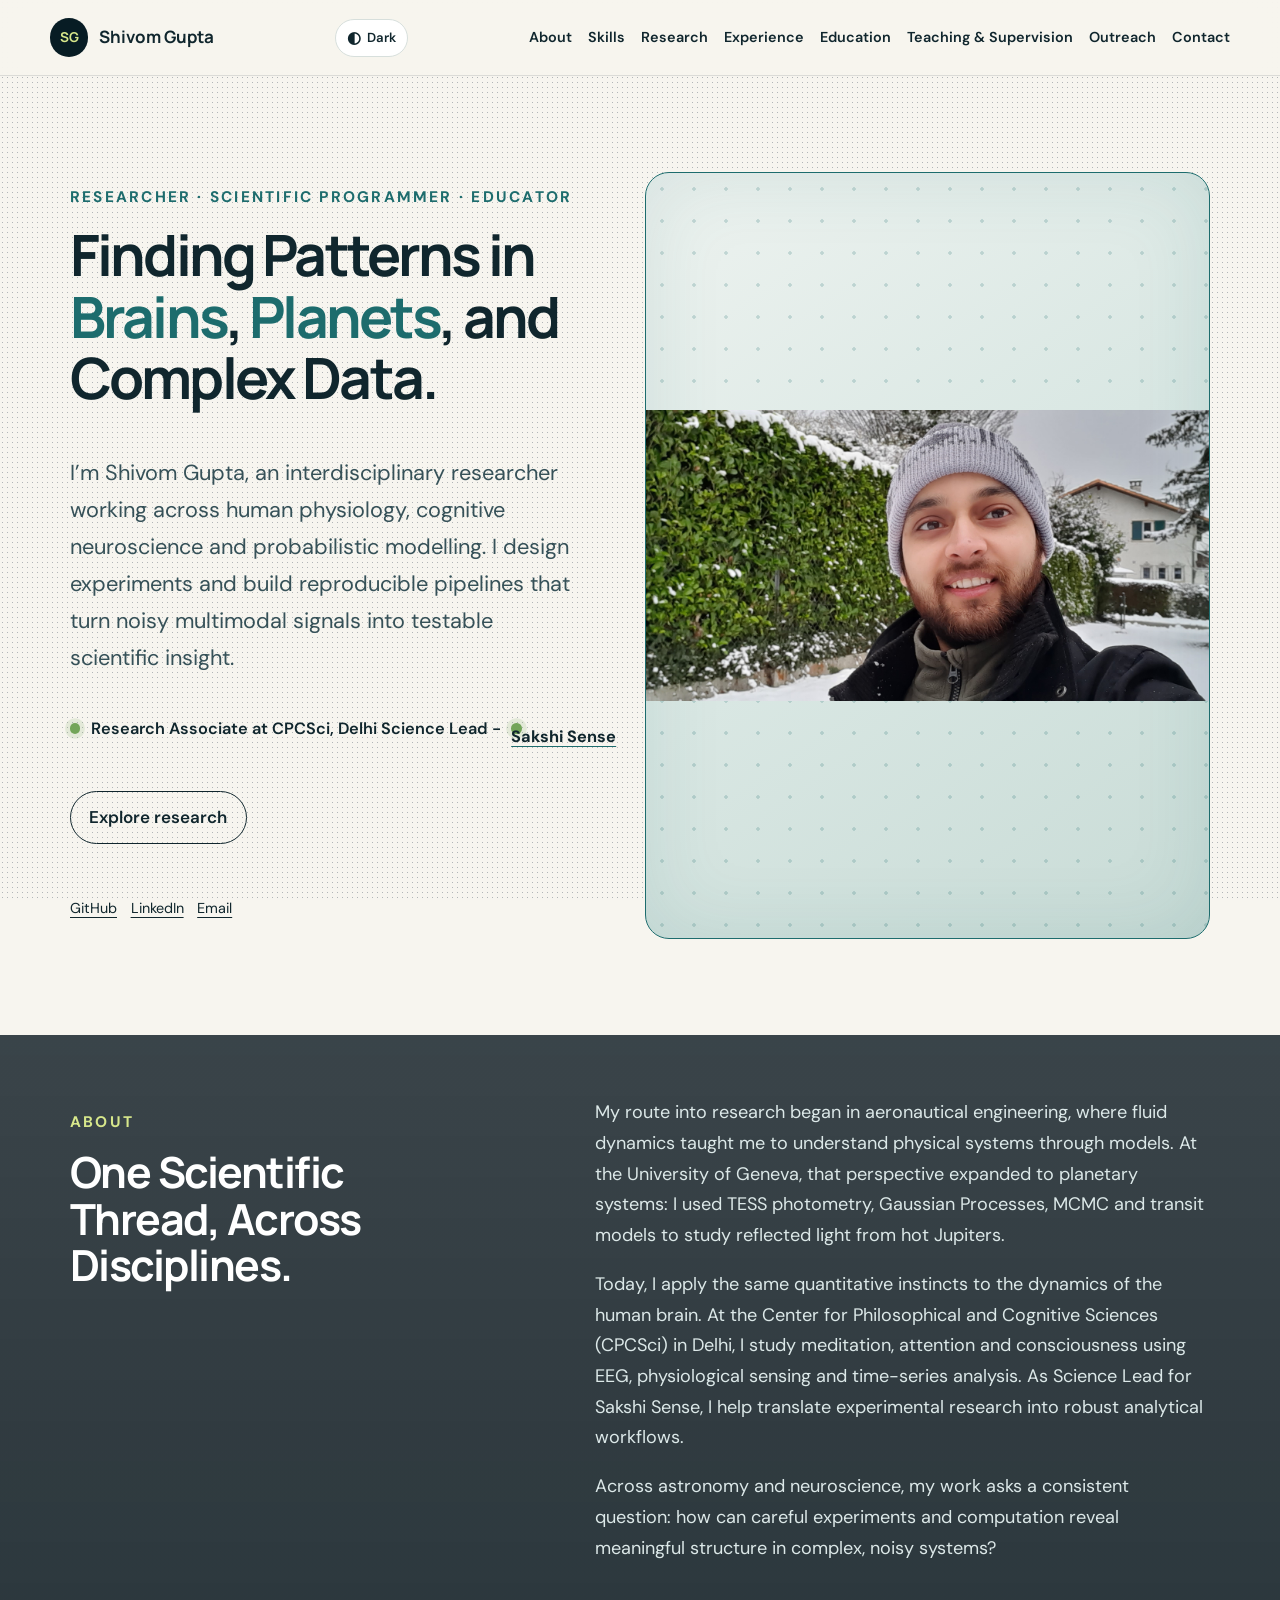
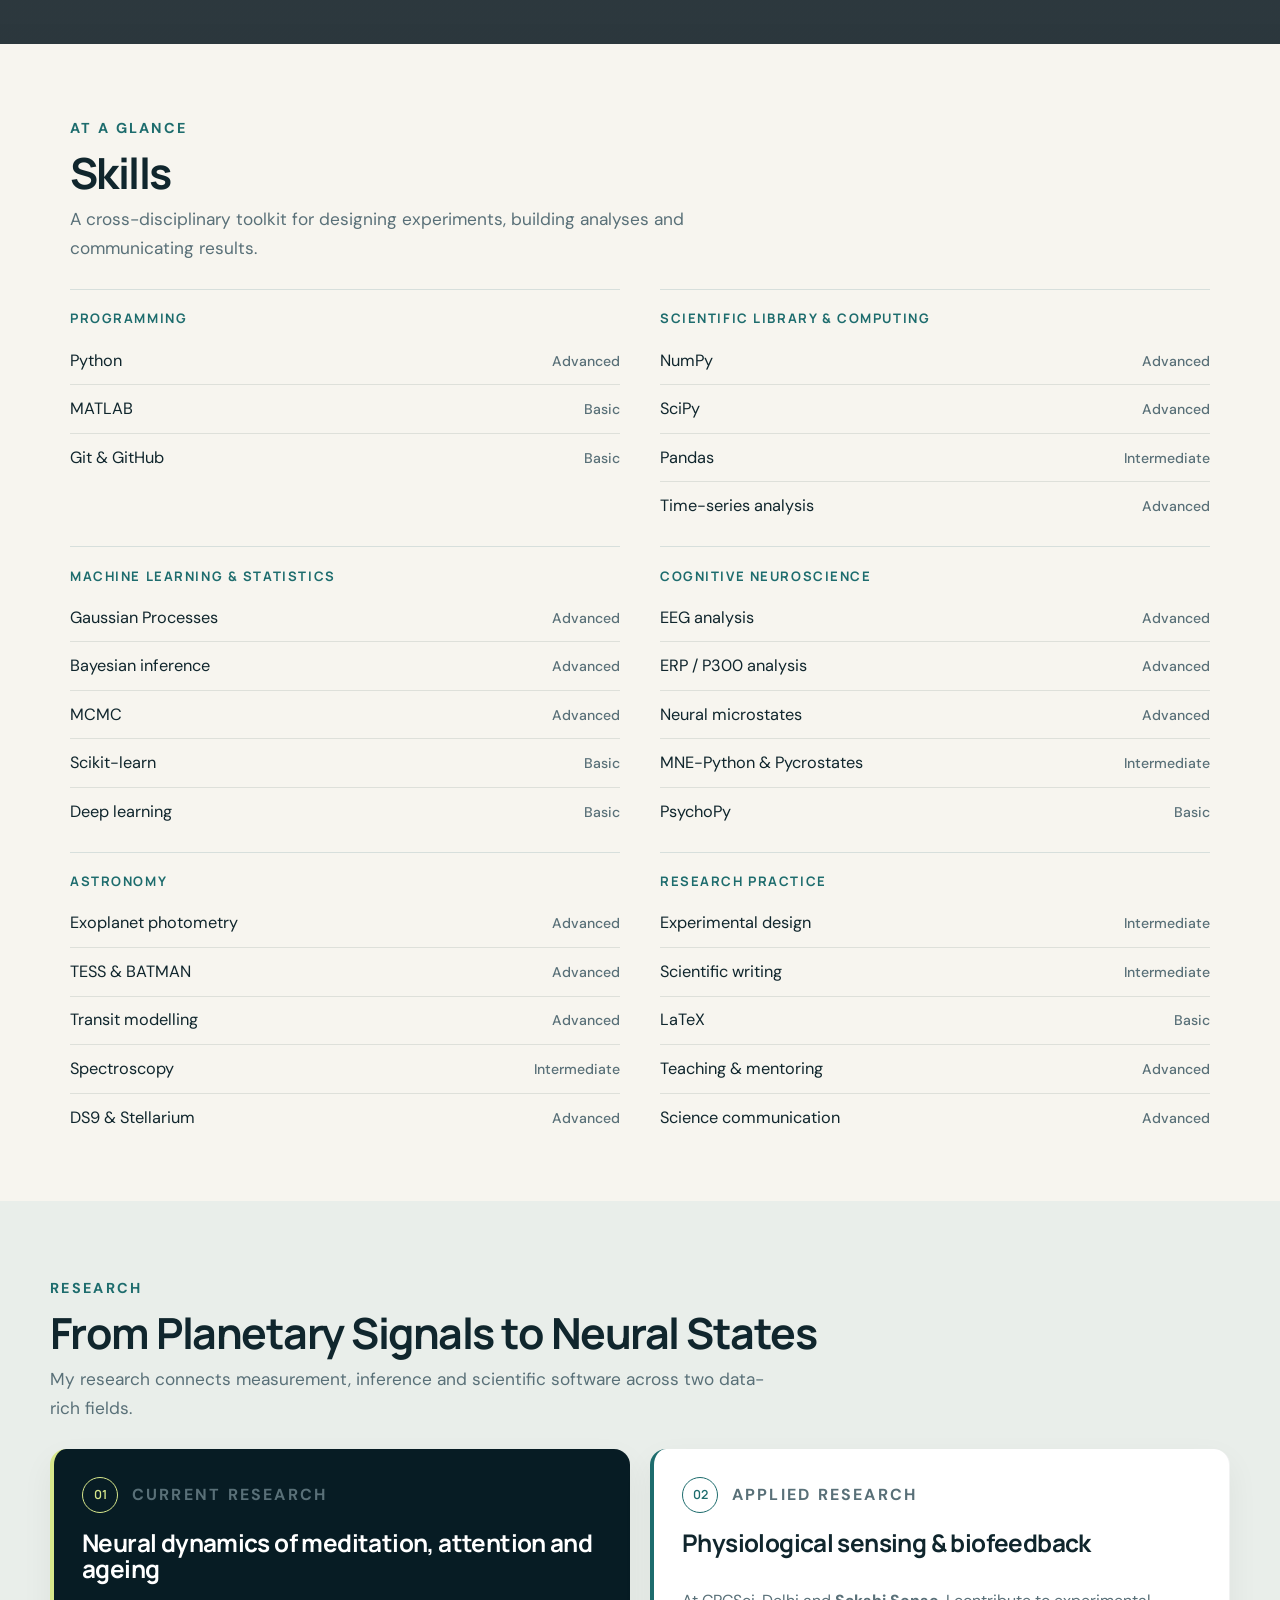
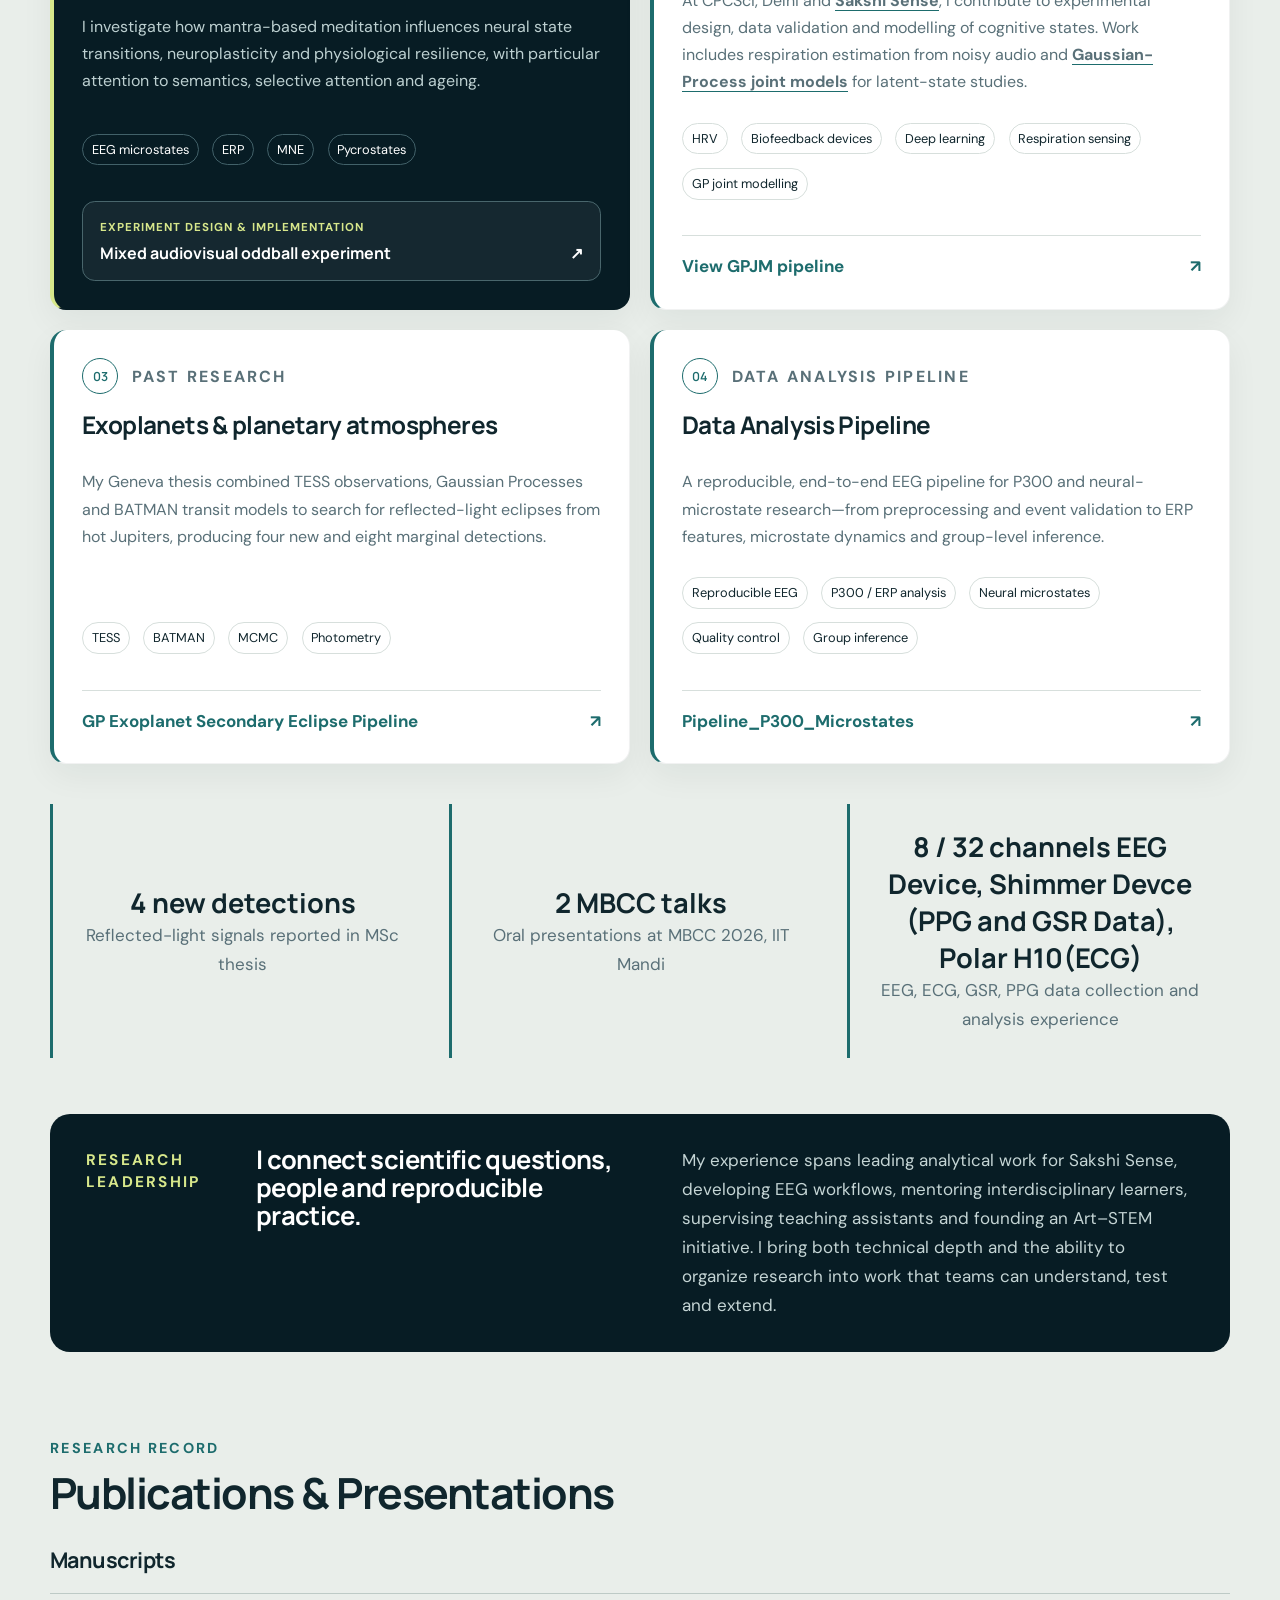
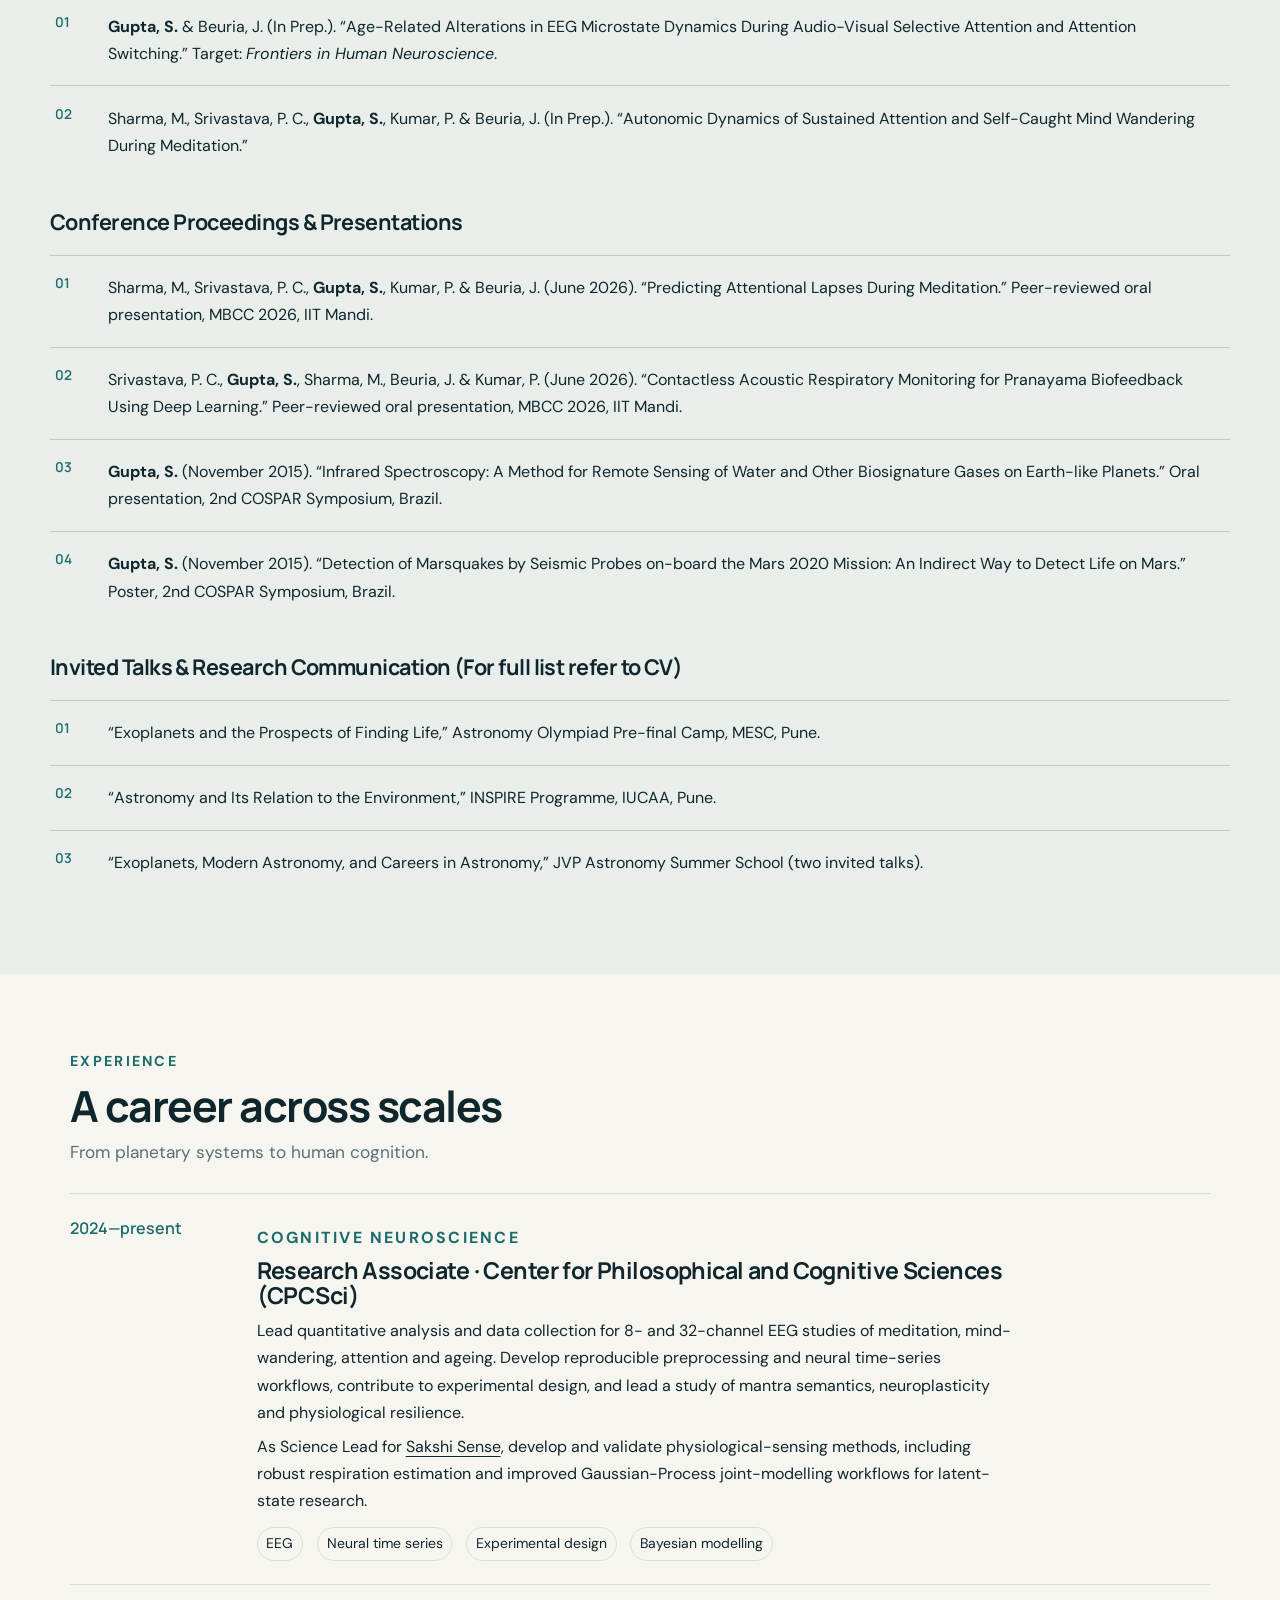
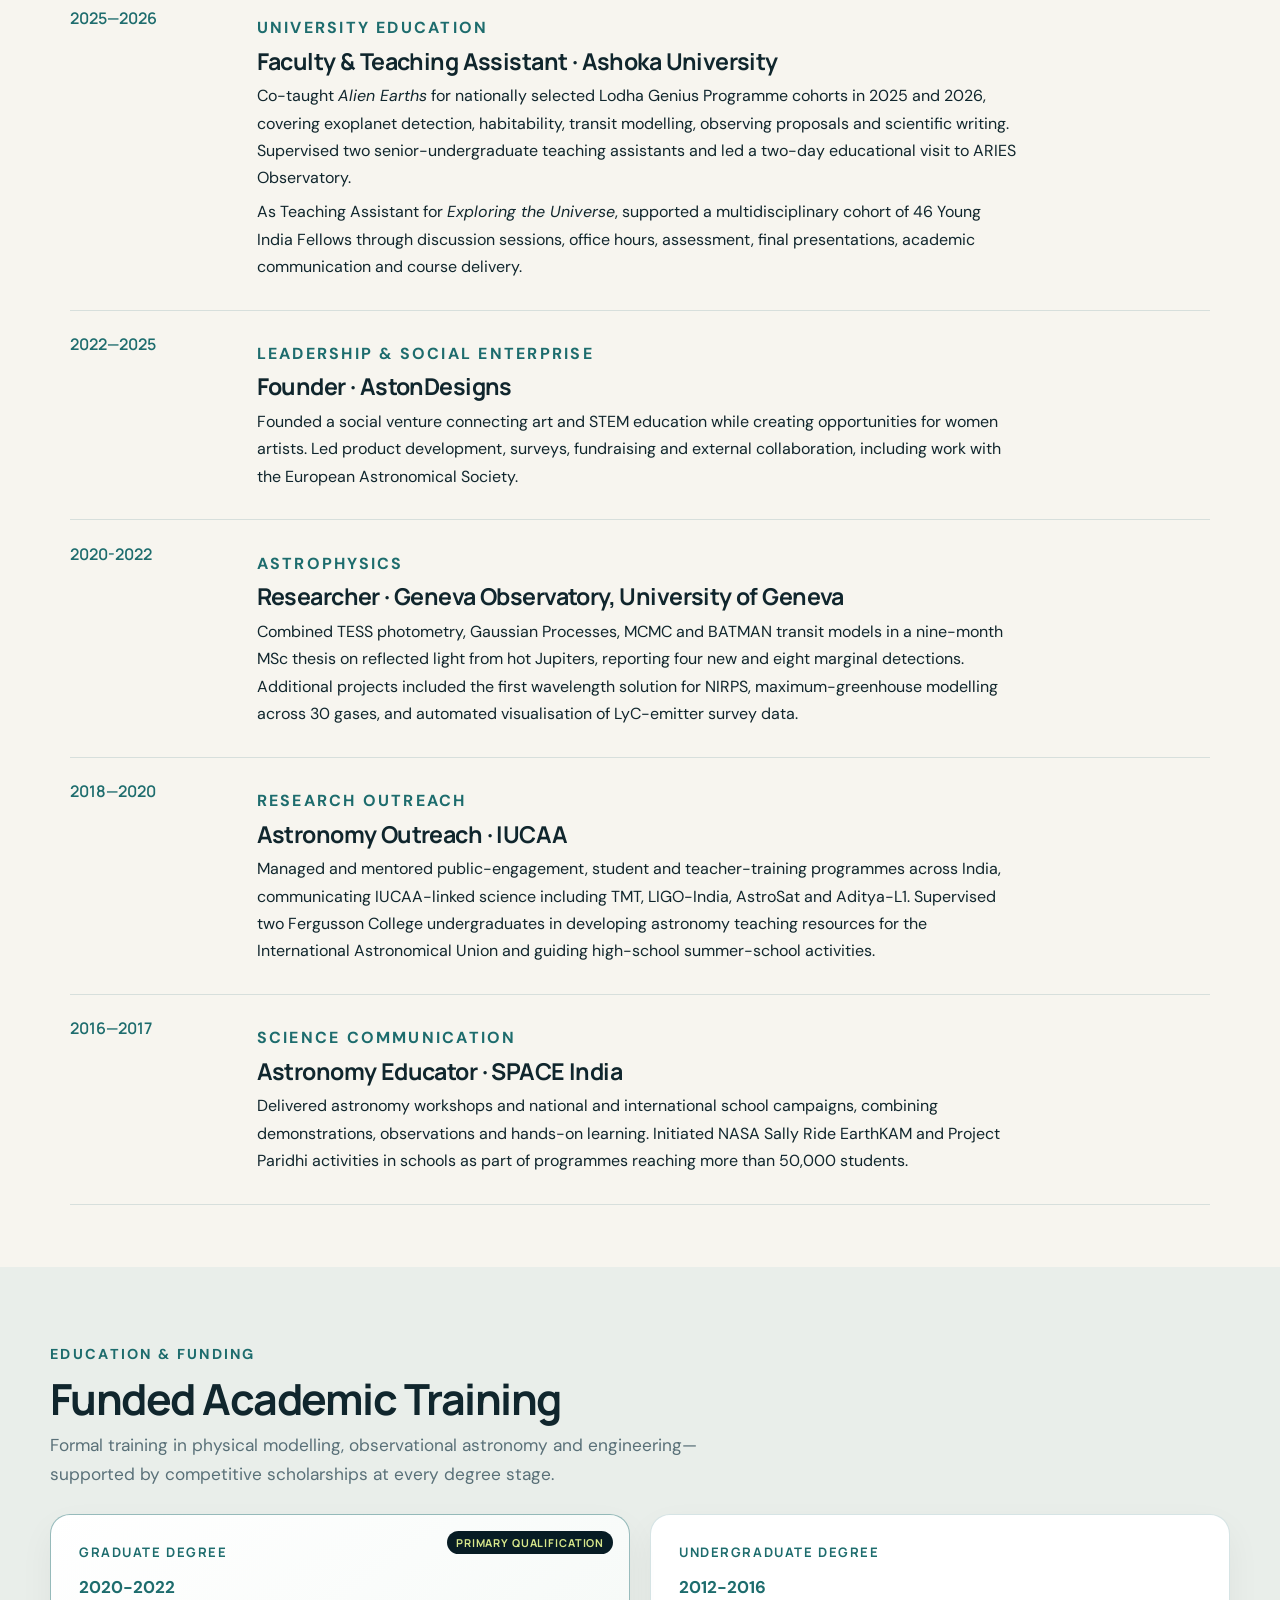
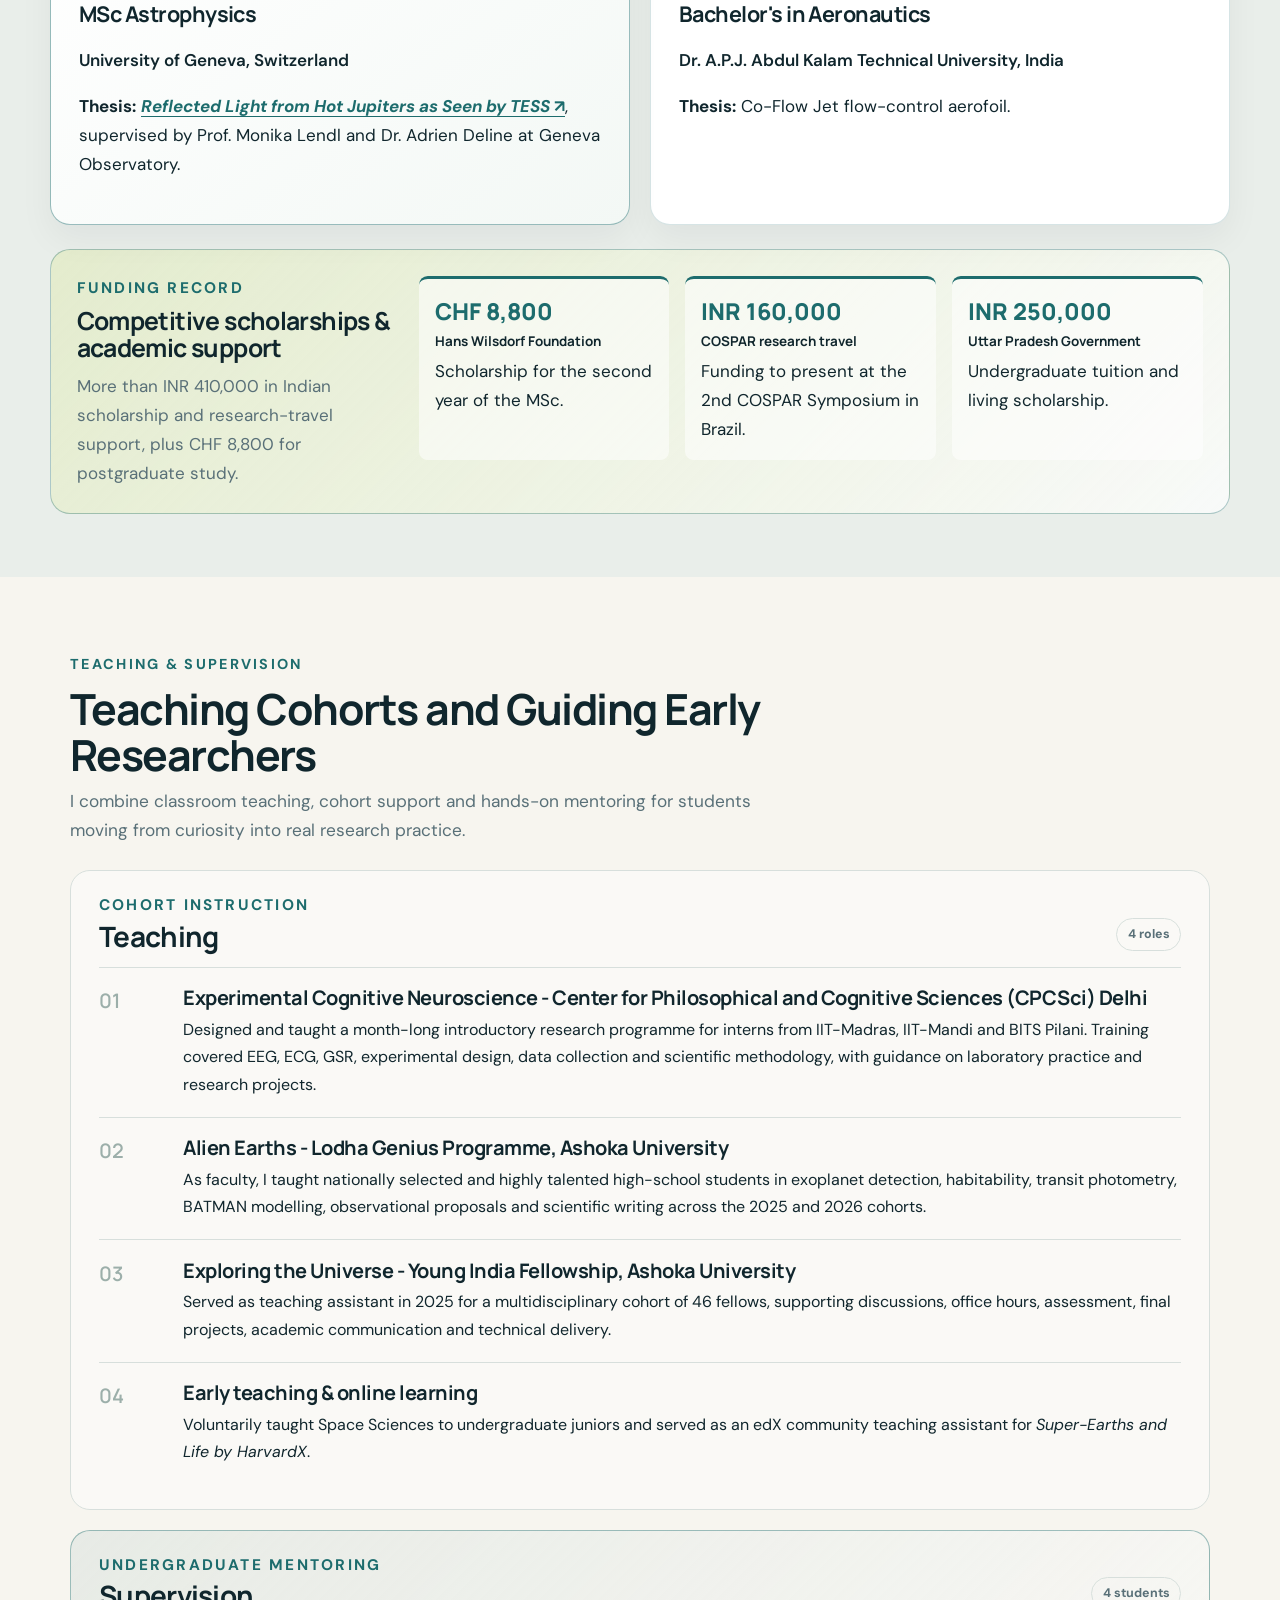
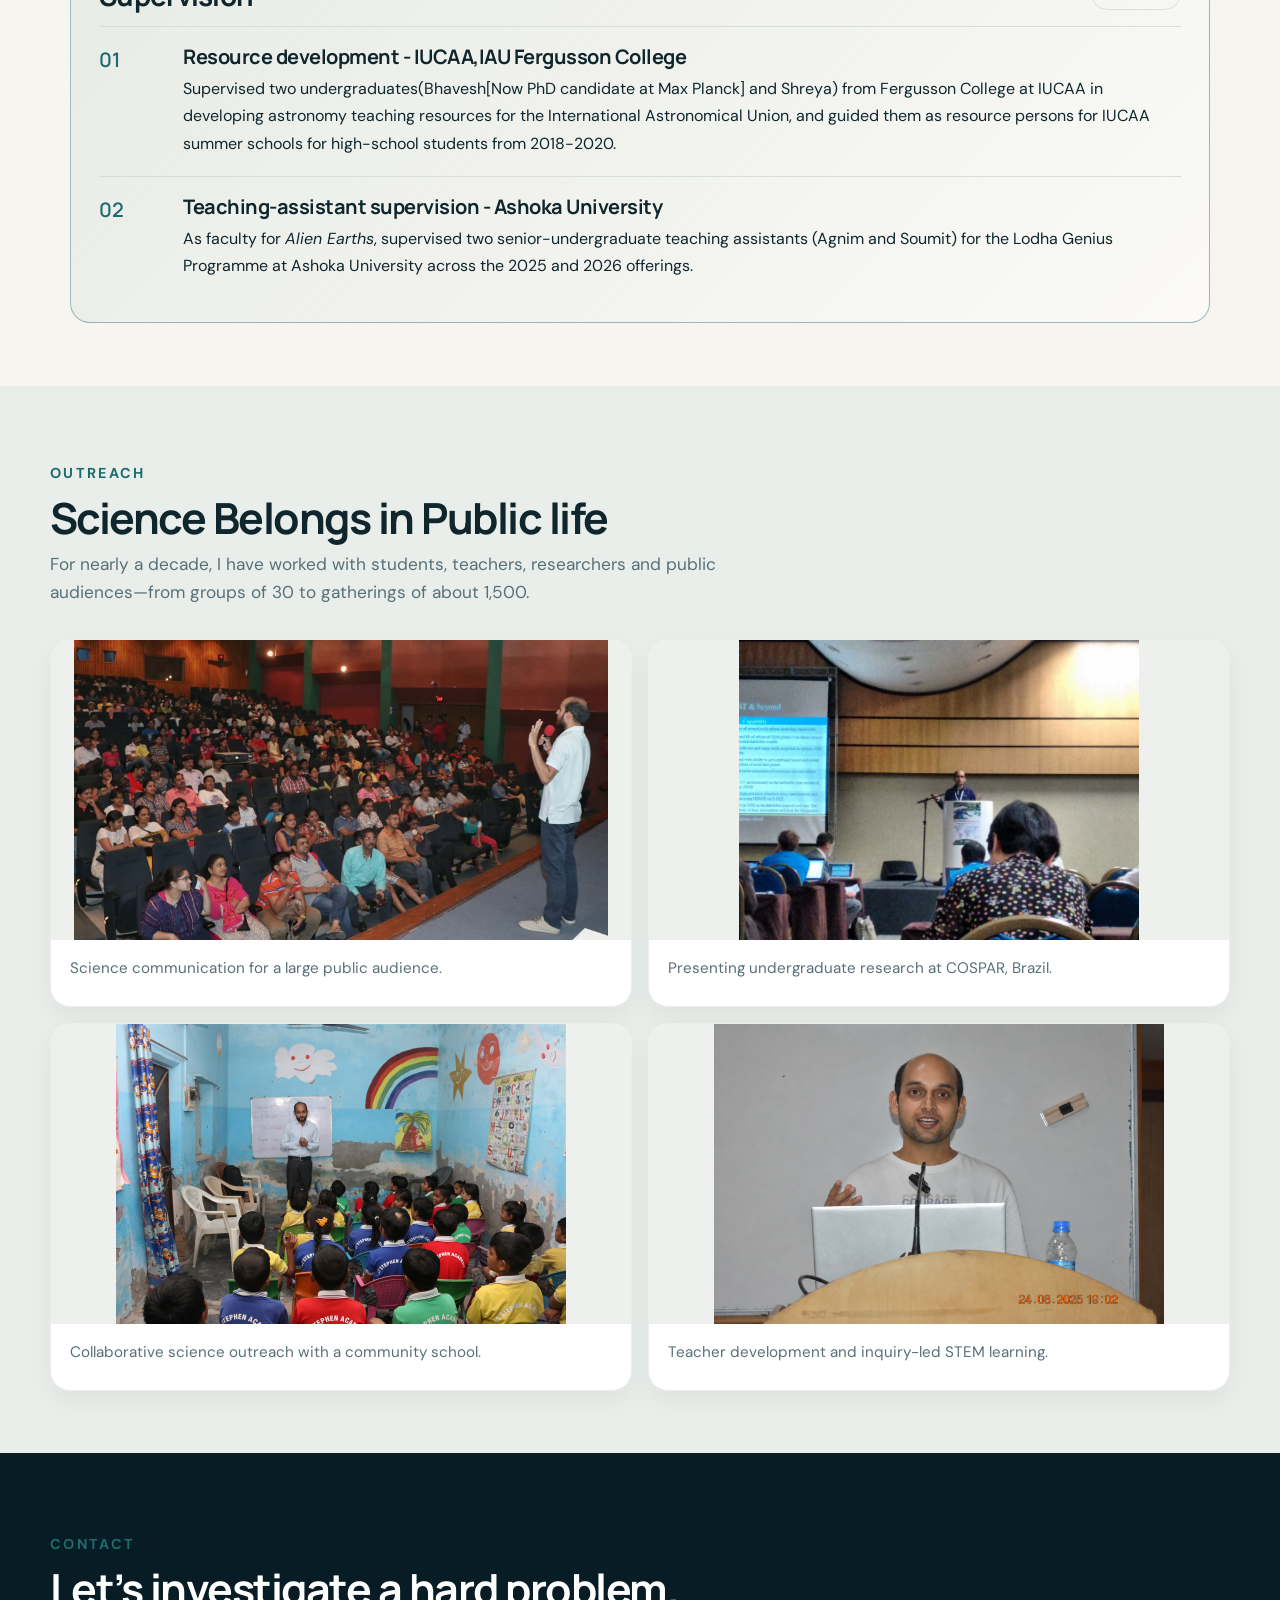
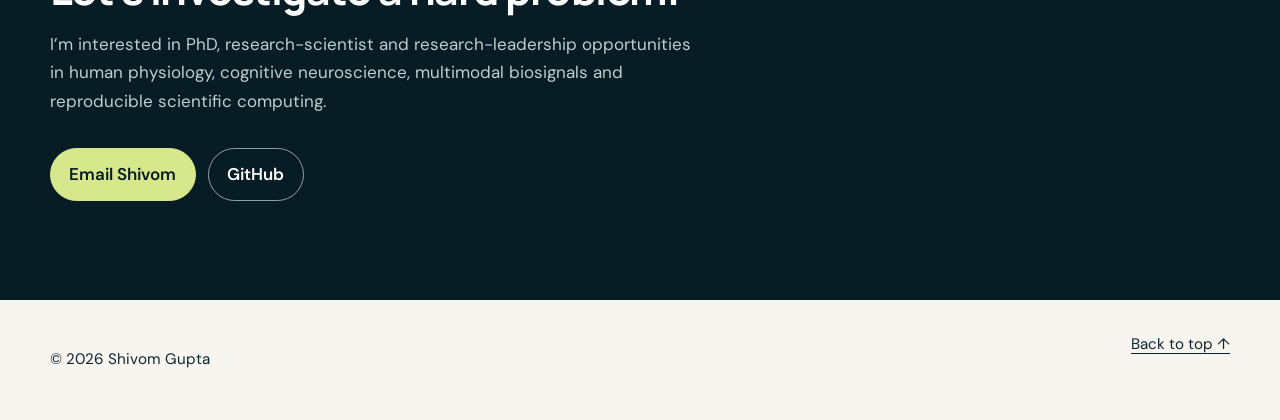
==== index.html @ c2a10223 "Update index.html" ====
<!doctype html>
<html lang="en">
<head>
  <meta name="google-site-verification" content="36xSdJ8JogespTP1YtMJSbEtnNC-7BAjLrI-wUXQ8lQ" />
  <!-- Google tag (gtag.js) -->
<script async src="https://www.googletagmanager.com/gtag/js?id=G-GNHEE4W9RB"></script>
<script>
  window.dataLayer = window.dataLayer || [];
  function gtag(){dataLayer.push(arguments);}
  gtag('js', new Date());

  gtag('config', 'G-GNHEE4W9RB');
</script>
<meta charset="utf-8">
<meta name="viewport" content="width=device-width,initial-scale=1">
<title>Shivom Gupta | Human Physiology, EEG & Scientific Computing</title>
<meta name="description" content="Research in human physiology, EEG, experimental design, reproducible scientific computing, Bayesian inference and neural dynamics.">
<meta name="theme-color" content="#071c24">
<meta property="og:title" content="Shivom Gupta | Researcher & Scientific Programmer">
<meta property="og:description" content="Human physiology, EEG, experimental design, reproducible analysis and probabilistic modelling.">
<meta property="og:type" content="website">
<meta property="og:url" content="https://shivom7.github.io/">
<meta property="og:image" content="https://shivom7.github.io/images/shivom.jpg">
<link rel="canonical" href="https://shivom7.github.io/">
<link rel="icon" href="images/logo.png">
<link rel="stylesheet" href="assets/css/portfolio.css?v=20260728-2">
<script type="application/ld+json">{"@context":"https://schema.org","@type":"Person","name":"Shivom Gupta","url":"https://shivom7.github.io/","image":"https://shivom7.github.io/images/shivom.jpg","jobTitle":"Research Associate and Science Lead","affiliation":{"@type":"Organization","name":" Center for Philosophical and Cognitive Sciences (CPCSci)"},"sameAs":["https://github.com/Shivom7","https://www.linkedin.com/in/shivomgupta/"]}</script>
</head>
<body>
<a class="skip-link" href="#main">Skip to content</a>
<header class="site-header" id="top">
<a class="brand" href="#top" aria-label="Shivom Gupta, home">
<span>SG</span> Shivom Gupta</a>
<button class="menu-button" aria-expanded="false" aria-controls="site-nav">Menu</button>
<nav id="site-nav" aria-label="Main navigation">
<a href="#about">About</a>
<a href="#skills">Skills</a>
<a href="#research">Research</a>
<a href="#experience">Experience</a>
<a href="#education">Education</a>
<a href="#supervision">Teaching &amp; Supervision</a>
<a href="#outreach">Outreach</a>
<a href="#contact">Contact</a>
</nav>
</header>
<link rel="stylesheet" href="assets/css/refinements.css?v=20260728-2">
<style>.portrait{background-color:#dfe9e6;background-image:url('images/shivom.jpg'),radial-gradient(circle,rgba(29,108,109,.2) 0 1.5px,transparent 2px),linear-gradient(145deg,#eef3f0 0%,#d9e7e3 50%,#c8dbd6 100%);background-position:60% center,0 0,center;background-repeat:no-repeat,repeat,no-repeat;background-size:112% auto,32px 32px,cover;box-shadow:inset 0 0 80px rgba(29,108,109,.12)}.portrait-square img{display:none}.card-index{margin-bottom:1.25rem}</style>
<style>
/* Keep background dots behind all website content */
body::before {
  z-index: 0;
}

main,
footer {
  position: relative;
  z-index: 1;
}

/* Centre the three research-summary columns */
.research-highlights article {
  min-height: 150px;
  justify-content: center;
  align-items: center;
  text-align: center;
}

/* Remove the final line after every Skills subsection */
.skill-levels li:last-child {
  border-bottom: 0;
}
</style>
<main id="main">
<section class="hero" aria-labelledby="hero-title">
<div class="hero-copy">
<p class="eyebrow">Researcher · Scientific programmer · Educator</p>
<h1 id="hero-title">Finding Patterns in <em>Brains</em>, <em>Planets</em>, and Complex Data.</h1>
<p class="lede">I’m Shivom Gupta, an interdisciplinary researcher working across human physiology, cognitive neuroscience and probabilistic modelling. I design experiments and build reproducible pipelines that turn noisy multimodal signals into testable scientific insight.</p>
<p class="current">
    <span aria-hidden="true"></span>
    Research Associate at CPCSci, Delhi  Science Lead - <span style="white-space: nowrap;">
    <a href="https://tech.issdelhi.org/sakshisense.php#usp">Sakshi Sense</a>
</span>
</p>
<div class="actions">
<!-- <a class="button primary" href="images/CV_Shivom_Gupta_July26.pdf" download>Download updated CV</a> -->
<a class="button" href="#research">Explore research</a>
</div>
<ul class="social-links" aria-label="Profiles">
<li>
<a href="https://github.com/Shivom7">GitHub</a>
</li>
<li>
<a href="https://www.linkedin.com/in/shivomgupta/">LinkedIn</a>
</li>
<li>
<a href="mailto:shivomgupta90@gmail.com">Email</a>
</li>
</ul>
</div>
<figure class="portrait portrait-square">
<img src="images/shivom.jpg" alt="Shivom Gupta outdoors in Geneva" width="2048" height="922">
</figure>
</section>

<section id="about" class="about-original">
<div class="section two-column">
<div>
<p class="kicker light">About</p>
<h2>One Scientific Thread, Across Disciplines.</h2>
</div>
<div class="prose">
<p>My route into research began in aeronautical engineering, where fluid dynamics taught me to understand physical systems through models. At the University of Geneva, that perspective expanded to planetary systems: I used TESS photometry, Gaussian Processes, MCMC and transit models to study reflected light from hot Jupiters.</p>
<p>Today, I apply the same quantitative instincts to the dynamics of the human brain. At the Center for Philosophical and Cognitive Sciences (CPCSci) in Delhi, I study meditation, attention and consciousness using EEG, physiological sensing and time-series analysis. As Science Lead for Sakshi Sense, I help translate experimental research into robust analytical workflows.</p>
<p>Across astronomy and neuroscience, my work asks a consistent question: how can careful experiments and computation reveal meaningful structure in complex, noisy systems?</p>
</div>
</div>
</section>

<section id="skills" class="section skills-prominent">
<div class="section-heading">
<div>
<p class="kicker">At a glance</p>
<h2>Skills</h2>
</div>
<p>A cross-disciplinary toolkit for designing experiments, building analyses and communicating results.</p>
</div>
<div class="skills-grid">
<article>
<h3>Programming</h3>
<ul class="skill-levels">
<li><span>Python</span><strong>Advanced</strong></li>
<li><span>MATLAB</span><strong>Basic</strong></li>
<li><span>Git &amp; GitHub</span><strong>Basic</strong></li>
</ul>
</article>
<article>
<h3>Scientific library &amp; computing</h3>
<ul class="skill-levels">
<li><span>NumPy</span><strong>Advanced</strong></li>
<li><span>SciPy</span><strong>Advanced</strong></li>
<li><span>Pandas</span><strong>Intermediate</strong></li>
<li><span>Time-series analysis</span><strong>Advanced</strong></li>
</ul>
</article>
<article>
<h3>Machine learning & statistics</h3>
<ul class="skill-levels">
<li><span>Gaussian Processes</span><strong>Advanced</strong></li>
<li><span>Bayesian inference</span><strong>Advanced</strong></li>
<li><span>MCMC</span><strong>Advanced</strong></li>
<li><span>Scikit-learn</span><strong>Basic</strong></li>
<li><span>Deep learning</span><strong>Basic</strong></li>
</ul>
</article>
<article>
<h3>Cognitive neuroscience</h3>
<ul class="skill-levels">
<li><span>EEG analysis</span><strong>Advanced</strong></li>
<li><span>ERP / P300 analysis</span><strong>Advanced</strong></li>
<li><span>Neural microstates</span><strong>Advanced</strong></li>
<li><span>MNE-Python &amp; Pycrostates</span><strong>Intermediate</strong></li>
<li><span>PsychoPy</span><strong>Basic</strong></li>
</ul>
</article>
<article>
<h3>Astronomy</h3>
<ul class="skill-levels">
<li><span>Exoplanet photometry</span><strong>Advanced</strong></li>
<li><span>TESS &amp; BATMAN</span><strong>Advanced</strong></li>
<li><span>Transit modelling</span><strong>Advanced</strong></li>
<li><span>Spectroscopy</span><strong>Intermediate</strong></li>
<li><span>DS9 &amp; Stellarium</span><strong>Advanced</strong></li>
</ul>
</article>
<article>
<h3>Research practice</h3>
<ul class="skill-levels">
<li><span>Experimental design</span><strong>Intermediate</strong></li>
<li><span>Scientific writing</span><strong>Intermediate</strong></li>
<li><span>LaTeX</span><strong>Basic</strong></li>
<li><span>Teaching &amp; mentoring</span><strong>Advanced</strong></li>
<li><span>Science communication</span><strong>Advanced</strong></li>
</ul>
</article>
</div>
</section>

<section id="research" class="section alt">
<div class="section-heading">
<div>
<p class="kicker">Research</p>
<h2>From Planetary Signals to Neural States</h2>
</div>
<p>My research connects measurement, inference and scientific software across two data-rich fields.</p>
</div>
<div class="card-grid research-grid">
<article class="card featured">
<div class="research-card-head"><span class="card-index">01</span><p class="tag">Current research</p></div>
<h3>Neural dynamics of meditation, attention and ageing</h3>
<p>I investigate how mantra-based meditation influences neural state transitions, neuroplasticity and physiological resilience, with particular attention to semantics, selective attention and ageing.</p>
<ul class="chips">
<li>EEG microstates</li>
<li>ERP</li>
<li>MNE</li>
<li>Pycrostates</li>
</ul>
<a class="research-evidence" href="https://github.com/Shivom7/Mixed_audiovisual_oddball_experiment" target="_blank" rel="noopener noreferrer">
<span>Experiment design &amp; implementation</span>
<strong>Mixed audiovisual oddball experiment <span aria-hidden="true">↗</span></strong>
</a>
</article>
<article class="card">
<div class="research-card-head"><span class="card-index">02</span><p class="tag">Applied research</p></div>
<h3>Physiological sensing & biofeedback</h3>
<p>At CPCSci, Delhi and <a href="https://cpcsci.org/" target="_blank" rel="noopener noreferrer">Sakshi Sense</a>, I contribute to experimental design, data validation and modelling of cognitive states. Work includes respiration estimation from noisy audio and <a href="https://github.com/Shivom7/GPJM_Brain_Latent_States_Pipeline" target="_blank" rel="noopener noreferrer">Gaussian-Process joint models</a> for latent-state studies.</p>
<ul class="chips">
<li>HRV</li>
<li>Biofeedback devices</li>
<li>Deep learning</li>
<li>Respiration sensing</li>
<li>GP joint modelling</li>
</ul>
<a class="research-repository" href="https://github.com/Shivom7/GPJM_Brain_Latent_States_Pipeline" target="_blank" rel="noopener noreferrer"><span>View GPJM pipeline</span><span aria-hidden="true">↗</span></a>
</article>
<article class="card">
<div class="research-card-head"><span class="card-index">03</span><p class="tag">Past research</p></div>
<h3>Exoplanets & planetary atmospheres</h3>
<p>My Geneva thesis combined TESS observations, Gaussian Processes and BATMAN transit models to search for reflected-light eclipses from hot Jupiters, producing four new and eight marginal detections.</p>
<ul class="chips">
<li>TESS</li>
<li>BATMAN</li>
<li>MCMC</li>
<li>Photometry</li>
</ul>
<a class="research-repository" href="https://github.com/Shivom7/GP_Exoplanet_Secondary_Eclipse_Pipeline" target="_blank" rel="noopener noreferrer"><span>GP Exoplanet Secondary Eclipse Pipeline</span><span aria-hidden="true">↗</span></a>
</article>
<article class="card">
<div class="research-card-head"><span class="card-index">04</span><p class="tag">Data analysis pipeline</p></div>
<h3>Data Analysis Pipeline</h3>
<p>A reproducible, end-to-end EEG pipeline for P300 and neural-microstate research—from preprocessing and event validation to ERP features, microstate dynamics and group-level inference.</p>
<ul class="chips">
<li>Reproducible EEG</li>
<li>P300 / ERP analysis</li>
<li>Neural microstates</li>
<li>Quality control</li>
<li>Group inference</li>
</ul>
<a class="research-repository" href="https://github.com/Shivom7/Pipeline_P300_Microstates" target="_blank" rel="noopener noreferrer"><span>Pipeline_P300_Microstates</span><span aria-hidden="true">↗</span></a>
</article>
</div>
<div class="research-highlights">
<article>
<strong>4 new detections</strong>
<span>Reflected-light signals reported in MSc thesis</span>
</article>
<article>
<strong>2 MBCC talks</strong>
<span>Oral presentations at MBCC 2026, IIT Mandi</span>
</article>
<article>
<strong>8 / 32 channels EEG Device, Shimmer Devce (PPG and GSR Data), Polar H10(ECG)</strong>
<span>EEG, ECG, GSR, PPG data  collection and analysis experience</span>
</article>
</div>
<aside class="leadership-note">
<p class="kicker">Research leadership</p>
<h3>I connect scientific questions, people and reproducible practice.</h3>
<p>My experience spans leading analytical work for Sakshi Sense, developing EEG workflows, mentoring interdisciplinary learners, supervising teaching assistants and founding an Art–STEM initiative. I bring both technical depth and the ability to organize research into work that teams can understand, test and extend.</p>
</aside>
<div class="publications">
<div class="section-heading compact">
<div>
<p class="kicker">Research record</p>
<h2>Publications & Presentations</h2>
</div>
</div>
<h3>Manuscripts</h3>
<ol class="publication-list">
<li>
<strong>Gupta, S.</strong> & Beuria, J. (In Prep.). “Age-Related Alterations in EEG Microstate Dynamics During Audio-Visual Selective Attention and Attention Switching.” Target: <em>Frontiers in Human Neuroscience</em>.</li>
<li>Sharma, M., Srivastava, P. C., <strong>Gupta, S.</strong>, Kumar, P. & Beuria, J. (In Prep.). “Autonomic Dynamics of Sustained Attention and Self-Caught Mind Wandering During Meditation.”</li>
</ol>
<h3>Conference Proceedings & Presentations</h3>
<ol class="publication-list">
<li>Sharma, M., Srivastava, P. C., <strong>Gupta, S.</strong>, Kumar, P. & Beuria, J. (June 2026). “Predicting Attentional Lapses During Meditation.” Peer-reviewed oral presentation, MBCC 2026, IIT Mandi.</li>
<li>Srivastava, P. C., <strong>Gupta, S.</strong>, Sharma, M., Beuria, J. & Kumar, P. (June 2026). “Contactless Acoustic Respiratory Monitoring for Pranayama Biofeedback Using Deep Learning.” Peer-reviewed oral presentation, MBCC 2026, IIT Mandi.</li>
<li>
<strong>Gupta, S.</strong> (November 2015). “Infrared Spectroscopy: A Method for Remote Sensing of Water and Other Biosignature Gases on Earth-like Planets.” Oral presentation, 2nd COSPAR Symposium, Brazil.</li>
<li>
<strong>Gupta, S.</strong> (November 2015). “Detection of Marsquakes by Seismic Probes on-board the Mars 2020 Mission: An Indirect Way to Detect Life on Mars.” Poster, 2nd COSPAR Symposium, Brazil.</li>
</ol>
<h3>Invited Talks & Research Communication (For full list refer to CV)</h3>
<ol class="publication-list">
<li>“Exoplanets and the Prospects of Finding Life,” Astronomy Olympiad Pre-final Camp, MESC, Pune.</li>
<li>“Astronomy and Its Relation to the Environment,” INSPIRE Programme, IUCAA, Pune.</li>
<li>“Exoplanets, Modern Astronomy, and Careers in Astronomy,” JVP Astronomy Summer School (two invited talks).</li>
</ol>
</div>
</section>

<section id="experience" class="section">
<div class="section-heading">
<div>
<p class="kicker">Experience</p>
<h2>A career across scales</h2>
</div>
<p>From planetary systems to human cognition.</p>
</div>
<div class="timeline">
<article>
<time>2024—present</time>
<div>
<p class="tag">Cognitive neuroscience</p>
<h3>Research Associate ·  Center for Philosophical and Cognitive Sciences (CPCSci)</h3>
<p>Lead quantitative analysis and data collection for 8- and 32-channel EEG studies of meditation, mind-wandering, attention and ageing. Develop reproducible preprocessing and neural time-series workflows, contribute to experimental design, and lead a study of mantra semantics, neuroplasticity and physiological resilience.</p>
<p>As Science Lead for <a href="https://cpcsci.org/" target="_blank" rel="noopener noreferrer">Sakshi Sense</a>, develop and validate physiological-sensing methods, including robust respiration estimation and improved Gaussian-Process joint-modelling workflows for latent-state research.</p>
<ul class="chips">
<li>EEG</li>
<li>Neural time series</li>
<li>Experimental design</li>
<li>Bayesian modelling</li>
</ul>
</div>
</article>
<article>
<time>2025—2026</time>
<div>
<p class="tag">University education</p>
<h3>Faculty & Teaching Assistant · Ashoka University</h3>
<p>Co-taught <em>Alien Earths</em> for nationally selected Lodha Genius Programme cohorts in 2025 and 2026, covering exoplanet detection, habitability, transit modelling, observing proposals and scientific writing. Supervised two senior-undergraduate teaching assistants and led a two-day educational visit to ARIES Observatory.</p>
<p>As Teaching Assistant for <em>Exploring the Universe</em>, supported a multidisciplinary cohort of 46 Young India Fellows through discussion sessions, office hours, assessment, final presentations, academic communication and course delivery.</p>
</div>
</article>
<article>
<time>2022—2025</time>
<div>
<p class="tag">Leadership & social enterprise</p>
<h3>Founder · AstonDesigns</h3>
<p>Founded a social venture connecting art and STEM education while creating opportunities for women artists. Led product development, surveys, fundraising and external collaboration, including work with the European Astronomical Society.</p>
</div>
</article>
<article>
<time>2020-2022</time>
<div>
<p class="tag">Astrophysics</p>
<h3>Researcher · Geneva Observatory, University of Geneva</h3>
<p>Combined TESS photometry, Gaussian Processes, MCMC and BATMAN transit models in a nine-month MSc thesis on reflected light from hot Jupiters, reporting four new and eight marginal detections. Additional projects included the first wavelength solution for NIRPS, maximum-greenhouse modelling across 30 gases, and automated visualisation of LyC-emitter survey data.</p>
</div>
</article>
<article>
<time>2018—2020</time>
<div>
<p class="tag">Research outreach</p>
<h3>Astronomy Outreach · IUCAA</h3>
<p>Managed and mentored public-engagement, student and teacher-training programmes across India, communicating IUCAA-linked science including TMT, LIGO-India, AstroSat and Aditya-L1. Supervised two Fergusson College undergraduates in developing astronomy teaching resources for the International Astronomical Union and guiding high-school summer-school activities.</p>
</div>
</article>
<article>
<time>2016—2017</time>
<div>
<p class="tag">Science communication</p>
<h3>Astronomy Educator · SPACE India</h3>
<p>Delivered astronomy workshops and national and international school campaigns, combining demonstrations, observations and hands-on learning. Initiated NASA Sally Ride EarthKAM and Project Paridhi activities in schools as part of programmes reaching more than 50,000 students.</p>
</div>
</article>
</div>
</section>

<section id="education" class="section alt">
<div class="section-heading">
<div>
<p class="kicker">Education & funding</p>
<h2>Funded Academic Training</h2>
</div>
<p>Formal training in physical modelling, observational astronomy and engineering—supported by competitive scholarships at every degree stage.</p>
</div>
<div class="education-grid">
<article class="education-card primary">
<p class="credential">Graduate degree</p>
<time>2020-2022</time>
<h3>MSc Astrophysics</h3>
<p class="institution">University of Geneva, Switzerland</p>
<p>
<strong>Thesis:</strong> <a class="text-link" href="https://github.com/Shivom7/Master_Thesis/blob/main/Master_Thesis_Shivom_Gupta_compressed.pdf" target="_blank" rel="noopener noreferrer">
<em>Reflected Light from Hot Jupiters as Seen by TESS</em> ↗</a>, supervised by Prof. Monika Lendl and Dr. Adrien Deline at Geneva Observatory.</p>
</article>
<article class="education-card">
<p class="credential">Undergraduate degree</p>
<time>2012-2016</time>
<h3>Bachelor's in Aeronautics</h3>
<p class="institution">Dr. A.P.J. Abdul Kalam Technical University, India</p>
<p>
<strong>Thesis:</strong> Co-Flow Jet flow-control aerofoil.</p>
</article>
</div>
<div class="funding funding-featured">
<div class="funding-intro">
<p class="kicker">Funding record</p>
<h3>Competitive scholarships & academic support</h3>
<p>More than INR 410,000 in Indian scholarship and research-travel support, plus CHF 8,800 for postgraduate study.</p>
</div>
<ul>
<li>
<strong>CHF 8,800</strong><span>Hans Wilsdorf Foundation</span>Scholarship for the second year of the MSc.</li>
<li>
<strong>INR 160,000</strong><span>COSPAR research travel</span>Funding to present at the 2nd COSPAR Symposium in Brazil.</li>
<li>
<strong>INR 250,000</strong><span>Uttar Pradesh Government</span>Undergraduate tuition and living scholarship.</li>
</ul>
</div>
</section>

<section id="supervision" class="section">
<div class="section-heading">
<div>
<p class="kicker">Teaching & Supervision</p>
<h2>Teaching Cohorts and Guiding Early Researchers</h2>
</div>
<p>I combine classroom teaching, cohort support and hands-on mentoring for students moving from curiosity into real research practice.</p>
</div>
<div class="teaching-block">
<div class="subsection-title"><div><p class="kicker">Cohort instruction</p><h3>Teaching</h3></div><span>4 roles</span></div>
<div class="teaching-list">
<article>
<span>01</span>
<div>
<h3>Experimental Cognitive Neuroscience - Center for Philosophical
and Cognitive Sciences (CPCSci) Delhi</h3>
<p>Designed and taught a month-long introductory research programme for interns from IIT-Madras, IIT-Mandi and BITS Pilani. Training covered EEG, ECG, GSR, experimental design, data collection and scientific methodology, with guidance on laboratory practice and research projects.</p>
</div>
</article>
<article>
<span>02</span>
<div>
<h3>Alien Earths - Lodha Genius Programme, Ashoka University</h3>
<p>As faculty, I taught nationally selected and highly talented high-school students in exoplanet detection, habitability, transit photometry, BATMAN modelling, observational proposals and scientific writing across the 2025 and 2026 cohorts.</p>
</div>
</article>
<article>
<span>03</span>
<div>
<h3>Exploring the Universe - Young India Fellowship, Ashoka University</h3>
<p>Served as teaching assistant in 2025 for a multidisciplinary cohort of 46 fellows, supporting discussions, office hours, assessment, final projects, academic communication and technical delivery.</p>
</div>
</article>
<article>
<span>04</span>
<div>
<h3>Early teaching & online learning</h3>
<p>Voluntarily taught Space Sciences to undergraduate juniors and served as an edX community teaching assistant for <em>Super-Earths and Life by HarvardX</em>.</p>
</div>
</article>
</div>
</div>
<div class="teaching-block supervision-block">
<div class="subsection-title"><div><p class="kicker">Undergraduate mentoring</p><h3>Supervision</h3></div><span>4 students</span></div>
<div class="teaching-list supervision-list">
<article>
<span>01</span>
<div>
<h3>Resource development - IUCAA,IAU Fergusson College</h3>
<p>Supervised two undergraduates(Bhavesh[Now PhD candidate at Max Planck] and Shreya) from Fergusson College at IUCAA in developing astronomy teaching resources for the International Astronomical Union, and guided them as resource persons for IUCAA summer schools for high-school students from 2018-2020.</p>
</div>
</article>
<article>
<span>02</span>
<div>
<h3>Teaching-assistant supervision - Ashoka University</h3>
<p>As faculty for <em>Alien Earths</em>, supervised two senior-undergraduate teaching assistants (Agnim and Soumit) for the Lodha Genius Programme at Ashoka University across the 2025 and 2026 offerings.</p>
</div>
</article>
</div>
</div>
</section>

<section id="outreach" class="section alt outreach">
<div class="section-heading">
<div>
<p class="kicker">Outreach</p>
<h2>Science Belongs in Public life</h2>
</div>
<p>For nearly a decade, I have worked with students, teachers, researchers and public audiences—from groups of 30 to gatherings of about 1,500.</p>
</div>
<div class="outreach-gallery">
<figure>
<img src="images/outreach/communication-public.jpg" alt="A science communicator addressing a large public audience" loading="lazy">
<figcaption>Science communication for a large public audience.</figcaption>
</figure>
<figure>
<img src="images/outreach/communication-cospar.jpg" alt="Shivom Gupta presenting research at the COSPAR Symposium in Brazil" loading="lazy">
<figcaption>Presenting undergraduate research at COSPAR, Brazil.</figcaption>
</figure>
<figure>
<img src="images/outreach/collaboration-second.jpg" alt="Shivom Gupta teaching children through a community collaboration" loading="lazy">
<figcaption>Collaborative science outreach with a community school.</figcaption>
</figure>
<figure>
<img src="images/outreach/teacher-training.jpg" alt="Teacher training and astronomy learning activity" loading="lazy">
<figcaption>Teacher development and inquiry-led STEM learning.</figcaption>
</figure>
</div>
</section>

<section id="contact" class="contact-section">
<p class="kicker">Contact</p>
<h2>Let’s investigate a hard problem.</h2>
<p>I’m interested in PhD, research-scientist and research-leadership opportunities in human physiology, cognitive neuroscience, multimodal biosignals and reproducible scientific computing.</p>
<div class="actions">
<a class="button primary" href="mailto:shivomgupta90@gmail.com">Email Shivom</a>
<!-- <a class="button" href="images/CV_Shivom_Gupta_July26.pdf">View updated CV</a> -->
<a class="button" href="https://github.com/Shivom7">GitHub</a>
</div>
</section>
</main>
<footer>
<p>© <span id="year">
</span> Shivom Gupta</p>
<a href="#top">Back to top ↑</a>
</footer>
<script src="assets/js/portfolio.js?v=20260728-2">
</script>
</body>
</html>
---- assets/css/portfolio.css ----
@import url('https://fonts.googleapis.com/css2?family=DM+Sans:wght@400;500;600&family=Manrope:wght@500;600;700&display=swap');
:root{--ink:#10262d;--muted:#597078;--paper:#f7f5ef;--white:#fff;--teal:#1d6c6d;--lime:#d7e78b;--line:#d7dfdc;--navy:#071c24;--max:1180px;--radius:1.25rem}*{box-sizing:border-box}html{scroll-behavior:smooth}body{margin:0;background:var(--paper);color:var(--ink);font-family:"DM Sans",sans-serif;line-height:1.65}body:before{content:"";position:fixed;inset:0;pointer-events:none;opacity:.32;background-image:radial-gradient(#234 0.45px,transparent .45px);background-size:5px 5px}a{color:inherit;text-decoration-thickness:1px;text-underline-offset:4px}img{max-width:100%;display:block}h1,h2,h3{font-family:Manrope,sans-serif;line-height:1.08;margin-top:0}h1{font-size:clamp(3.2rem,7vw,6.8rem);letter-spacing:-.065em;margin-bottom:1.5rem}h1 em{color:var(--teal);font-style:normal}h2{font-size:clamp(2.25rem,4.5vw,4.4rem);letter-spacing:-.045em;margin-bottom:1rem}h3{font-size:1.35rem;letter-spacing:-.025em}.skip-link{position:fixed;top:-5rem;left:1rem;z-index:20;background:#fff;padding:.75rem}.skip-link:focus{top:1rem}.site-header{height:76px;padding:0 max(1.25rem,calc((100% - var(--max))/2));display:flex;align-items:center;justify-content:space-between;position:sticky;top:0;z-index:10;background:rgba(247,245,239,.94);backdrop-filter:blur(14px);border-bottom:1px solid rgba(16,38,45,.12)}.brand{display:flex;align-items:center;gap:.65rem;font-family:Manrope;text-decoration:none;font-weight:700}.brand span{display:grid;place-items:center;width:2.4rem;height:2.4rem;border-radius:50%;background:var(--navy);color:var(--lime);font-size:.85rem}.site-header nav{display:flex;gap:1.35rem}.site-header nav a{text-decoration:none;font-size:.88rem;font-weight:600}.site-header nav a:hover{color:var(--teal)}.menu-button{display:none}.hero{max-width:var(--max);margin:auto;min-height:calc(100vh - 76px);display:grid;grid-template-columns:1.35fr .65fr;align-items:center;gap:5vw;padding:6rem 1.25rem}.eyebrow,.kicker,.tag{font-weight:700;text-transform:uppercase;letter-spacing:.14em;font-size:.72rem;color:var(--teal)}.lede{font-size:clamp(1.15rem,1.7vw,1.4rem);max-width:720px;color:#365158}.current{display:flex;align-items:center;gap:.65rem;font-weight:600}.current span{width:.65rem;height:.65rem;background:#73a559;border-radius:50%;box-shadow:0 0 0 .3rem rgba(115,165,89,.15)}.actions{display:flex;gap:.75rem;flex-wrap:wrap;margin:2rem 0}.button{display:inline-flex;align-items:center;justify-content:center;min-height:48px;padding:.7rem 1.15rem;border:1px solid var(--ink);border-radius:999px;text-decoration:none;font-weight:600}.button:hover{transform:translateY(-2px)}.button.primary{background:var(--navy);color:#fff;border-color:var(--navy)}.social-links,.chips{list-style:none;padding:0;display:flex;gap:.85rem;flex-wrap:wrap}.social-links a{font-size:.9rem}.portrait{position:relative;margin:0}.portrait:before{content:"";position:absolute;inset:-1.25rem 1.25rem 1.25rem -1.25rem;border:1px solid var(--teal);border-radius:45% 45% 1rem 1rem;z-index:-1}.portrait img{aspect-ratio:4/5;object-fit:cover;object-position:58% center;border-radius:45% 45% 1rem 1rem}.portrait figcaption{font-size:.76rem;color:var(--muted);margin-top:.75rem}.section{max-width:var(--max);margin:auto;padding:7.5rem 1.25rem}.section.alt{max-width:none;background:#e9eeea;padding-left:max(1.25rem,calc((100% - var(--max))/2));padding-right:max(1.25rem,calc((100% - var(--max))/2))}.two-column{display:grid;grid-template-columns:.8fr 1.2fr;gap:9vw}.prose{font-size:1.13rem}.prose p:first-child{margin-top:0}.section-heading{display:flex;justify-content:space-between;align-items:end;gap:2rem;margin-bottom:3rem}.section-heading>p{max-width:430px;color:var(--muted)}.card-grid{display:grid;grid-template-columns:repeat(2,1fr);gap:1rem}.card{background:var(--white);padding:2rem;border-radius:var(--radius);min-height:300px;position:relative;border:1px solid rgba(16,38,45,.06)}.card.featured{background:var(--navy);color:#fff}.card-index{display:block;font:600 .8rem Manrope;color:var(--teal);margin-bottom:4rem}.featured .card-index{color:var(--lime)}.card p{color:var(--muted)}.featured p:not(.tag){color:#bdd0d1}.chips li{font-size:.72rem;border:1px solid var(--line);padding:.25rem .55rem;border-radius:999px}.featured .chips li{border-color:#426169}.timeline{border-top:1px solid var(--line)}.timeline article{display:grid;grid-template-columns:180px 1fr;gap:2rem;padding:2.4rem 0;border-bottom:1px solid var(--line)}.timeline time{font:600 .9rem Manrope;color:var(--teal)}.timeline article>div{max-width:760px}.project-grid{display:grid;grid-template-columns:repeat(3,1fr);gap:1rem}.project-card{background:#fff;border-radius:var(--radius);overflow:hidden}.project-card>div:last-child{padding:1.6rem}.project-image{height:220px;overflow:hidden;background:var(--navy)}.project-image img{width:100%;height:100%;object-fit:cover}.project-image.brain img{object-fit:contain;padding:1.5rem}.text-link{font-weight:700;color:var(--teal)}.image-note{font-size:.8rem;color:var(--muted)}.teaching-list article{display:grid;grid-template-columns:80px 1fr;gap:2rem;padding:2rem 0;border-top:1px solid var(--line)}.teaching-list article>span{font:600 2rem Manrope;color:#9cafaa}.output-list{display:grid;grid-template-columns:1fr 1fr}.output-list article{padding:2rem;border-top:1px solid #bdcac6}.output-list article:nth-child(odd){border-right:1px solid #bdcac6}.status{display:inline-block;color:var(--teal);font-size:.75rem;font-weight:700;text-transform:uppercase;letter-spacing:.08em;margin-bottom:1.2rem}.skills-grid{display:grid;grid-template-columns:repeat(4,1fr);gap:1rem}.skills-grid article{border-top:3px solid var(--teal);padding-top:1.25rem}.contact-section{background:var(--navy);color:white;padding:7rem max(1.25rem,calc((100% - var(--max))/2));}.contact-section h2{max-width:800px}.contact-section>p:not(.kicker){color:#bdd0d1;max-width:650px}.contact-section .button{border-color:#8da3a4}.contact-section .primary{background:var(--lime);border-color:var(--lime);color:var(--navy)}footer{padding:2rem max(1.25rem,calc((100% - var(--max))/2));display:flex;justify-content:space-between;font-size:.85rem}a:focus-visible,button:focus-visible{outline:3px solid #e3a238;outline-offset:4px}@media (prefers-reduced-motion:reduce){html{scroll-behavior:auto}*{transition:none!important}}@media(max-width:860px){.menu-button{display:block;background:none;border:1px solid var(--ink);border-radius:999px;padding:.5rem .8rem}.site-header nav{display:none;position:absolute;top:75px;left:0;right:0;background:var(--paper);padding:1rem 1.25rem;flex-direction:column;border-bottom:1px solid var(--line)}.site-header nav.open{display:flex}.hero{grid-template-columns:1fr;padding-top:4rem}.portrait{max-width:520px}.two-column{grid-template-columns:1fr;gap:1rem}.project-grid,.skills-grid{grid-template-columns:1fr 1fr}.section-heading{align-items:start;flex-direction:column}.card-index{margin-bottom:2rem}}@media(max-width:580px){h1{font-size:3.3rem}.section{padding-top:5rem;padding-bottom:5rem}.card-grid,.project-grid,.skills-grid,.output-list{grid-template-columns:1fr}.timeline article{grid-template-columns:1fr;gap:.4rem}.output-list article:nth-child(odd){border-right:0}.teaching-list article{grid-template-columns:45px 1fr;gap:1rem}.social-links{gap:.7rem}.site-header{height:68px}.site-header nav{top:67px}}
---- assets/css/refinements.css ----
body{font-size:17px;line-height:1.7}.site-header nav{gap:1rem}.site-header nav a{font-size:.9rem}.portrait-square:before,.portrait-square img{border-radius:1.5rem}.portrait figcaption,.image-note{font-size:.9rem}.eyebrow,.kicker,.tag{font-size:.78rem}.card p,.timeline p,.teaching-list p,.publication-list li{font-size:1rem}.chips li{font-size:.8rem}.timeline time{font-size:1rem}.about-original{position:relative;color:#fff;background:linear-gradient(rgba(4,18,26,.78),rgba(4,18,26,.84)),url('../../images/bg.png') center/cover fixed}.about-original .section{position:relative}.about-original .prose{color:#dce8e8}.about-original .light{color:var(--lime)}.skills-prominent{padding-top:6rem;padding-bottom:6rem}.skills-prominent .skills-grid{grid-template-columns:repeat(3,1fr)}.skills-prominent .skills-grid article{background:#fff;border-top:3px solid var(--teal);border-radius:0 0 1rem 1rem;padding:1.35rem}.skills-prominent .chips{gap:.45rem}.research-highlights{display:grid;grid-template-columns:repeat(3,1fr);gap:1rem;margin:3rem 0 6rem}.research-highlights article{display:flex;flex-direction:column;padding:1.5rem;border-left:3px solid var(--teal)}.research-highlights strong{font:700 1.55rem Manrope}.research-highlights span{color:var(--muted)}.compact{margin-bottom:1rem}.publications{padding-top:1rem}.publications>h3{margin-top:2.5rem}.publication-list{padding:0;list-style:none;counter-reset:papers}.publication-list li{position:relative;padding:1.15rem 1rem 1.15rem 3.6rem;border-top:1px solid #bdcac6;counter-increment:papers}.publication-list li:before{content:counter(papers,decimal-leading-zero);position:absolute;left:.3rem;color:var(--teal);font:600 .85rem Manrope}.education-grid{display:grid;grid-template-columns:1fr 1fr;gap:1rem}.education-grid article{background:#fff;padding:2rem;border-radius:var(--radius)}.education-grid time{color:var(--teal);font-weight:700}.institution{font-weight:600}.funding{margin-top:2rem;padding:2rem;border:1px solid #bdcac6;border-radius:var(--radius)}.funding li{margin:.7rem 0}.outreach-story{display:grid;grid-template-columns:repeat(2,1fr);gap:1rem;margin-bottom:3rem}.outreach-story article{background:#fff;padding:1.6rem;border-radius:var(--radius)}.outreach-gallery{display:grid;grid-template-columns:repeat(2,1fr);gap:1rem}.outreach-gallery figure{margin:0;background:#fff;border-radius:var(--radius);overflow:hidden}.outreach-gallery figure.wide{grid-column:span 2}.outreach-gallery img{width:100%;height:340px;object-fit:cover}.outreach-gallery .wide img{height:440px}.outreach-gallery figcaption{padding:1rem 1.2rem;font-size:.95rem;color:var(--muted)}
@media(max-width:1050px){.site-header nav{gap:.7rem}.site-header nav a{font-size:.82rem}}
@media(max-width:860px){.site-header nav a{font-size:1rem}.skills-prominent .skills-grid{grid-template-columns:1fr 1fr}.about-original{background-attachment:scroll}}
@media(max-width:580px){body{font-size:16px}.skills-prominent .skills-grid,.research-highlights,.education-grid,.outreach-story,.outreach-gallery{grid-template-columns:1fr}.outreach-gallery figure.wide{grid-column:auto}.outreach-gallery img,.outreach-gallery .wide img{height:270px}.publication-list li{padding-left:3rem}}

/* Section hierarchy, full-frame photography, and leadership emphasis */
.section-heading{display:block;max-width:850px;margin-bottom:3.25rem}.section-heading>div{display:block}.section-heading>p{max-width:720px;margin:.7rem 0 0;font-size:1.08rem;line-height:1.65}.section-heading .kicker,.section>.kicker,.contact-section>.kicker{font-size:.9rem;letter-spacing:.16em;margin-bottom:.75rem}.section-heading h2{margin-bottom:0}.portrait{max-width:520px}.portrait:before{inset:-1rem 1rem 1rem -1rem}.portrait-square img{width:100%;height:auto;aspect-ratio:auto;object-fit:contain;object-position:center;background:#e9eeea}.outreach-gallery{align-items:start}.outreach-gallery figure,.outreach-gallery figure.wide{grid-column:auto}.outreach-gallery img,.outreach-gallery .wide img{width:100%;height:auto;max-height:none;object-fit:contain;background:#edf0ed}.current{font-size:1.02rem}.research-highlights strong{font-size:1.7rem}.timeline h3,.teaching-list h3,.outreach-story h3{font-size:1.45rem}.card h3{font-size:1.5rem}.funding{background:rgba(255,255,255,.45)}
@media(max-width:860px){.section-heading>p{font-size:1rem}.portrait{max-width:680px;margin-top:1rem}}
.leadership-note{margin:0 0 6rem;padding:2rem 2.25rem;background:var(--navy);color:#fff;border-radius:var(--radius);display:grid;grid-template-columns:.35fr 1fr 1.3fr;gap:2rem;align-items:start}.leadership-note .kicker{color:var(--lime);margin:.25rem 0}.leadership-note h3{font-size:1.6rem;margin:0}.leadership-note>p:last-child{margin:0;color:#c5d5d5}@media(max-width:860px){.leadership-note{grid-template-columns:1fr;gap:.75rem}}
.hero{grid-template-columns:.95fr 1.05fr;align-items:stretch;min-height:auto}.hero-copy{display:flex;flex-direction:column;justify-content:center}.hero h1{font-size:clamp(3rem,5.3vw,5.65rem)}.portrait{max-width:none;min-height:100%;display:flex;align-items:center;justify-content:center;margin:0;overflow:hidden;border:1px solid var(--teal);border-radius:1.5rem;background:linear-gradient(rgba(7,28,36,.28),rgba(7,28,36,.28)),url('../../images/shivom.jpg') center/cover no-repeat}.portrait:before{display:none}.portrait-square img{width:100%;height:100%;max-height:none;object-fit:contain;filter:drop-shadow(0 12px 24px rgba(7,28,36,.22))}.current a{font-weight:700;text-decoration-color:var(--teal)}.eyebrow,.kicker,.tag,.card-index,.status{font-size:max(.84rem,13px)}.chips li{font-size:max(.86rem,14px)}footer{font-size:.95rem}@media(max-width:860px){.hero{grid-template-columns:1fr}.portrait{min-height:360px}.portrait-square img{height:auto}}

/* Theme control and dark palette */
.theme-toggle{display:inline-flex;align-items:center;justify-content:center;gap:.4rem;min-height:38px;padding:.42rem .7rem;border:1px solid var(--line);border-radius:999px;background:var(--white);color:var(--ink);font:600 .82rem "DM Sans",sans-serif;cursor:pointer;white-space:nowrap}.theme-toggle:hover{border-color:var(--teal);transform:translateY(-1px)}.theme-toggle span:first-child{font-size:1rem;line-height:1}.site-header{transition:background-color .25s,color .25s}.card,.skills-grid article,.education-grid article,.outreach-story article,.outreach-gallery figure{transition:background-color .25s,color .25s}
html[data-theme="dark"]{--ink:#e7f0ee;--muted:#adc0bd;--paper:#081b21;--white:#10282f;--teal:#69c4bd;--lime:#d7e78b;--line:#345057;--navy:#041217;color-scheme:dark}html[data-theme="dark"] body{background:var(--paper);color:var(--ink)}html[data-theme="dark"] body:before{opacity:.16;background-image:radial-gradient(#9bc7c2 .45px,transparent .45px)}html[data-theme="dark"] .site-header{background:rgba(8,27,33,.94);border-bottom-color:#29444b}html[data-theme="dark"] .theme-toggle{background:#10282f;color:#e7f0ee}html[data-theme="dark"] .section.alt{background:#0d252c}html[data-theme="dark"] .card,html[data-theme="dark"] .skills-prominent .skills-grid article,html[data-theme="dark"] .education-grid article,html[data-theme="dark"] .outreach-story article,html[data-theme="dark"] .outreach-gallery figure{background:#10282f;border-color:#29464d}html[data-theme="dark"] .card.featured,html[data-theme="dark"] .leadership-note,html[data-theme="dark"] .contact-section{background:#030f14}html[data-theme="dark"] .card p,html[data-theme="dark"] .section-heading>p,html[data-theme="dark"] .research-highlights span,html[data-theme="dark"] .outreach-gallery figcaption{color:var(--muted)}html[data-theme="dark"] .funding{background:rgba(16,40,47,.7);border-color:#345057}html[data-theme="dark"] .button:not(.primary){border-color:#7d9a9c;color:#e7f0ee}html[data-theme="dark"] .about-original{background:linear-gradient(rgba(2,12,17,.86),rgba(2,12,17,.9)),url('../../images/bg.png') center/cover fixed}html[data-theme="dark"] .portrait{border-color:#69c4bd}html[data-theme="dark"] .menu-button{color:var(--ink);border-color:var(--line)}
@media(max-width:1050px){.theme-toggle span:last-child{display:none}.theme-toggle{width:40px;padding:.4rem}}
@media(max-width:860px){.site-header{gap:.65rem}.theme-toggle{margin-left:auto}.menu-button{margin-left:0}.site-header nav{background:var(--paper);max-height:calc(100vh - 68px);overflow-y:auto}.hero{padding-top:3.5rem;padding-bottom:4rem}.portrait{min-height:clamp(320px,90vw,520px)}.section{padding-top:5.5rem;padding-bottom:5.5rem}.publication-list li{overflow-wrap:anywhere}}
@media(max-width:580px){.site-header{padding-left:1rem;padding-right:1rem}.brand{font-size:.92rem}.brand span{width:2.1rem;height:2.1rem}.theme-toggle{width:38px;min-height:36px}.menu-button{min-height:38px}.hero{padding-left:1rem;padding-right:1rem}.hero h1{font-size:clamp(2.75rem,14vw,4rem)}.lede{font-size:1.08rem}.current{align-items:flex-start}.actions .button{width:100%}.portrait{min-height:300px}.card,.education-grid article,.outreach-story article{padding:1.5rem}.leadership-note{padding:1.5rem}.contact-section{padding-top:5rem;padding-bottom:5rem}footer{gap:1rem;align-items:center}}

/* Reviewed research-software showcase */
.software-showcase{margin:0 0 6rem}.software-showcase .section-heading{margin-bottom:2rem}.software-grid{display:grid;grid-template-columns:repeat(3,1fr);gap:1rem}.software-grid article{display:flex;flex-direction:column;min-height:270px;padding:1.6rem;background:var(--white);border:1px solid var(--line);border-radius:var(--radius)}.software-grid article h3{font-size:1.35rem}.software-grid article p:not(.tag){color:var(--muted)}.software-grid .text-link{margin-top:auto}html[data-theme="dark"] .software-grid article{background:#10282f}@media(max-width:860px){.software-grid{grid-template-columns:1fr}.software-grid article{min-height:auto}.software-grid .text-link{margin-top:1rem}}

html,body{max-width:100%;overflow-x:hidden}.hero-copy,.software-showcase,.software-grid article{min-width:0}h1,h2,h3,p,a{overflow-wrap:anywhere}@media(max-width:860px){.site-header{justify-content:flex-start}.site-header .brand{margin-right:auto}.site-header .theme-toggle{margin-left:0;flex:0 0 auto}.site-header .menu-button{margin-left:.35rem;flex:0 0 auto}}

/* Mature spacing, research evidence links, and clearer academic sections */
h1{font-size:clamp(2.8rem,5.4vw,5.45rem);letter-spacing:-.05em}h2{font-size:clamp(2rem,3.8vw,3.65rem);letter-spacing:-.035em}.hero h1{font-size:clamp(2.9rem,4.8vw,5rem)}.section{padding-top:5.75rem;padding-bottom:5.75rem}.section.alt{padding-top:5.75rem;padding-bottom:5.75rem}.skills-prominent{padding-top:5rem;padding-bottom:5rem}.section-heading{margin-bottom:2.35rem}.research-highlights{margin:2.25rem 0 4.25rem}.leadership-note{margin-bottom:4.25rem}.publications>h3{margin-top:2rem}.research-grid{grid-template-columns:repeat(12,minmax(0,1fr));gap:1rem}.research-grid .card{display:flex;flex-direction:column;min-height:0;padding:1.7rem;border-radius:1rem;border-top:3px solid var(--teal);box-shadow:0 18px 45px rgba(7,28,36,.06)}.research-grid .featured{grid-column:span 7;border-top-color:var(--lime)}.research-grid .card:nth-child(2){grid-column:span 5}.research-grid .card:nth-child(3){grid-column:span 5}.research-grid .card:nth-child(4){grid-column:span 7}.research-grid .card-index{margin-bottom:1.15rem;font-size:.95rem}.research-grid .tag{margin:.15rem 0 .55rem}.research-grid h3{font-size:clamp(1.35rem,2vw,1.85rem)}.research-grid .chips{margin-top:auto;padding-top:.85rem}.research-action{display:inline-flex;margin-top:1rem}.research-grid a:not(.text-link){font-weight:700;text-decoration-color:var(--teal)}.education-grid{gap:1.25rem}.education-grid article{border:1px solid rgba(29,108,109,.18);box-shadow:0 14px 34px rgba(7,28,36,.05)}.education-card.primary{border-color:rgba(29,108,109,.45)}.credential{margin:0 0 .7rem;color:var(--teal);font:700 .82rem Manrope,sans-serif;text-transform:uppercase;letter-spacing:.12em}.funding-featured{display:grid;grid-template-columns:.35fr 1fr;gap:1.5rem;align-items:start;background:rgba(255,255,255,.62)}.funding-featured .kicker{margin:.15rem 0 .55rem}.funding-featured h3{margin:0}.funding-grid{display:grid;grid-template-columns:repeat(3,minmax(0,1fr));gap:1rem}.funding-grid article{padding:1rem;border-left:3px solid var(--teal);background:rgba(255,255,255,.55)}.funding-grid strong{display:block;font:800 1.35rem Manrope,sans-serif;color:var(--teal);margin-bottom:.35rem}.funding-grid span{color:var(--muted)}.teaching-block{margin-top:1.7rem}.teaching-block>h3{font-size:1.7rem;margin:0 0 .5rem}.supervision-block{margin-top:3rem}.teaching-list article{padding:1.45rem 0;grid-template-columns:64px 1fr}.teaching-list article>span{font-size:1.55rem}.supervision-list article>span{color:var(--teal)}.outreach .section-heading{margin-bottom:2rem}.outreach-gallery{grid-template-columns:repeat(2,minmax(0,1fr));gap:1.1rem}.outreach-gallery figure,.outreach-gallery figure.wide{grid-column:auto}.outreach-gallery img,.outreach-gallery .wide img{width:100%;height:300px;object-fit:contain;background:#edf0ed}.outreach-gallery figcaption{min-height:66px}html[data-theme="dark"] .research-grid .card{box-shadow:none}html[data-theme="dark"] .funding-grid article{background:rgba(16,40,47,.72)}html[data-theme="dark"] .education-grid article{border-color:#29464d}@media(max-width:1050px){.research-grid{grid-template-columns:1fr 1fr}.research-grid .featured,.research-grid .card:nth-child(2),.research-grid .card:nth-child(3),.research-grid .card:nth-child(4){grid-column:auto}.funding-featured{grid-template-columns:1fr}.funding-grid{grid-template-columns:1fr 1fr}}@media(max-width:860px){h1{font-size:clamp(2.65rem,10vw,4.2rem)}h2{font-size:clamp(1.9rem,7vw,3rem)}.hero h1{font-size:clamp(2.65rem,11vw,4rem)}.section,.section.alt{padding-top:4.5rem;padding-bottom:4.5rem}.skills-prominent{padding-top:4.5rem;padding-bottom:4.5rem}.section-heading{margin-bottom:2rem}.research-grid,.funding-grid{grid-template-columns:1fr}.teaching-list article{grid-template-columns:48px 1fr}.outreach-gallery{grid-template-columns:1fr}.outreach-gallery img,.outreach-gallery .wide img{height:auto;max-height:none}}@media(max-width:580px){.hero h1{font-size:clamp(2.55rem,13vw,3.55rem)}.section,.section.alt{padding-top:4rem;padding-bottom:4rem}.card,.education-grid article,.outreach-story article{padding:1.35rem}.funding{padding:1.35rem}.leadership-note{margin-bottom:3.25rem}.research-highlights{margin-bottom:3.25rem}}

.funding-featured ul{display:grid;grid-template-columns:repeat(3,minmax(0,1fr));gap:1rem;list-style:none;padding:0;margin:0}.funding-featured li{margin:0;padding:1rem;border-left:3px solid var(--teal);background:rgba(255,255,255,.55)}.funding-featured li strong{display:block;font:800 1.35rem Manrope,sans-serif;color:var(--teal);margin-bottom:.35rem}html[data-theme="dark"] .funding-featured li{background:rgba(16,40,47,.72)}@media(max-width:1050px){.funding-featured ul{grid-template-columns:1fr 1fr}}@media(max-width:860px){.funding-featured ul{grid-template-columns:1fr}}

/* Final academic portfolio hierarchy */
h1{font-size:clamp(2.7rem,5vw,5rem)}
h2{font-size:clamp(1.95rem,3.35vw,3.3rem)}
.hero h1{font-size:clamp(2.8rem,4.45vw,4.65rem)}
.section,.section.alt{padding-top:4.75rem;padding-bottom:4.75rem}
.skills-prominent{padding-top:4.5rem;padding-bottom:4.5rem}
.contact-section{padding-top:5.25rem;padding-bottom:5.25rem}
.section-heading{margin-bottom:2rem}
.section-heading>p{margin-top:.55rem}

.research-grid{grid-template-columns:repeat(2,minmax(0,1fr));gap:1.25rem}
.research-grid .featured,.research-grid .card:nth-child(2),.research-grid .card:nth-child(3),.research-grid .card:nth-child(4){grid-column:auto}
.research-grid .card{padding:1.75rem;min-height:410px;border-top:0;border-left:4px solid var(--teal);box-shadow:0 12px 32px rgba(7,28,36,.055)}
.research-grid .featured{border-left-color:var(--lime)}
.research-card-head{display:flex;align-items:center;gap:.85rem;margin-bottom:1.1rem}
.research-grid .research-card-head .card-index{display:grid;place-items:center;flex:0 0 2.25rem;width:2.25rem;height:2.25rem;margin:0;border:1px solid currentColor;border-radius:50%;font-size:.78rem}
.research-card-head .tag{margin:0}
.research-grid h3{font-size:clamp(1.4rem,1.9vw,1.78rem);margin-bottom:.9rem}
.research-grid .chips{margin-top:auto;padding-top:.7rem}
.research-grid .chips li{font-size:.8rem}
.research-evidence,.research-repository{margin-top:1.15rem;text-decoration:none}
.research-evidence{display:block;padding:1rem 1.05rem;border:1px solid #49666c;border-radius:.8rem;background:rgba(255,255,255,.055)}
.research-evidence>span{display:block;margin-bottom:.3rem;color:var(--lime);font-size:.72rem;font-weight:700;letter-spacing:.09em;text-transform:uppercase}
.research-evidence strong{display:flex;justify-content:space-between;gap:1rem;color:#fff;font:700 1rem Manrope,sans-serif}
.research-repository{display:flex;align-items:center;justify-content:space-between;gap:1rem;padding-top:1rem;border-top:1px solid var(--line);color:var(--teal);font-weight:700}
.research-repository:hover,.research-evidence:hover{transform:translateY(-2px)}
.research-highlights{margin:2.5rem 0 3.5rem}
.leadership-note{margin-bottom:3.5rem}

.education-grid article{padding:1.75rem}
.education-card.primary{position:relative;background:linear-gradient(145deg,#fff 0%,#f3f8f5 100%)}
.education-card.primary:before{content:"Primary qualification";position:absolute;top:1rem;right:1rem;padding:.25rem .55rem;border-radius:999px;background:var(--navy);color:var(--lime);font:700 .68rem Manrope,sans-serif;letter-spacing:.08em;text-transform:uppercase}
.funding-featured{grid-template-columns:minmax(230px,.72fr) 1.8fr;gap:1.75rem;margin-top:1.5rem;padding:1.6rem;background:linear-gradient(135deg,rgba(215,231,139,.3),rgba(255,255,255,.7));border-color:rgba(29,108,109,.35)}
.funding-intro h3{font-size:1.55rem;margin:.15rem 0 .65rem}
.funding-intro>p:last-child{margin:0;color:var(--muted)}
.funding-featured li{display:flex;flex-direction:column;min-height:145px;border-left:0;border-top:3px solid var(--teal);border-radius:.55rem}
.funding-featured li strong{font-size:1.45rem}
.funding-featured li span{display:block;margin-bottom:.45rem;font:700 .84rem Manrope,sans-serif;color:var(--ink)}

.teaching-block{margin-top:1.5rem;padding:1.5rem 1.75rem;border:1px solid var(--line);border-radius:var(--radius);background:rgba(255,255,255,.42)}
.supervision-block{margin-top:1.25rem;border-color:rgba(29,108,109,.42);background:linear-gradient(135deg,rgba(29,108,109,.07),rgba(255,255,255,.48))}
.subsection-title{display:flex;align-items:flex-end;justify-content:space-between;gap:1rem;padding-bottom:1rem}
.subsection-title .kicker{margin:0 0 .25rem}
.subsection-title h3{margin:0;font-size:1.75rem}
.subsection-title>span{padding:.3rem .65rem;border:1px solid var(--line);border-radius:999px;color:var(--muted);font-size:.78rem;font-weight:700}
.teaching-list article{padding:1.2rem 0;grid-template-columns:52px 1fr}
.teaching-list article>span{font-size:1.25rem}
.teaching-list h3{font-size:1.25rem;margin-bottom:.45rem}
.teaching-list p{margin:0}

.outreach-gallery{gap:1rem}
.outreach-gallery figure{border:1px solid rgba(16,38,45,.08);box-shadow:0 10px 26px rgba(7,28,36,.05)}

html[data-theme="dark"] .education-card.primary{background:linear-gradient(145deg,#10282f,#0c232a)}
html[data-theme="dark"] .funding-featured{background:linear-gradient(135deg,rgba(105,196,189,.12),rgba(16,40,47,.74))}
html[data-theme="dark"] .funding-featured li span{color:var(--ink)}
html[data-theme="dark"] .teaching-block{background:rgba(16,40,47,.48)}
html[data-theme="dark"] .supervision-block{background:linear-gradient(135deg,rgba(105,196,189,.1),rgba(16,40,47,.52))}

@media(max-width:900px){
  .research-grid{grid-template-columns:1fr}
  .research-grid .card{min-height:0}
  .funding-featured{grid-template-columns:1fr}
}
@media(max-width:860px){
  h1{font-size:clamp(2.5rem,9vw,3.85rem)}
  h2{font-size:clamp(1.85rem,6.5vw,2.8rem)}
  .hero h1{font-size:clamp(2.55rem,10vw,3.75rem)}
  .section,.section.alt{padding-top:4rem;padding-bottom:4rem}
  .skills-prominent{padding-top:4rem;padding-bottom:4rem}
  .education-card.primary:before{position:static;display:inline-flex;margin-bottom:1rem}
}
@media(max-width:580px){
  .section,.section.alt{padding-top:3.4rem;padding-bottom:3.4rem}
  .research-grid .card,.teaching-block{padding:1.3rem}
  .research-card-head{margin-bottom:.9rem}
  .funding-featured{padding:1.2rem}
  .funding-featured li{min-height:0}
  .subsection-title{align-items:flex-start}
  .teaching-list article{grid-template-columns:40px 1fr;gap:.8rem}
}

/* Evidence-based skill levels */
.skills-prominent .skills-grid{grid-template-columns:repeat(2,minmax(0,1fr));gap:1rem 2.5rem}
.skills-prominent .skills-grid article{padding:1.35rem 0 0;background:transparent;border-radius:0;border-top:1px solid var(--line)}
.skills-prominent .skills-grid article h3{margin-bottom:.7rem;color:var(--teal);font-size:.82rem;letter-spacing:.12em;text-transform:uppercase}
.skill-levels{list-style:none;margin:0;padding:0}
.skill-levels li{display:flex;align-items:baseline;justify-content:space-between;gap:1rem;padding:.62rem 0;border-bottom:1px solid rgba(16,38,45,.1)}
.skill-levels li span{font-size:1.02rem;color:var(--ink)}
.skill-levels li strong{flex:0 0 auto;color:var(--muted);font-size:.88rem;font-weight:500}
html[data-theme="dark"] .skills-prominent .skills-grid article{background:transparent}
html[data-theme="dark"] .skill-levels li{border-bottom-color:rgba(231,240,238,.13)}
html[data-theme="dark"] .skill-levels li span{color:var(--ink)}
@media(max-width:760px){
  .skills-prominent .skills-grid{grid-template-columns:1fr;gap:1.5rem}
}
@media(max-width:420px){
  .skill-levels li{align-items:flex-start}
  .skill-levels li span{font-size:.96rem}
  .skill-levels li strong{font-size:.82rem}
}

/* Mobile parity layer: same visual language and content as desktop */
@media(max-width:860px){
  body{font-size:16.5px;line-height:1.68}
  .site-header{height:68px;padding:0 1rem;gap:.55rem;background:rgba(247,245,239,.97);box-shadow:0 8px 24px rgba(7,28,36,.06)}
  .site-header .brand{margin-right:auto;font-size:.94rem}
  .site-header .brand span{width:2.15rem;height:2.15rem}
  .theme-toggle,.menu-button{display:inline-flex;align-items:center;justify-content:center;min-height:40px;border-color:var(--line);background:var(--white);color:var(--ink)}
  .theme-toggle{width:40px;margin:0}
  .menu-button{margin:0;padding:.5rem .78rem;font:700 .8rem Manrope,sans-serif}
  .site-header nav{top:68px;left:.75rem;right:.75rem;padding:.8rem;background:var(--white);border:1px solid var(--line);border-radius:0 0 1rem 1rem;box-shadow:0 18px 42px rgba(7,28,36,.14)}
  .site-header nav.open{display:flex;gap:.15rem}
  .site-header nav a{padding:.72rem .75rem;border-radius:.55rem;font-size:.95rem}
  .site-header nav a:hover{background:rgba(29,108,109,.08)}

  .hero{display:grid;grid-template-columns:1fr;gap:2.25rem;min-height:0;padding:3.5rem 1rem 3.75rem}
  .hero-copy{display:flex;flex-direction:column;align-items:flex-start}
  .hero h1{max-width:12ch;font-size:clamp(2.65rem,11vw,3.8rem);letter-spacing:-.052em}
  .hero .lede{max-width:42rem;font-size:1.08rem}
  .hero .actions{width:100%;margin:1.5rem 0}
  .hero .actions .button{width:auto;min-width:0}
  .portrait{width:100%;min-height:0;aspect-ratio:16/11;margin:0;border-radius:1.25rem;background-position:60% center;background-size:cover;box-shadow:0 18px 42px rgba(7,28,36,.12)}

  .section,.section.alt{padding-top:4rem;padding-bottom:4rem;padding-left:1rem;padding-right:1rem}
  .about-original .section{padding-left:1rem;padding-right:1rem}
  .two-column{grid-template-columns:1fr;gap:1.25rem}
  .section-heading{display:block;max-width:760px;margin-bottom:1.8rem}
  .section-heading>p{max-width:42rem;margin:.65rem 0 0;font-size:1rem}
  h2{font-size:clamp(2rem,7.7vw,2.85rem)}

  .skills-prominent .skills-grid,.research-grid,.education-grid,.funding-featured ul,.research-highlights,.outreach-gallery{grid-template-columns:1fr}
  .skills-prominent .skills-grid{gap:1.35rem}
  .skills-prominent .skills-grid article{padding-top:1.1rem}
  .skill-levels li{padding:.64rem 0}

  .research-grid{gap:1rem}
  .research-grid .card{min-height:0;padding:1.5rem;border-left-width:4px;border-radius:1rem;box-shadow:0 12px 28px rgba(7,28,36,.055)}
  .research-grid .featured{background:var(--navy);color:#fff}
  .research-grid .chips{margin-bottom:0}
  .research-evidence,.research-repository{width:100%}
  .research-highlights{gap:.65rem;margin:1.75rem 0 3rem}
  .research-highlights article{padding:1.1rem 1.2rem;background:rgba(255,255,255,.36);border-left-width:3px}
  .leadership-note{grid-template-columns:1fr;gap:.65rem;margin-bottom:3rem;padding:1.5rem;border-radius:1rem}

  .timeline article{grid-template-columns:1fr;gap:.4rem;padding:1.65rem 0}
  .timeline article>div{max-width:none}
  .publication-list li{padding:1rem .5rem 1rem 2.8rem}
  .publication-list li:before{left:.2rem}

  .education-grid{gap:1rem}
  .education-grid article{padding:1.5rem;border-radius:1rem}
  .funding-featured{grid-template-columns:1fr;gap:1.25rem;padding:1.35rem;border-radius:1rem}
  .funding-featured ul{gap:.75rem}
  .funding-featured li{min-height:0;padding:1rem}

  .teaching-block{padding:1.35rem;border-radius:1rem}
  .subsection-title{align-items:flex-start}
  .teaching-list article{grid-template-columns:42px 1fr;gap:.85rem;padding:1.1rem 0}
  .teaching-list h3{font-size:1.15rem}

  .outreach-gallery{gap:1rem}
  .outreach-gallery figure{border-radius:1rem}
  .outreach-gallery img,.outreach-gallery .wide img{width:100%;height:auto;max-height:none;object-fit:contain}
  .outreach-gallery figcaption{min-height:0;padding:.9rem 1rem}

  .contact-section{padding:4.25rem 1rem}
  .contact-section .actions{gap:.65rem}
  footer{padding:1.5rem 1rem;gap:.75rem;flex-wrap:wrap}

  html[data-theme="dark"] .site-header{background:rgba(8,27,33,.97)}
  html[data-theme="dark"] .site-header nav{background:#10282f}
  html[data-theme="dark"] .research-highlights article{background:rgba(16,40,47,.58)}
}

@media(max-width:520px){
  .brand{max-width:48vw}
  .hero{padding-top:3rem}
  .hero h1{font-size:clamp(2.45rem,12.5vw,3.35rem)}
  .hero .actions .button{width:100%}
  .portrait{aspect-ratio:4/3}
  .section,.section.alt{padding-top:3.5rem;padding-bottom:3.5rem}
  .research-grid .card,.education-grid article,.teaching-block{padding:1.25rem}
  .research-evidence strong{font-size:.95rem}
  .subsection-title>span{font-size:.72rem}
  .contact-section .button{width:100%}
}

/* Compact section rhythm and clearer section labels */
.section,.section.alt{padding-top:3.9rem;padding-bottom:3.9rem}
.skills-prominent{padding-top:3.75rem;padding-bottom:3.75rem}
.contact-section{padding-top:4.15rem;padding-bottom:4.15rem}
.hero .eyebrow,main section .kicker{font-size:.96rem;line-height:1.4;letter-spacing:.145em}
.section-heading{margin-bottom:1.65rem}
.timeline article{grid-template-columns:165px 1fr;gap:1.35rem;padding:1.4rem 0}
.timeline h3{margin-bottom:.55rem}
.timeline p{margin:.45rem 0}
.timeline .chips{margin:.8rem 0 0}

@media(max-width:860px){
  .hero{padding-top:3.1rem;padding-bottom:3.15rem}
  .section,.section.alt{padding-top:3.2rem;padding-bottom:3.2rem}
  .skills-prominent{padding-top:3.15rem;padding-bottom:3.15rem}
  .contact-section{padding-top:3.6rem;padding-bottom:3.6rem}
  .hero .eyebrow,main section .kicker{font-size:.91rem}
  .timeline article{grid-template-columns:1fr;gap:.3rem;padding:1.2rem 0}
}

@media(max-width:520px){
  .section,.section.alt{padding-top:2.85rem;padding-bottom:2.85rem}
  .skills-prominent{padding-top:2.85rem;padding-bottom:2.85rem}
  .section-heading{margin-bottom:1.45rem}
}
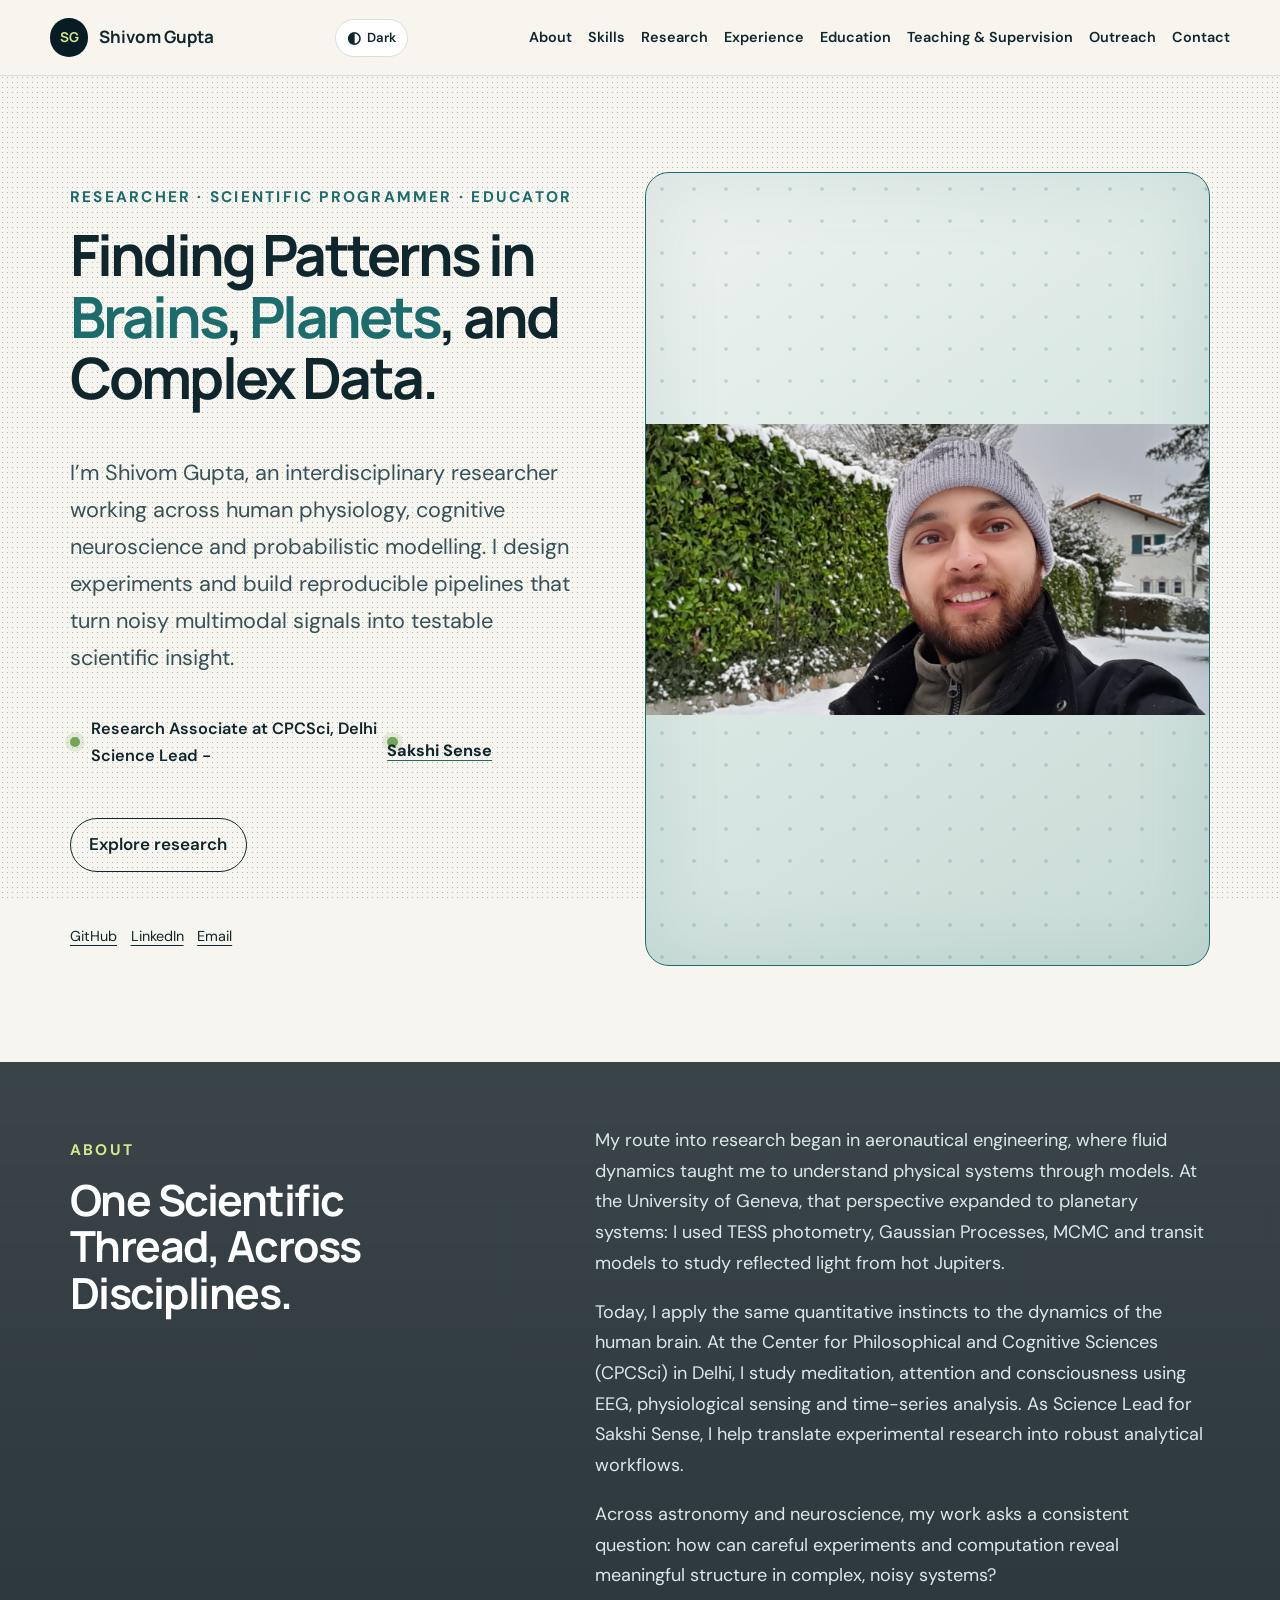
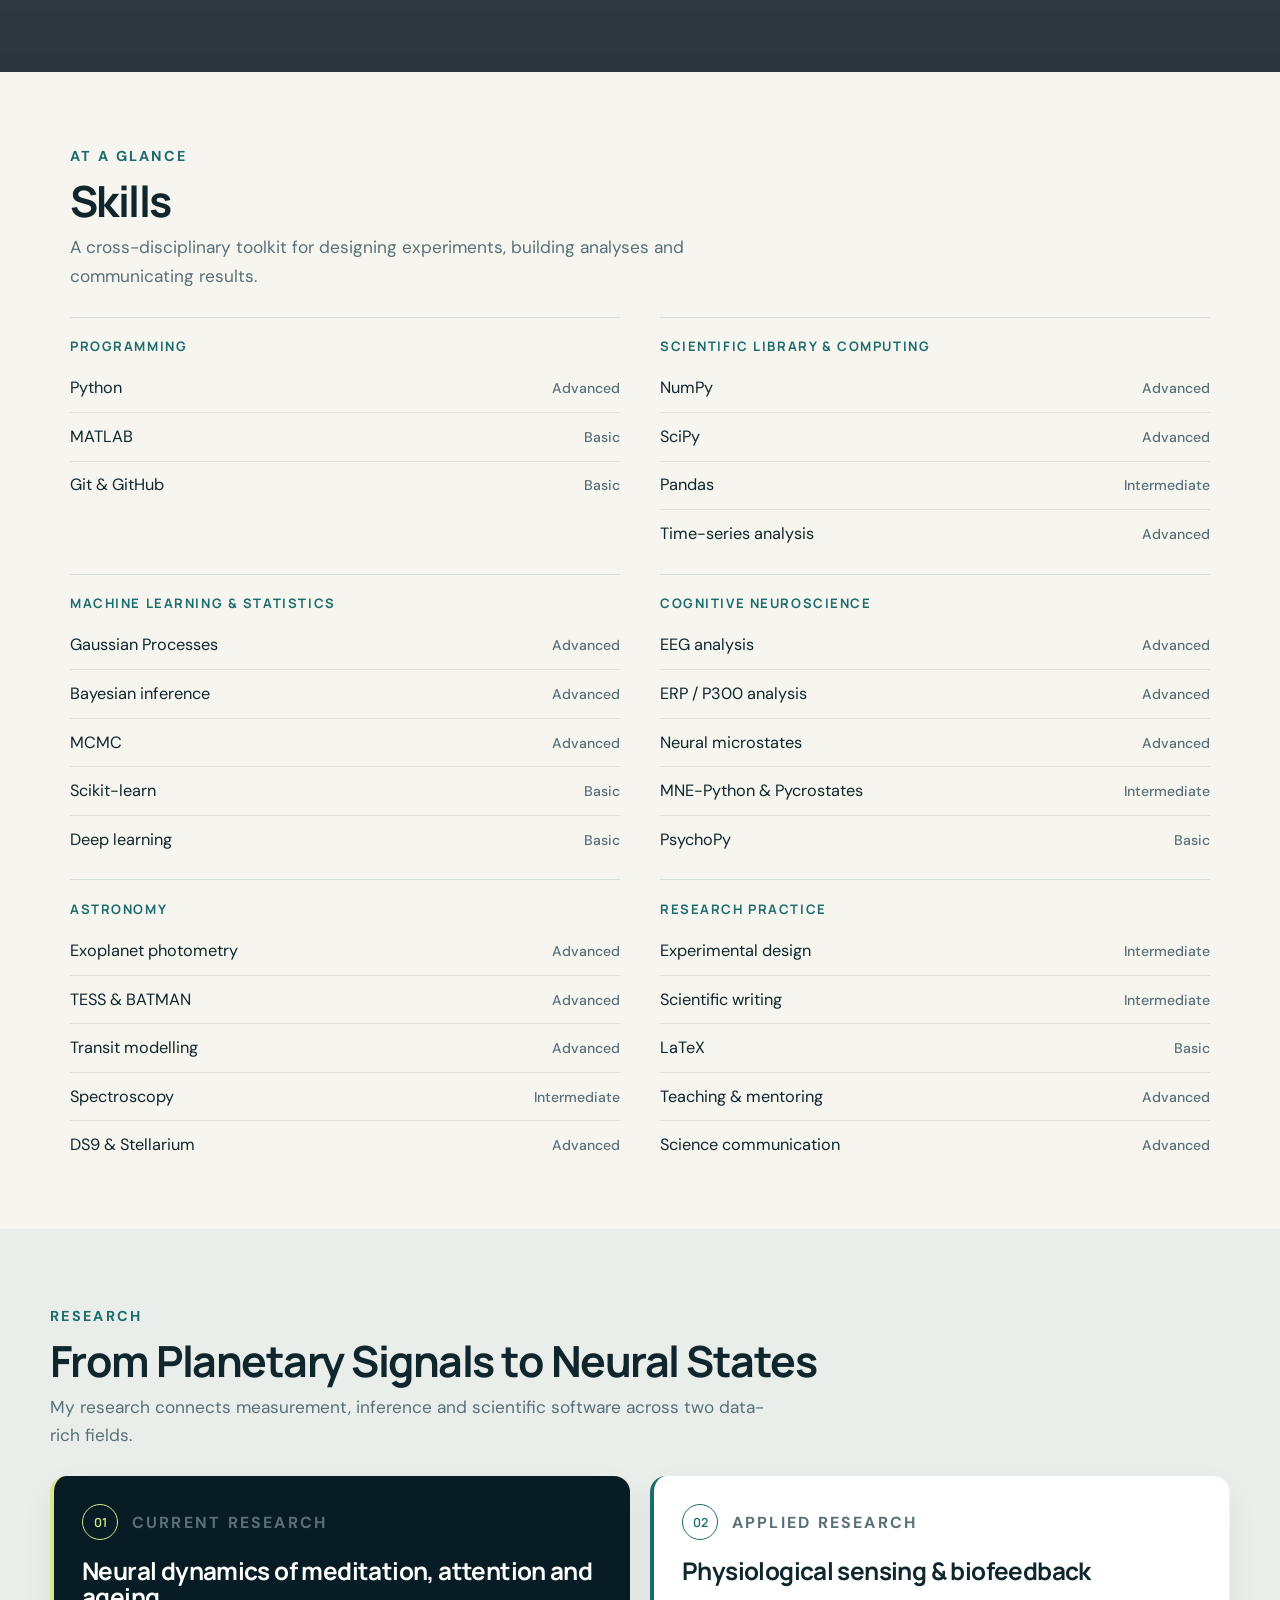
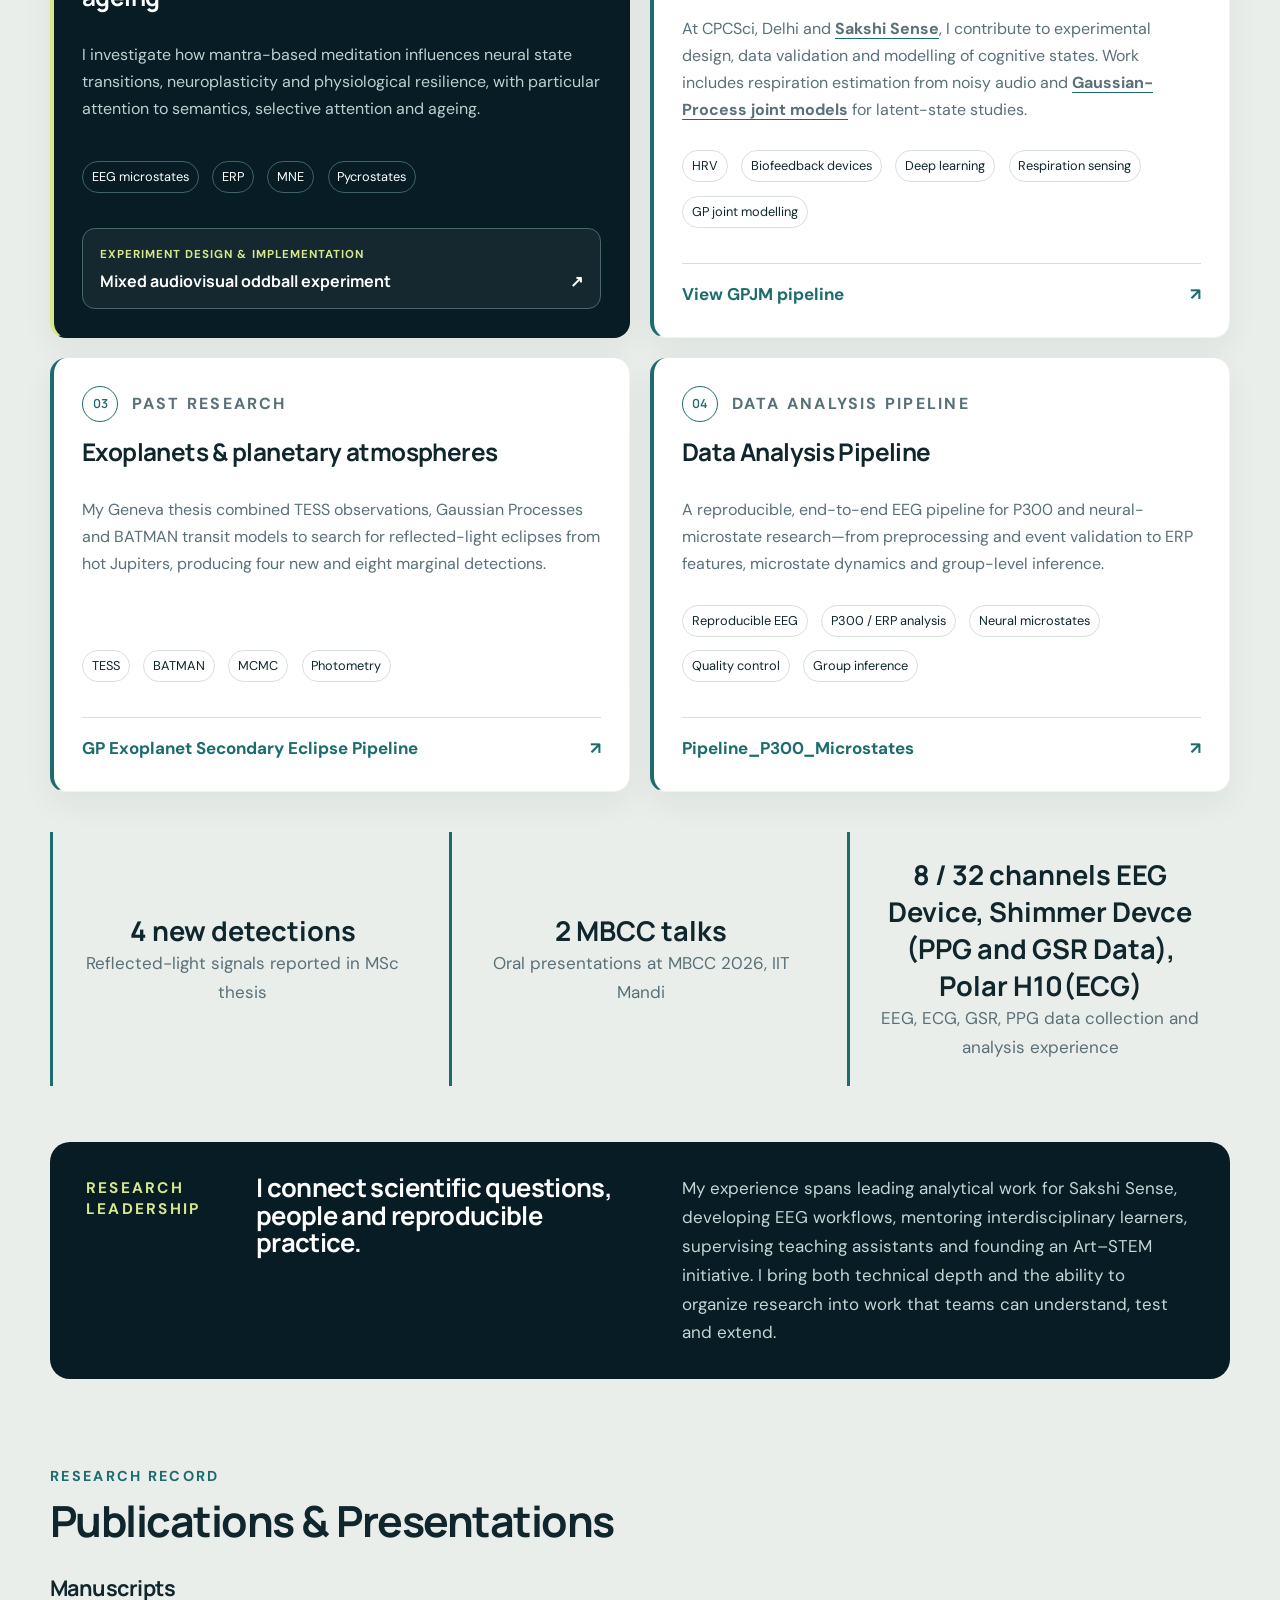
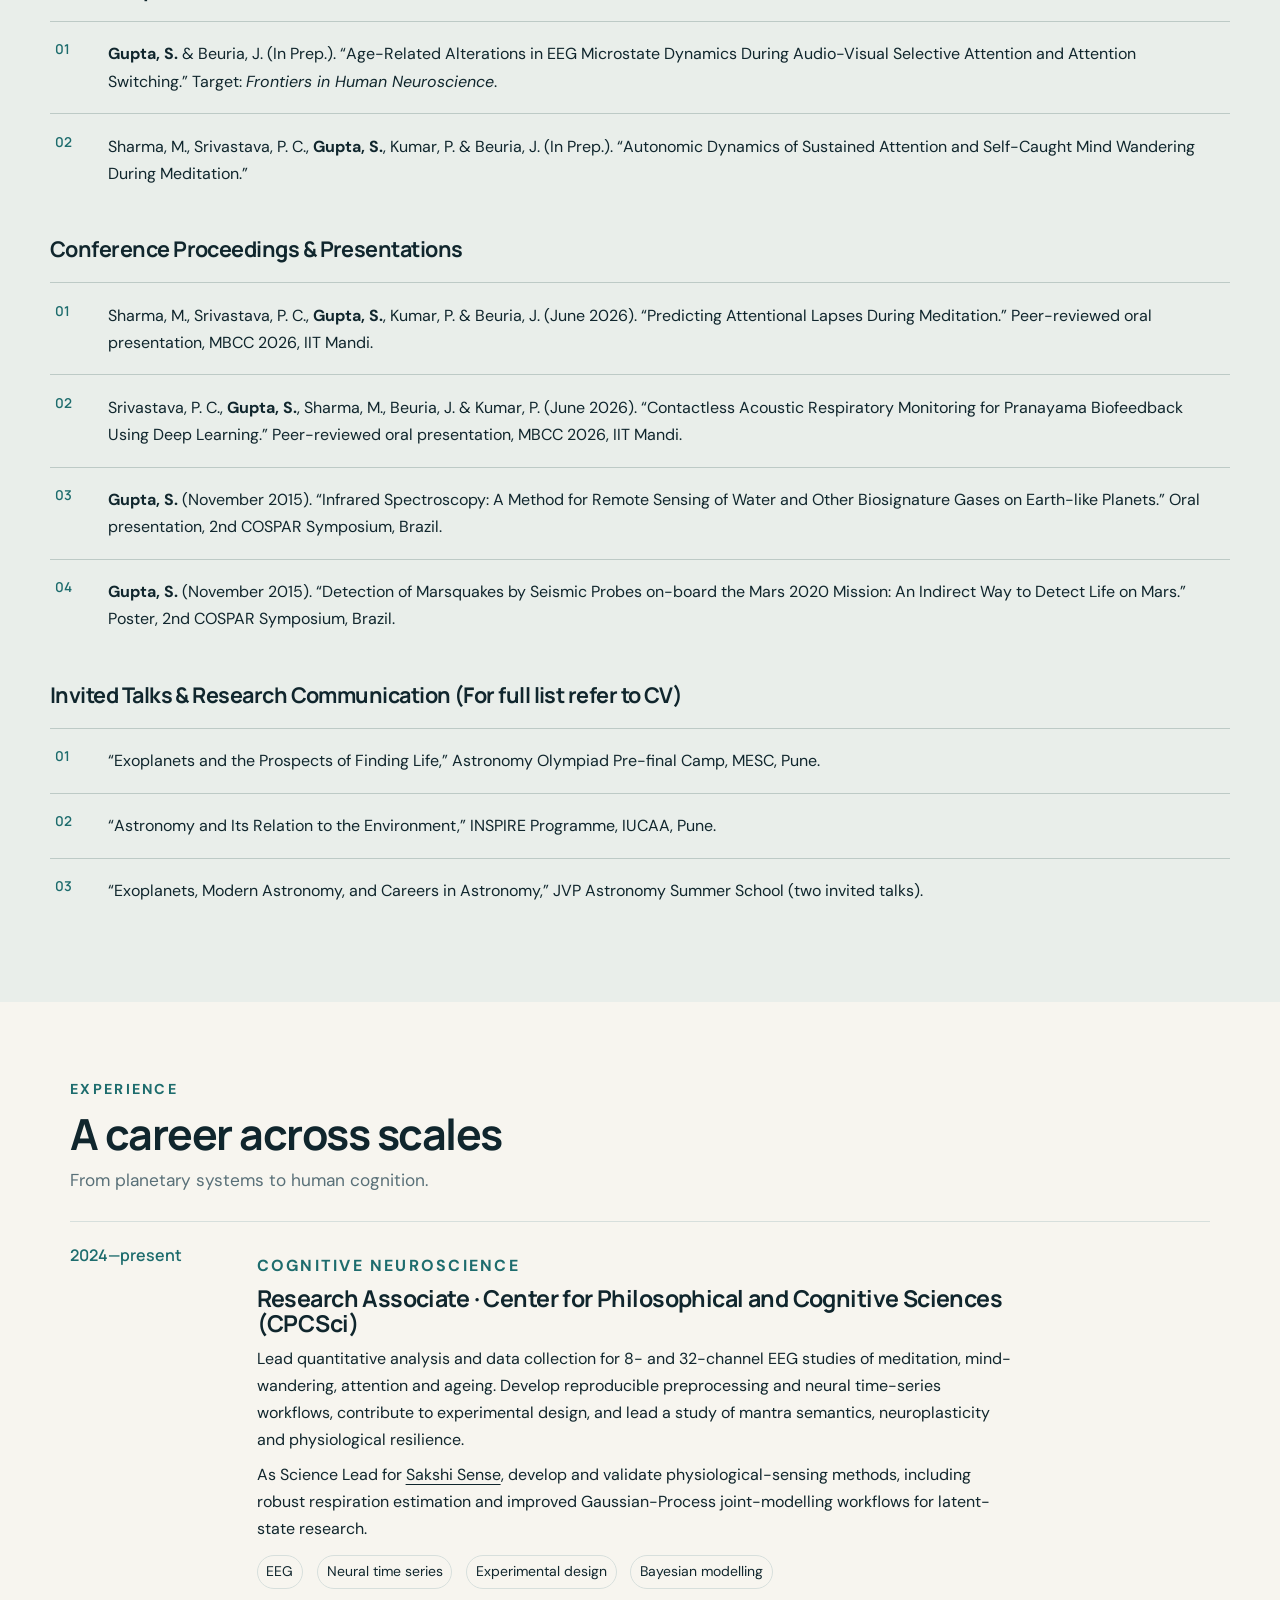
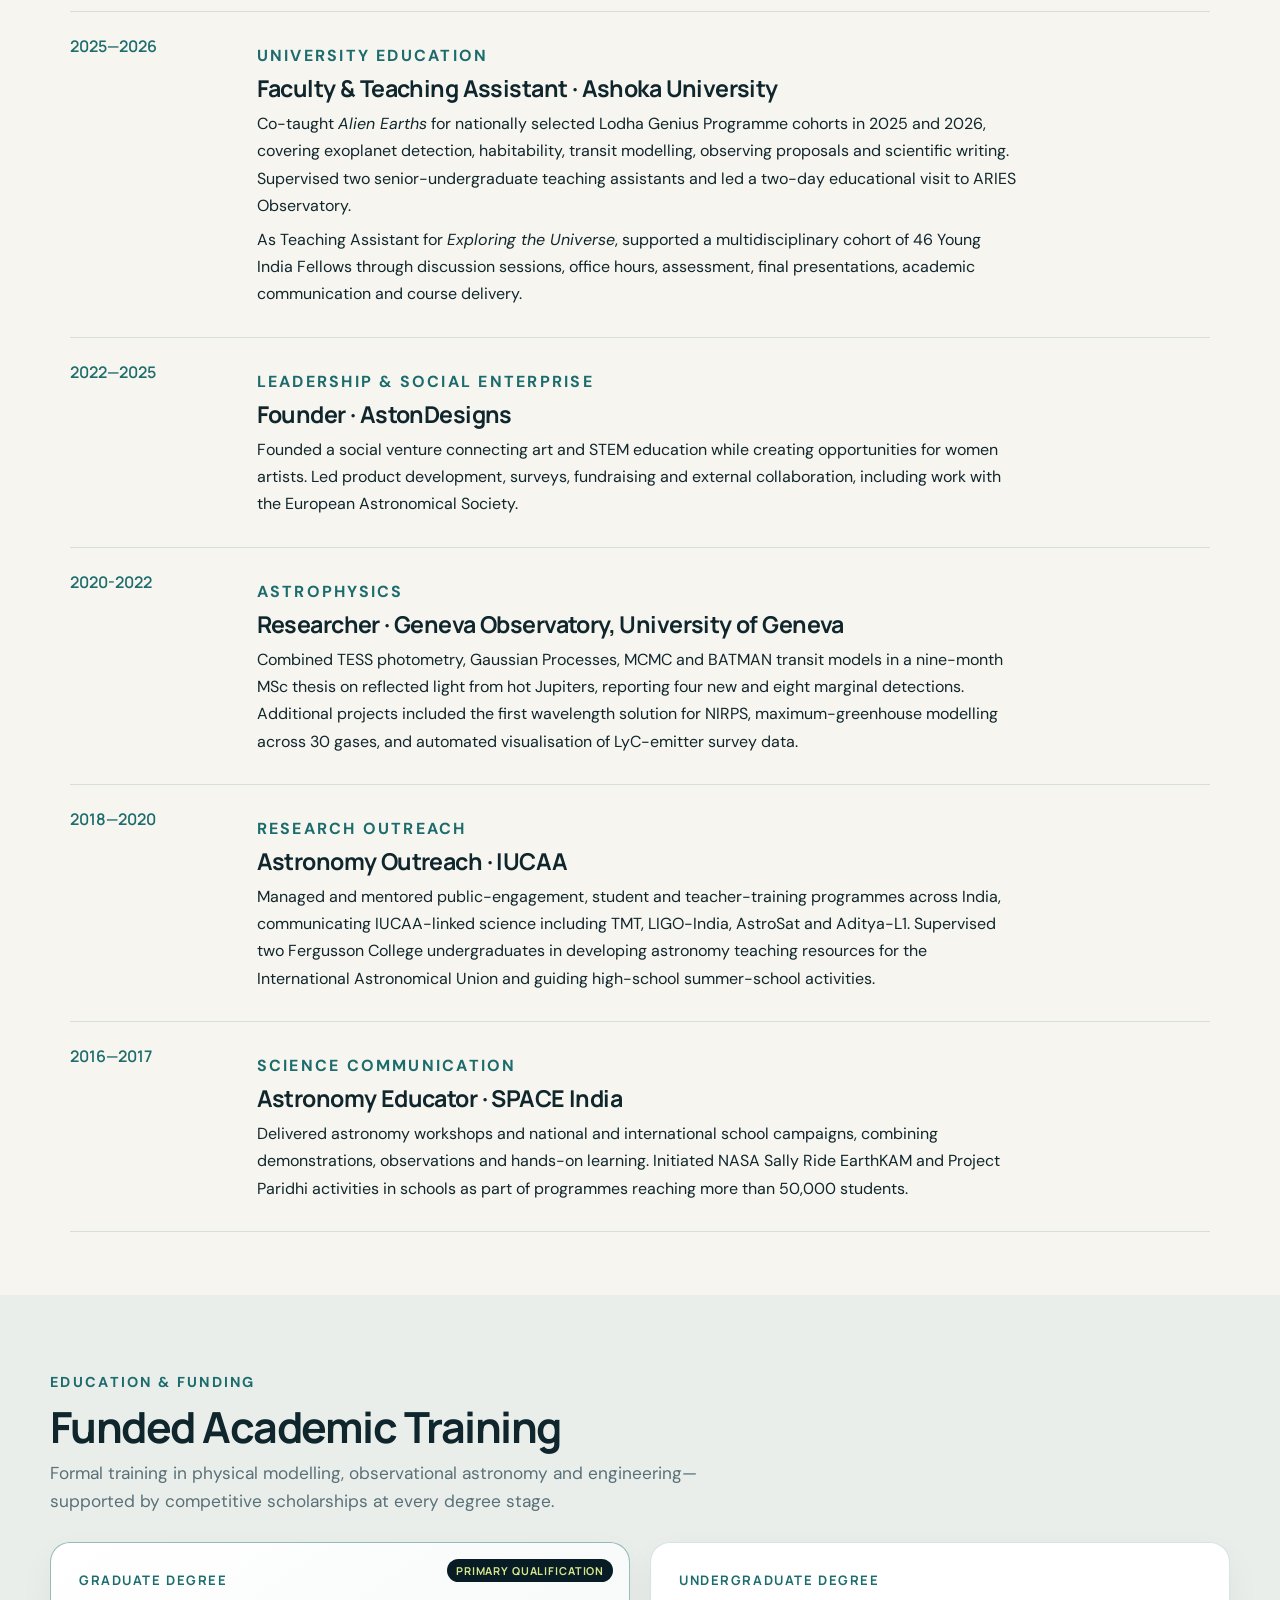
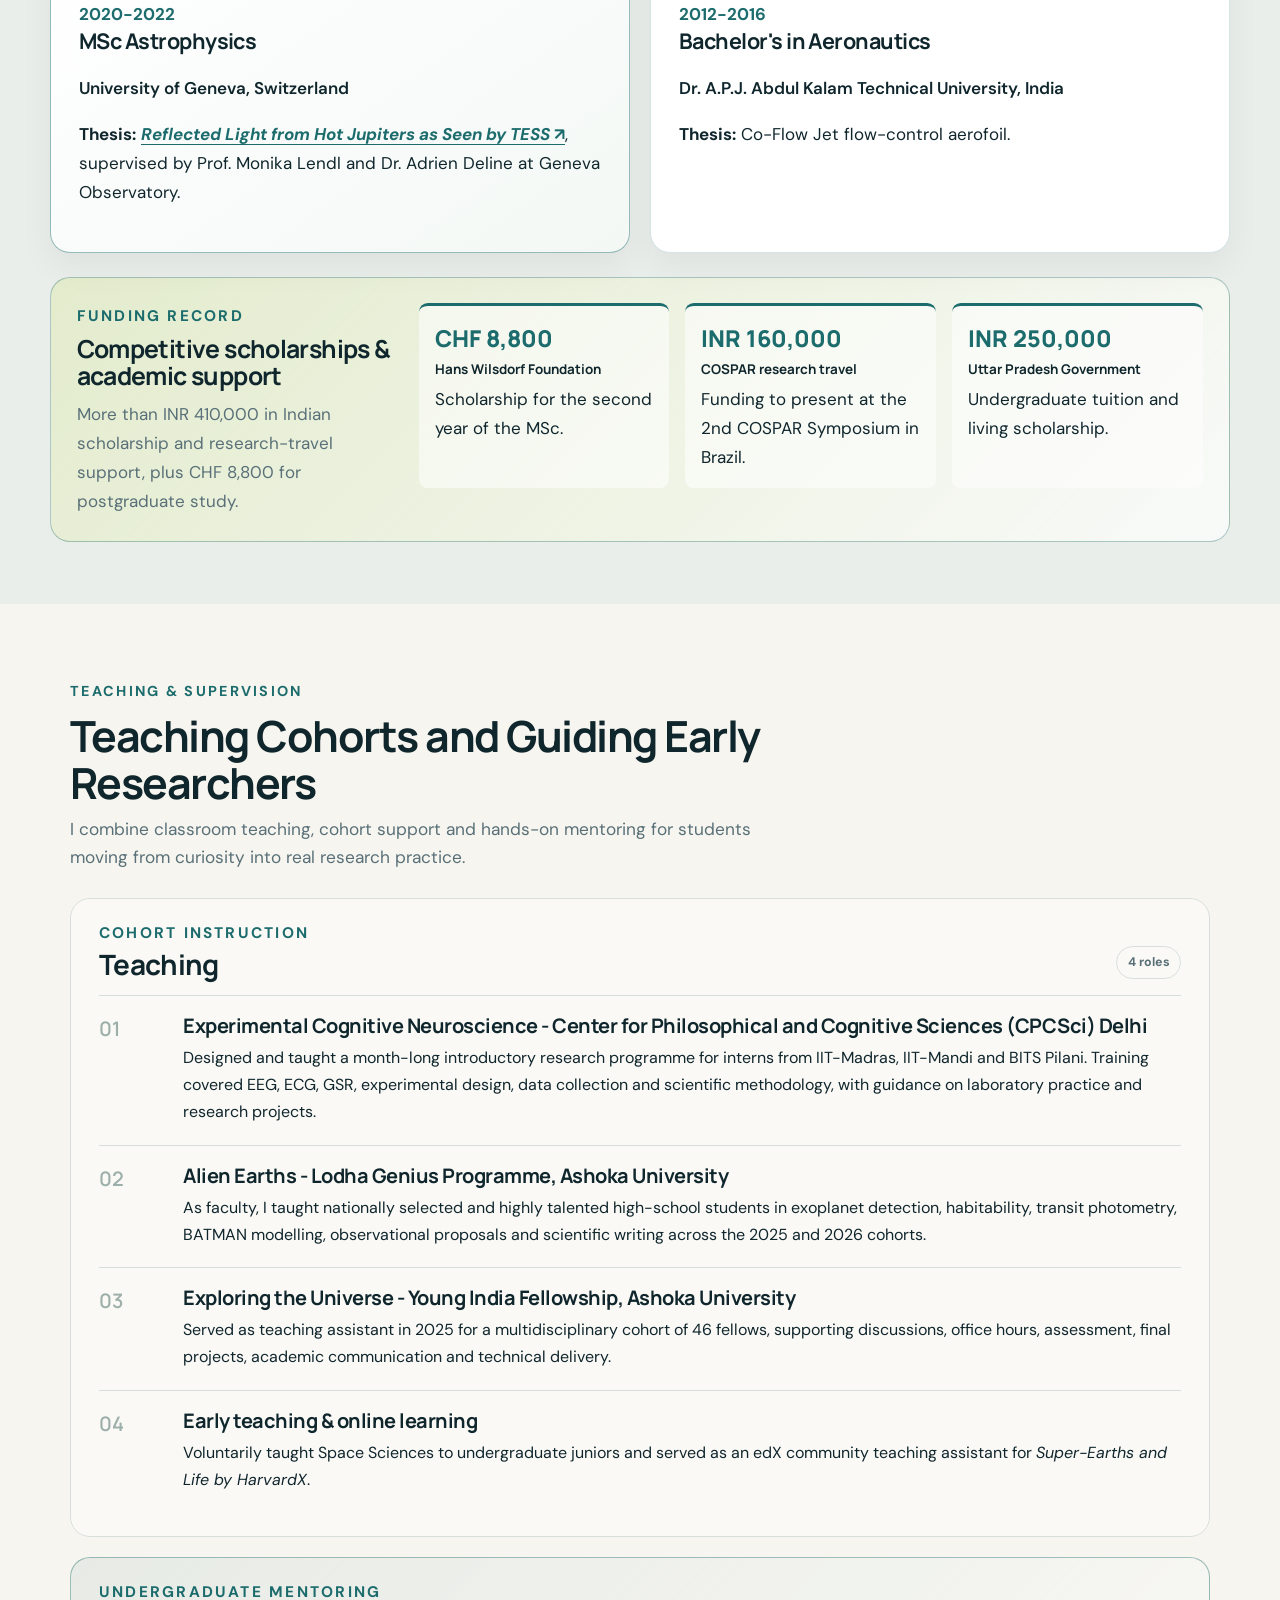
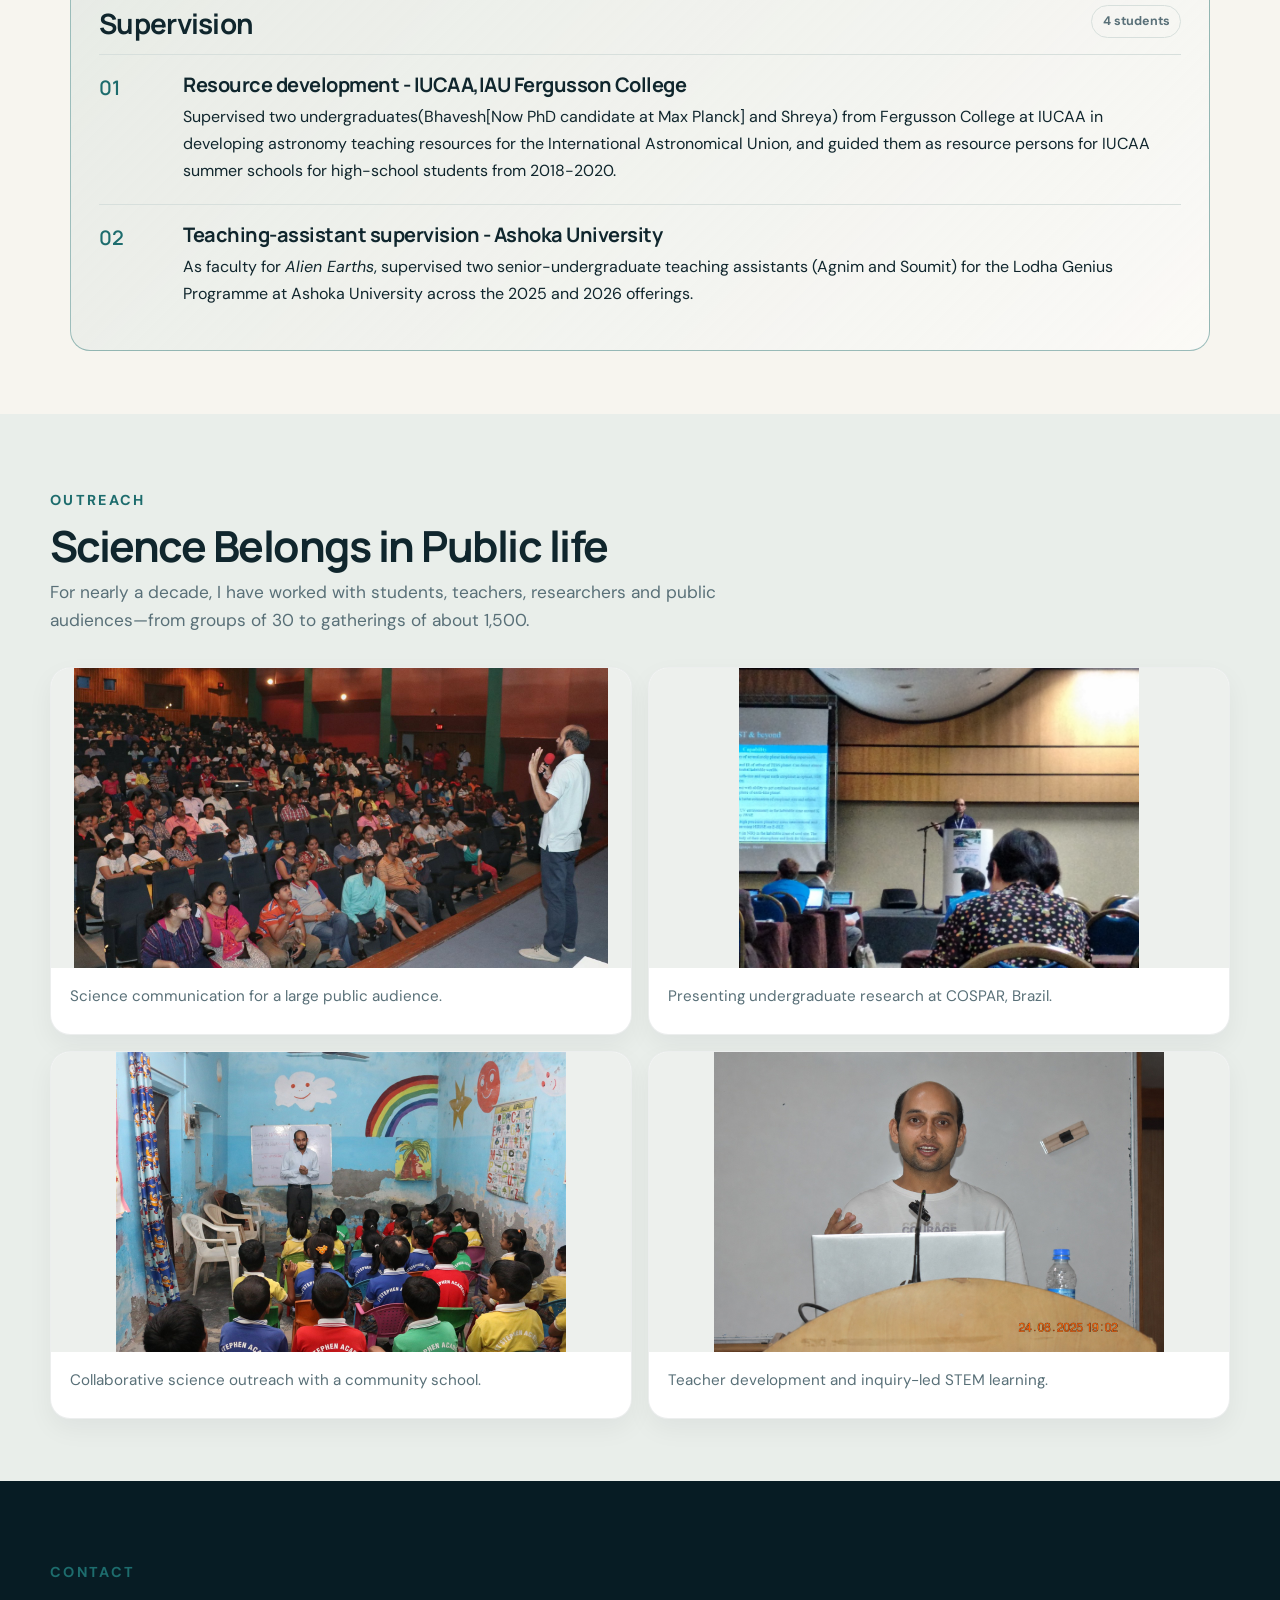
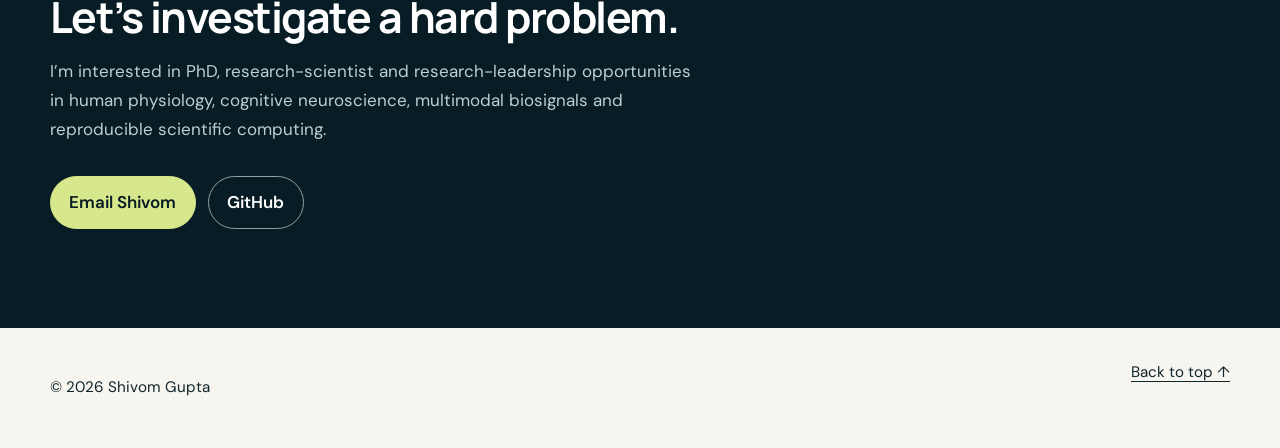
==== commit eb0fcb89: "Update index.html" ====
--- a/index.html
+++ b/index.html
@@ -78,9 +78,9 @@
 <p class="lede">I’m Shivom Gupta, an interdisciplinary researcher working across human physiology, cognitive neuroscience and probabilistic modelling. I design experiments and build reproducible pipelines that turn noisy multimodal signals into testable scientific insight.</p>
 <p class="current">
     <span aria-hidden="true"></span>
-    Research Associate at CPCSci, Delhi  Science Lead - <span style="white-space: nowrap;">
+    Research Associate at CPCSci, Delhi <br> Science Lead - <span style="white-space: nowrap;">
     <a href="https://tech.issdelhi.org/sakshisense.php#usp">Sakshi Sense</a>
-</span>
+</span> <br>
 </p>
 <div class="actions">
 <!-- <a class="button primary" href="images/CV_Shivom_Gupta_July26.pdf" download>Download updated CV</a> -->
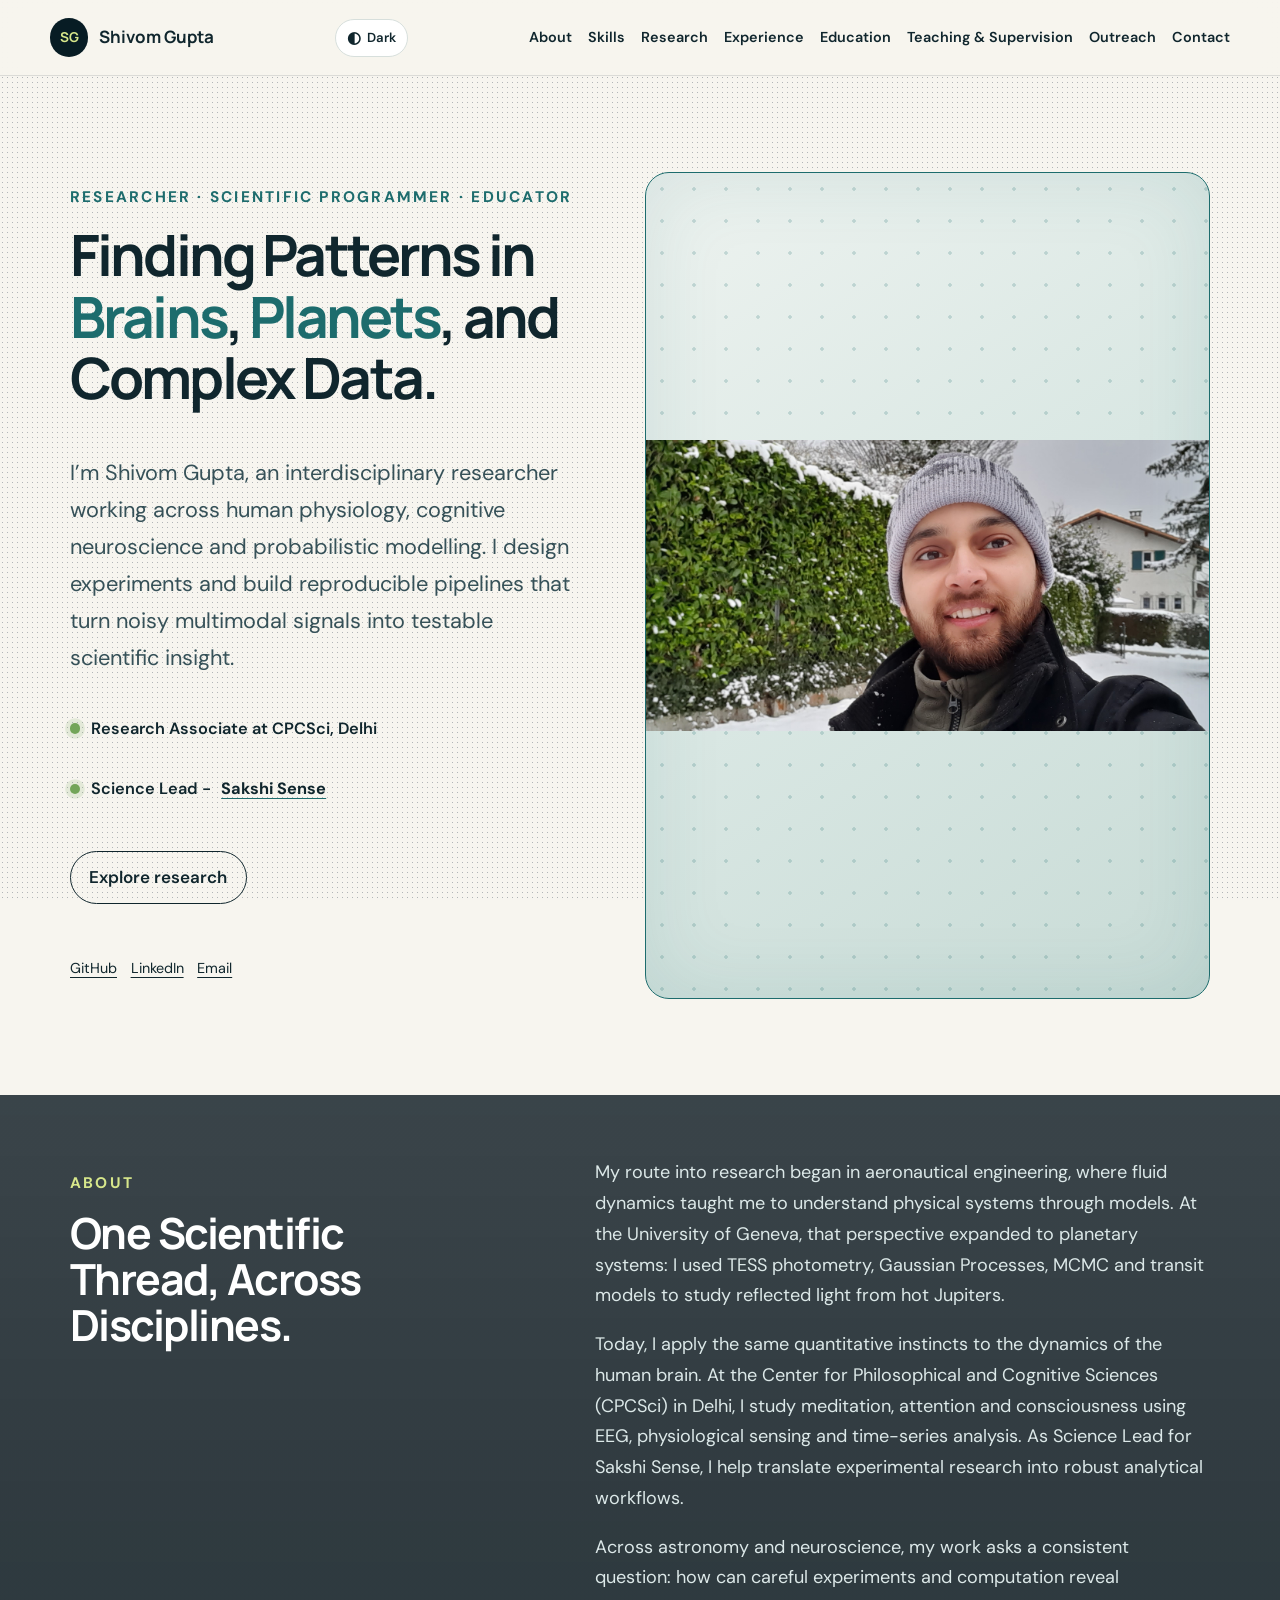
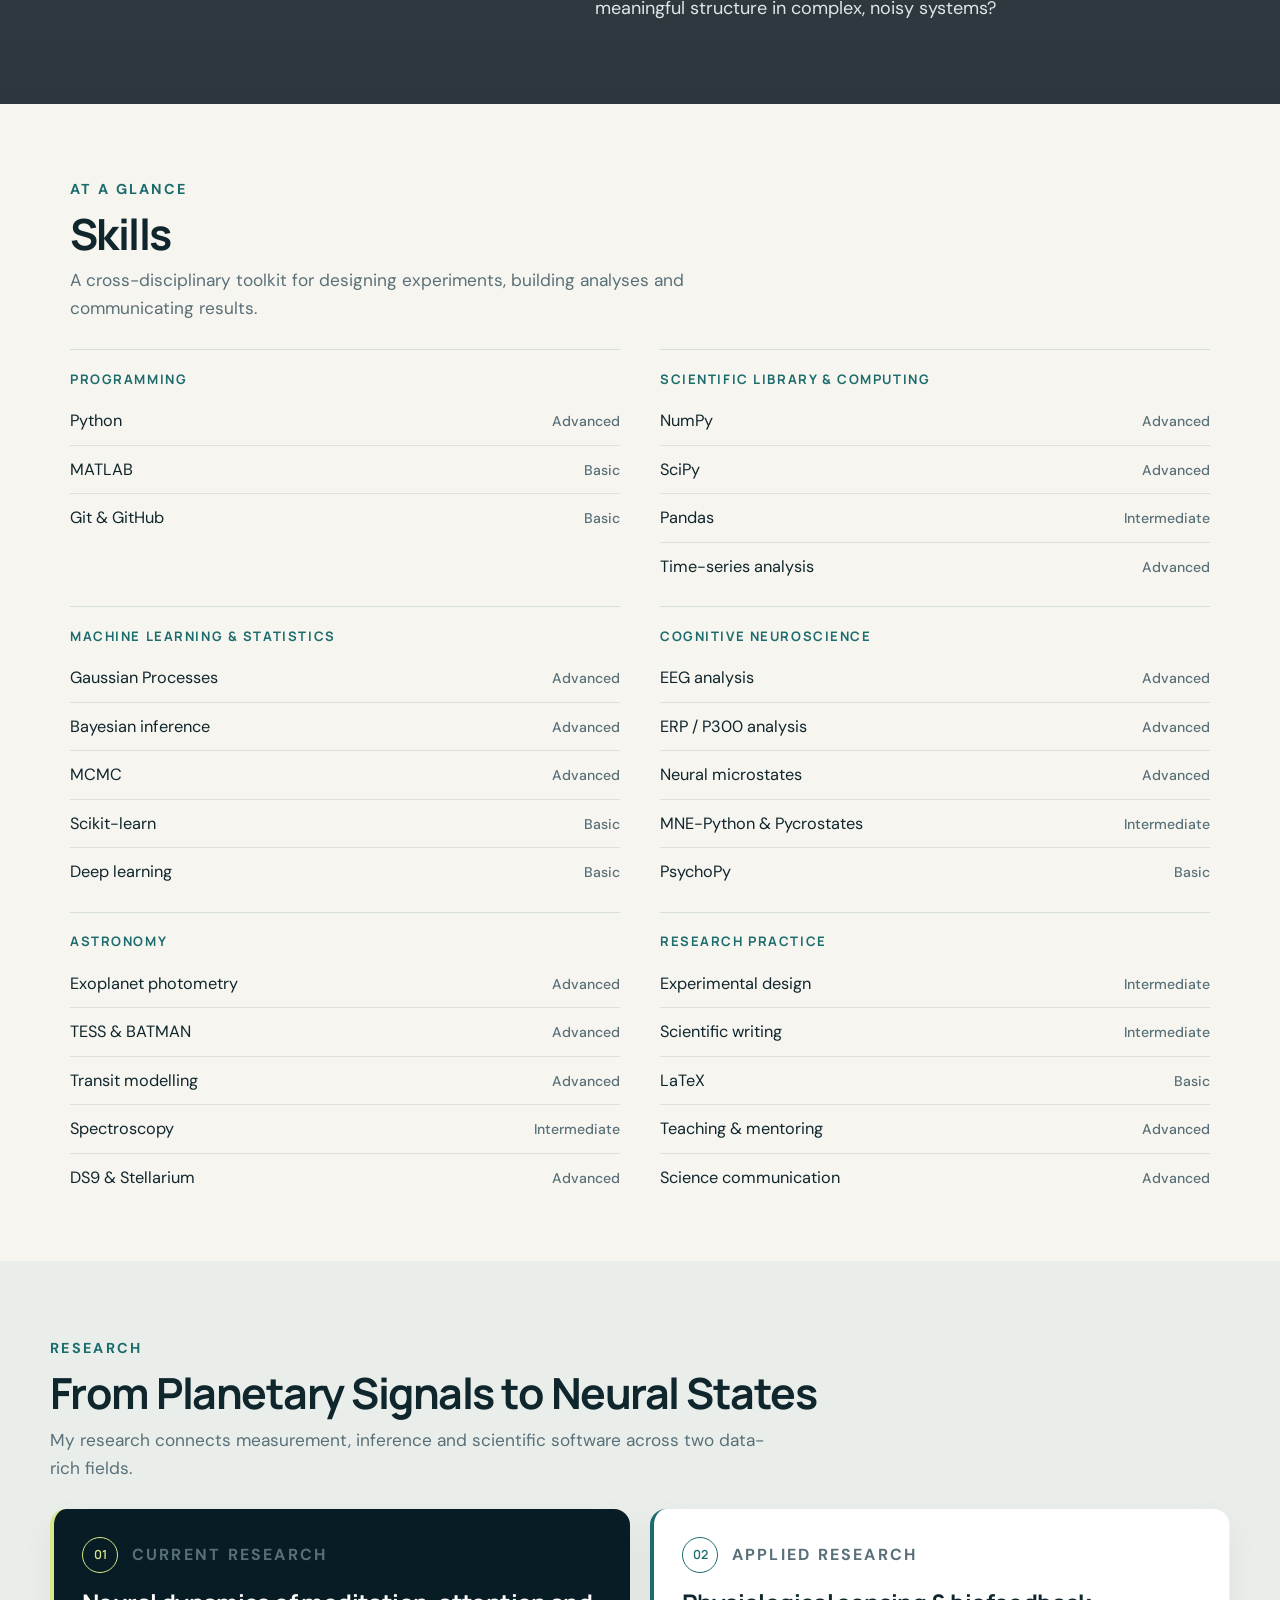
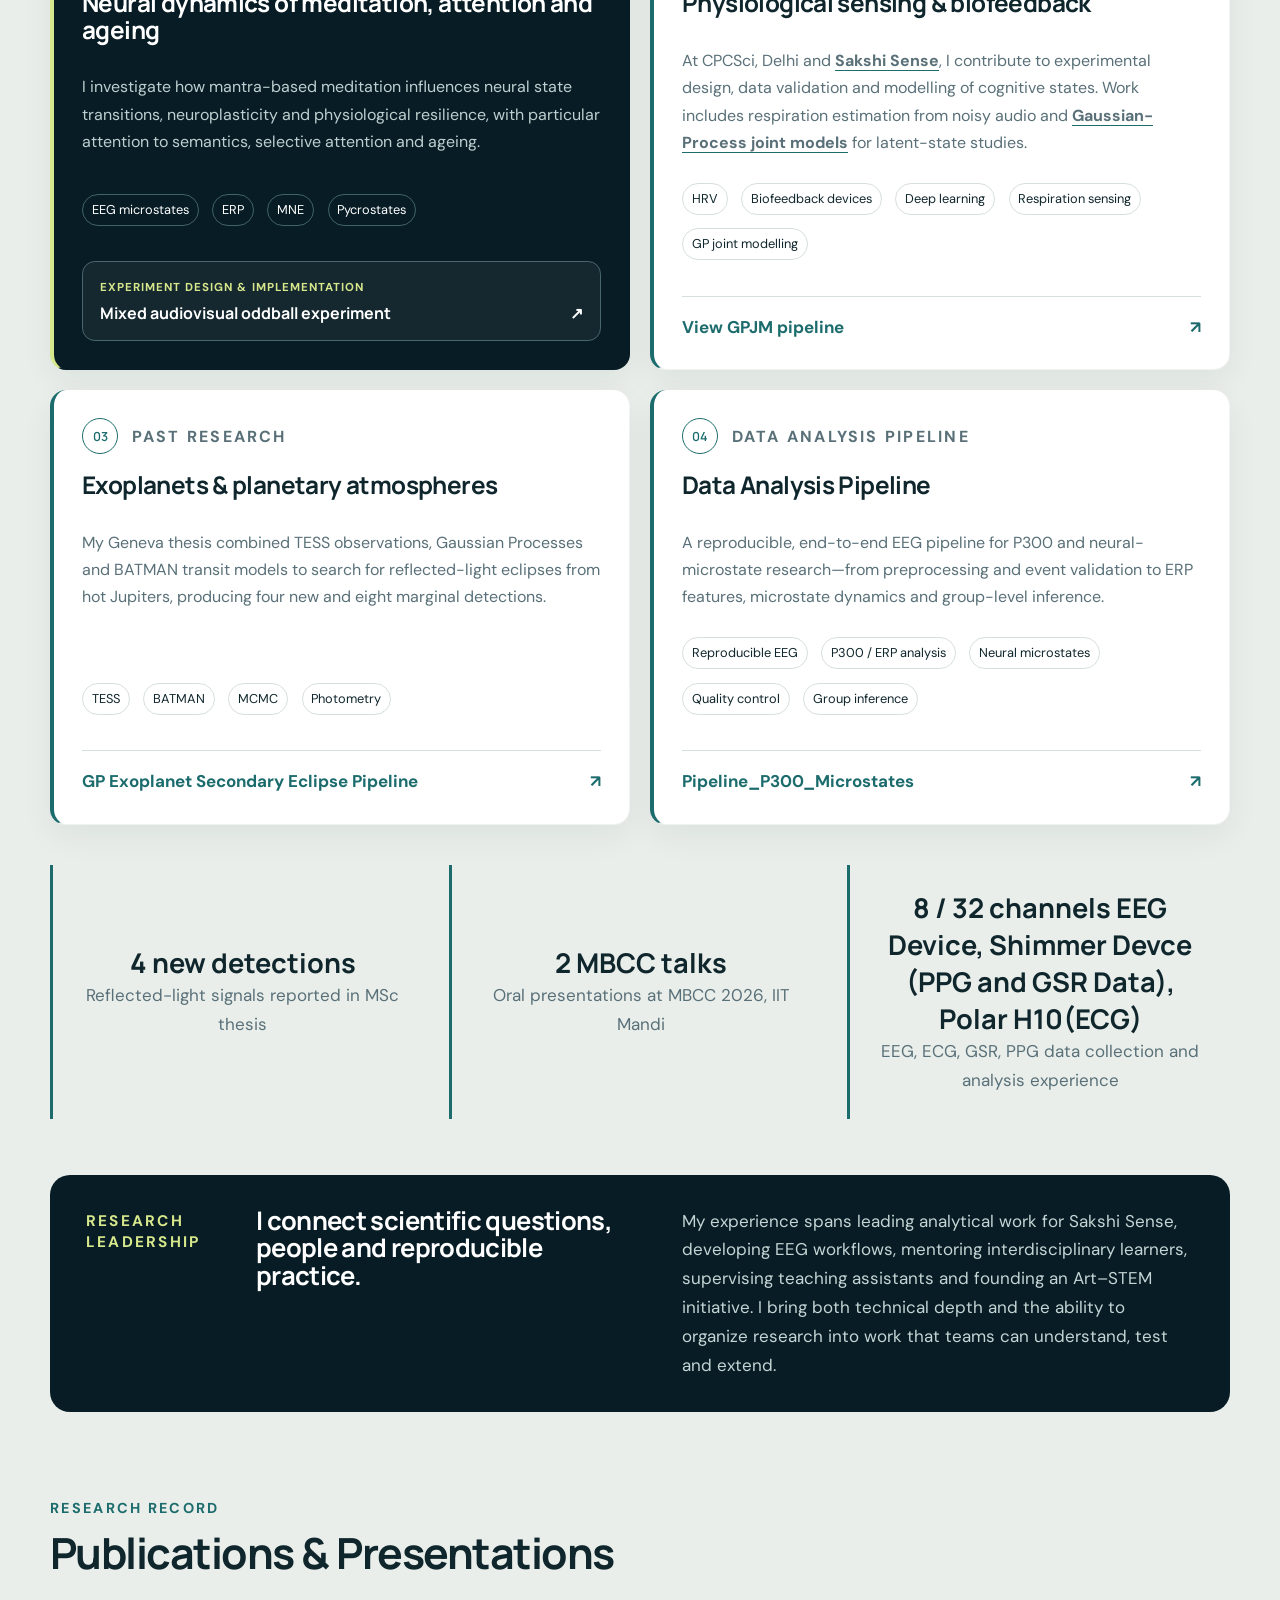
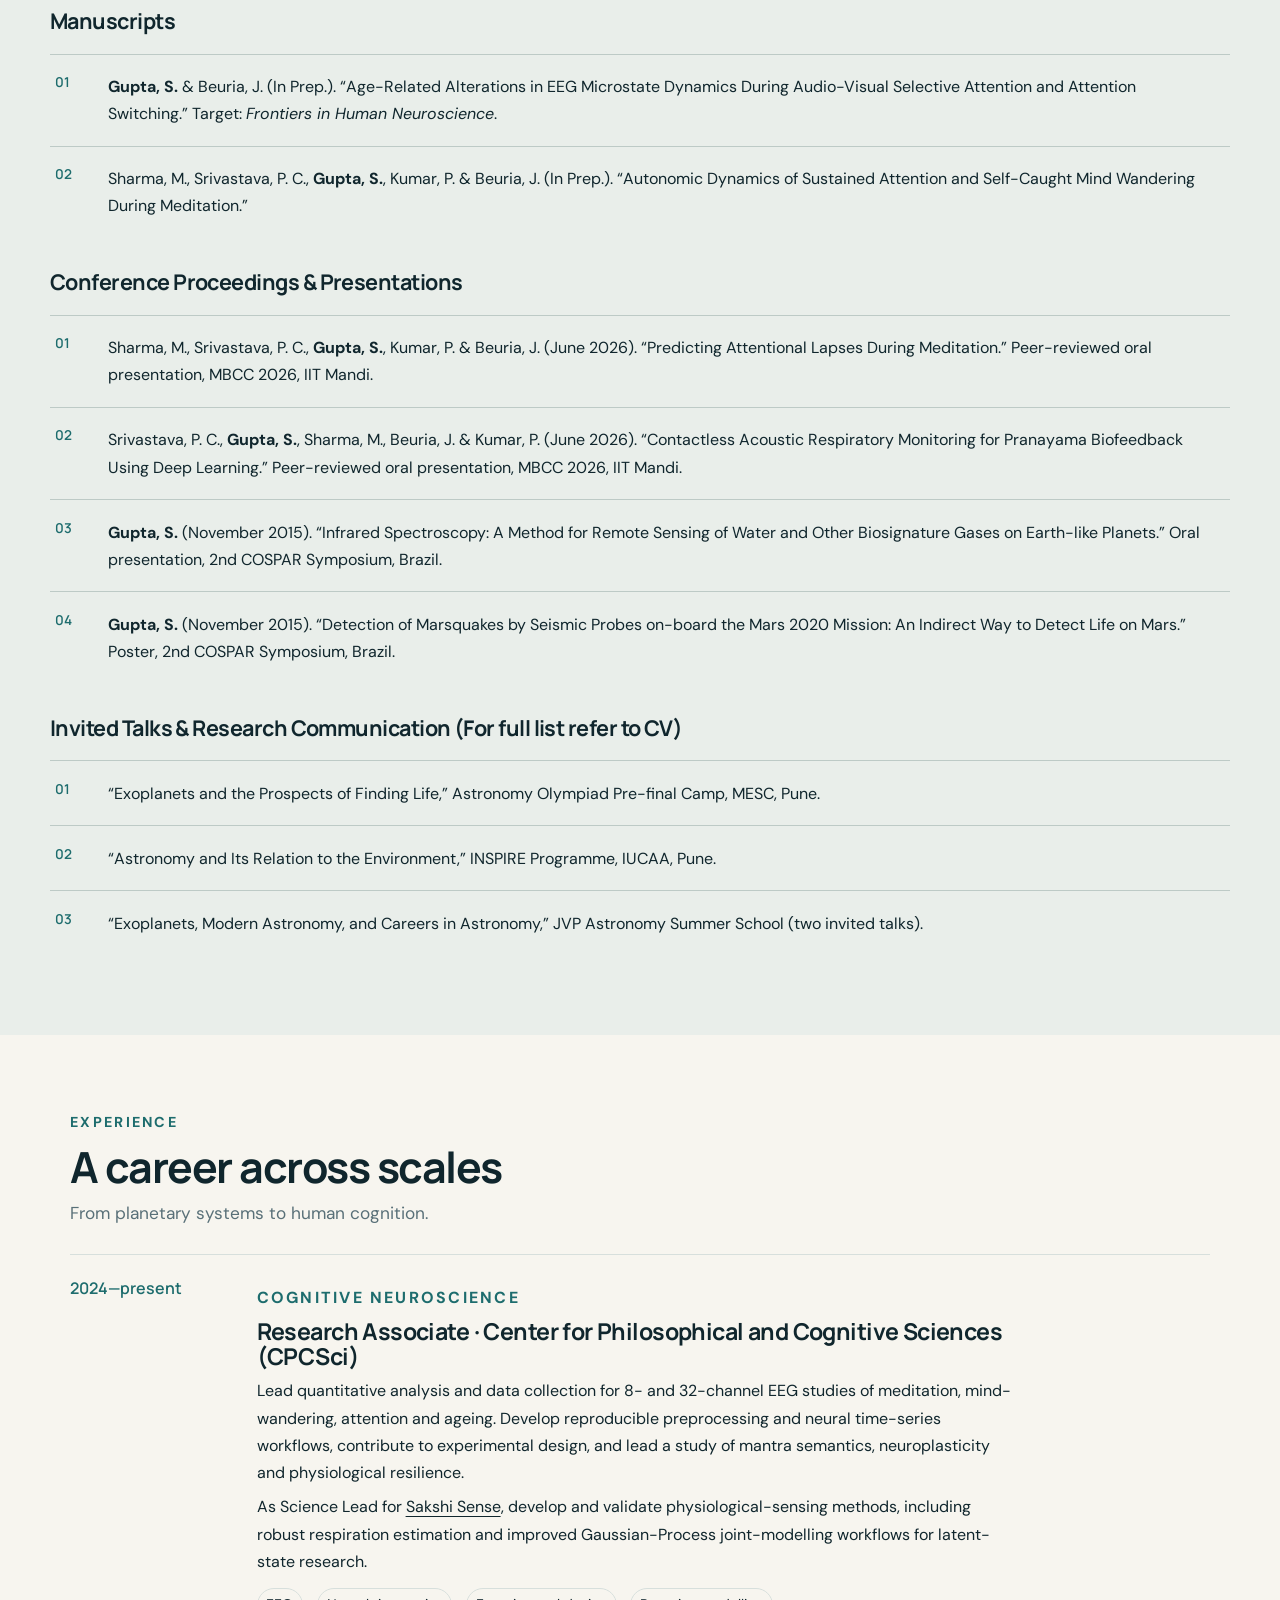
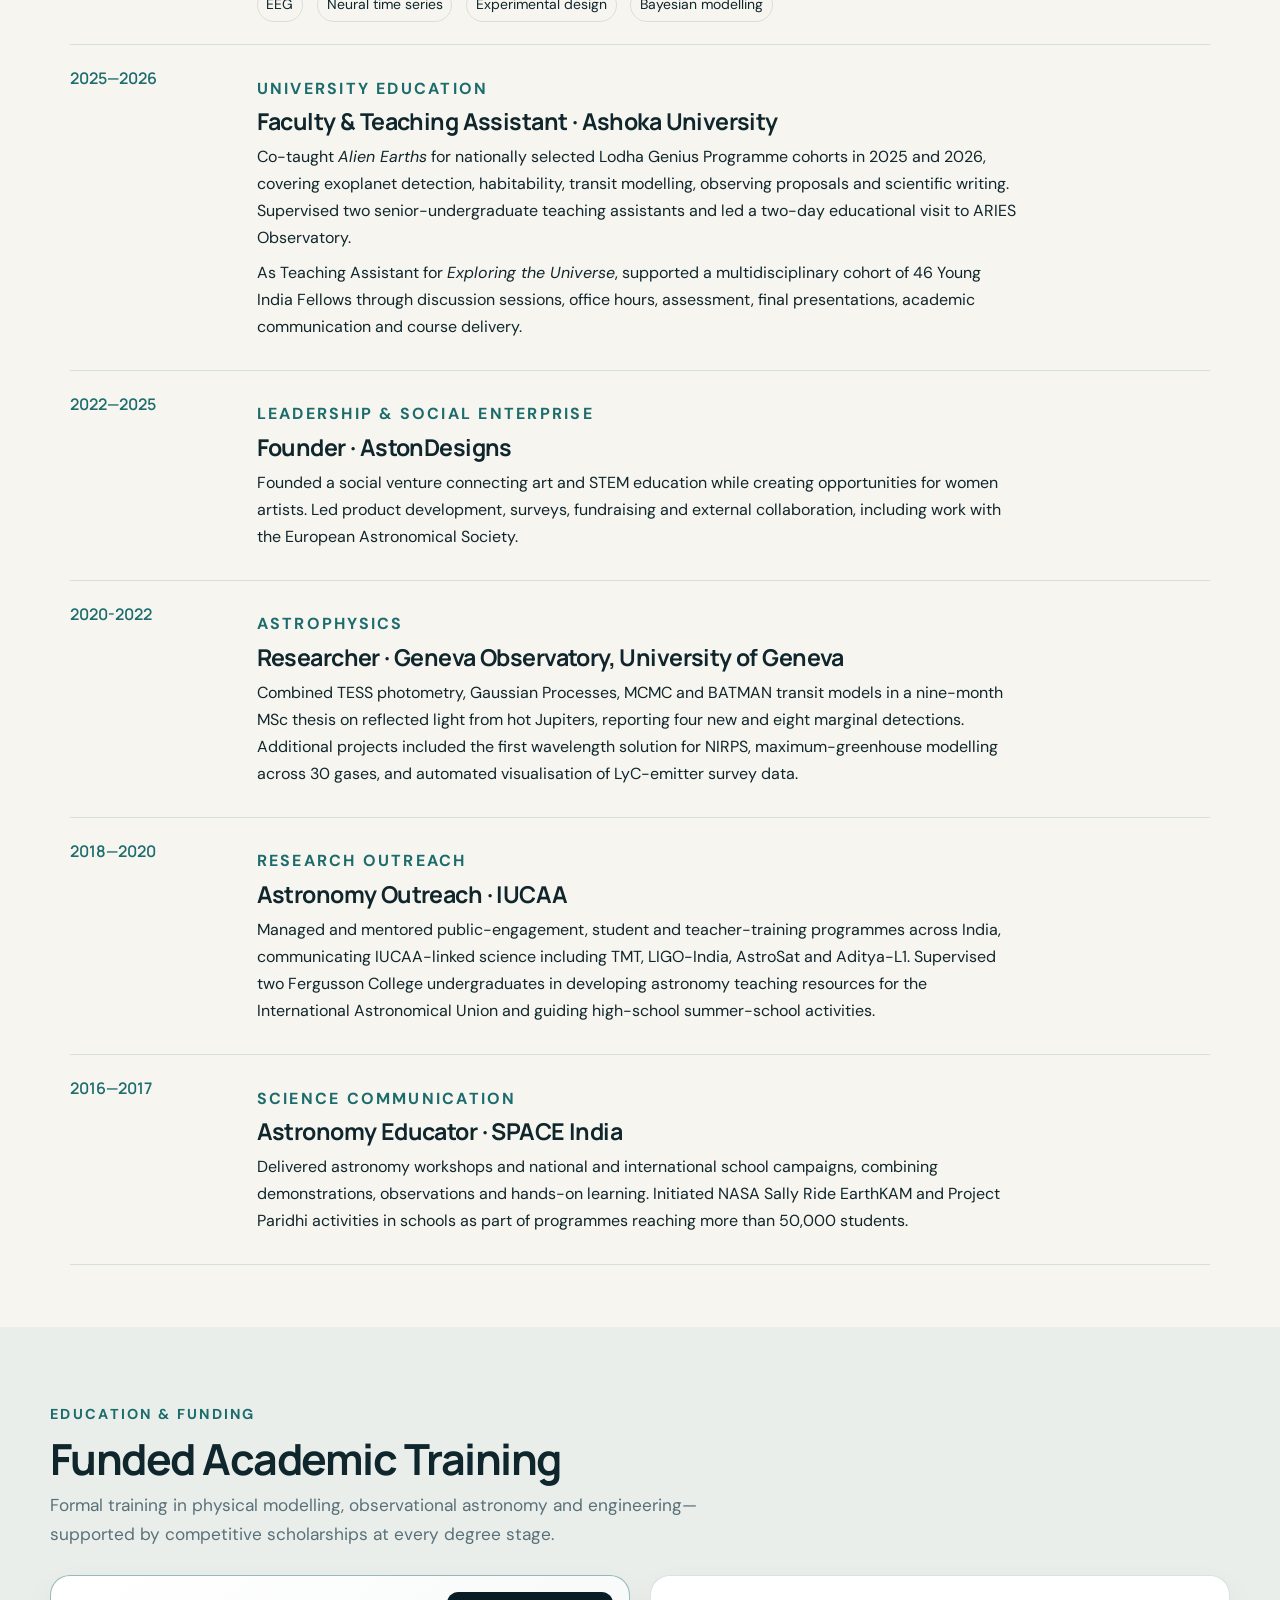
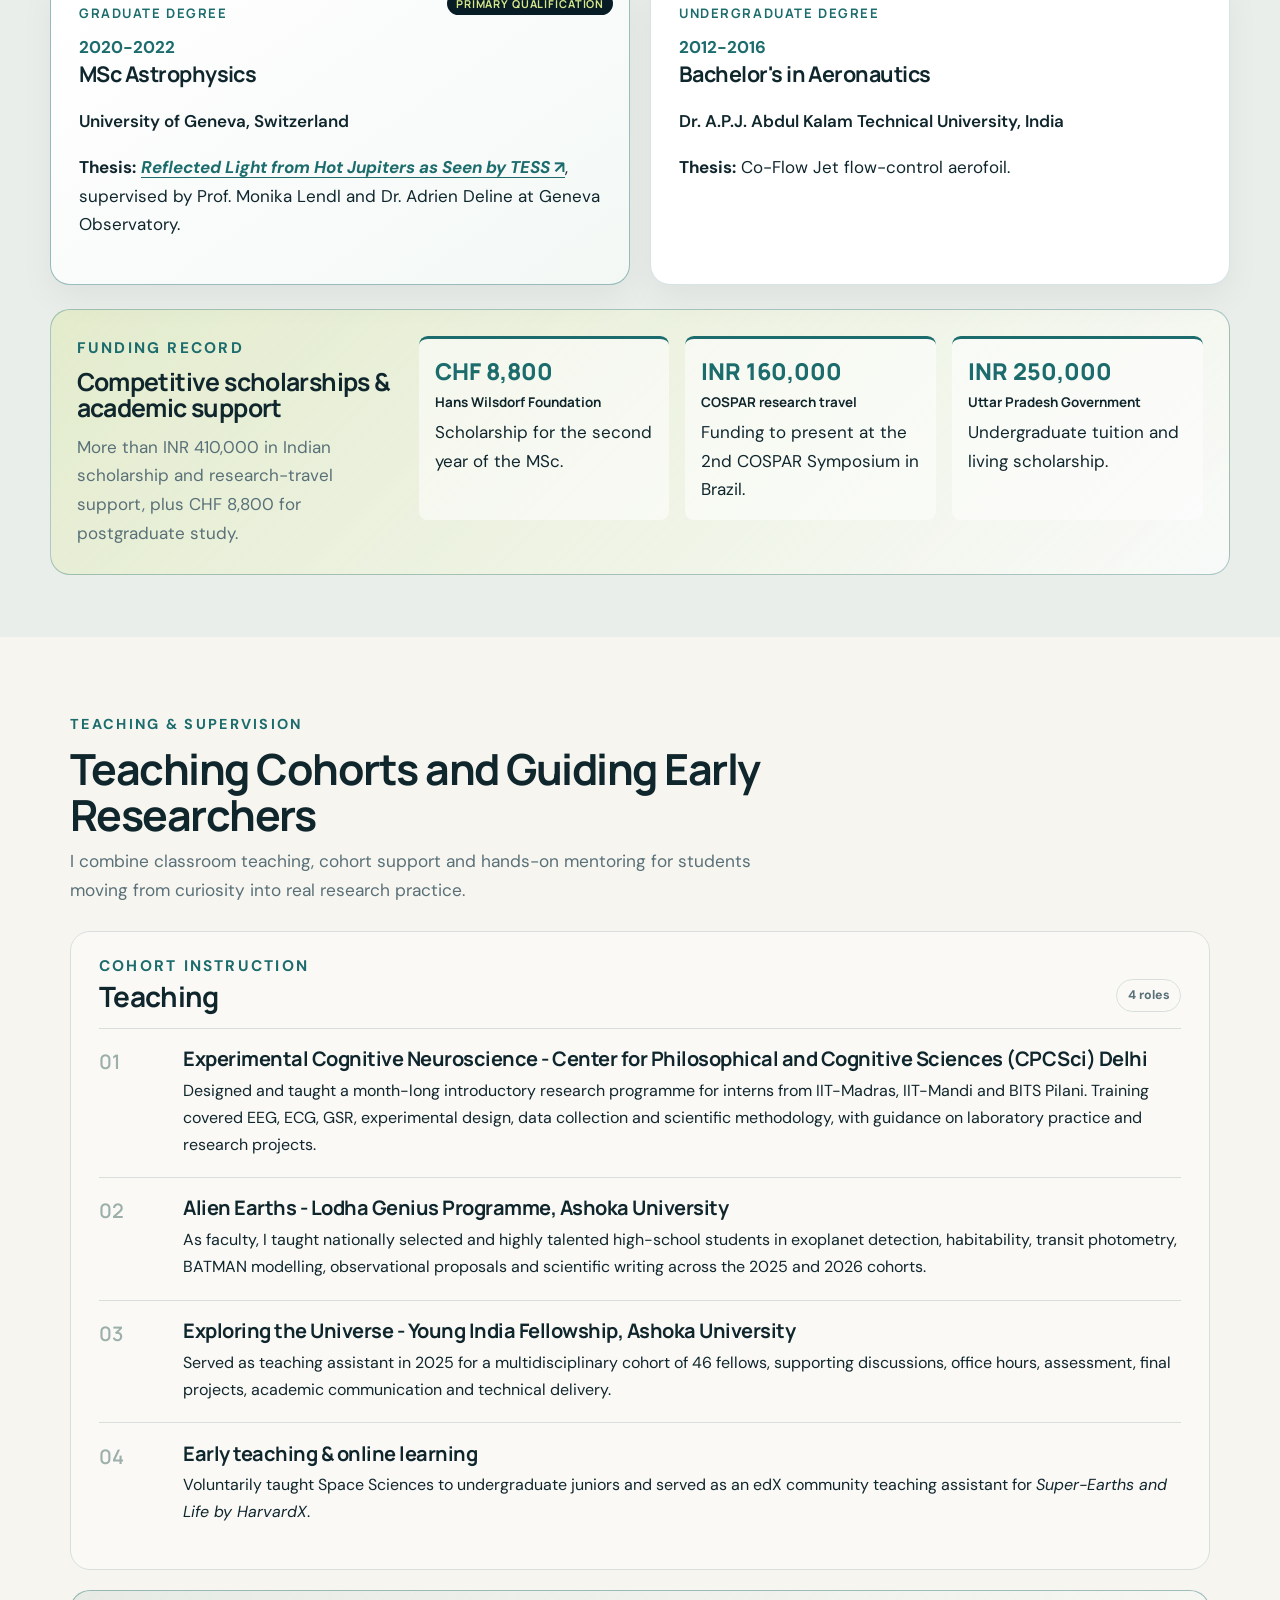
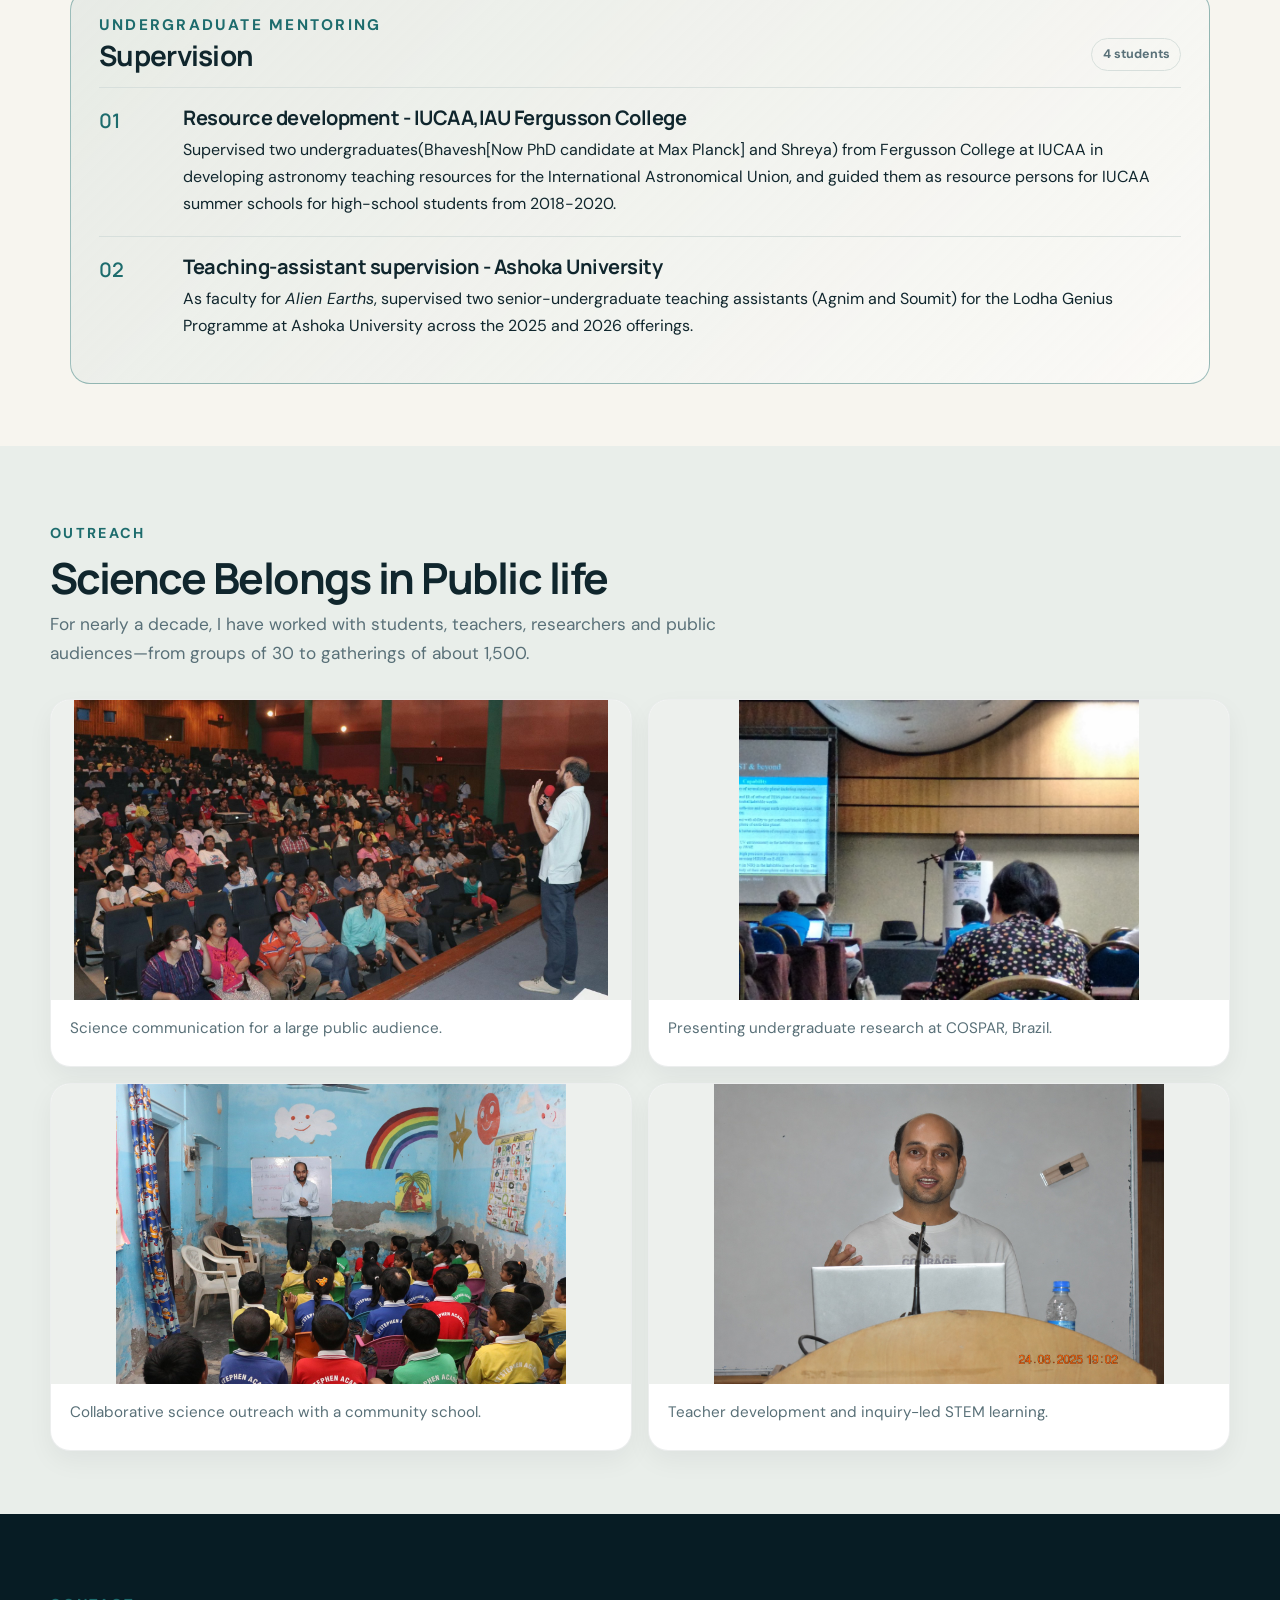
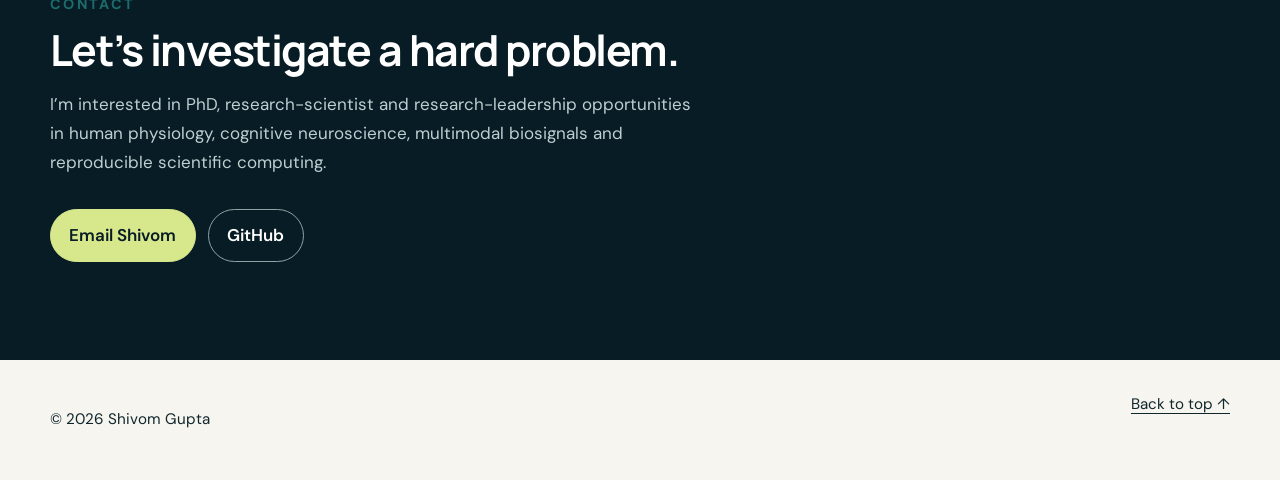
==== commit 823229a7: "Update index.html" ====
--- a/index.html
+++ b/index.html
@@ -78,9 +78,17 @@
 <p class="lede">I’m Shivom Gupta, an interdisciplinary researcher working across human physiology, cognitive neuroscience and probabilistic modelling. I design experiments and build reproducible pipelines that turn noisy multimodal signals into testable scientific insight.</p>
 <p class="current">
     <span aria-hidden="true"></span>
-    Research Associate at CPCSci, Delhi <br> Science Lead - <span style="white-space: nowrap;">
-    <a href="https://tech.issdelhi.org/sakshisense.php#usp">Sakshi Sense</a>
-</span> <br>
+    Research Associate at CPCSci, Delhi
+</p>
+
+<p class="current">
+    <span aria-hidden="true"></span>
+    Science Lead -
+    <a href="https://tech.issdelhi.org/sakshisense.php#usp"
+       target="_blank"
+       rel="noopener noreferrer">
+        Sakshi Sense
+    </a>
 </p>
 <div class="actions">
 <!-- <a class="button primary" href="images/CV_Shivom_Gupta_July26.pdf" download>Download updated CV</a> -->
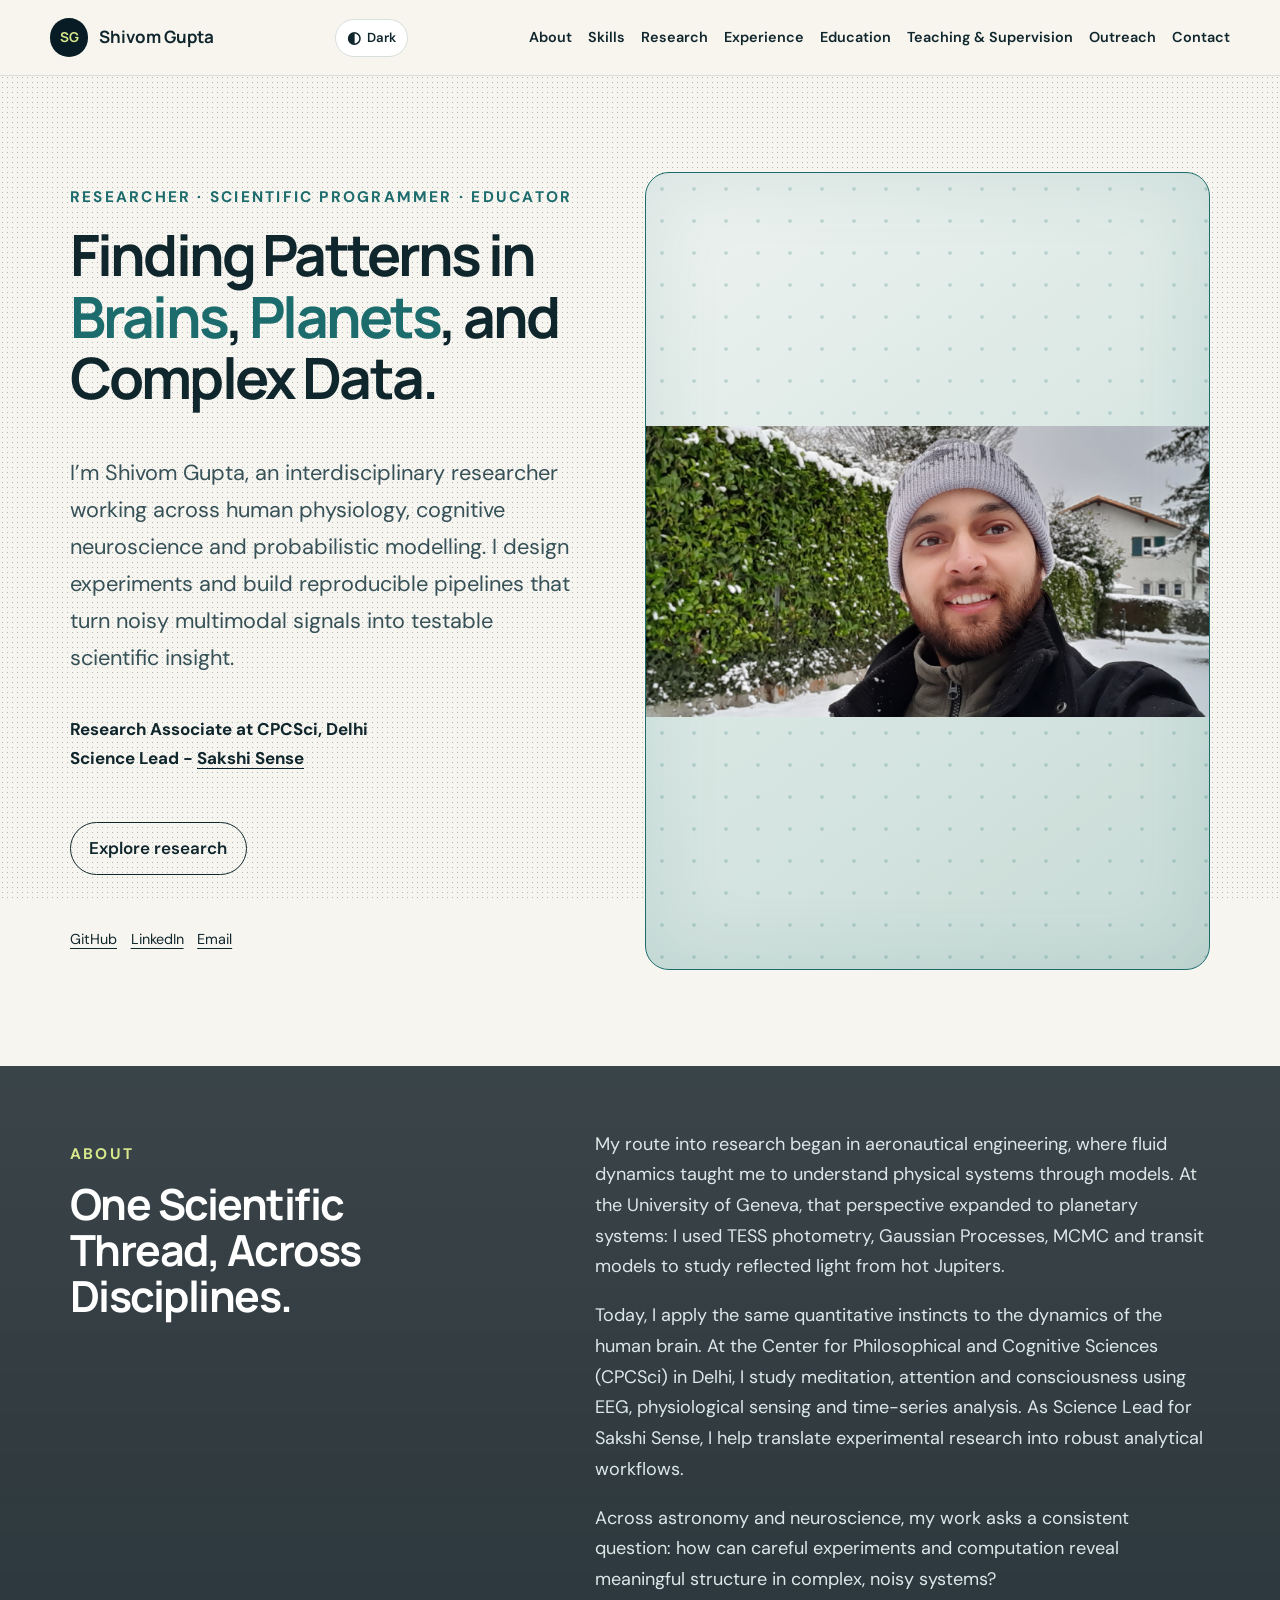
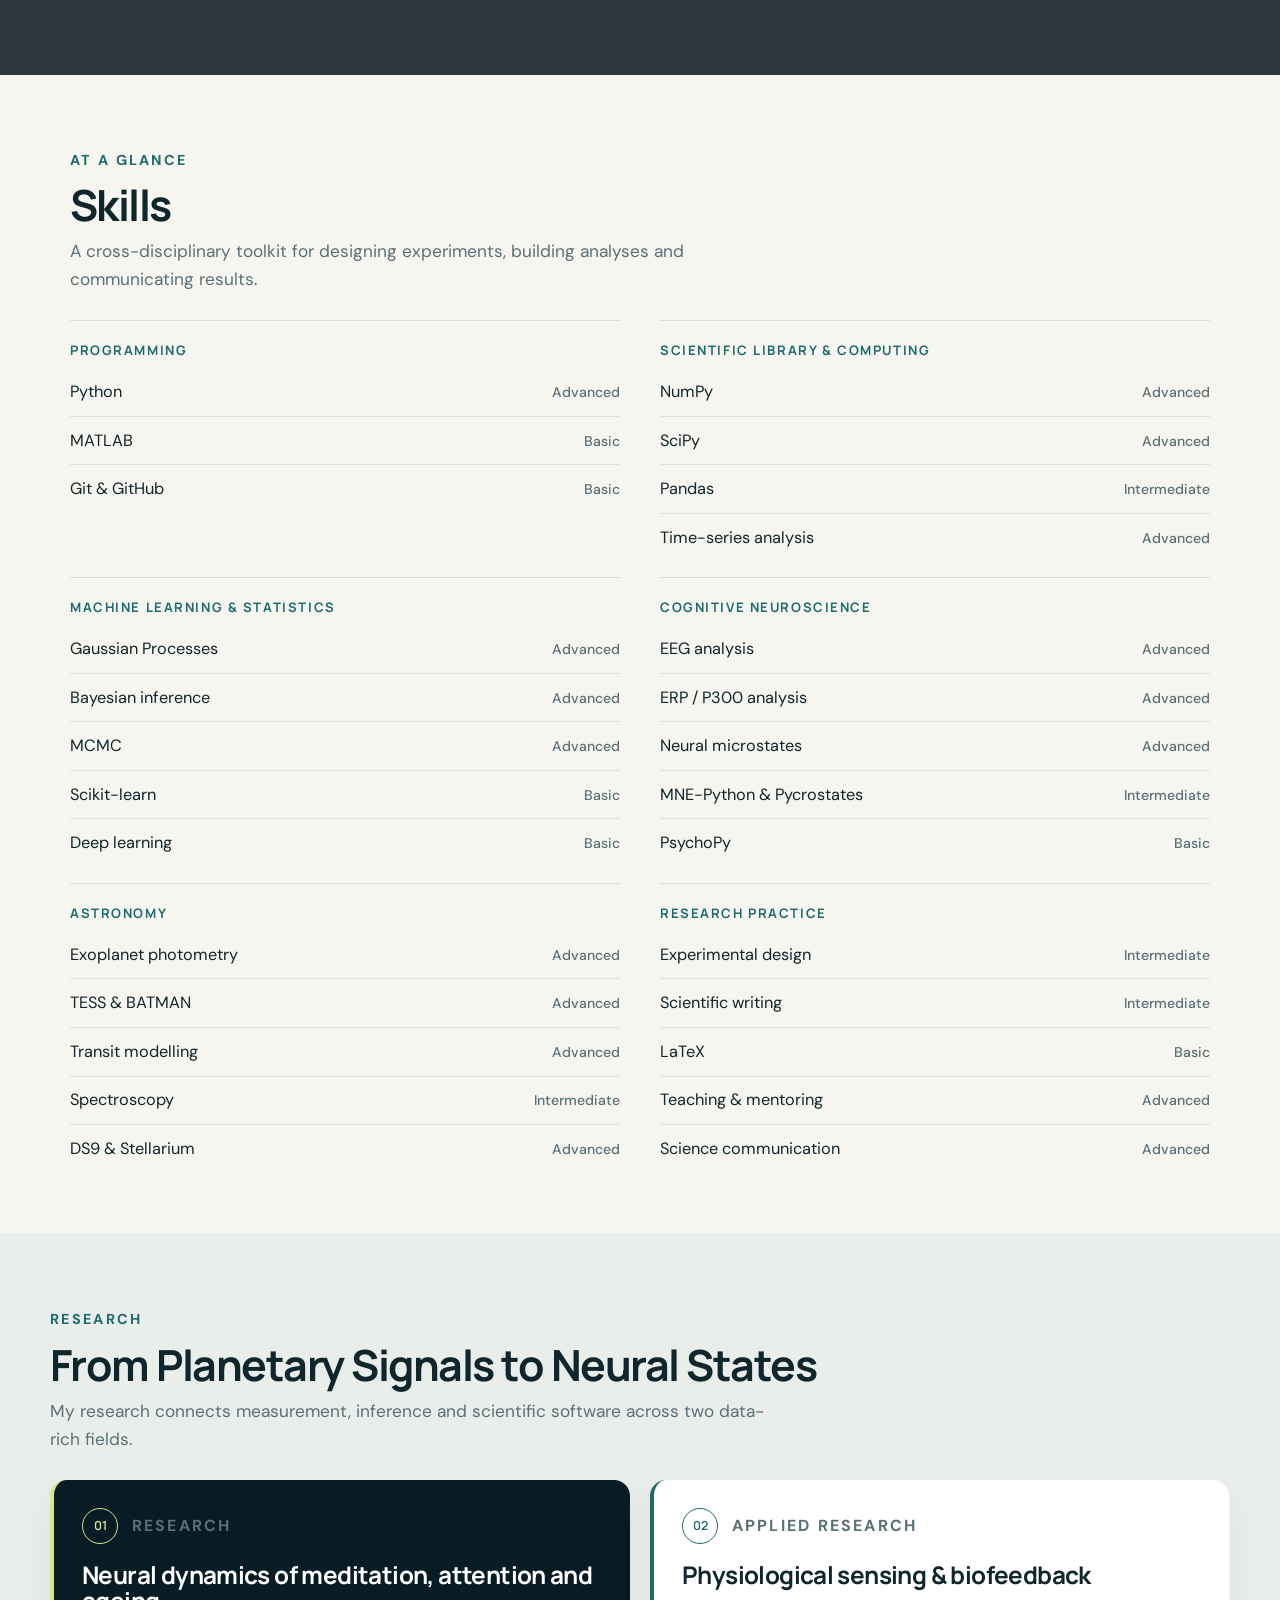
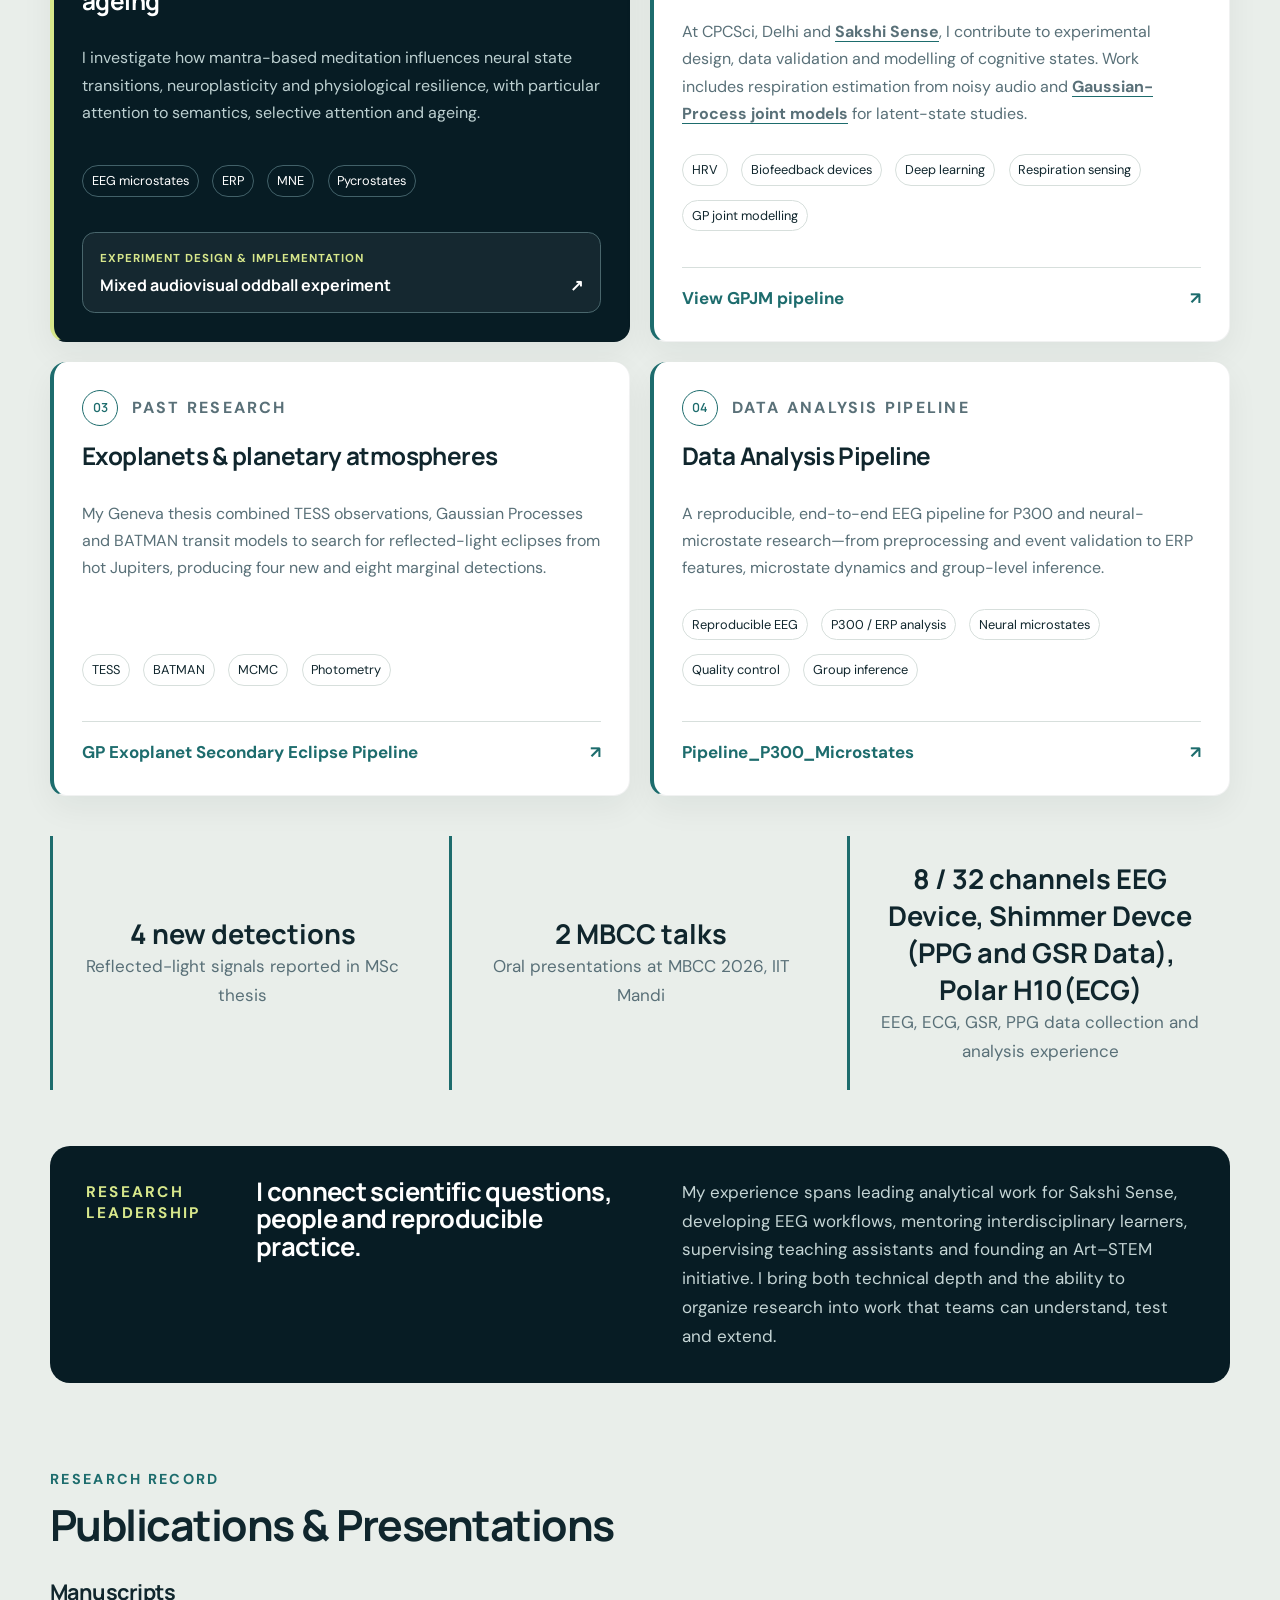
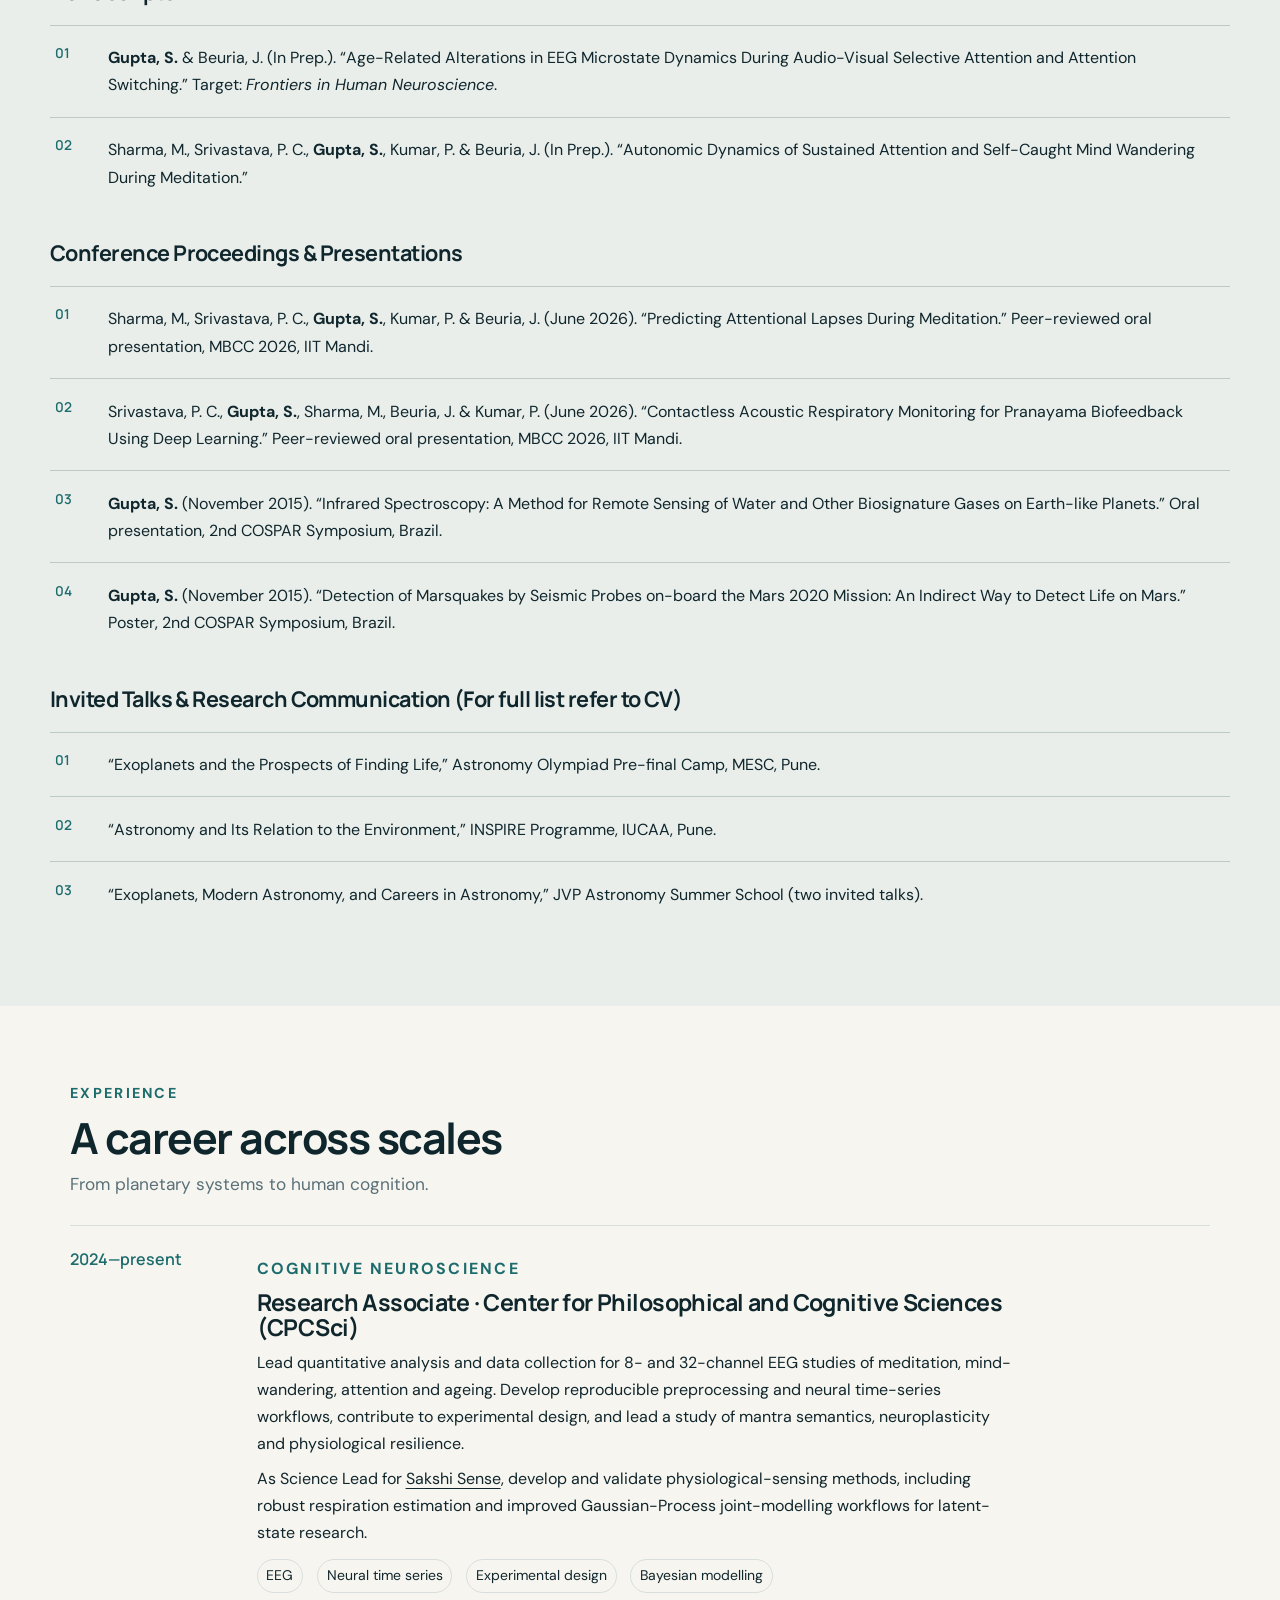
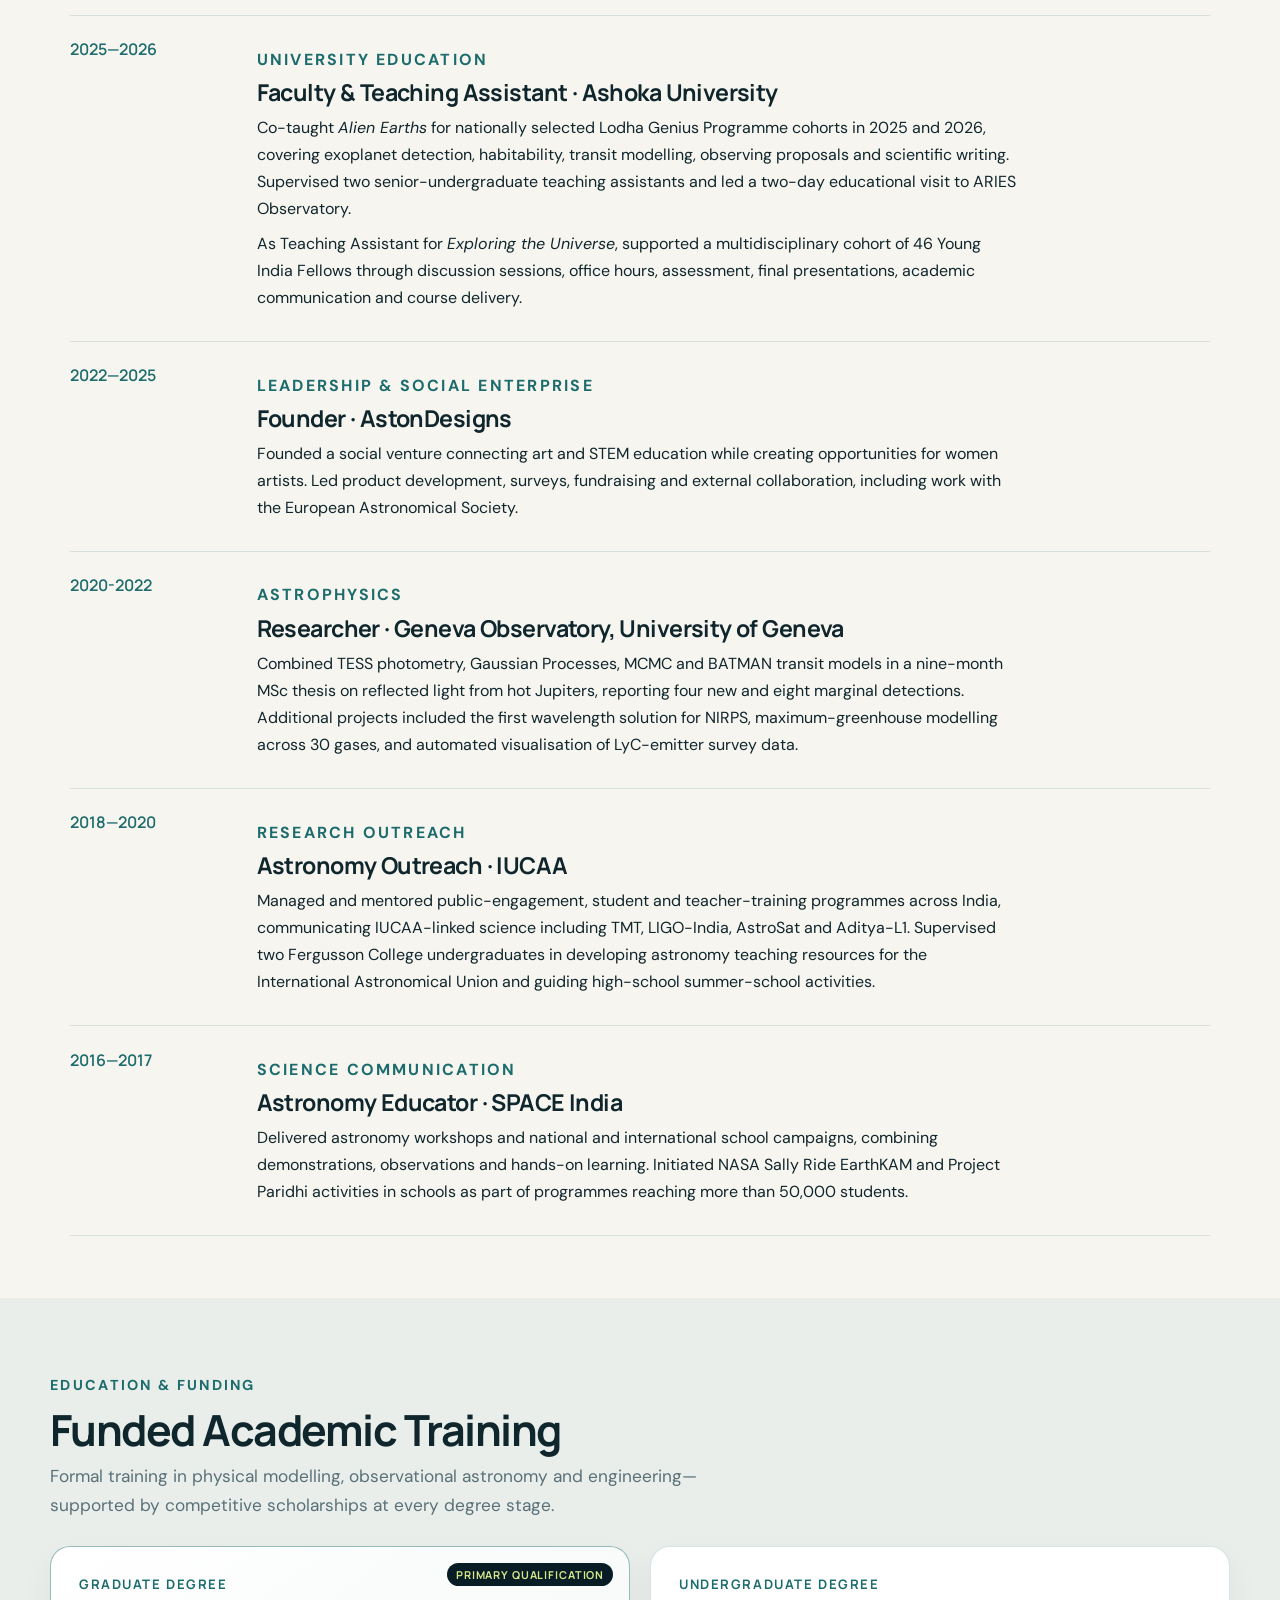
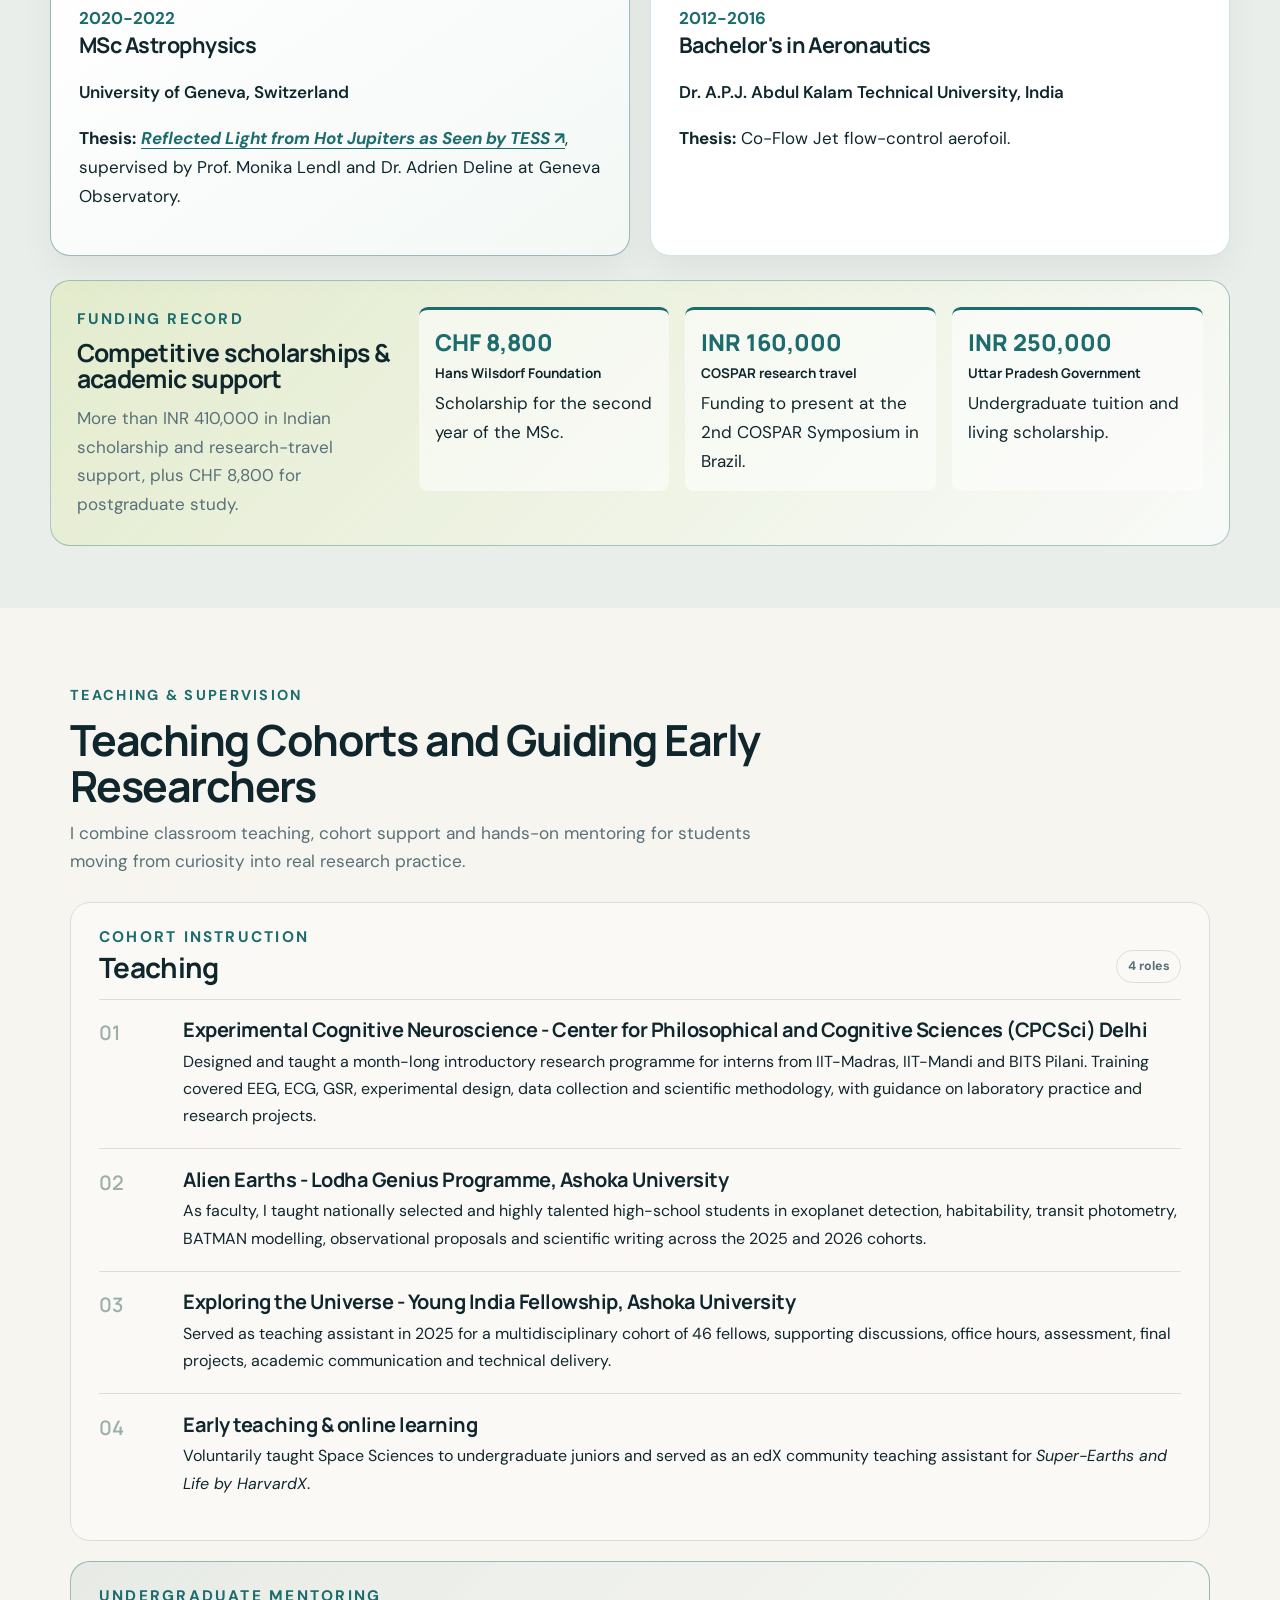
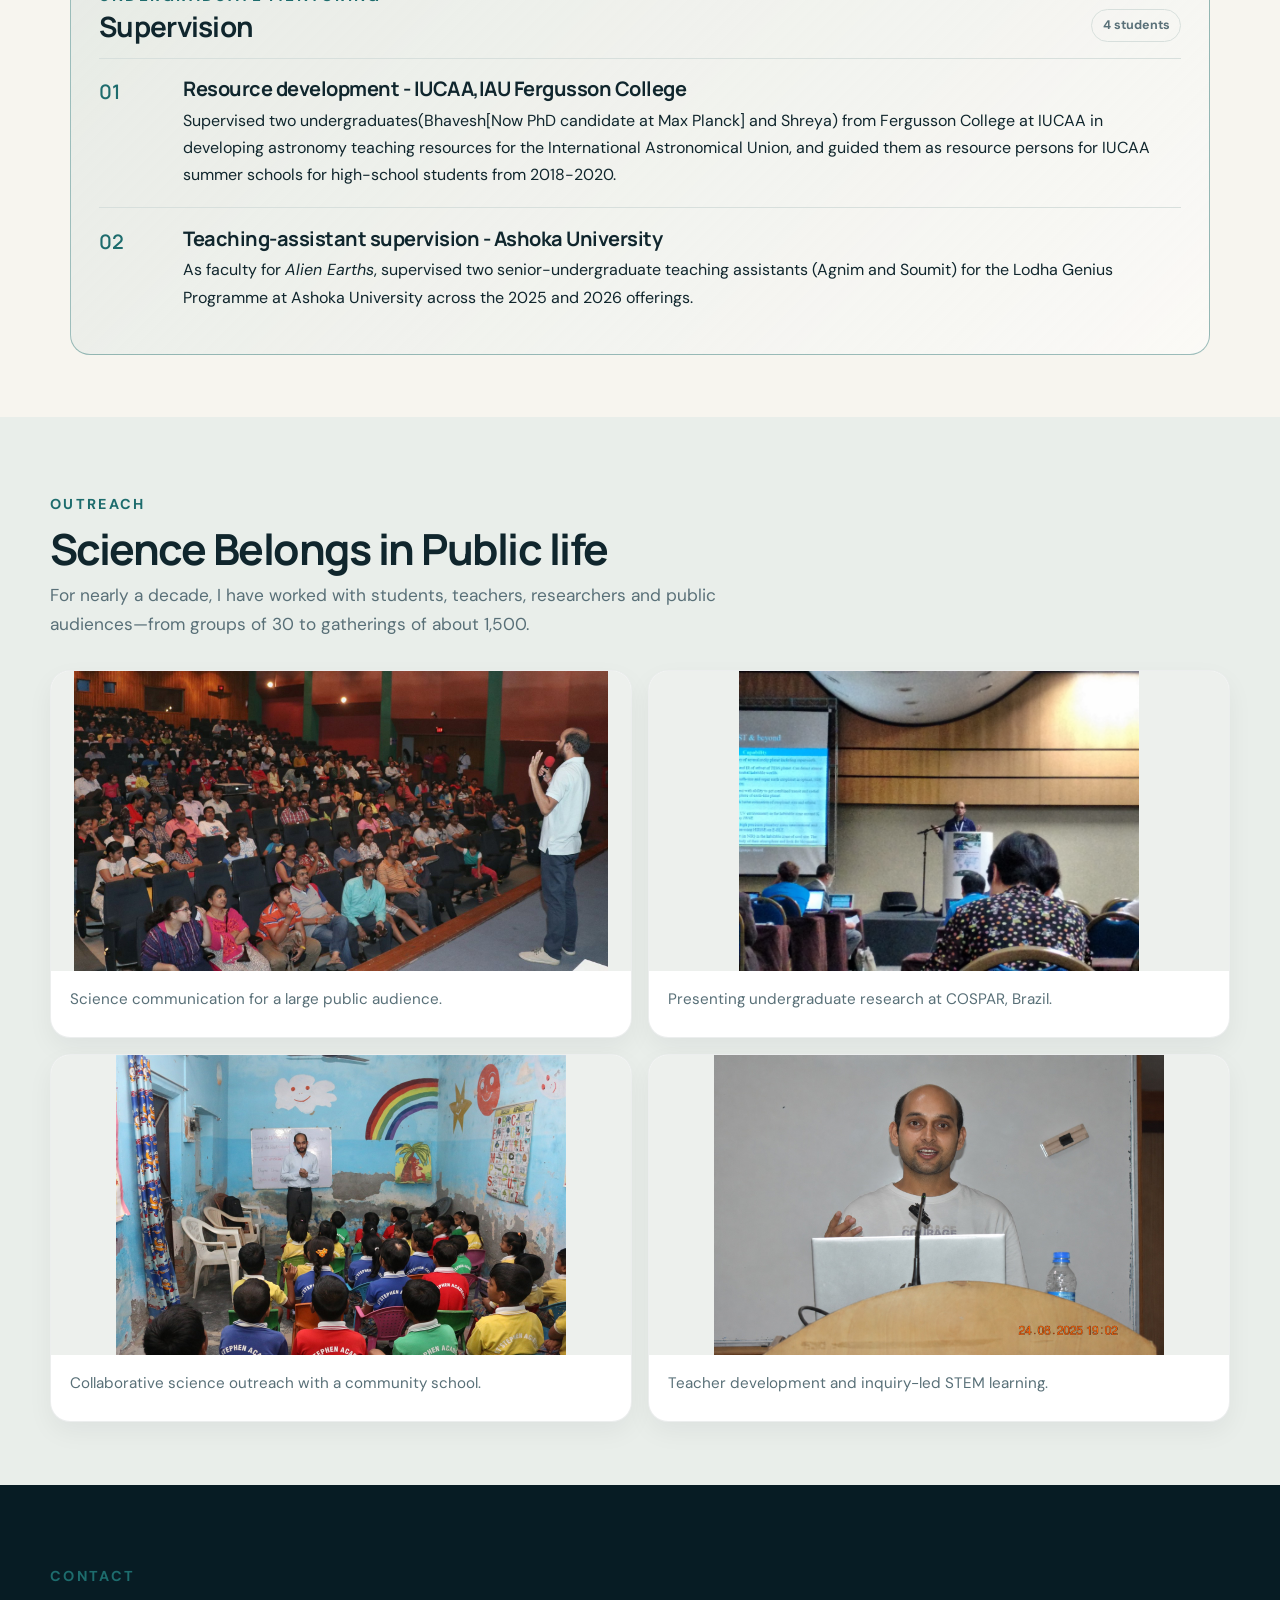
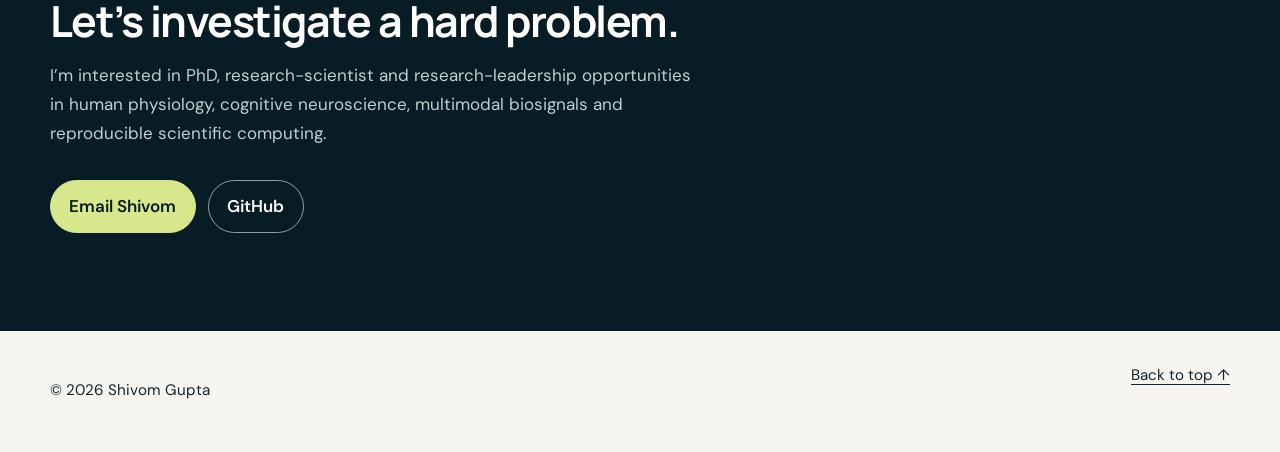
==== commit a5829ce3: "Update index.html" ====
--- a/index.html
+++ b/index.html
@@ -76,18 +76,12 @@
 <p class="eyebrow">Researcher · Scientific programmer · Educator</p>
 <h1 id="hero-title">Finding Patterns in <em>Brains</em>, <em>Planets</em>, and Complex Data.</h1>
 <p class="lede">I’m Shivom Gupta, an interdisciplinary researcher working across human physiology, cognitive neuroscience and probabilistic modelling. I design experiments and build reproducible pipelines that turn noisy multimodal signals into testable scientific insight.</p>
-<p class="current">
+<p class="">
     <span aria-hidden="true"></span>
-    Research Associate at CPCSci, Delhi
-</p>
-
-<p class="current">
-    <span aria-hidden="true"></span>
-    Science Lead -
-    <a href="https://tech.issdelhi.org/sakshisense.php#usp"
-       target="_blank"
-       rel="noopener noreferrer">
-        Sakshi Sense
+    <strong>Research Associate at CPCSci, Delhi</strong><br>
+    <strong>Science Lead - </strong>
+    <a href="https://tech.issdelhi.org/sakshisense.php#usp" target="_blank" rel="noopener noreferrer">
+        <strong>Sakshi Sense</strong>
     </a>
 </p>
 <div class="actions">
@@ -204,7 +198,7 @@
 </div>
 <div class="card-grid research-grid">
 <article class="card featured">
-<div class="research-card-head"><span class="card-index">01</span><p class="tag">Current research</p></div>
+<div class="research-card-head"><span class="card-index">01</span><p class="tag"> research</p></div>
 <h3>Neural dynamics of meditation, attention and ageing</h3>
 <p>I investigate how mantra-based meditation influences neural state transitions, neuroplasticity and physiological resilience, with particular attention to semantics, selective attention and ageing.</p>
 <ul class="chips">
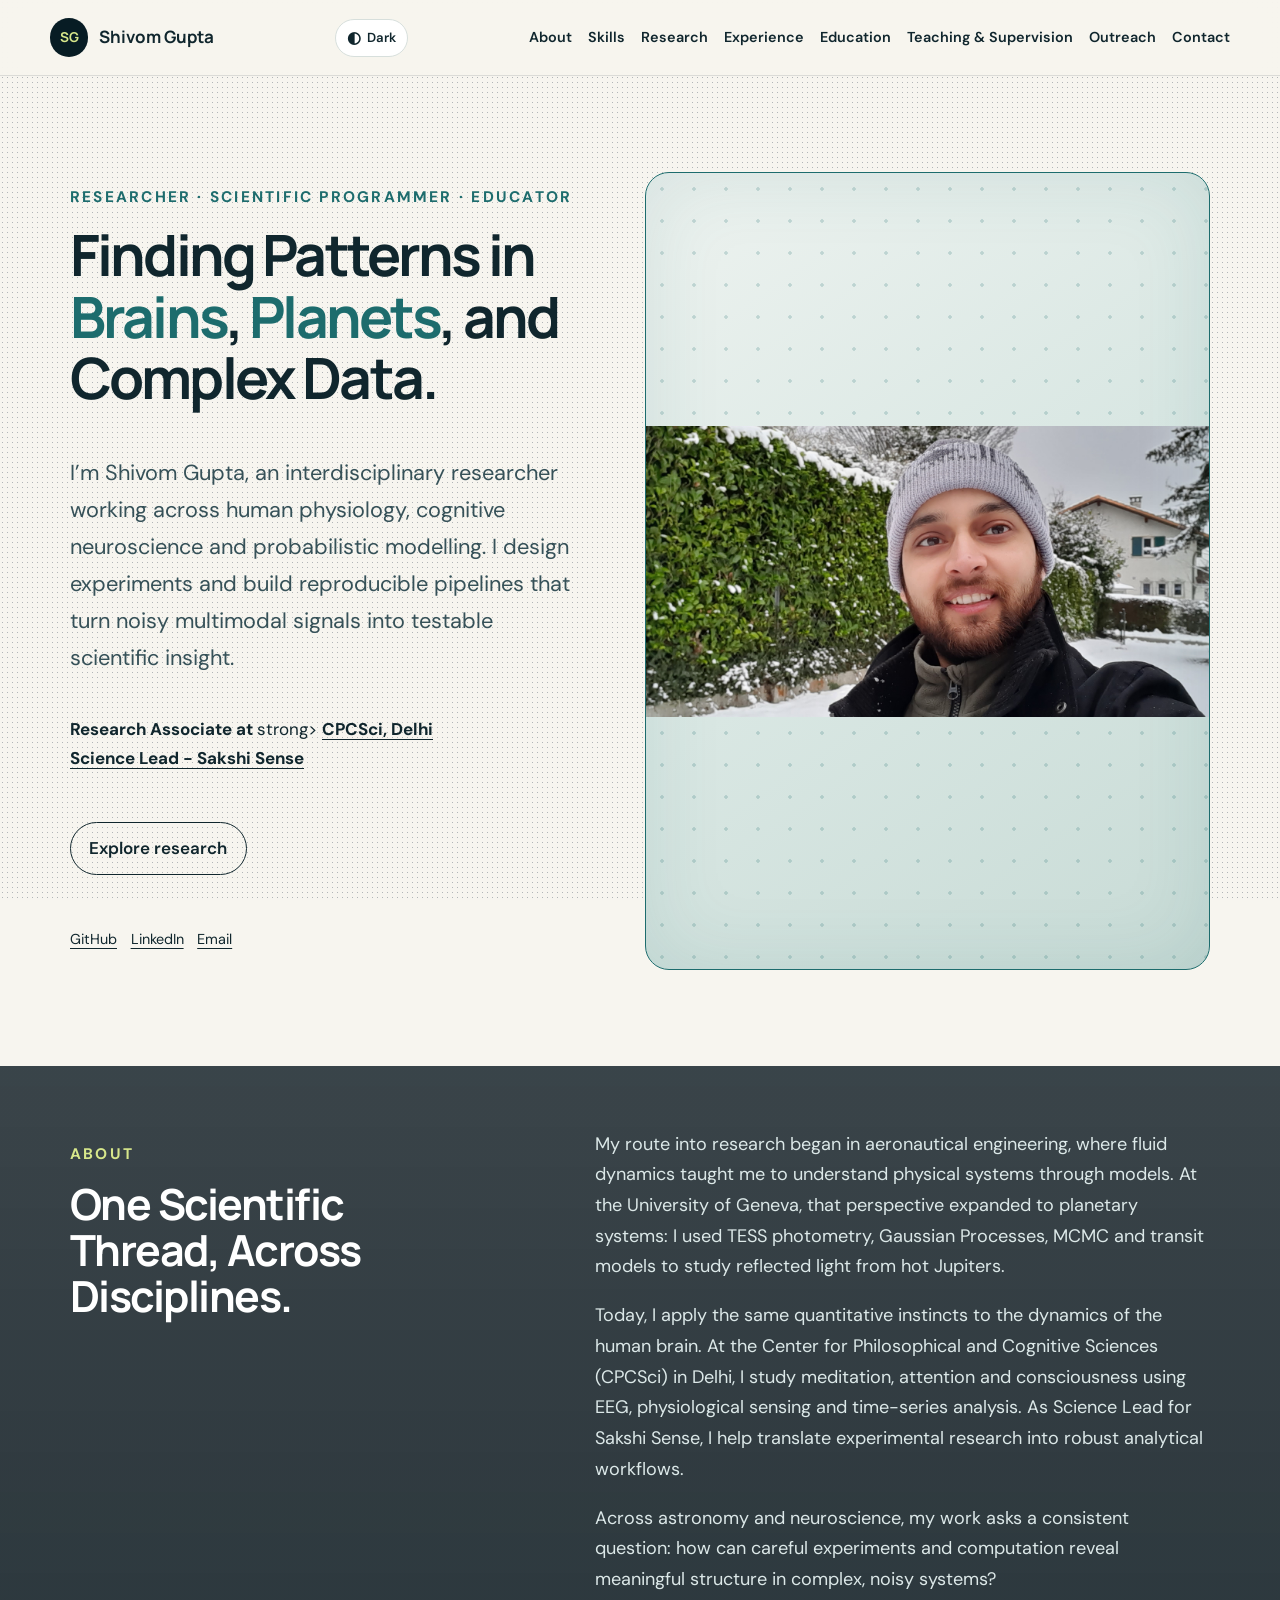
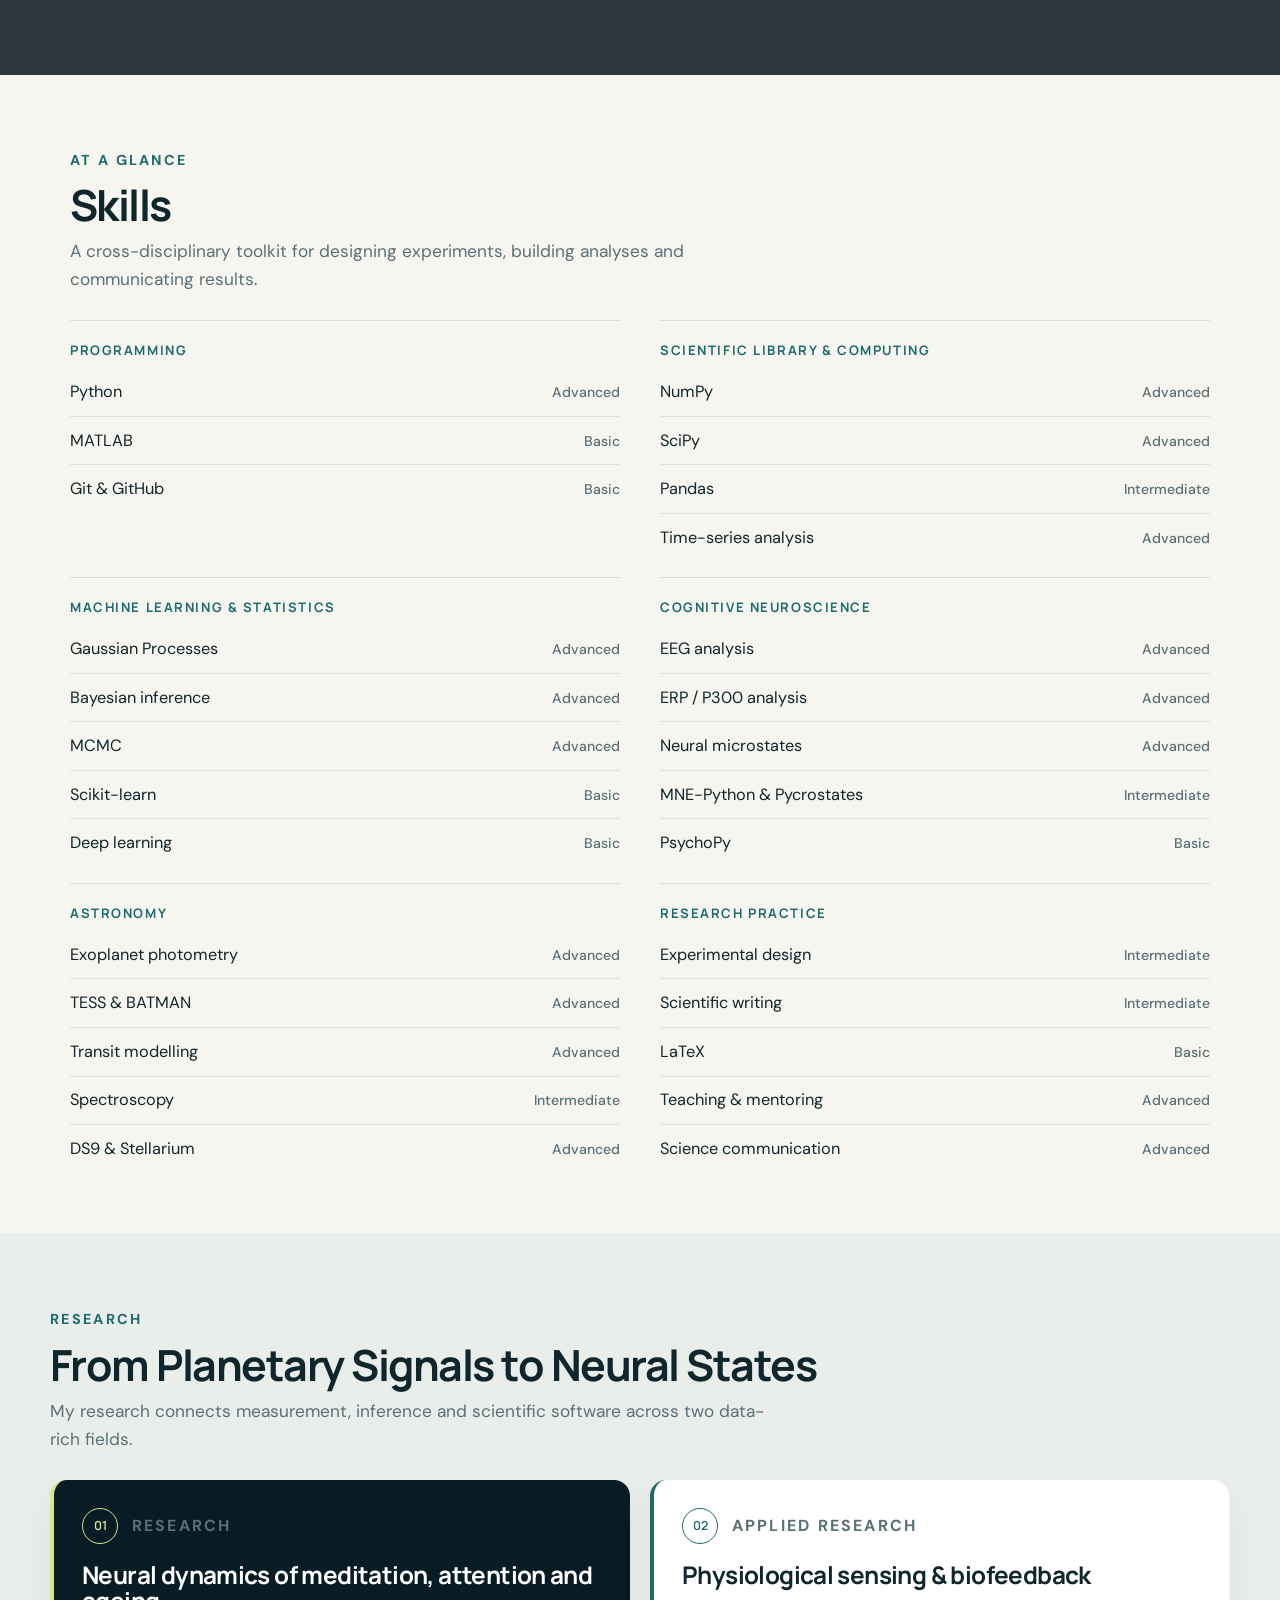
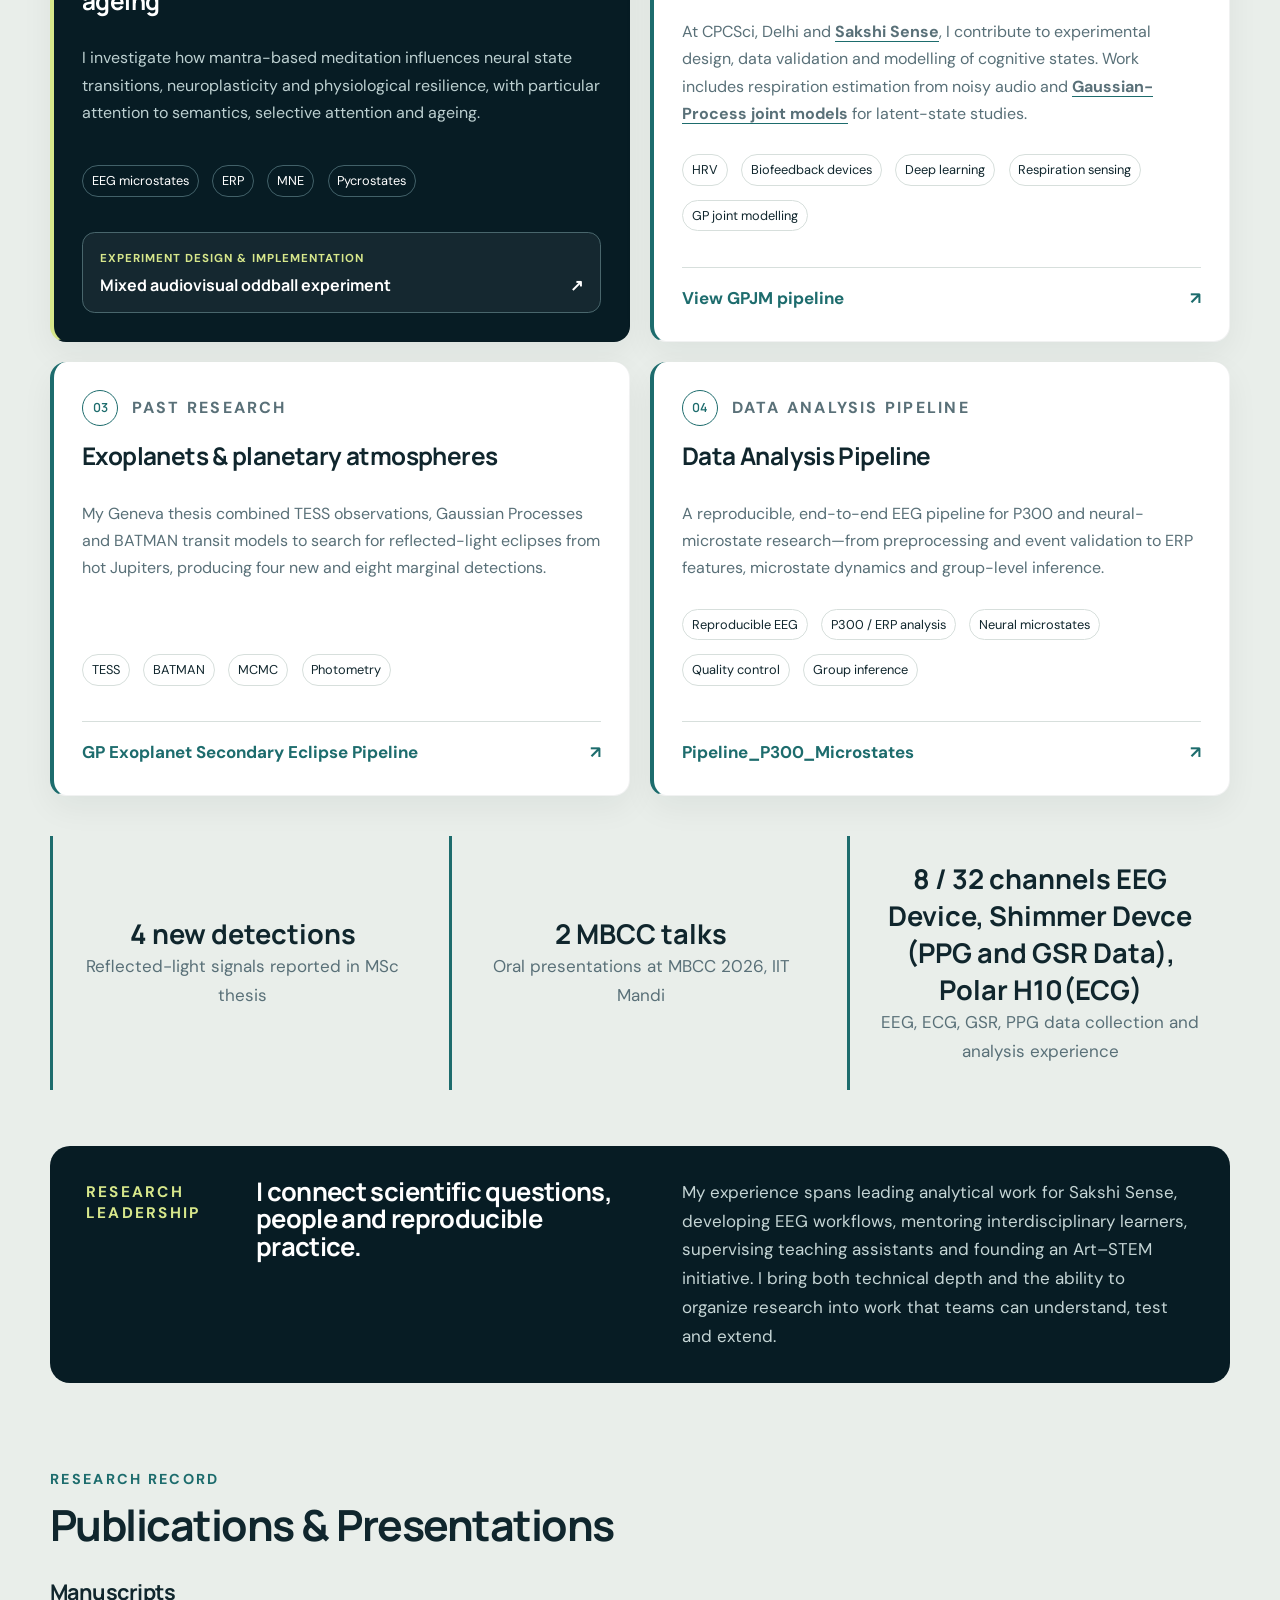
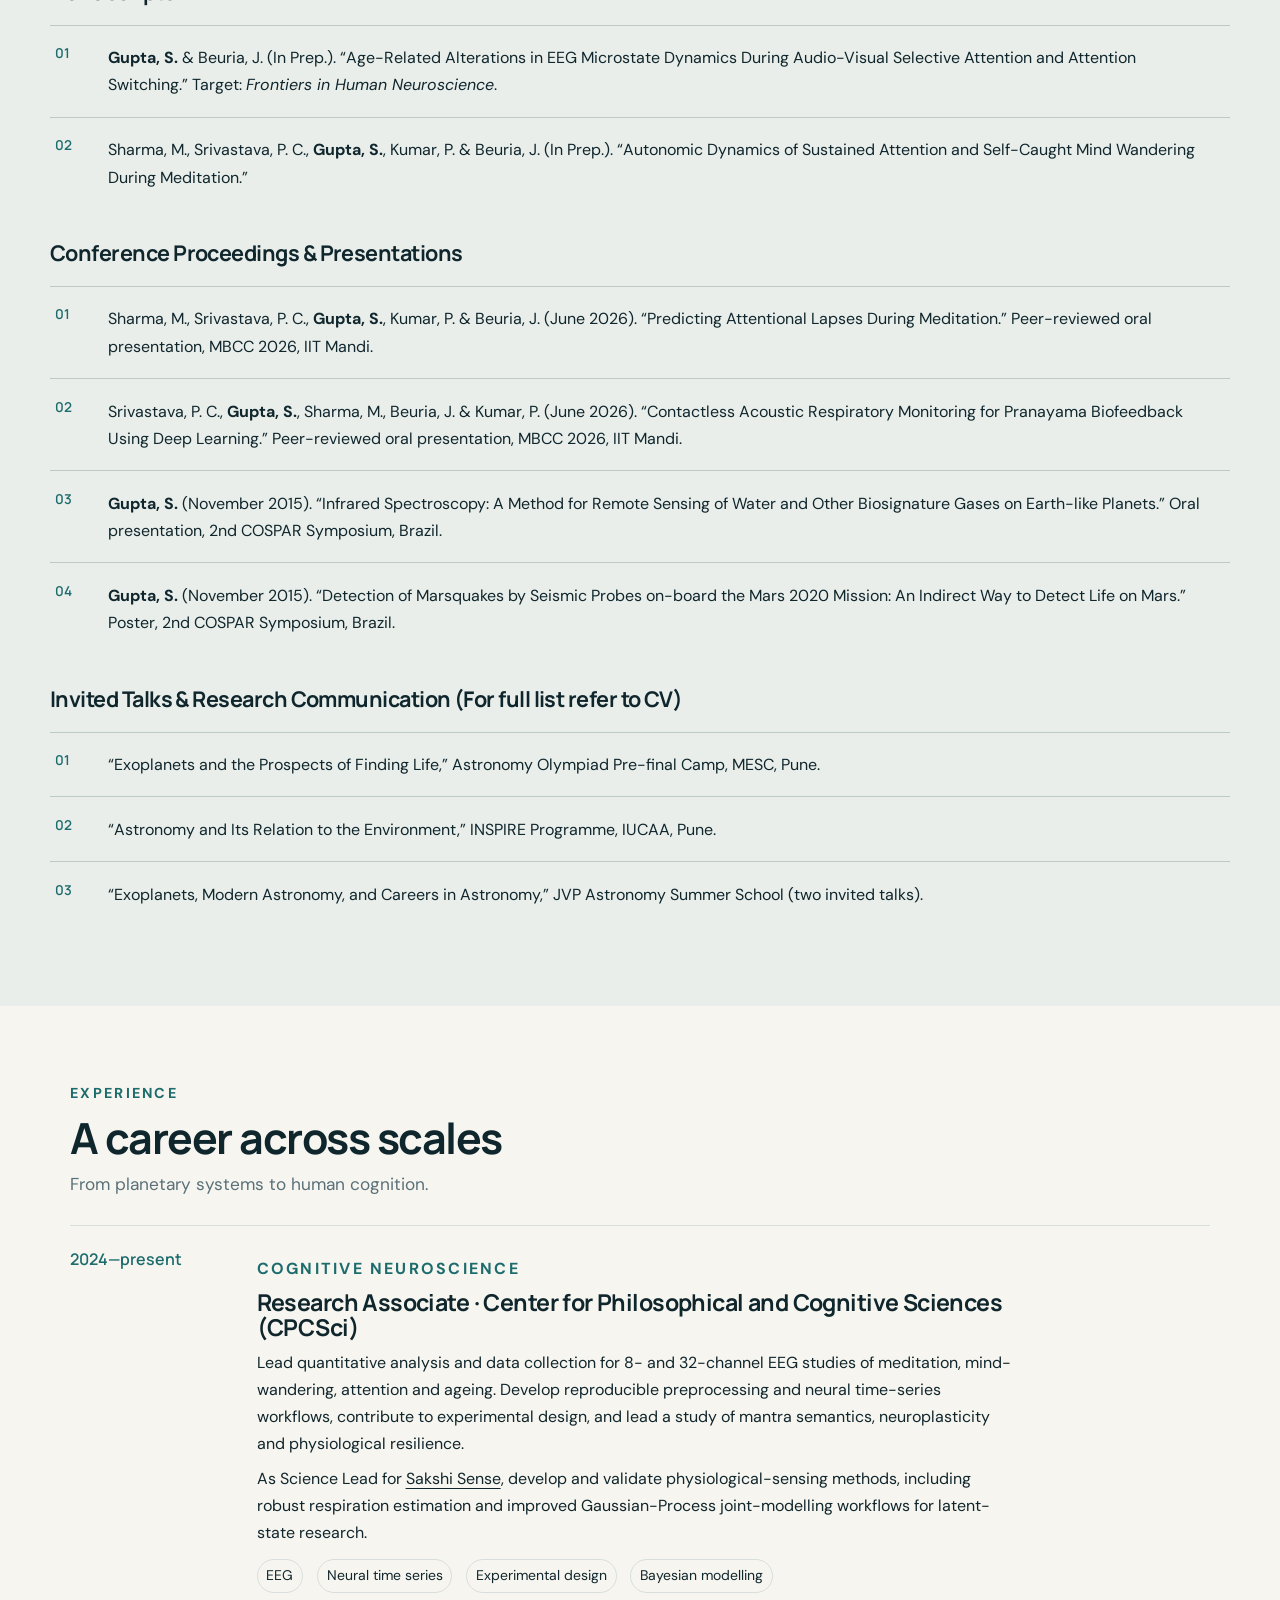
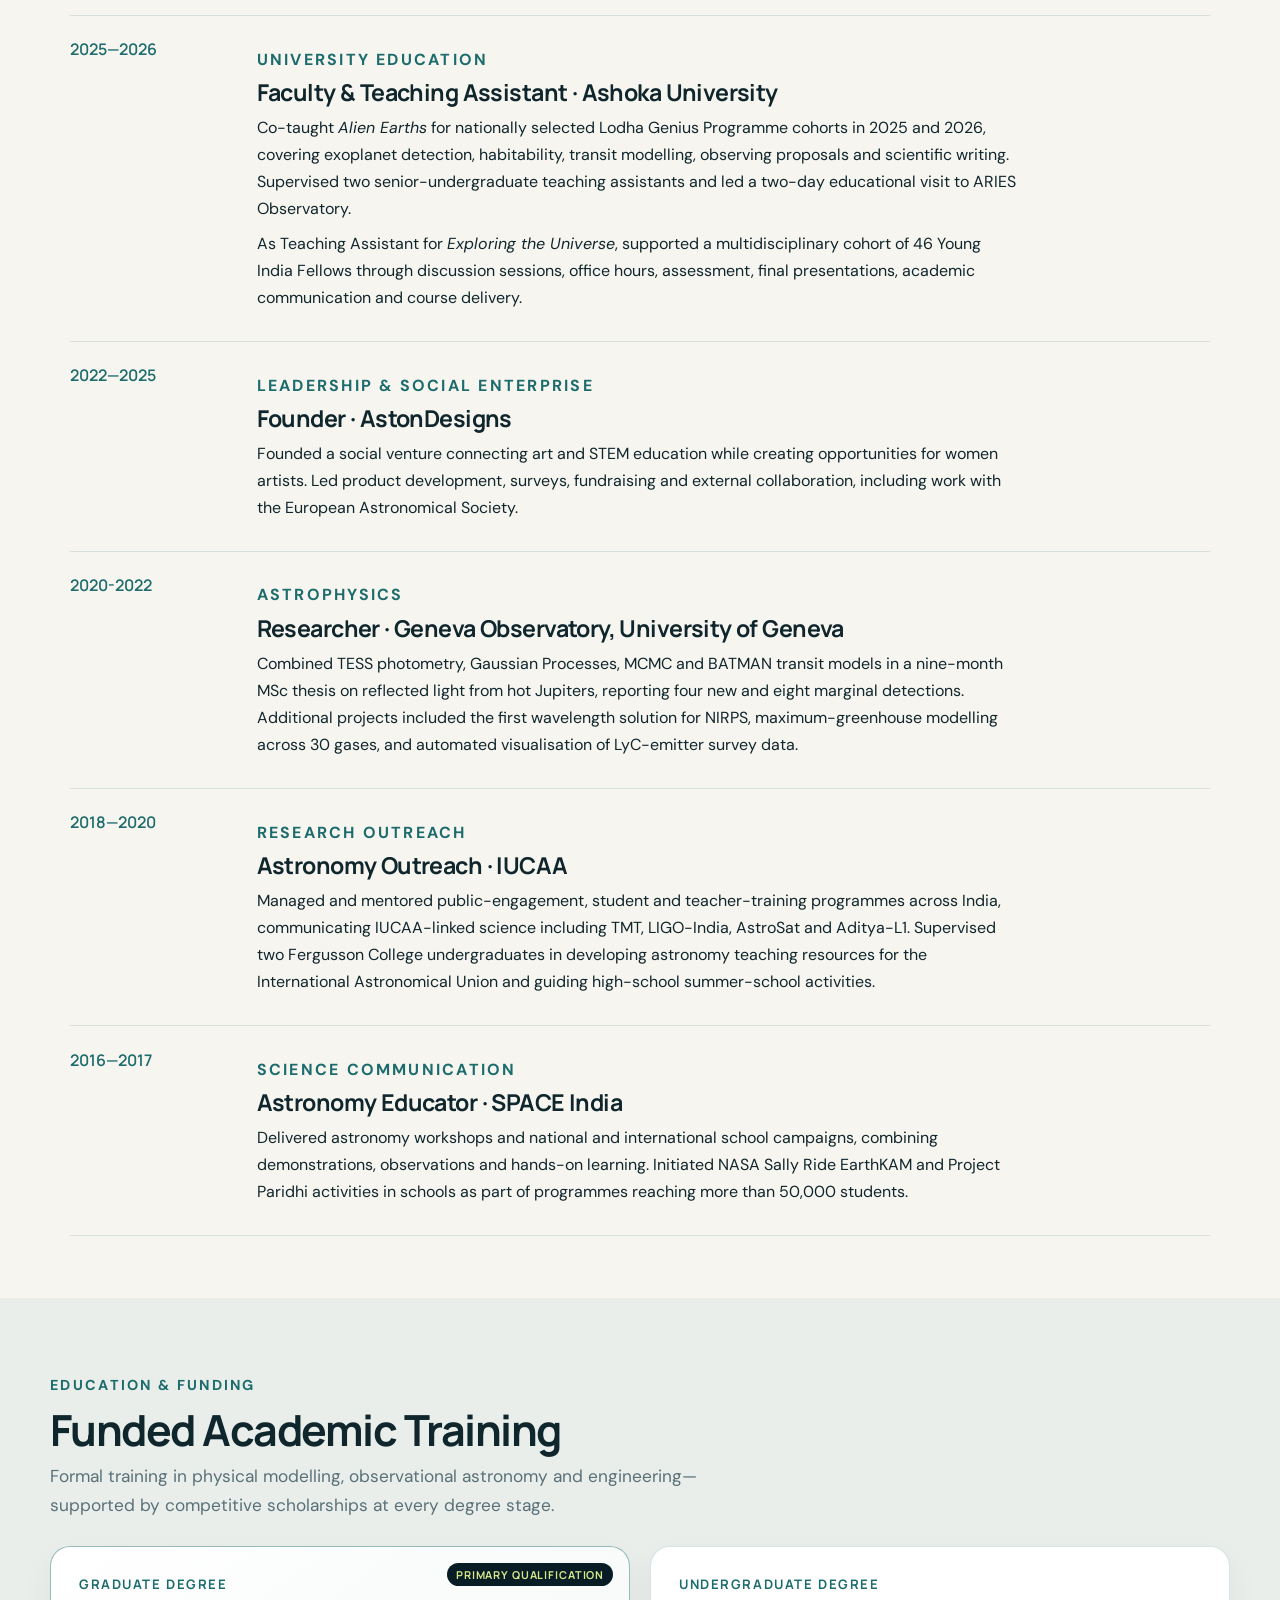
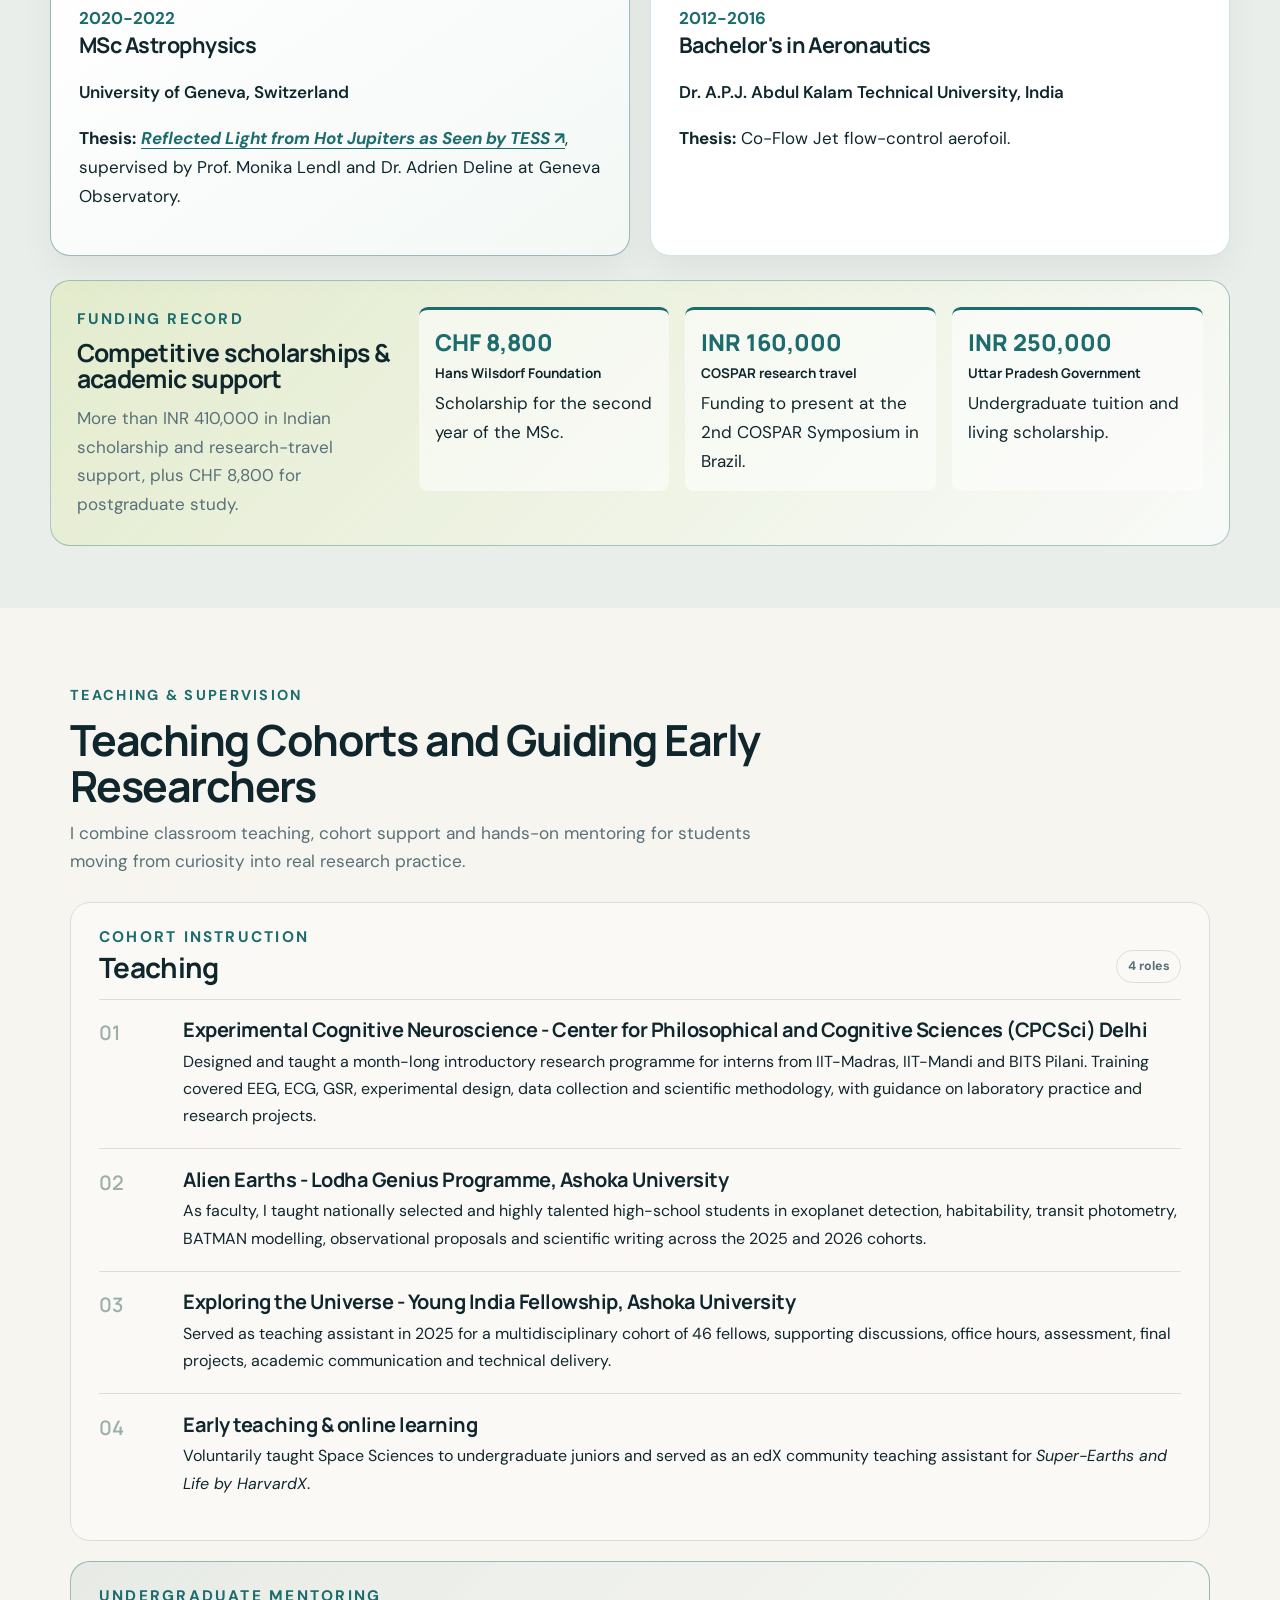
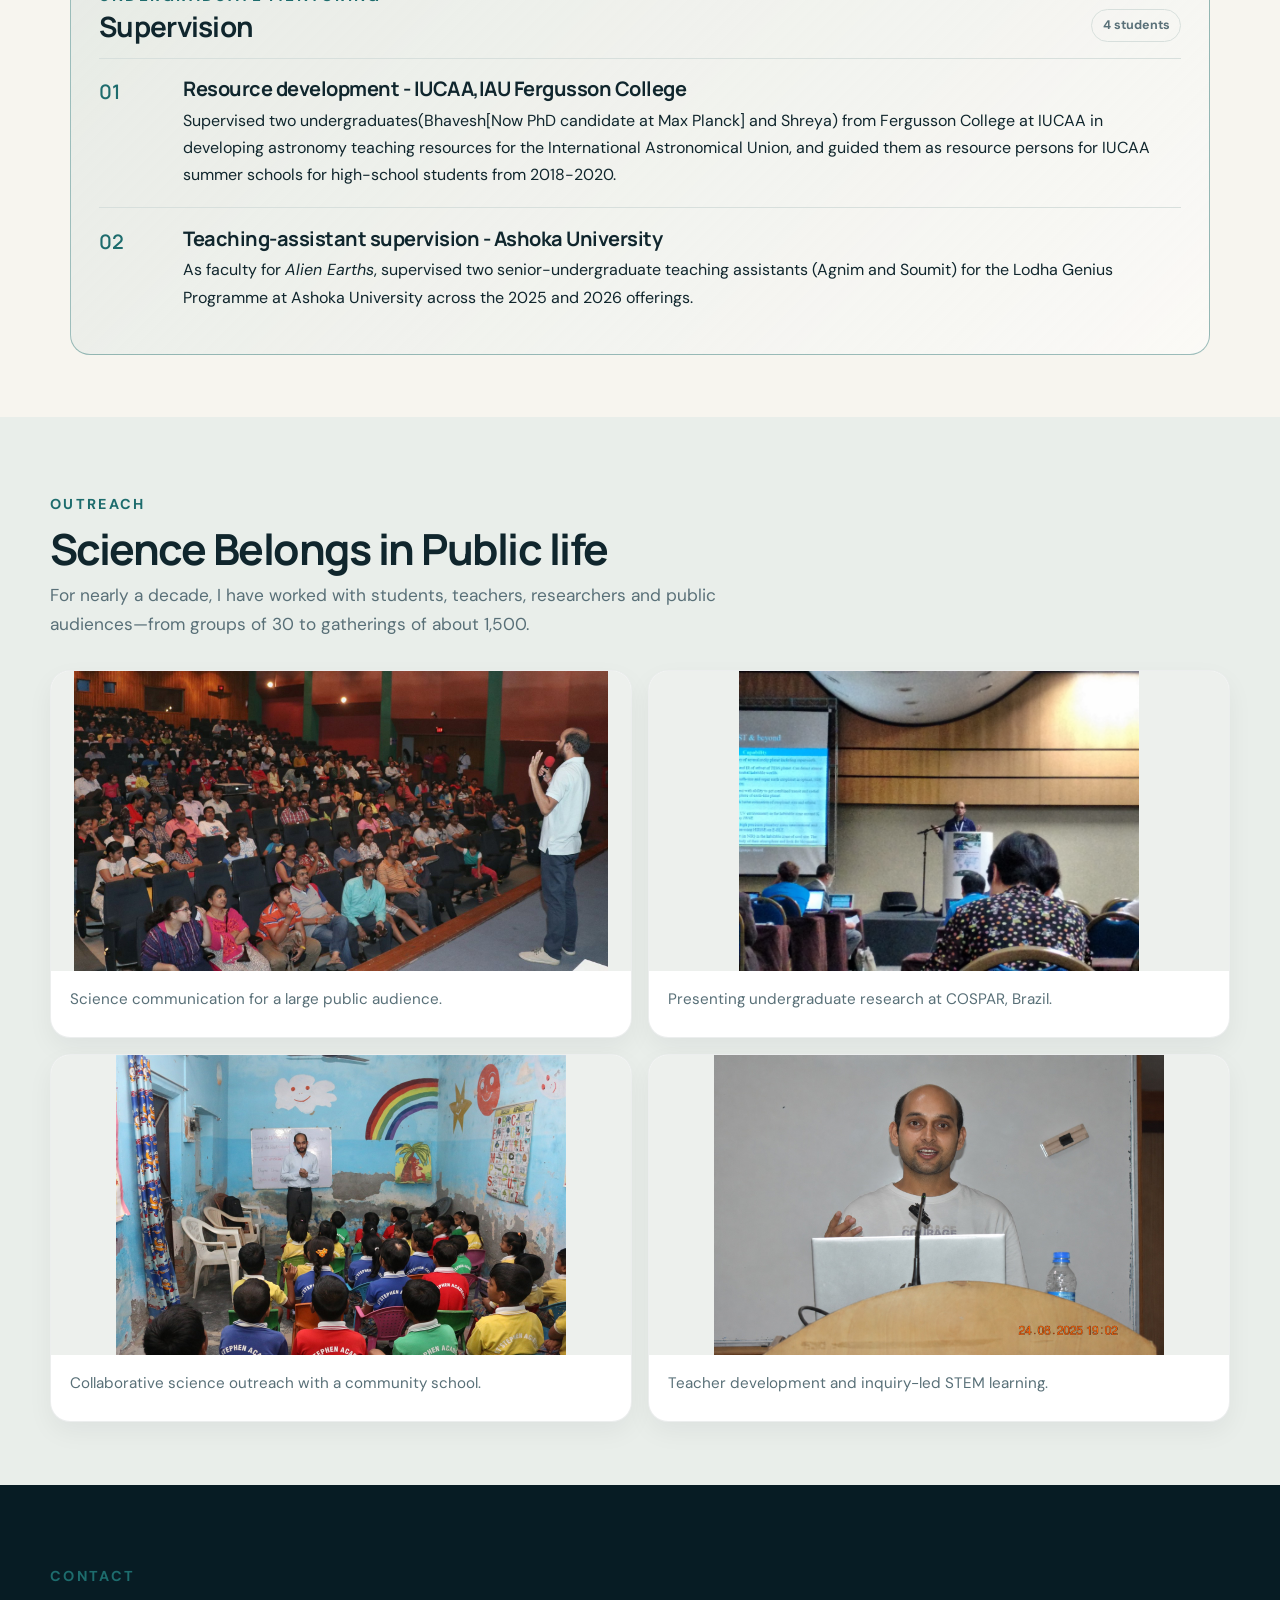
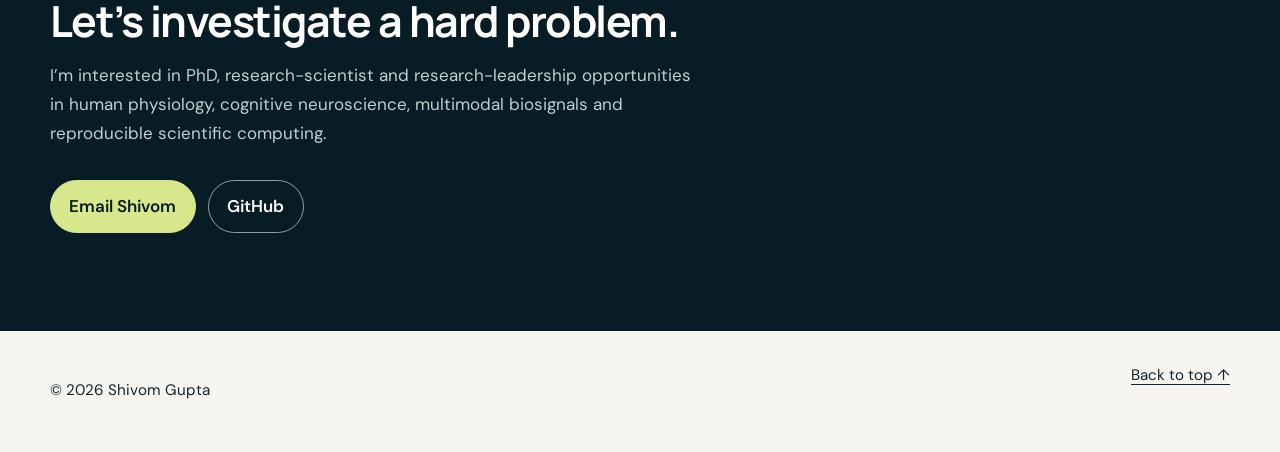
==== commit 62762ff9: "Update index.html" ====
--- a/index.html
+++ b/index.html
@@ -78,7 +78,9 @@
 <p class="lede">I’m Shivom Gupta, an interdisciplinary researcher working across human physiology, cognitive neuroscience and probabilistic modelling. I design experiments and build reproducible pipelines that turn noisy multimodal signals into testable scientific insight.</p>
 <p class="">
     <span aria-hidden="true"></span>
-    <strong>Research Associate at CPCSci, Delhi</strong><br>
+    <strong>Research Associate at </strong>strong>
+    <a href="https://cpcsci.org/" target="_blank" rel="noopener noreferrer">
+        <strong>CPCSci, Delhi</strong> <br>
     <strong>Science Lead - </strong>
     <a href="https://tech.issdelhi.org/sakshisense.php#usp" target="_blank" rel="noopener noreferrer">
         <strong>Sakshi Sense</strong>
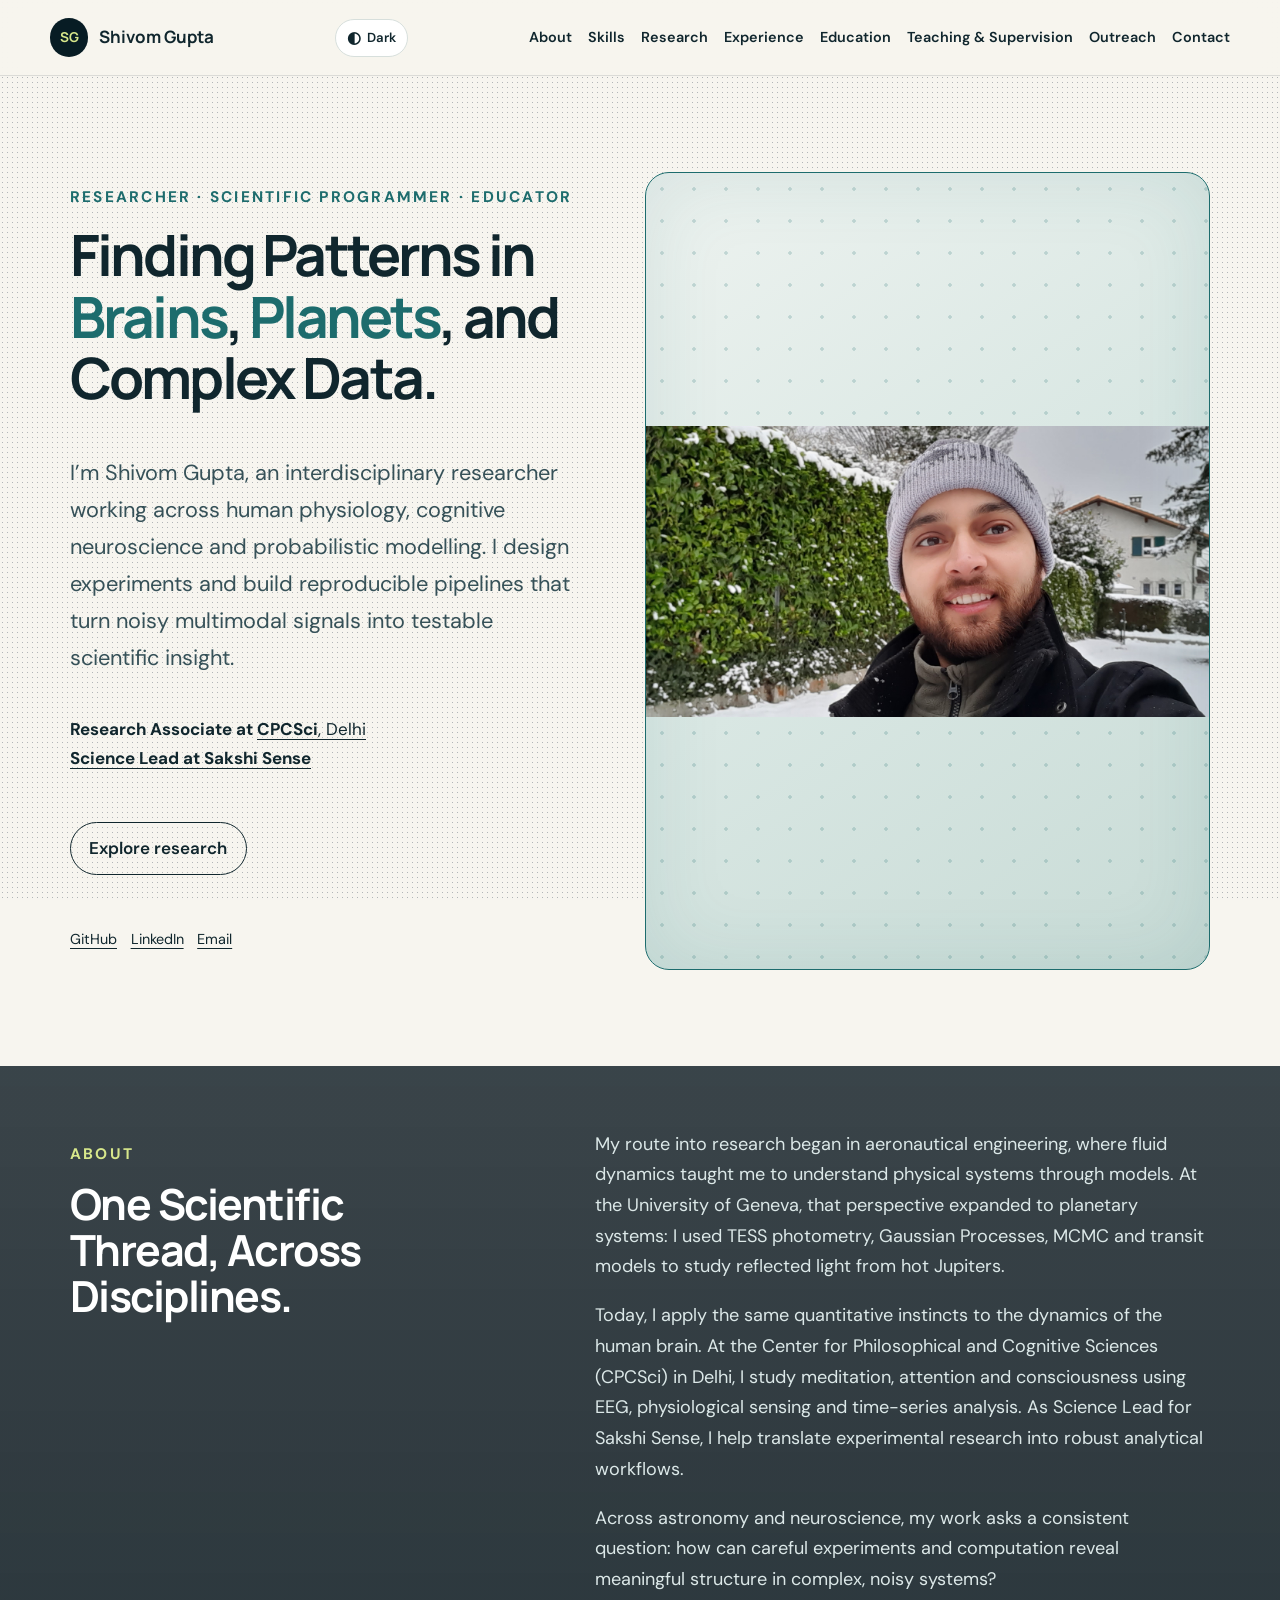
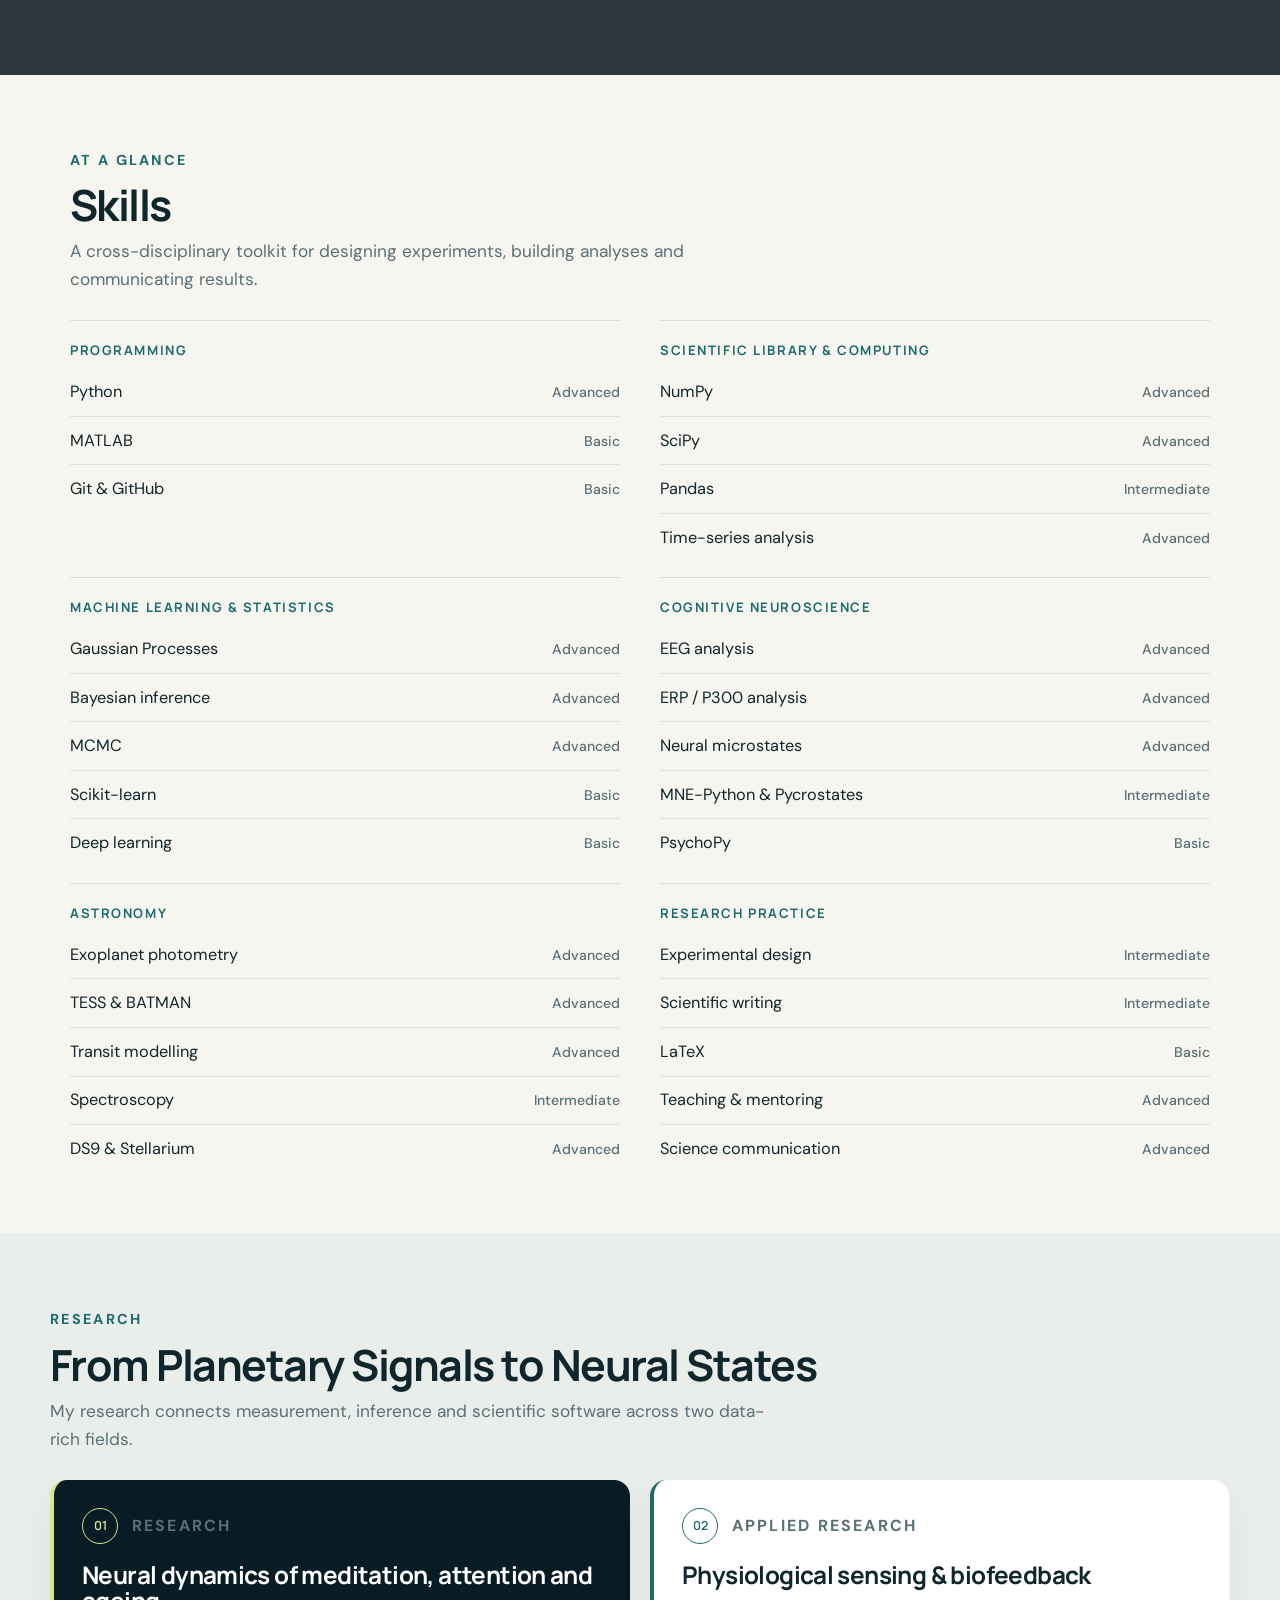
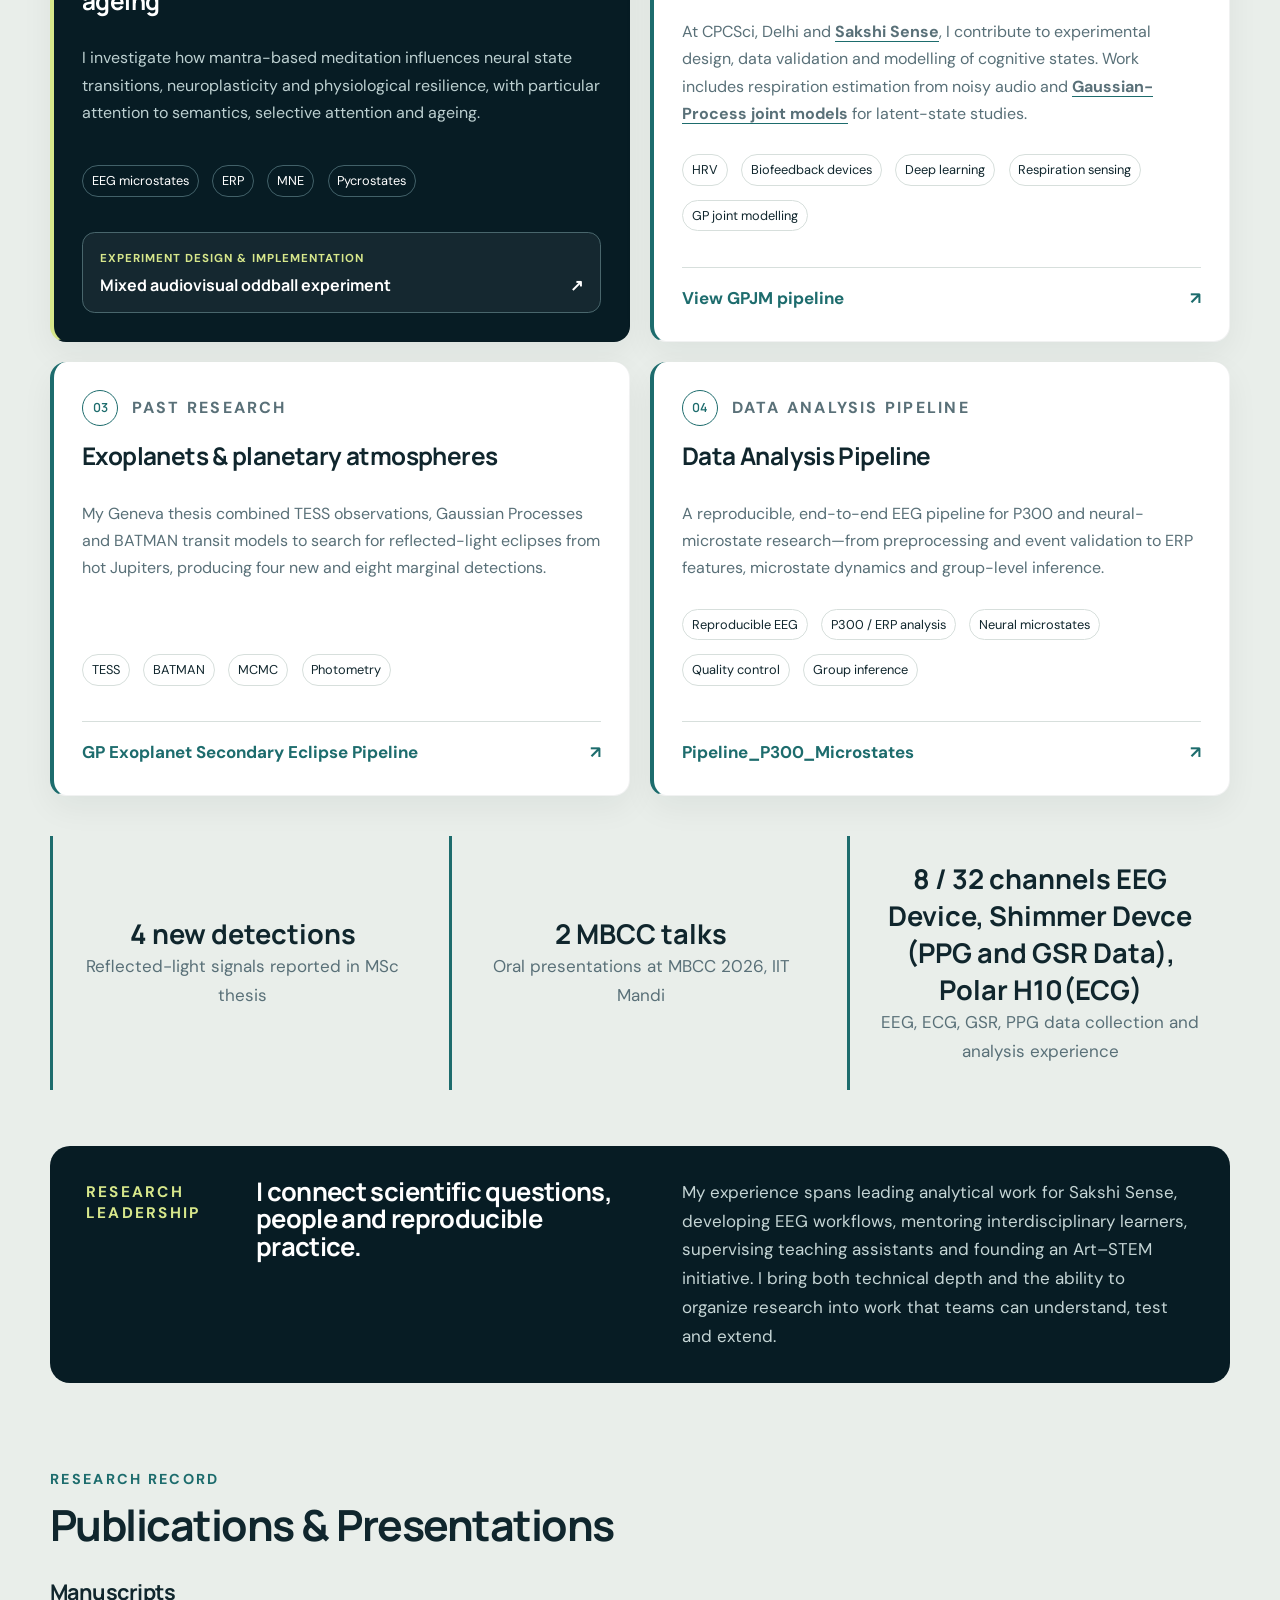
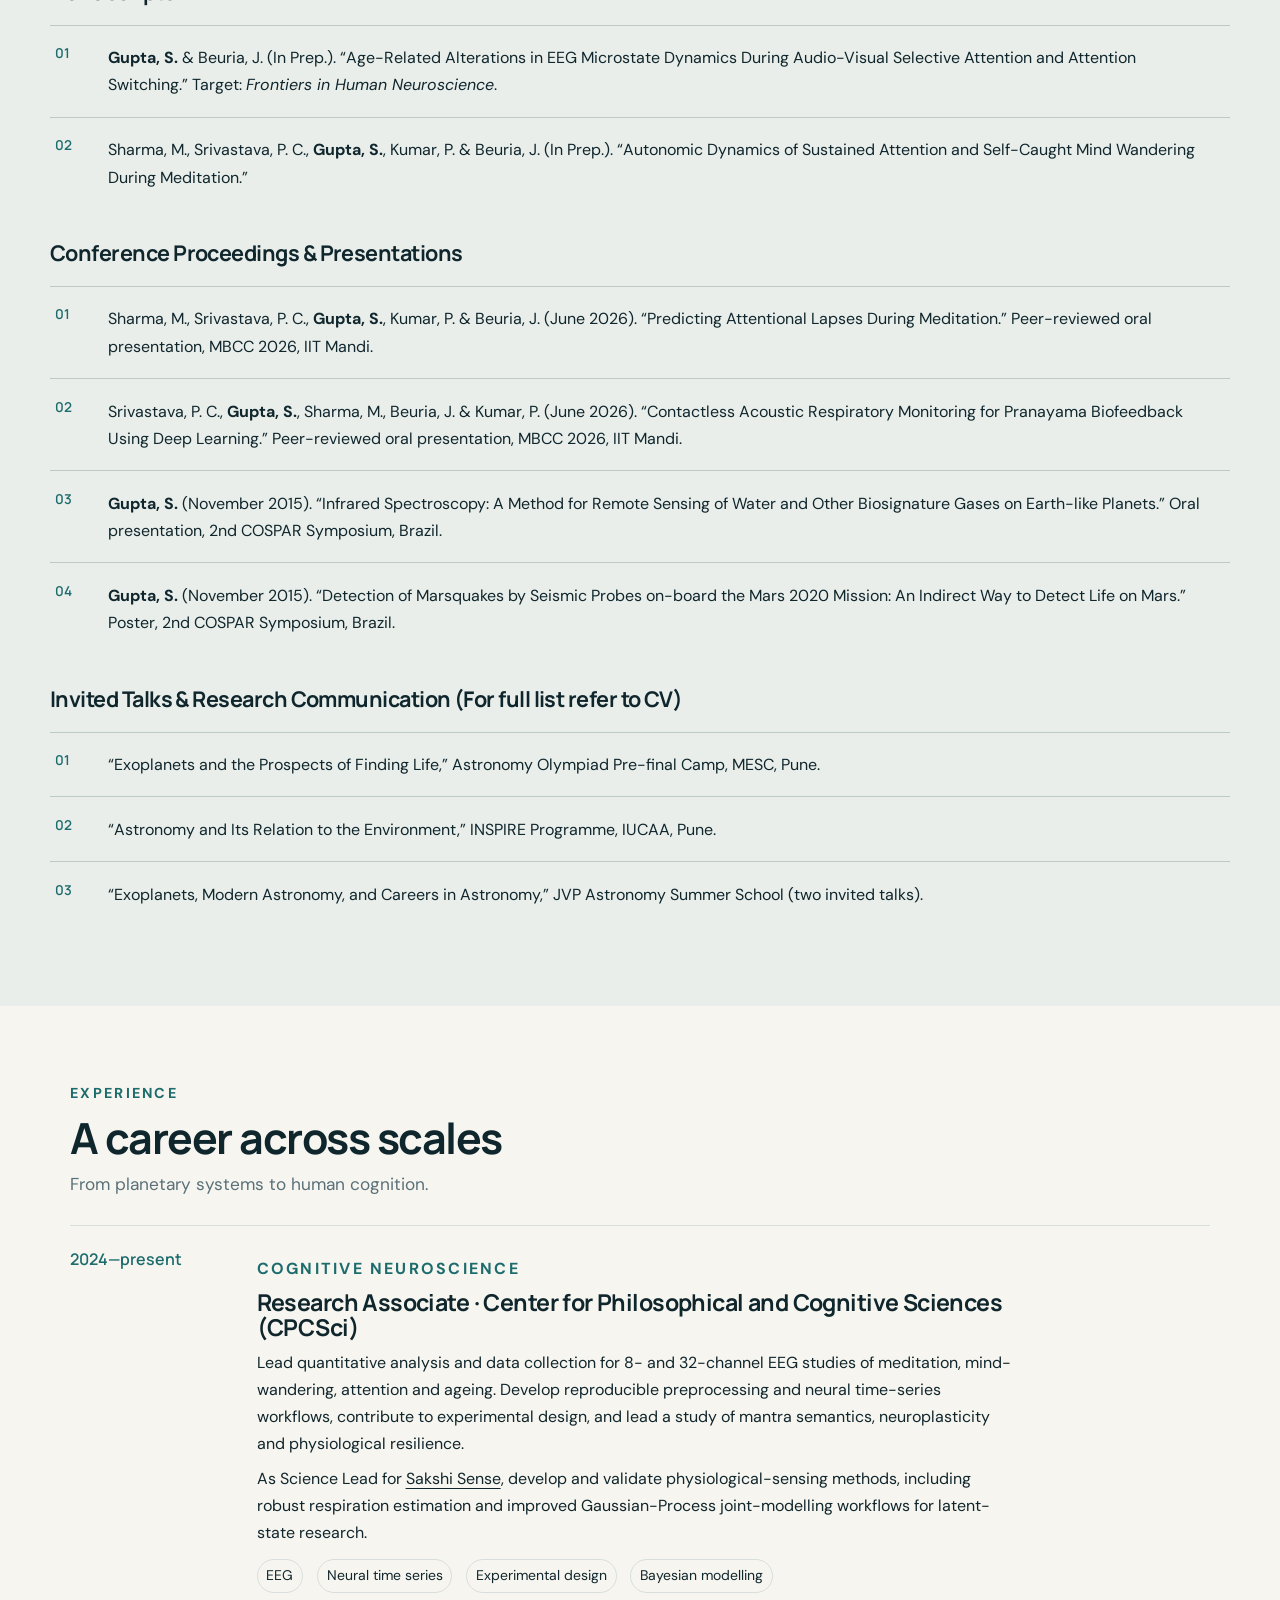
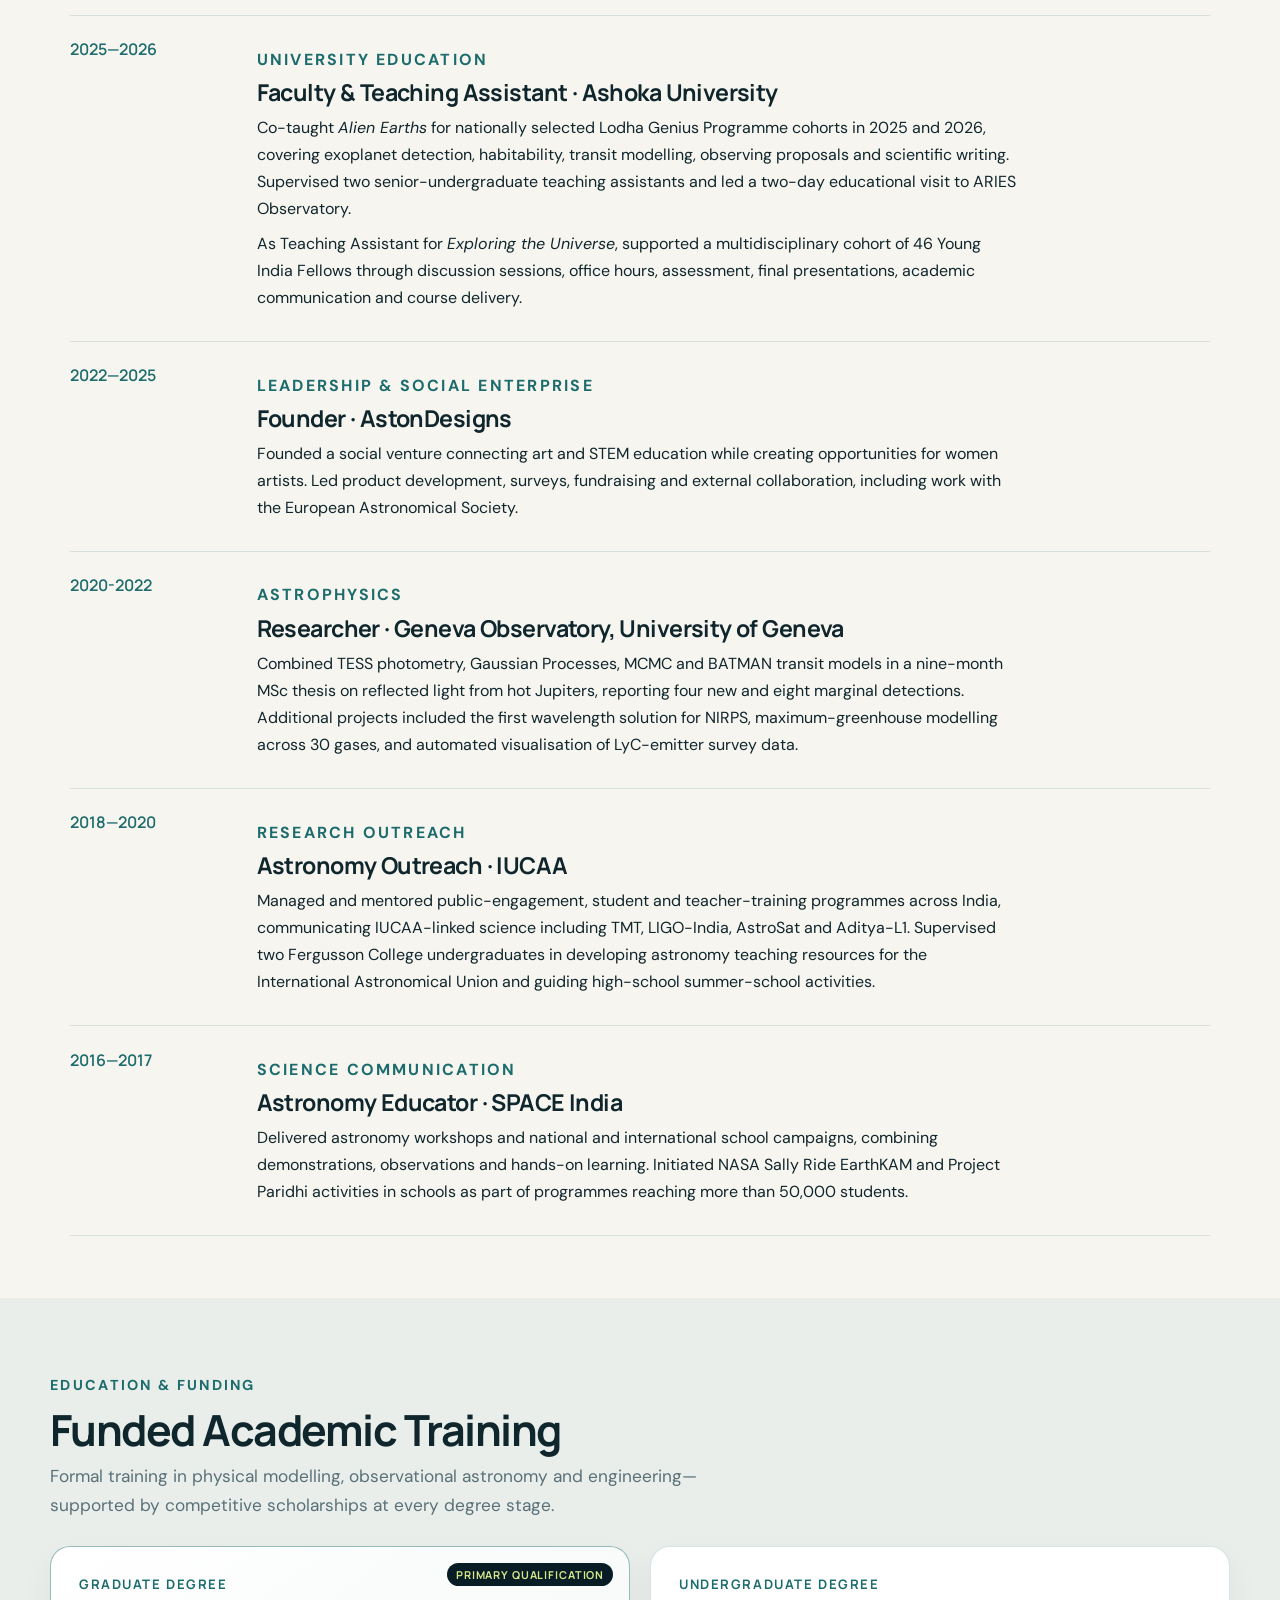
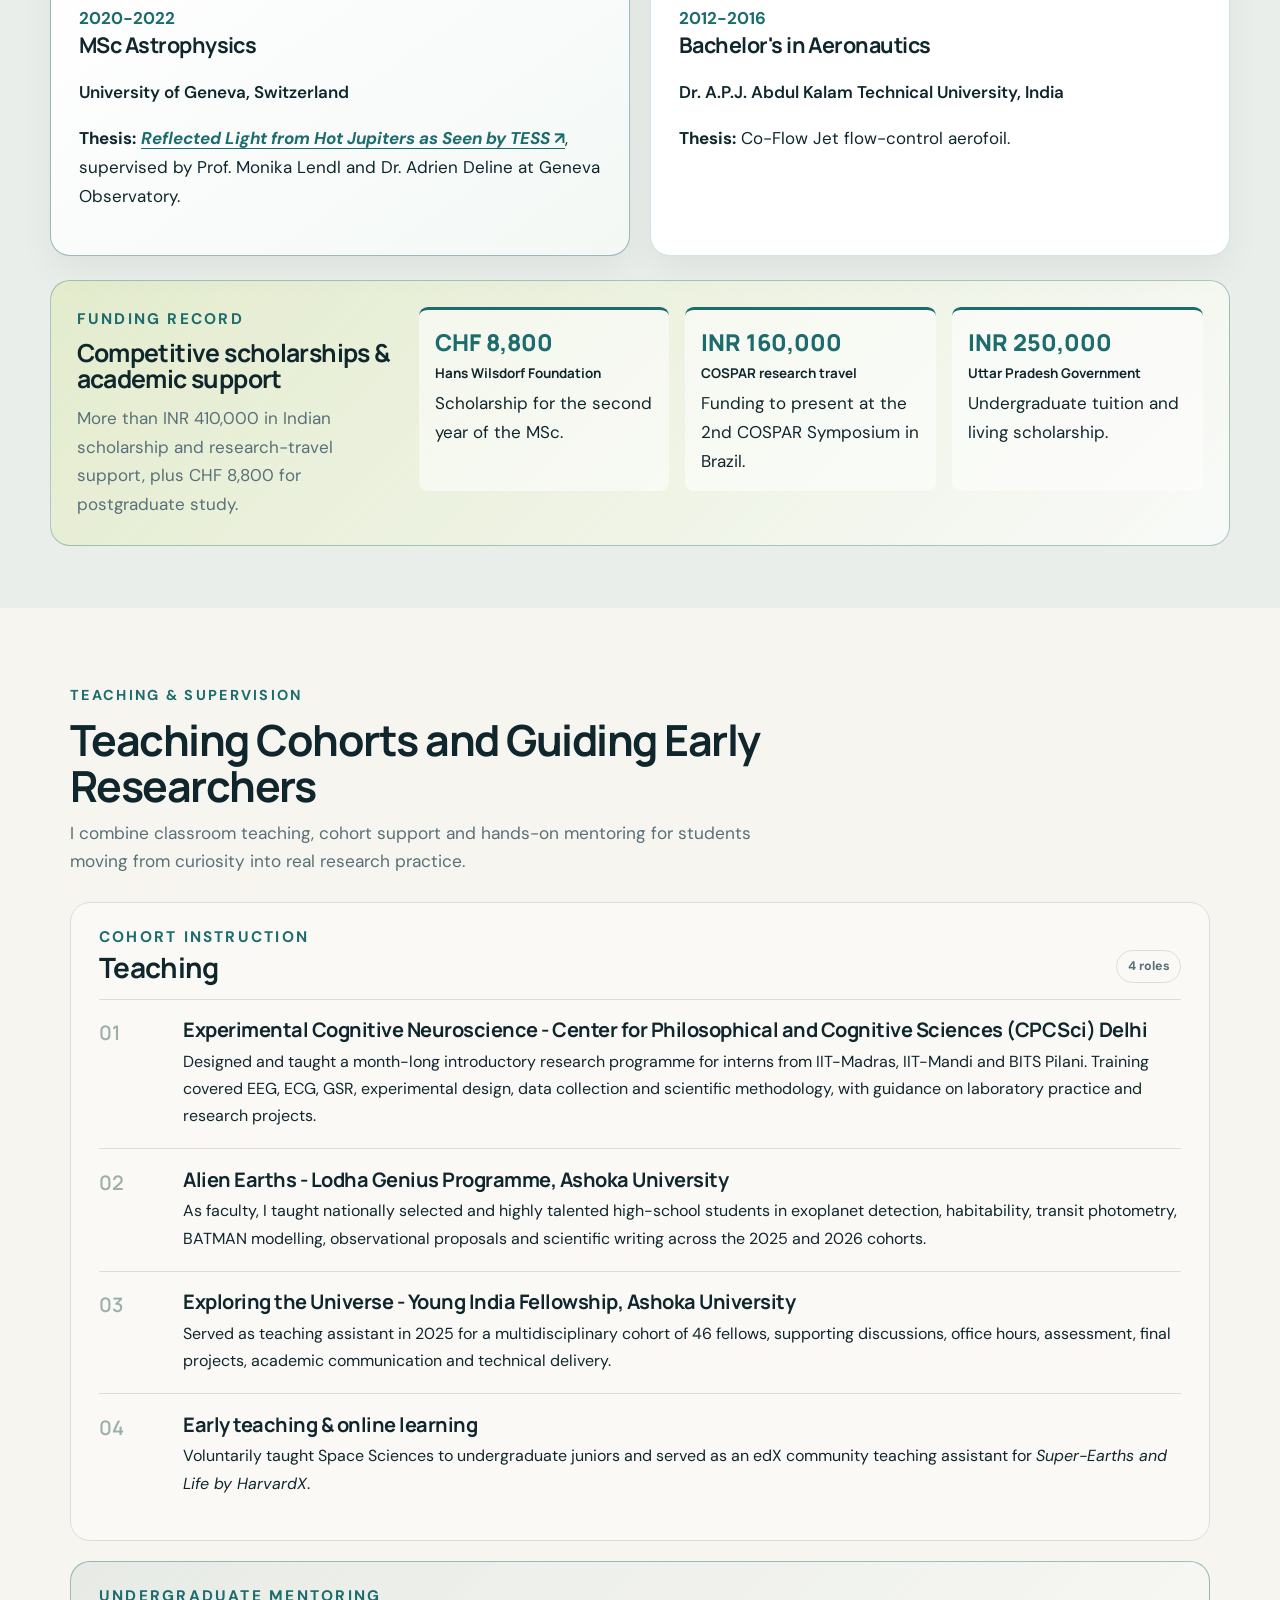
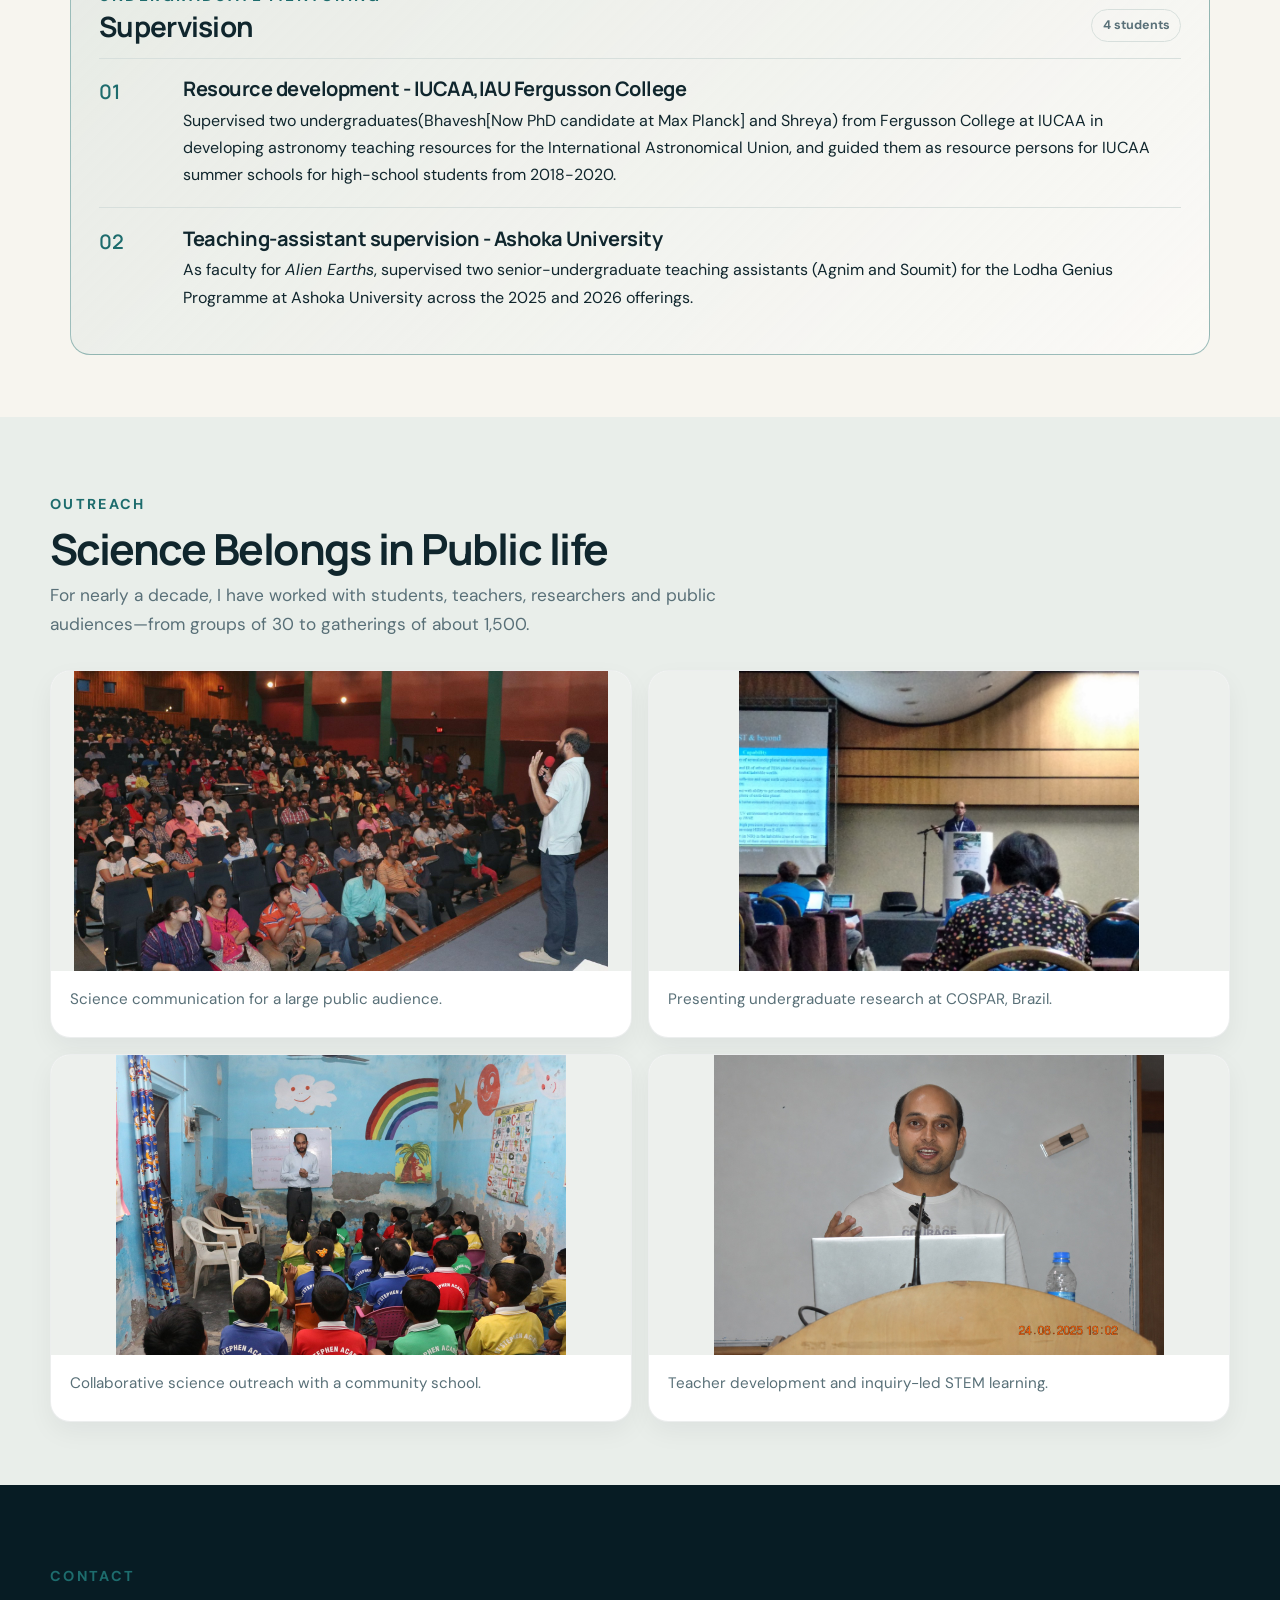
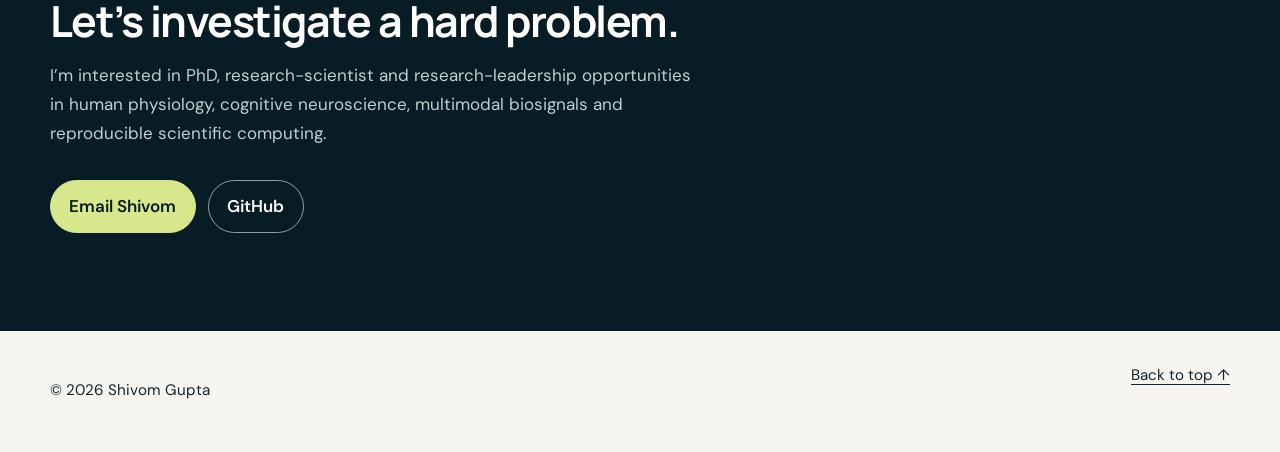
==== commit e4cc4ffe: "Update index.html" ====
--- a/index.html
+++ b/index.html
@@ -78,10 +78,10 @@
 <p class="lede">I’m Shivom Gupta, an interdisciplinary researcher working across human physiology, cognitive neuroscience and probabilistic modelling. I design experiments and build reproducible pipelines that turn noisy multimodal signals into testable scientific insight.</p>
 <p class="">
     <span aria-hidden="true"></span>
-    <strong>Research Associate at </strong>strong>
+    <strong>Research Associate at </strong>
     <a href="https://cpcsci.org/" target="_blank" rel="noopener noreferrer">
-        <strong>CPCSci, Delhi</strong> <br>
-    <strong>Science Lead - </strong>
+        <strong>CPCSci</strong>, Delhi <br>
+    <strong>Science Lead at </strong>
     <a href="https://tech.issdelhi.org/sakshisense.php#usp" target="_blank" rel="noopener noreferrer">
         <strong>Sakshi Sense</strong>
     </a>
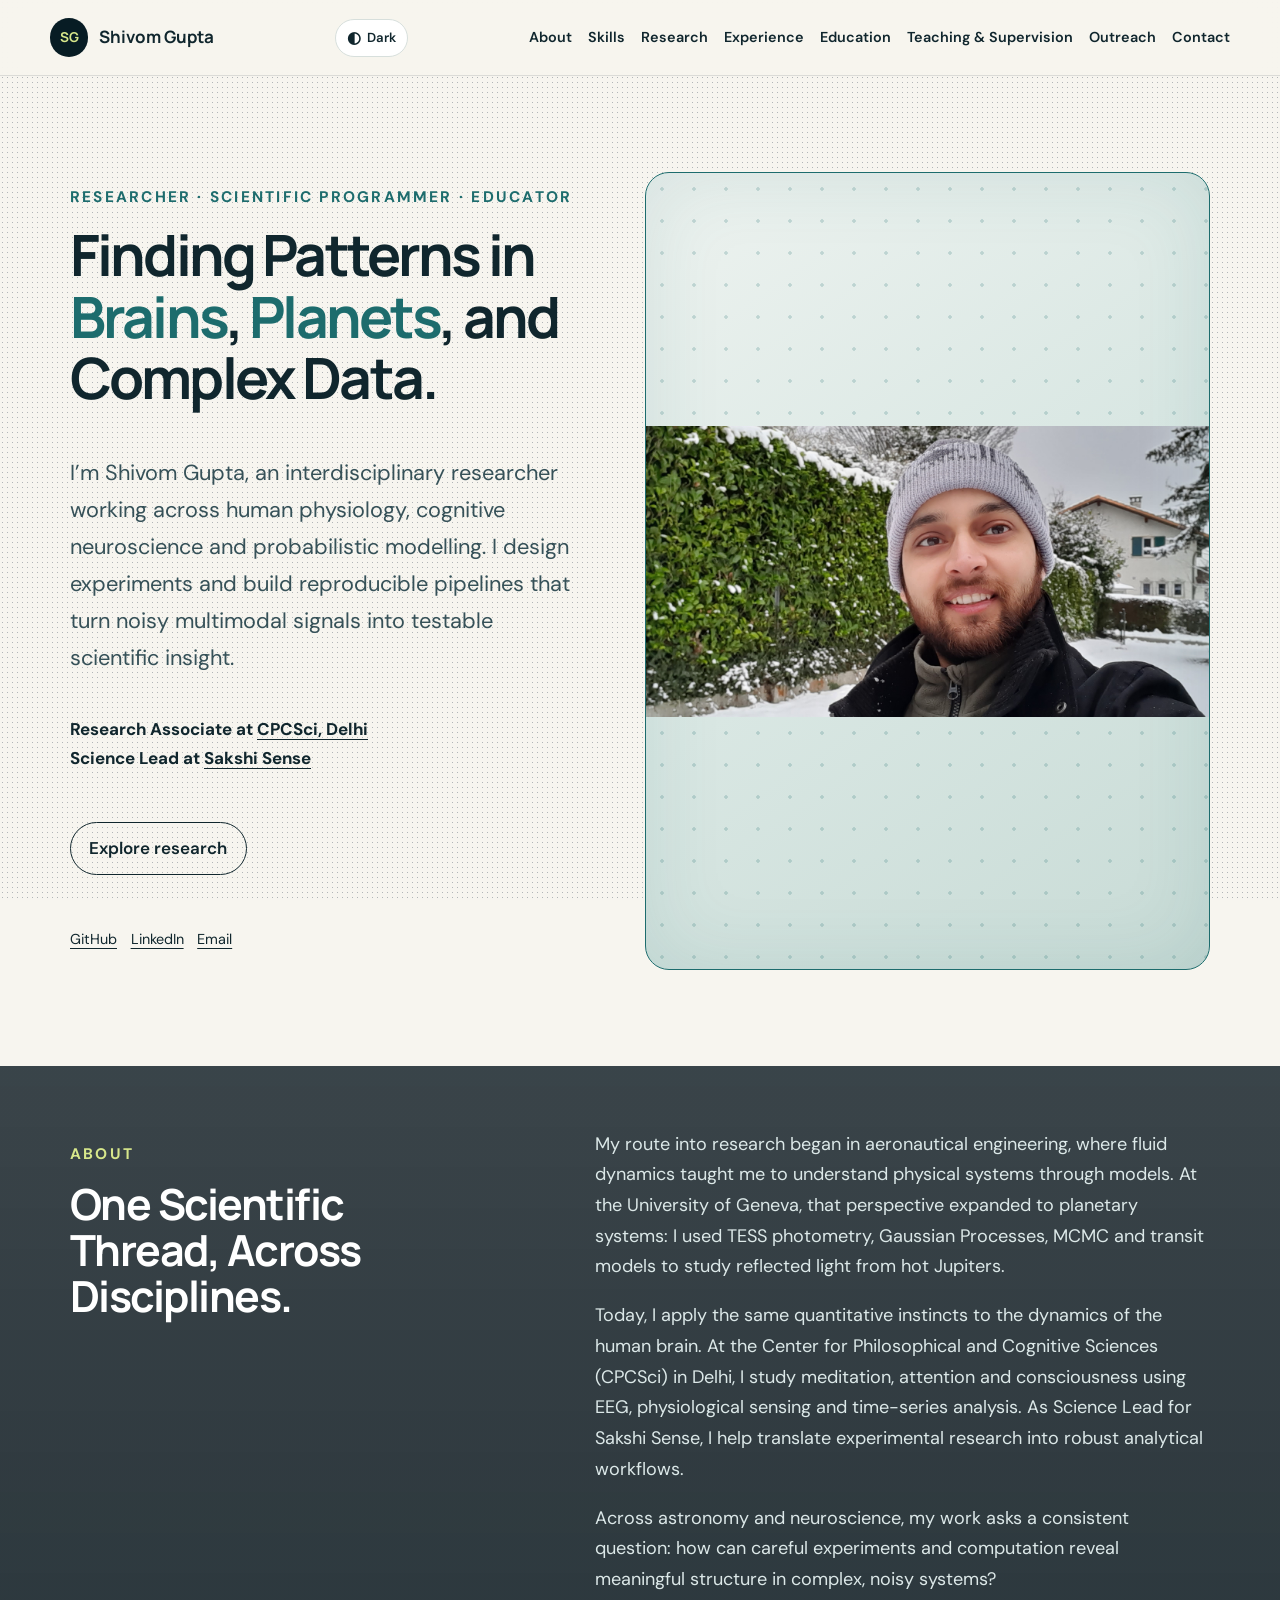
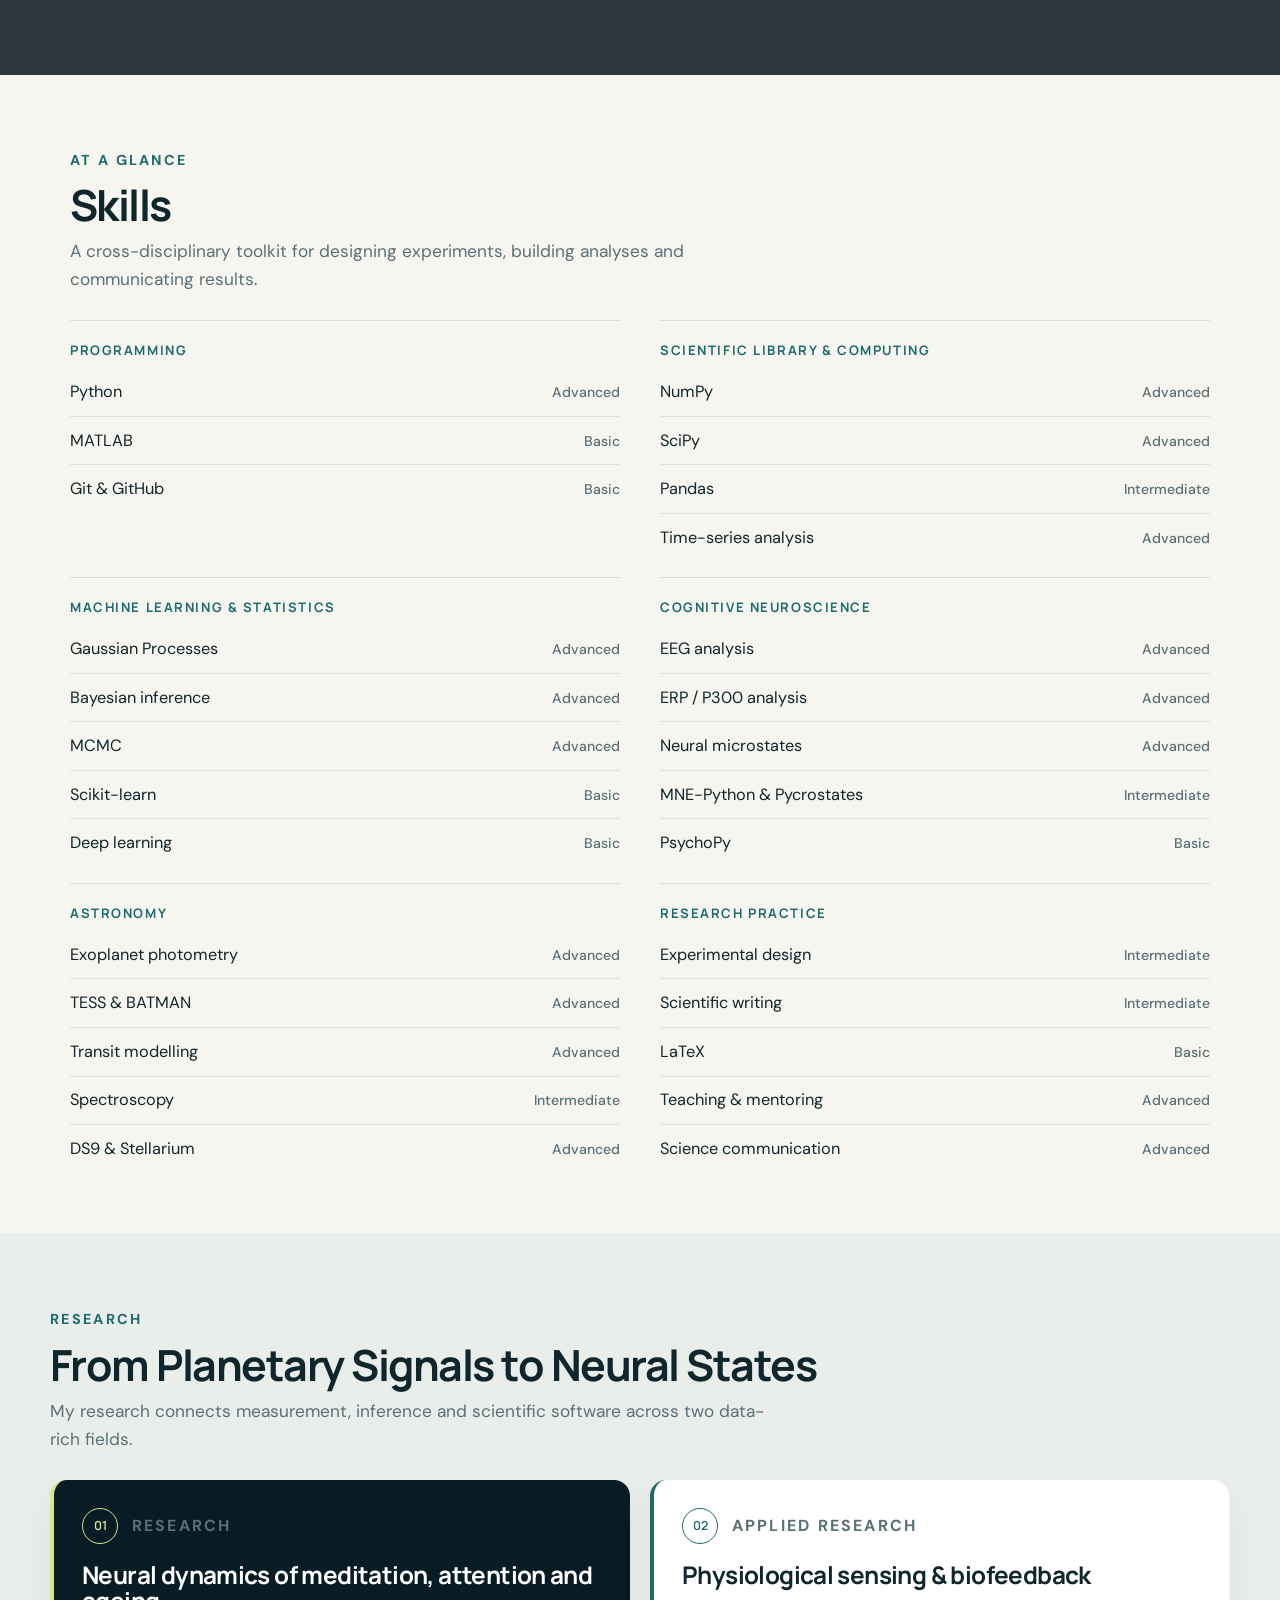
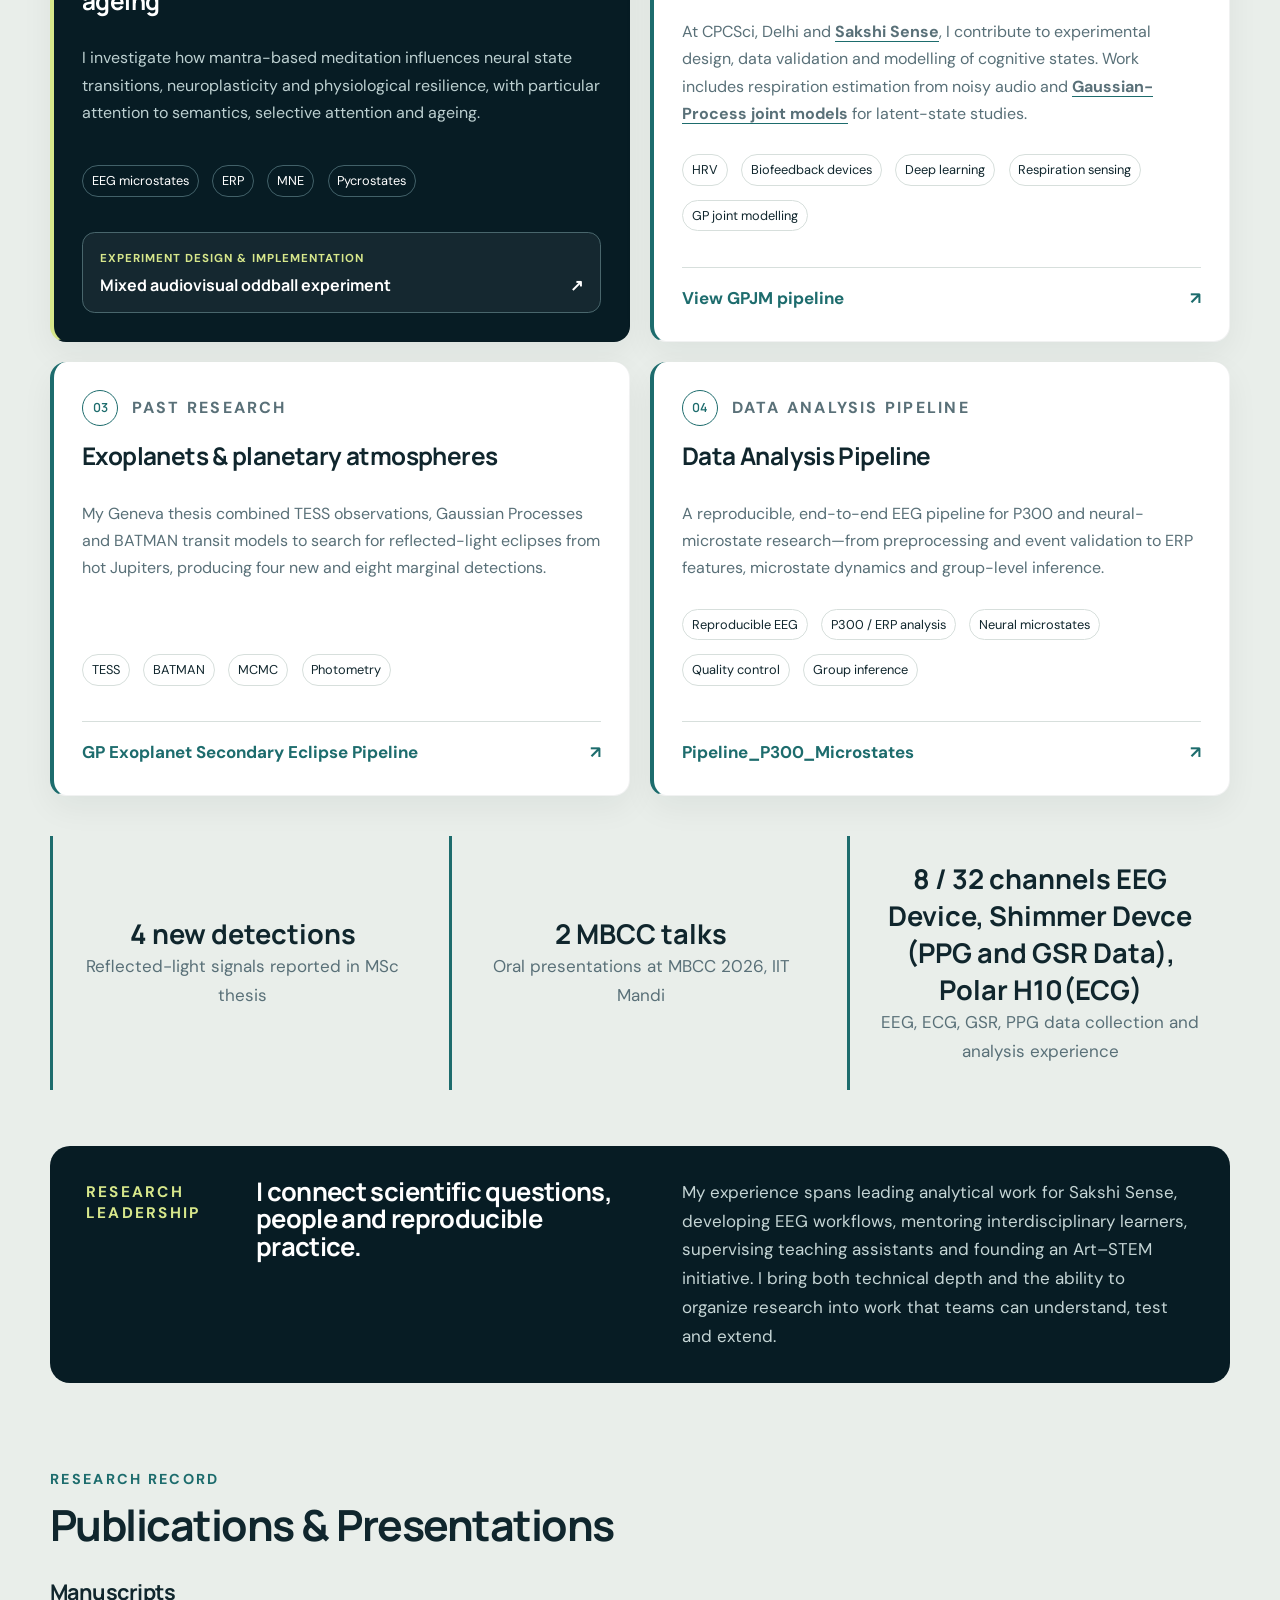
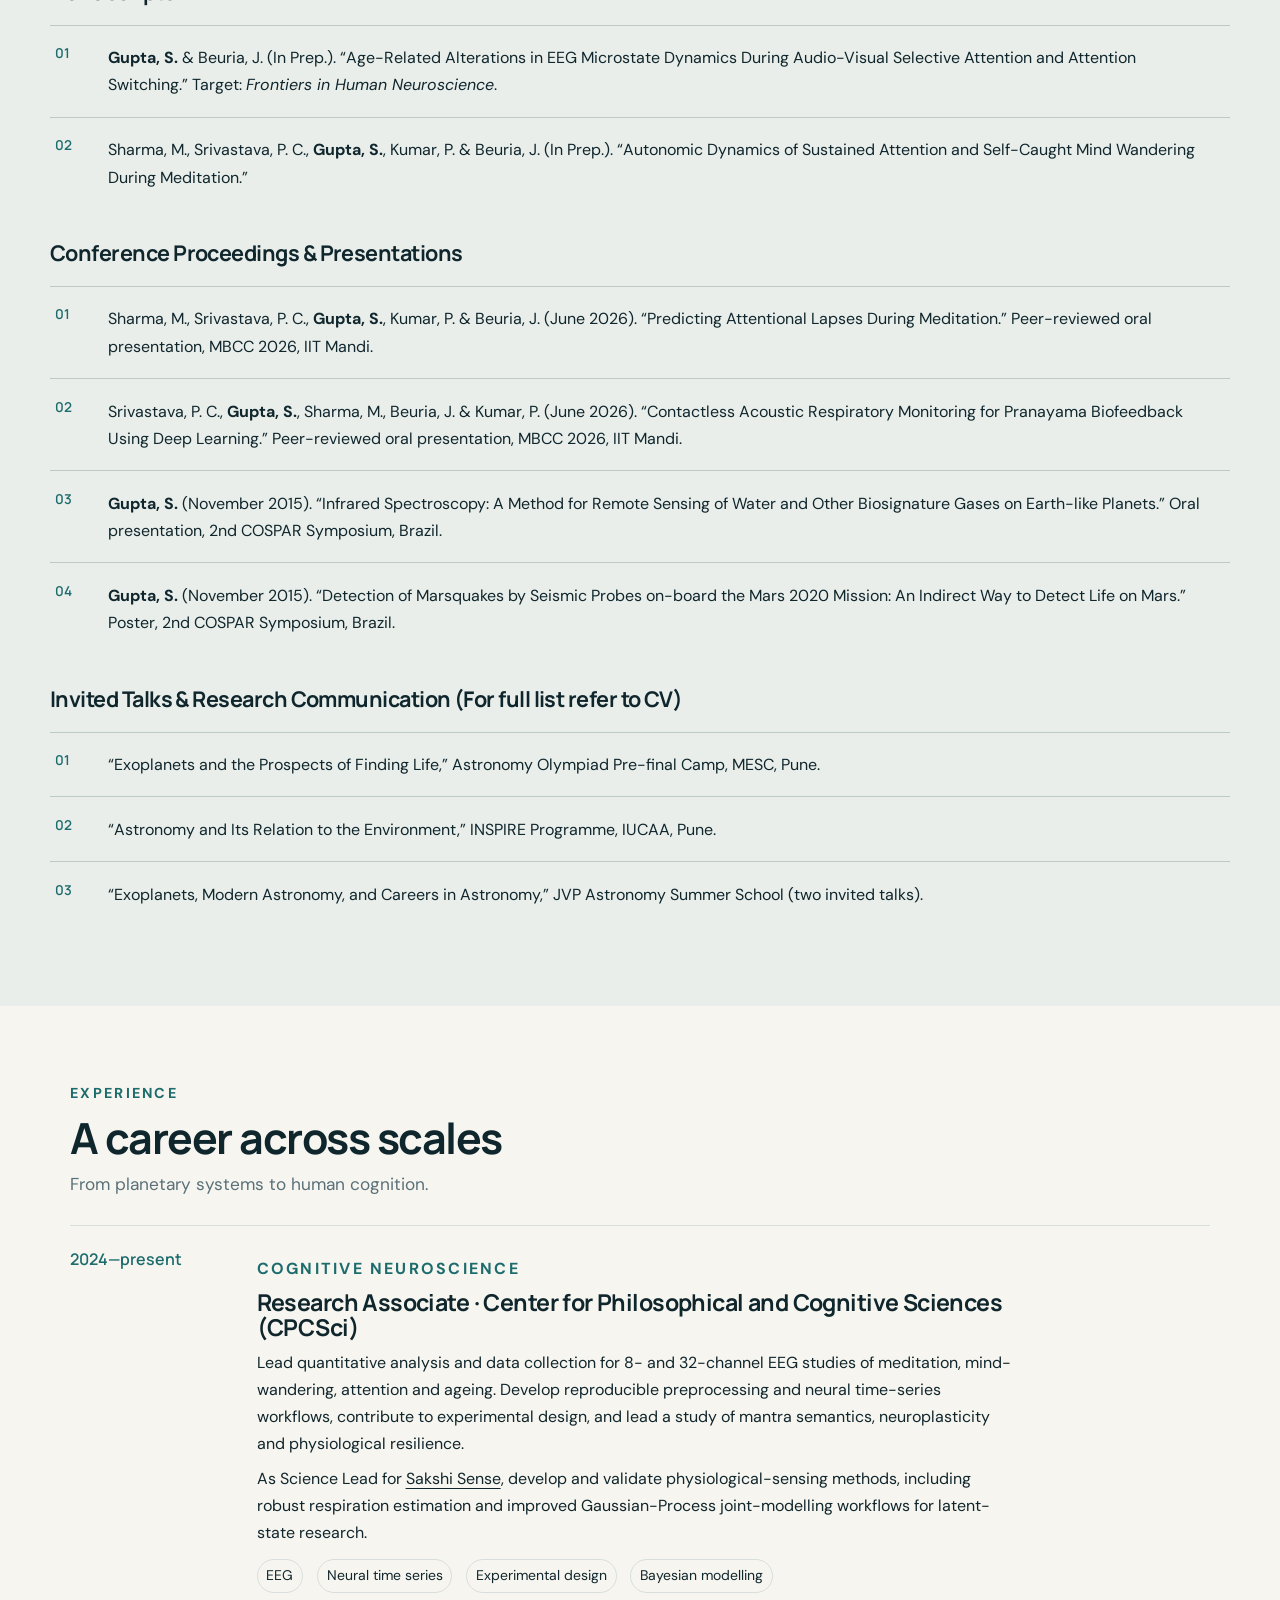
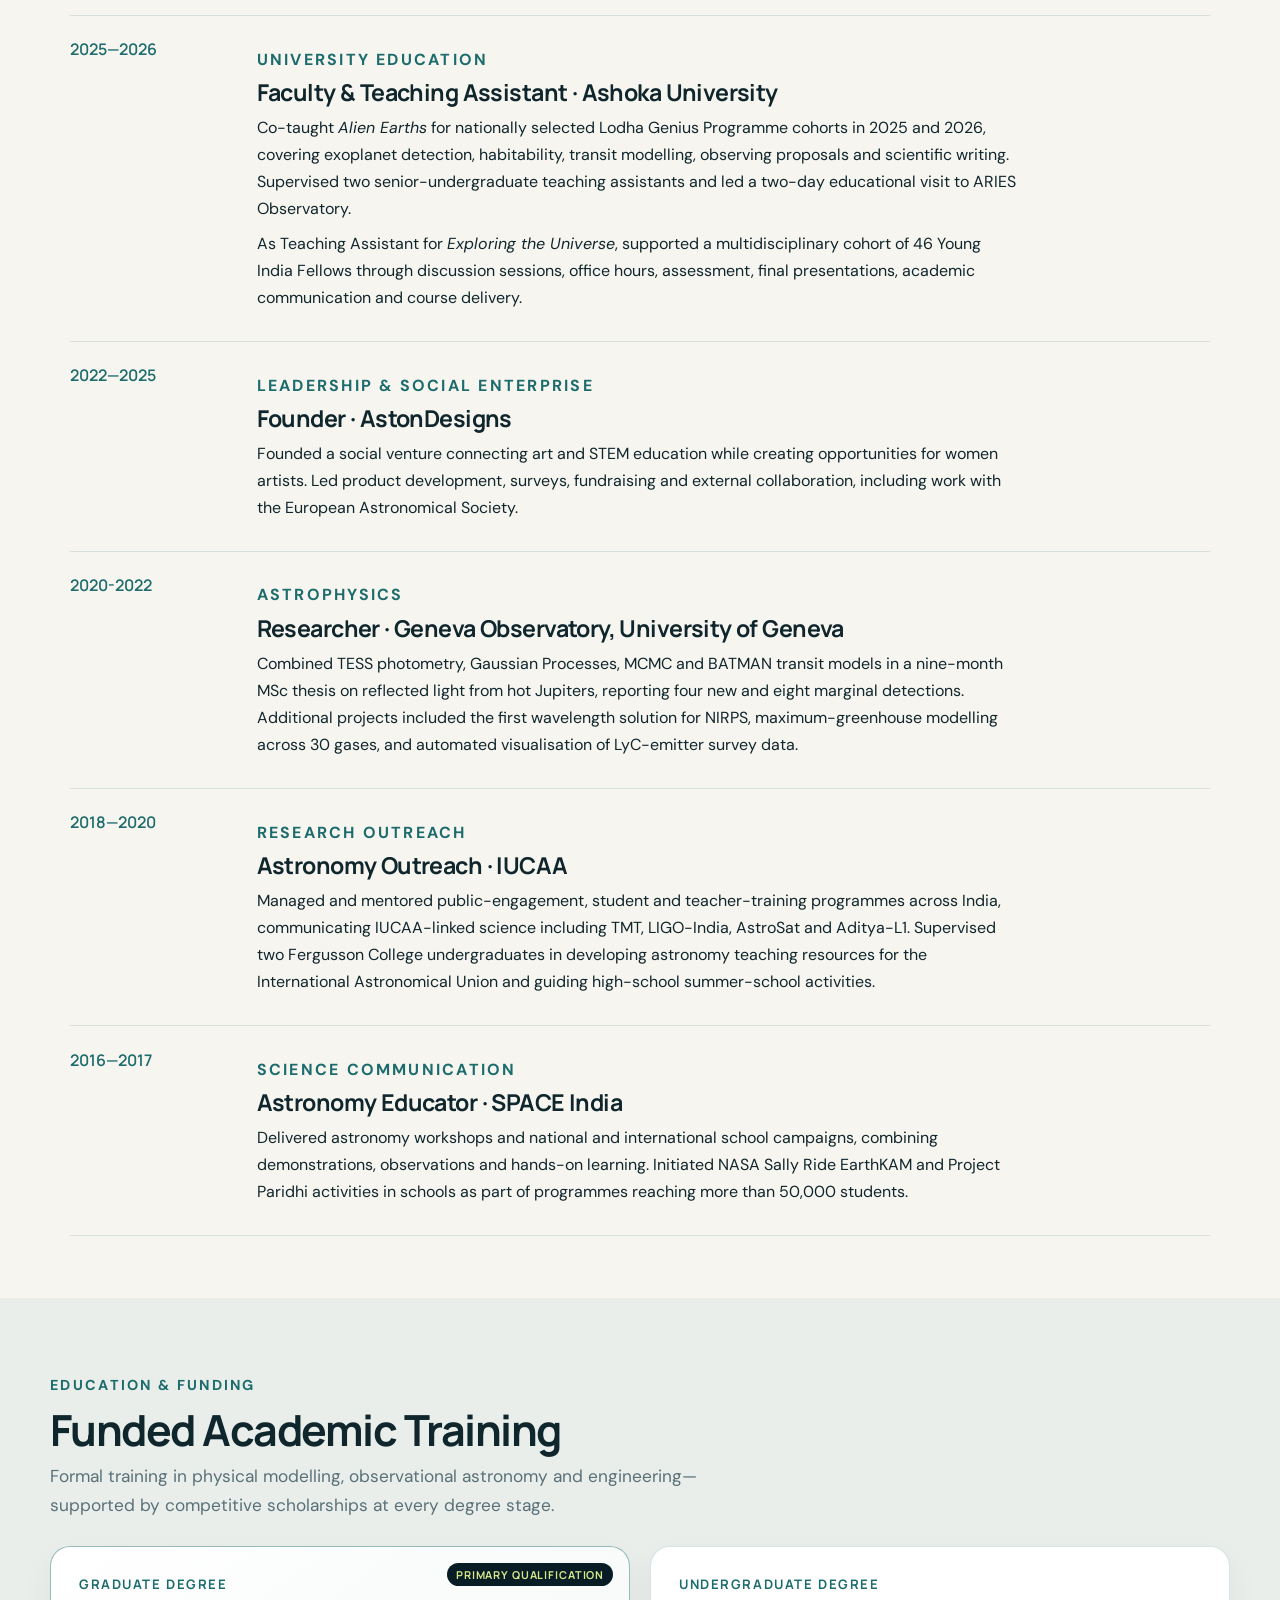
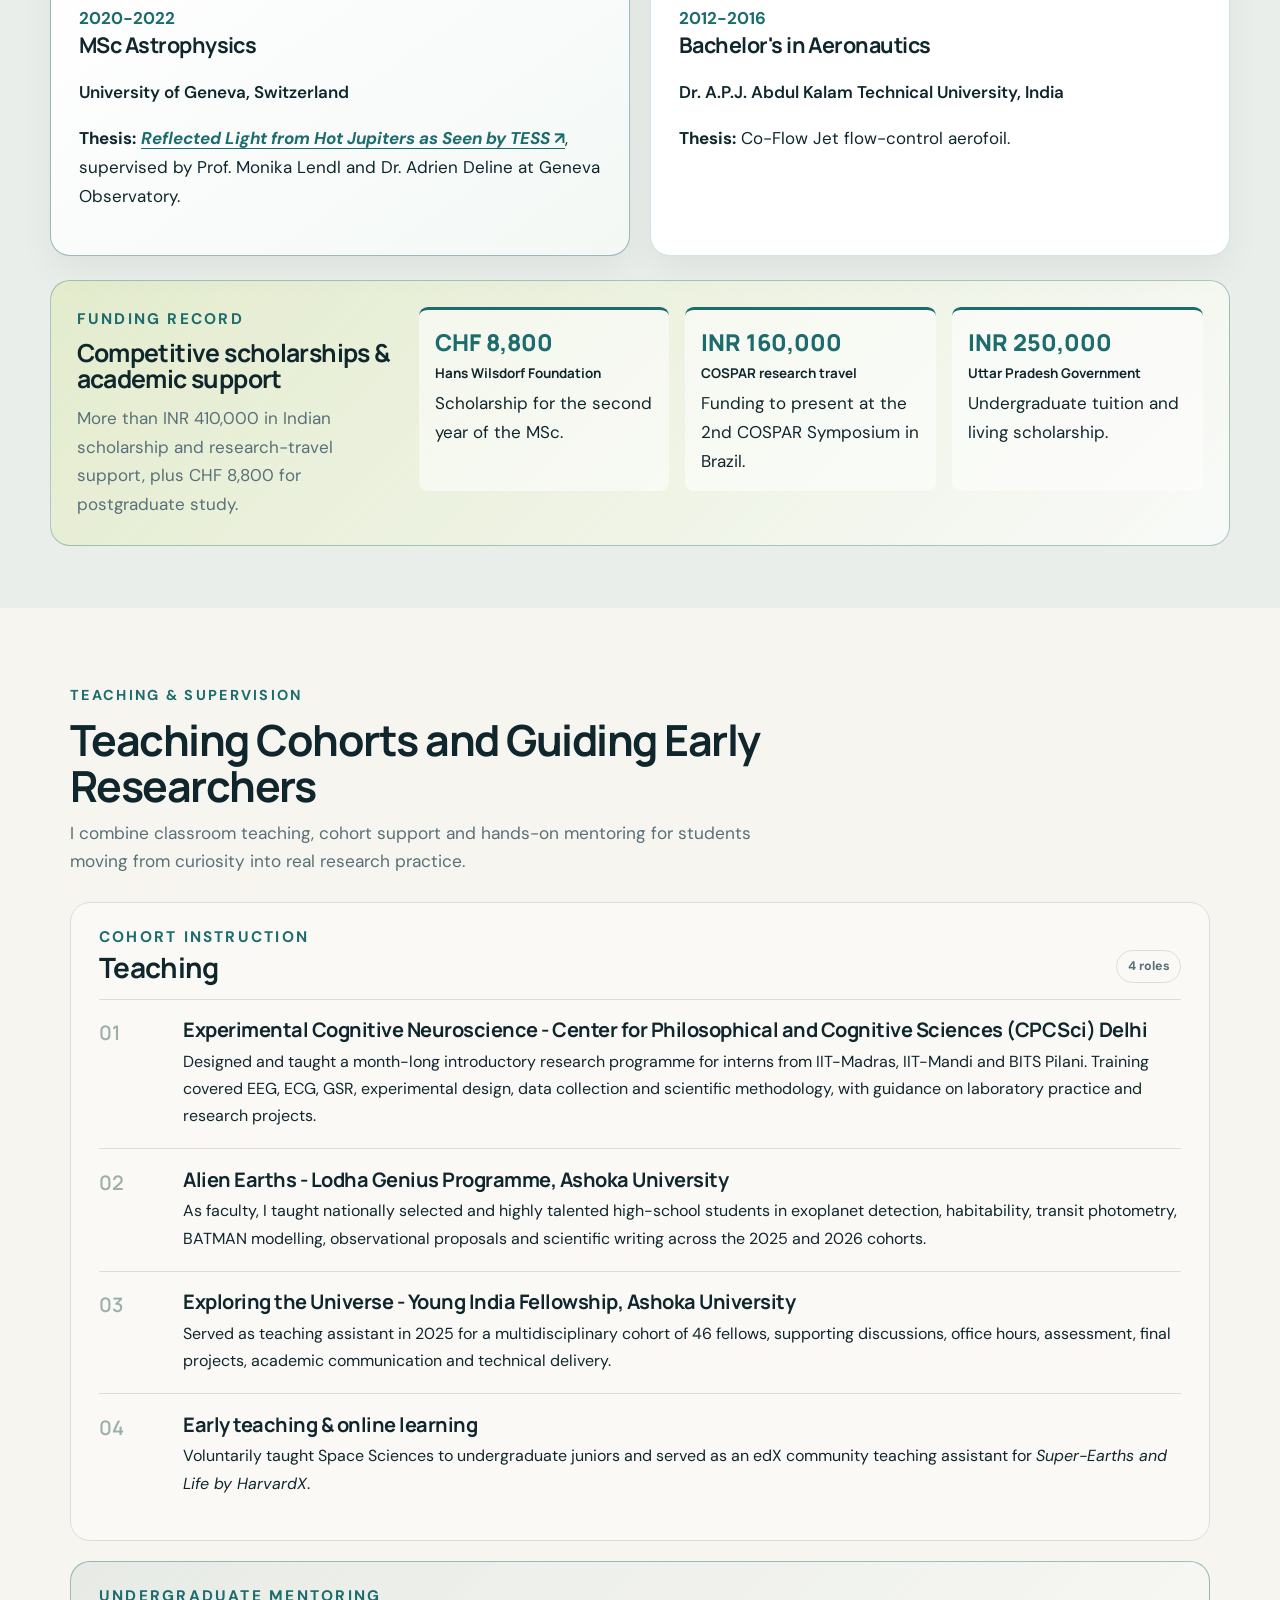
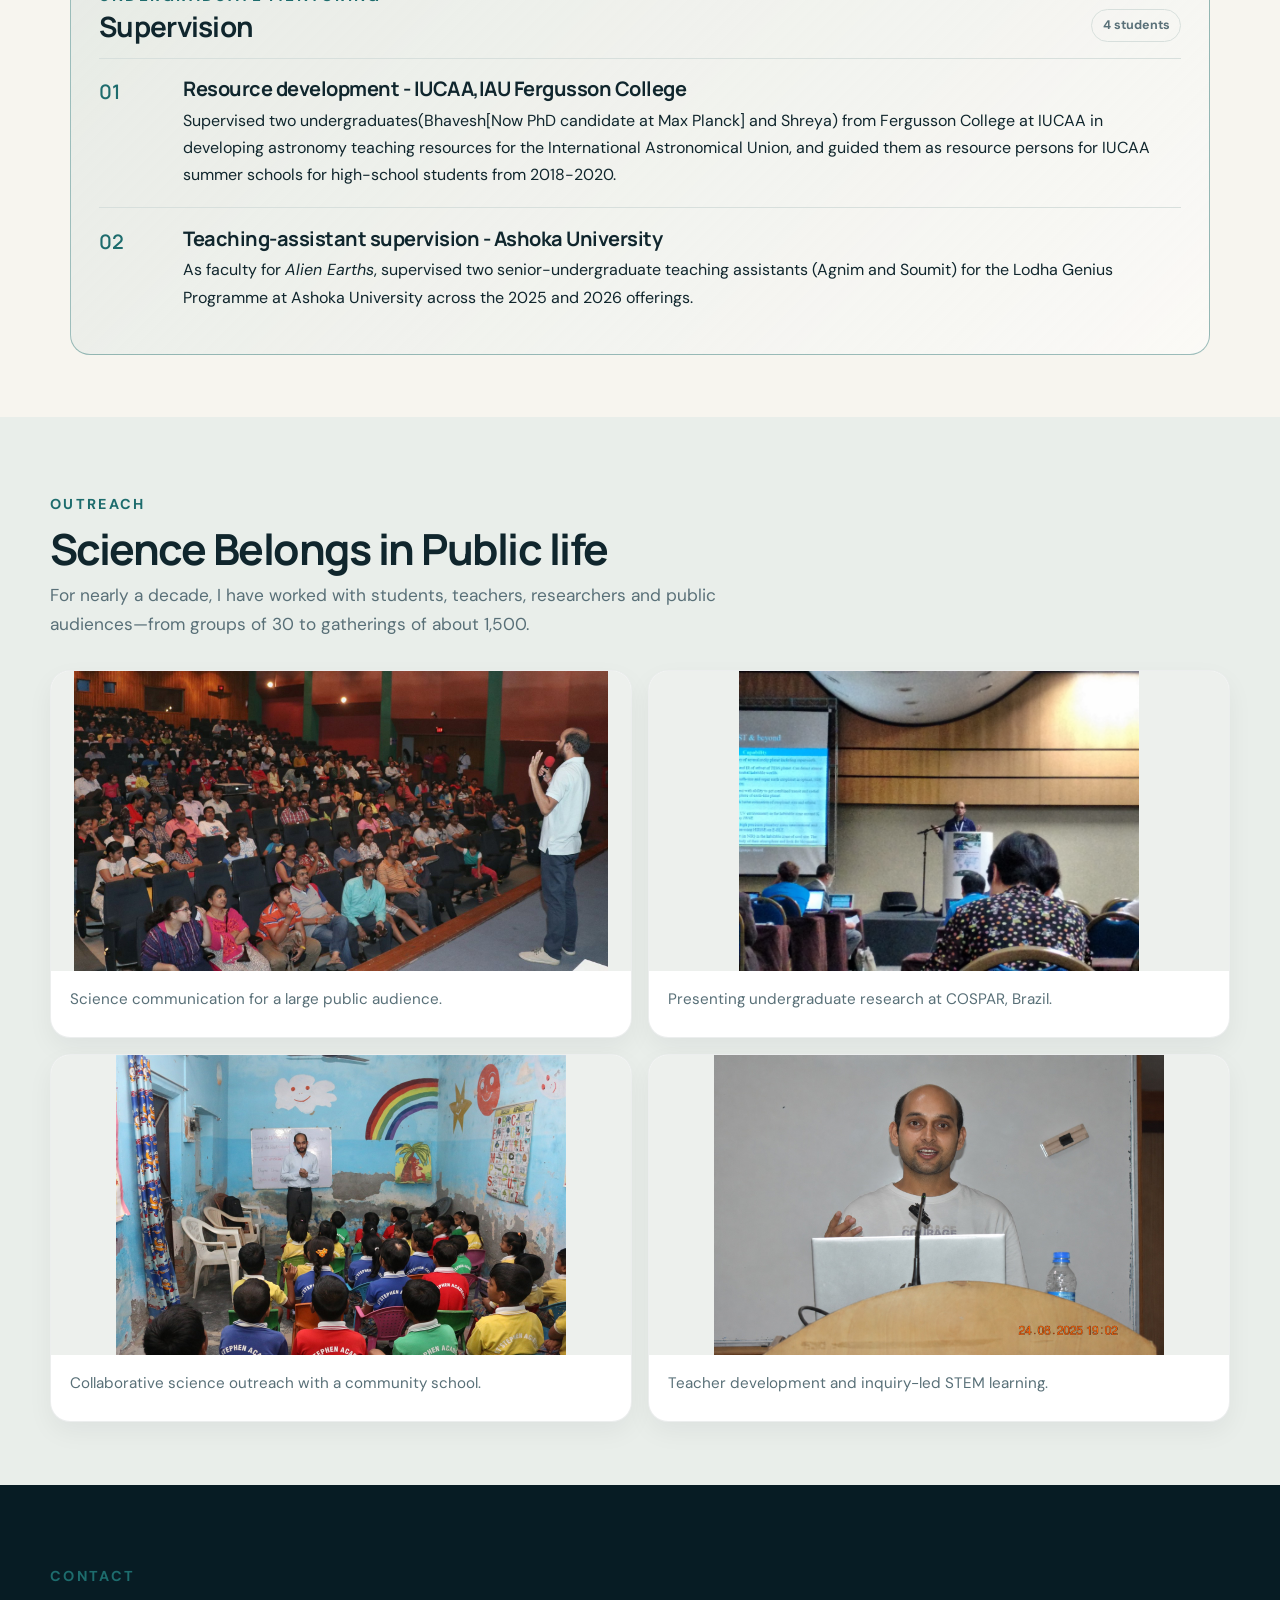
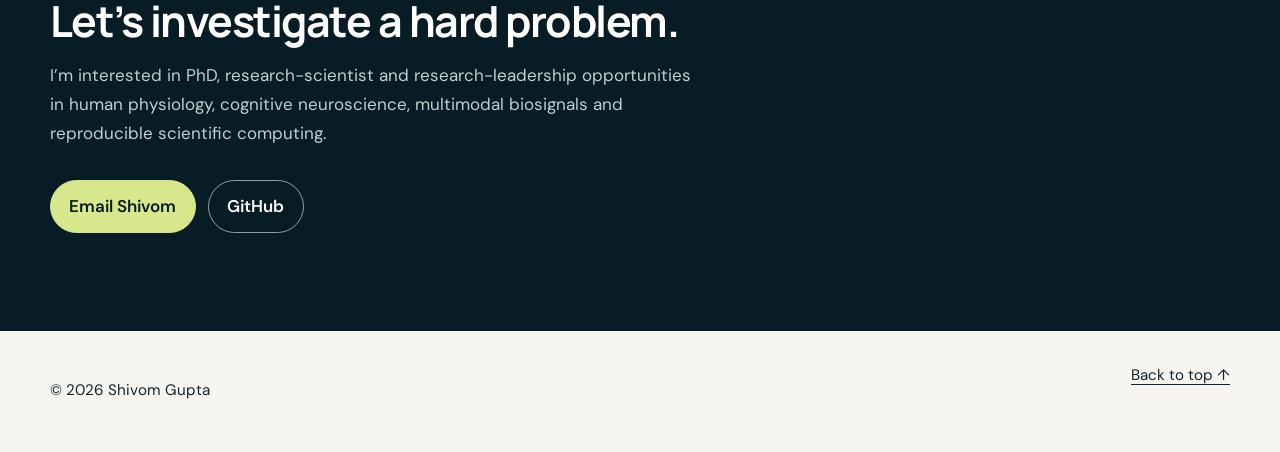
==== commit 28e77df3: "Update index.html" ====
--- a/index.html
+++ b/index.html
@@ -80,7 +80,7 @@
     <span aria-hidden="true"></span>
     <strong>Research Associate at </strong>
     <a href="https://cpcsci.org/" target="_blank" rel="noopener noreferrer">
-        <strong>CPCSci</strong>, Delhi <br>
+        <strong>CPCSci, Delhi</strong> <br> </a>
     <strong>Science Lead at </strong>
     <a href="https://tech.issdelhi.org/sakshisense.php#usp" target="_blank" rel="noopener noreferrer">
         <strong>Sakshi Sense</strong>
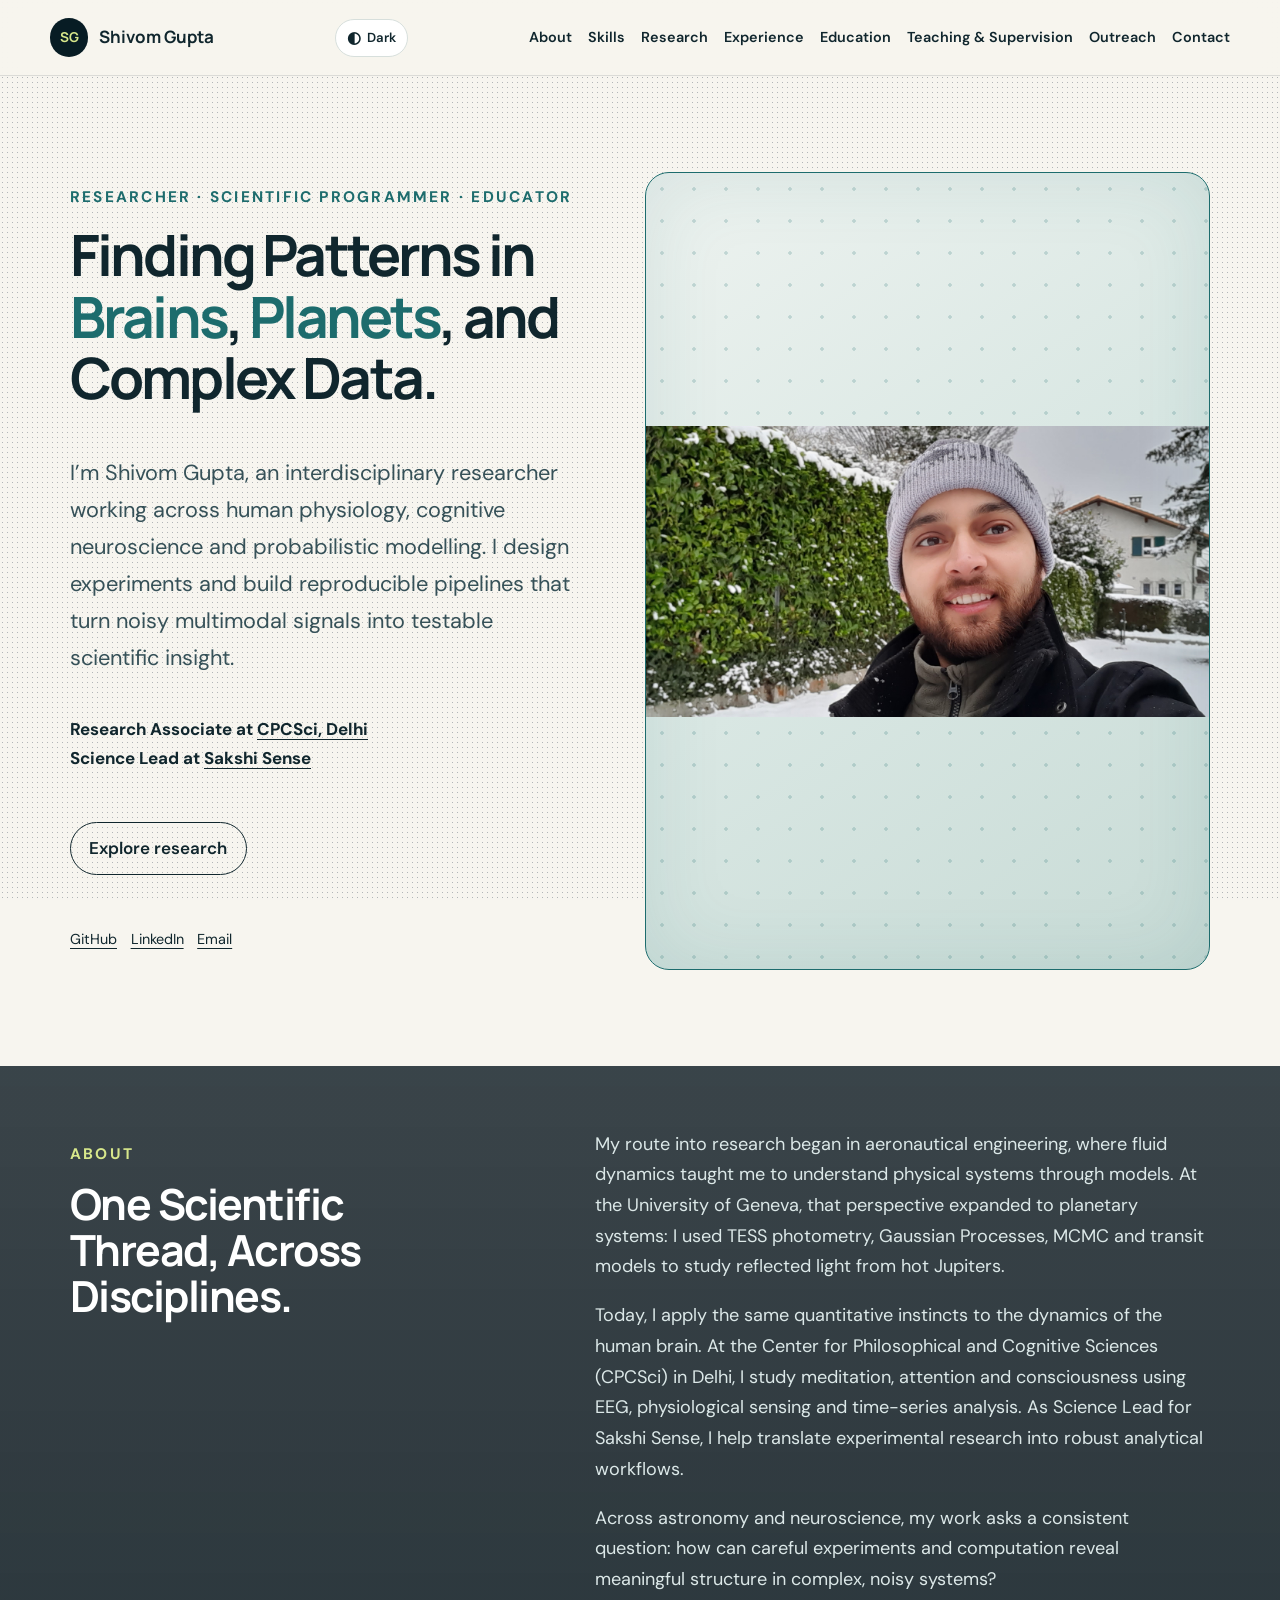
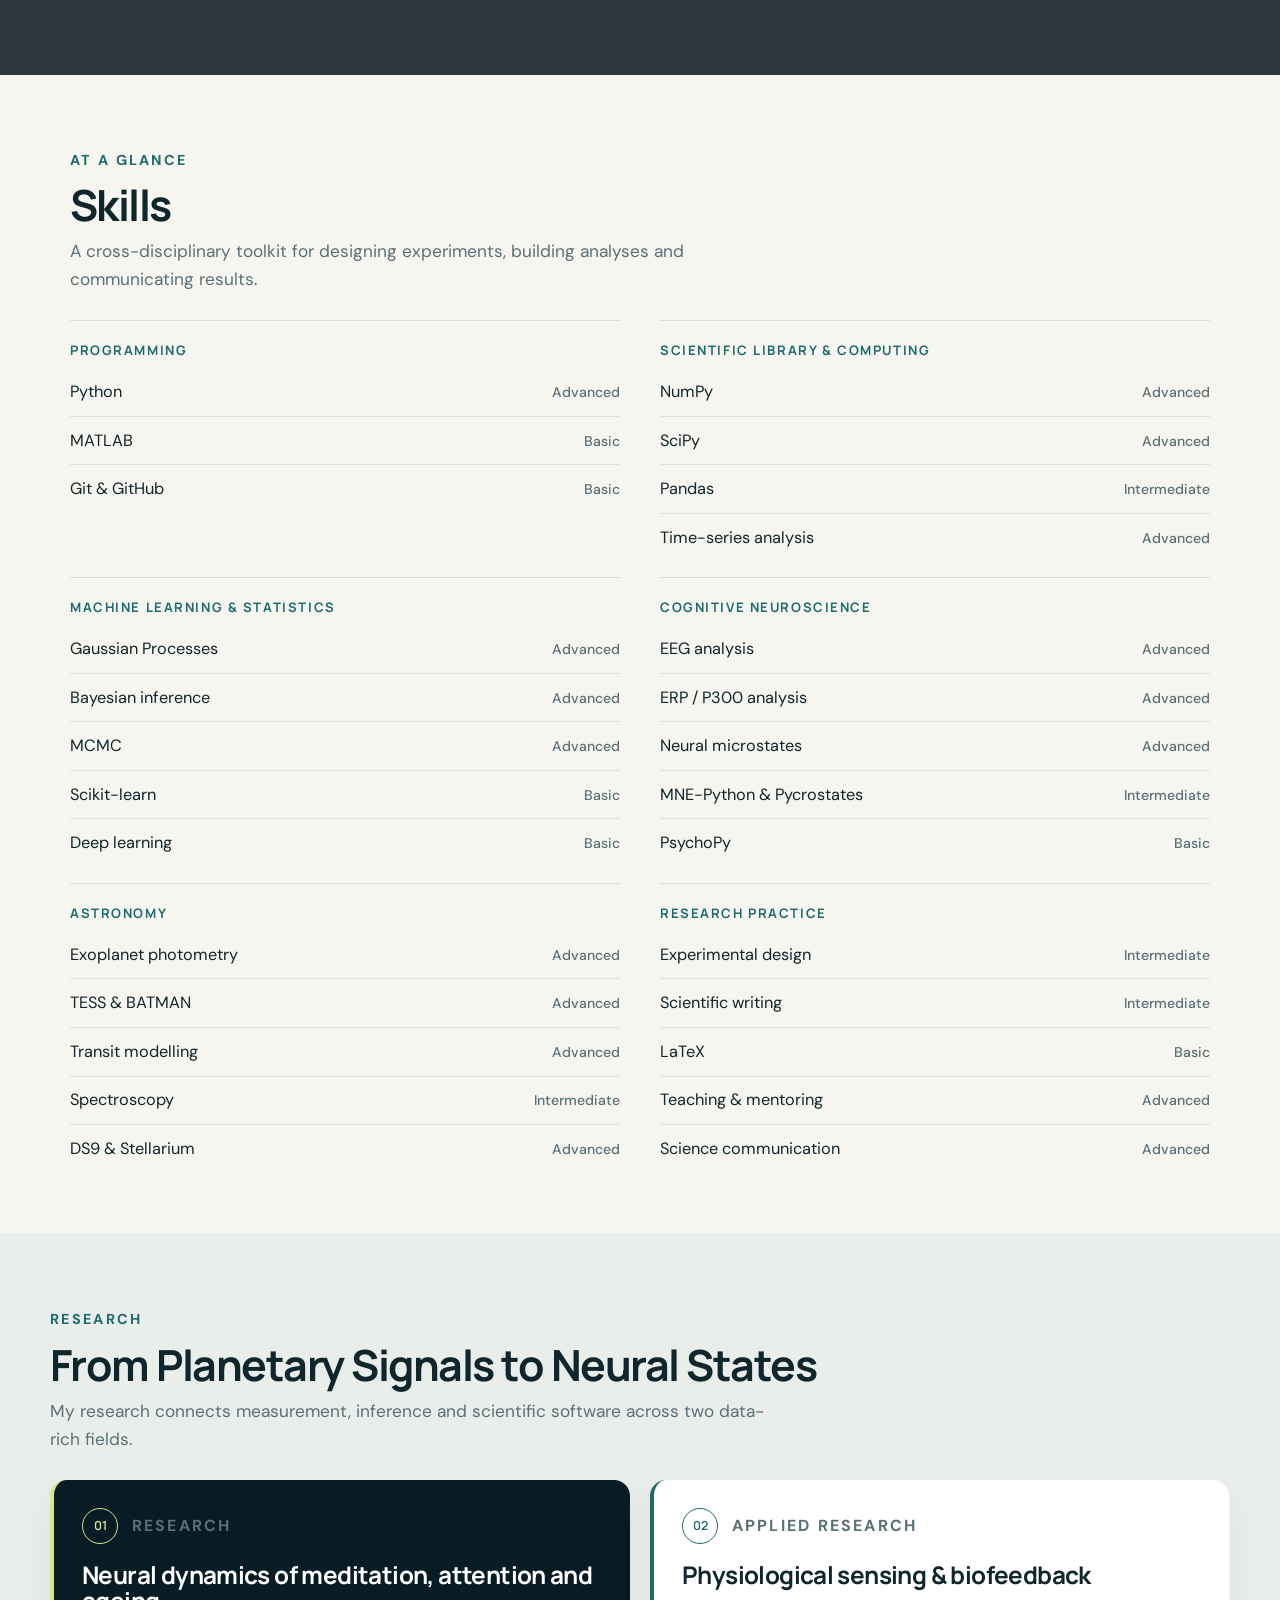
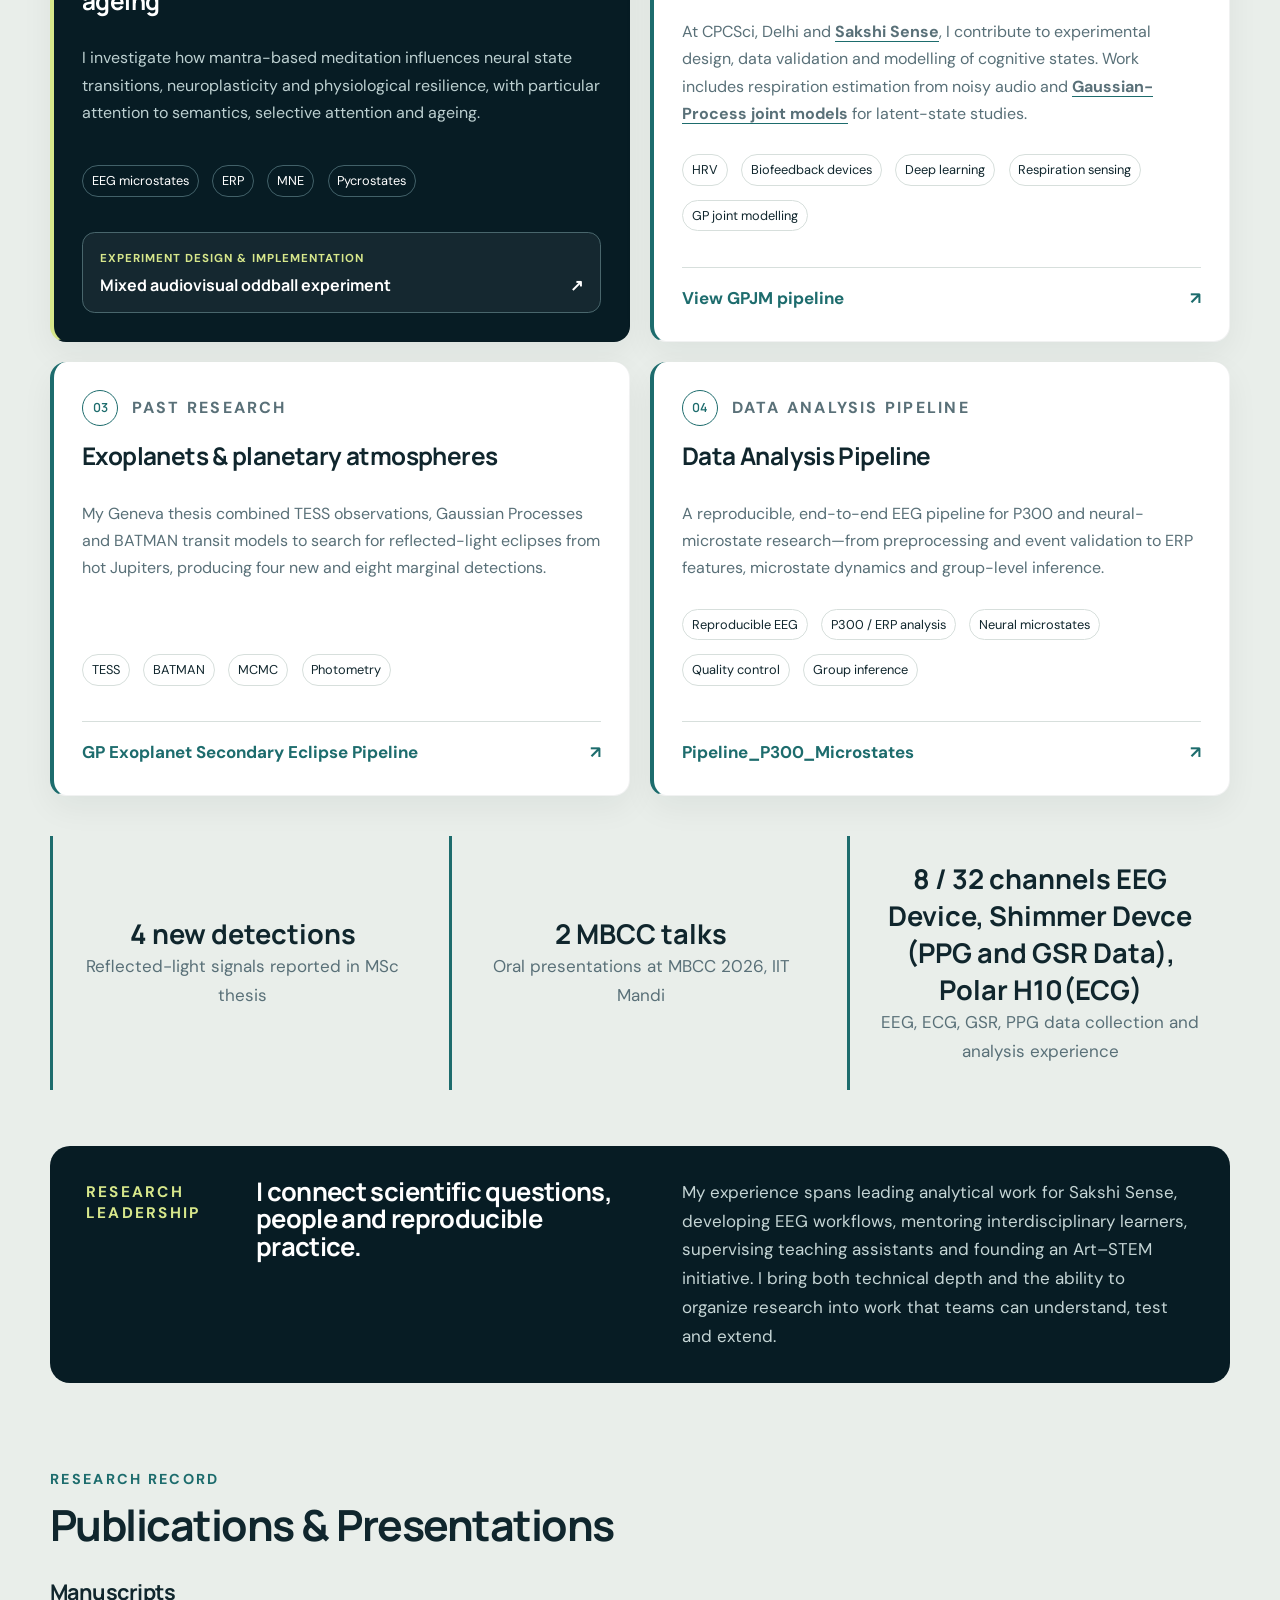
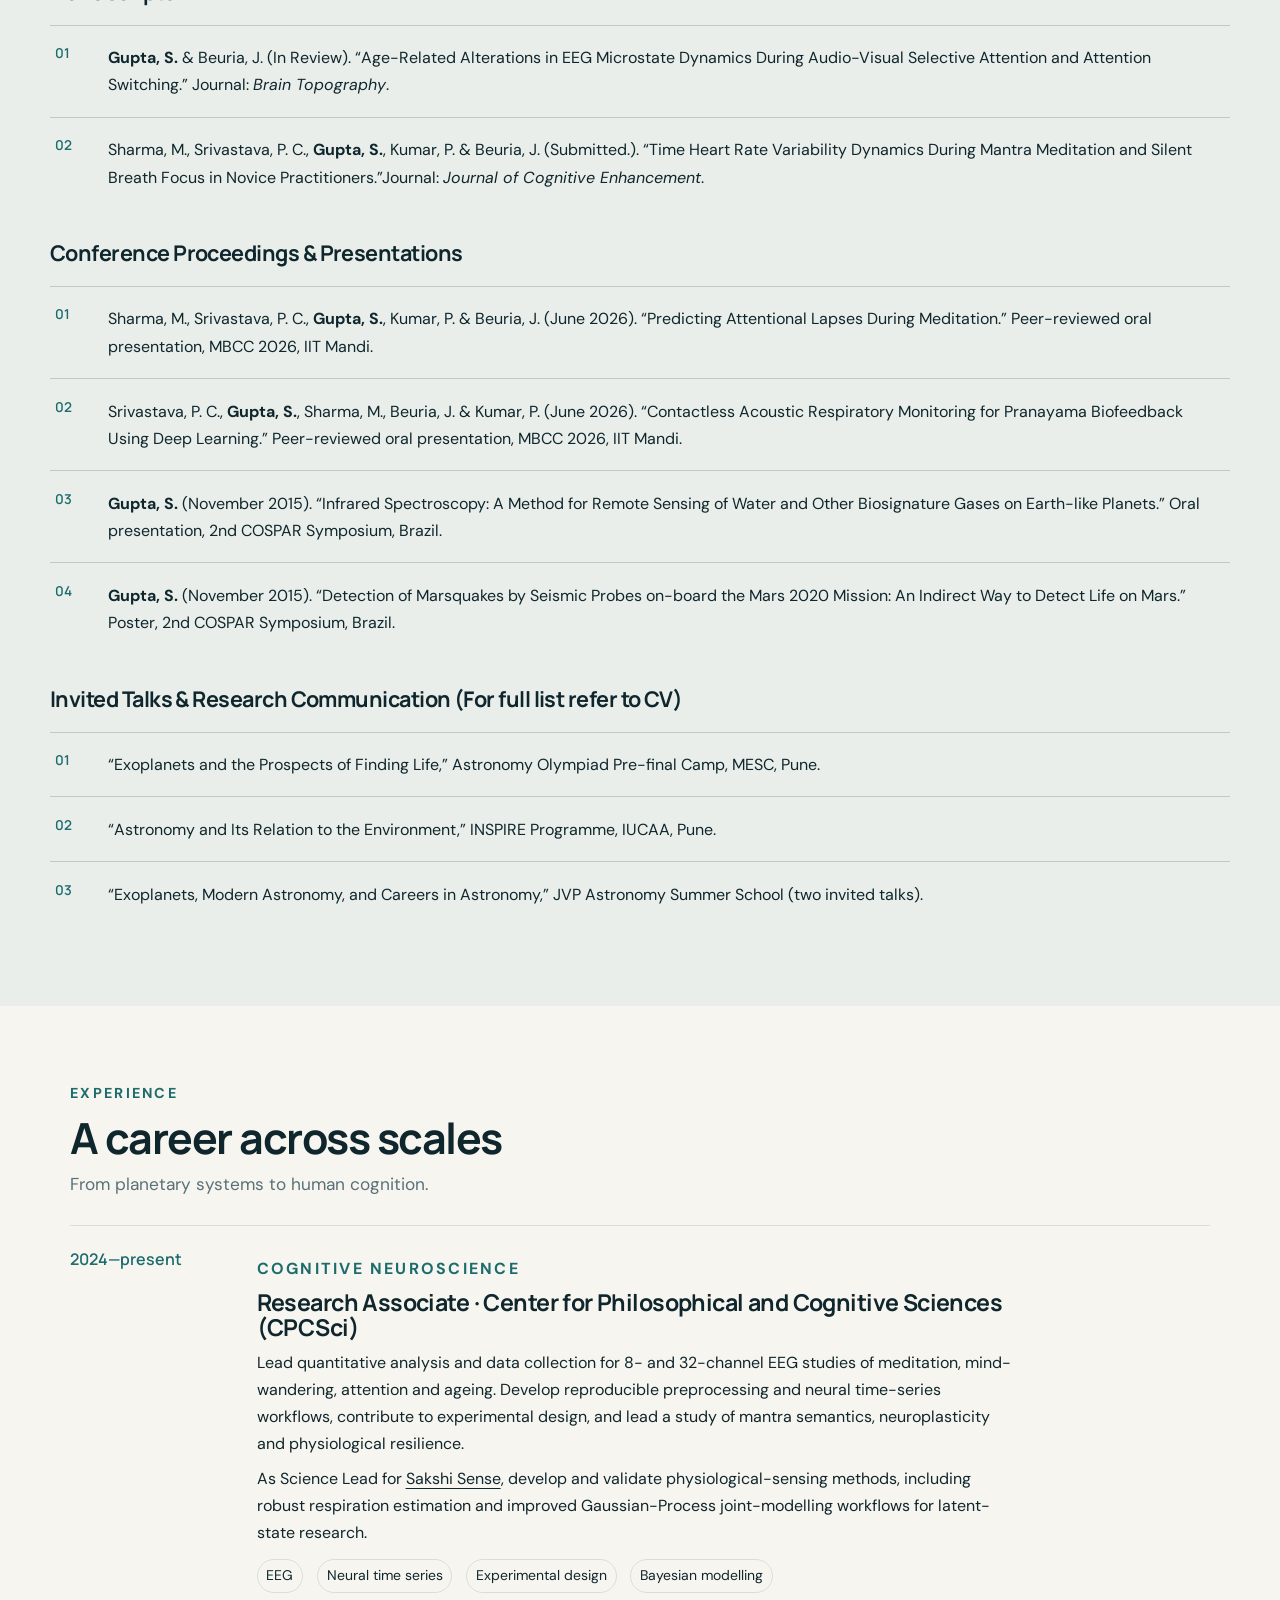
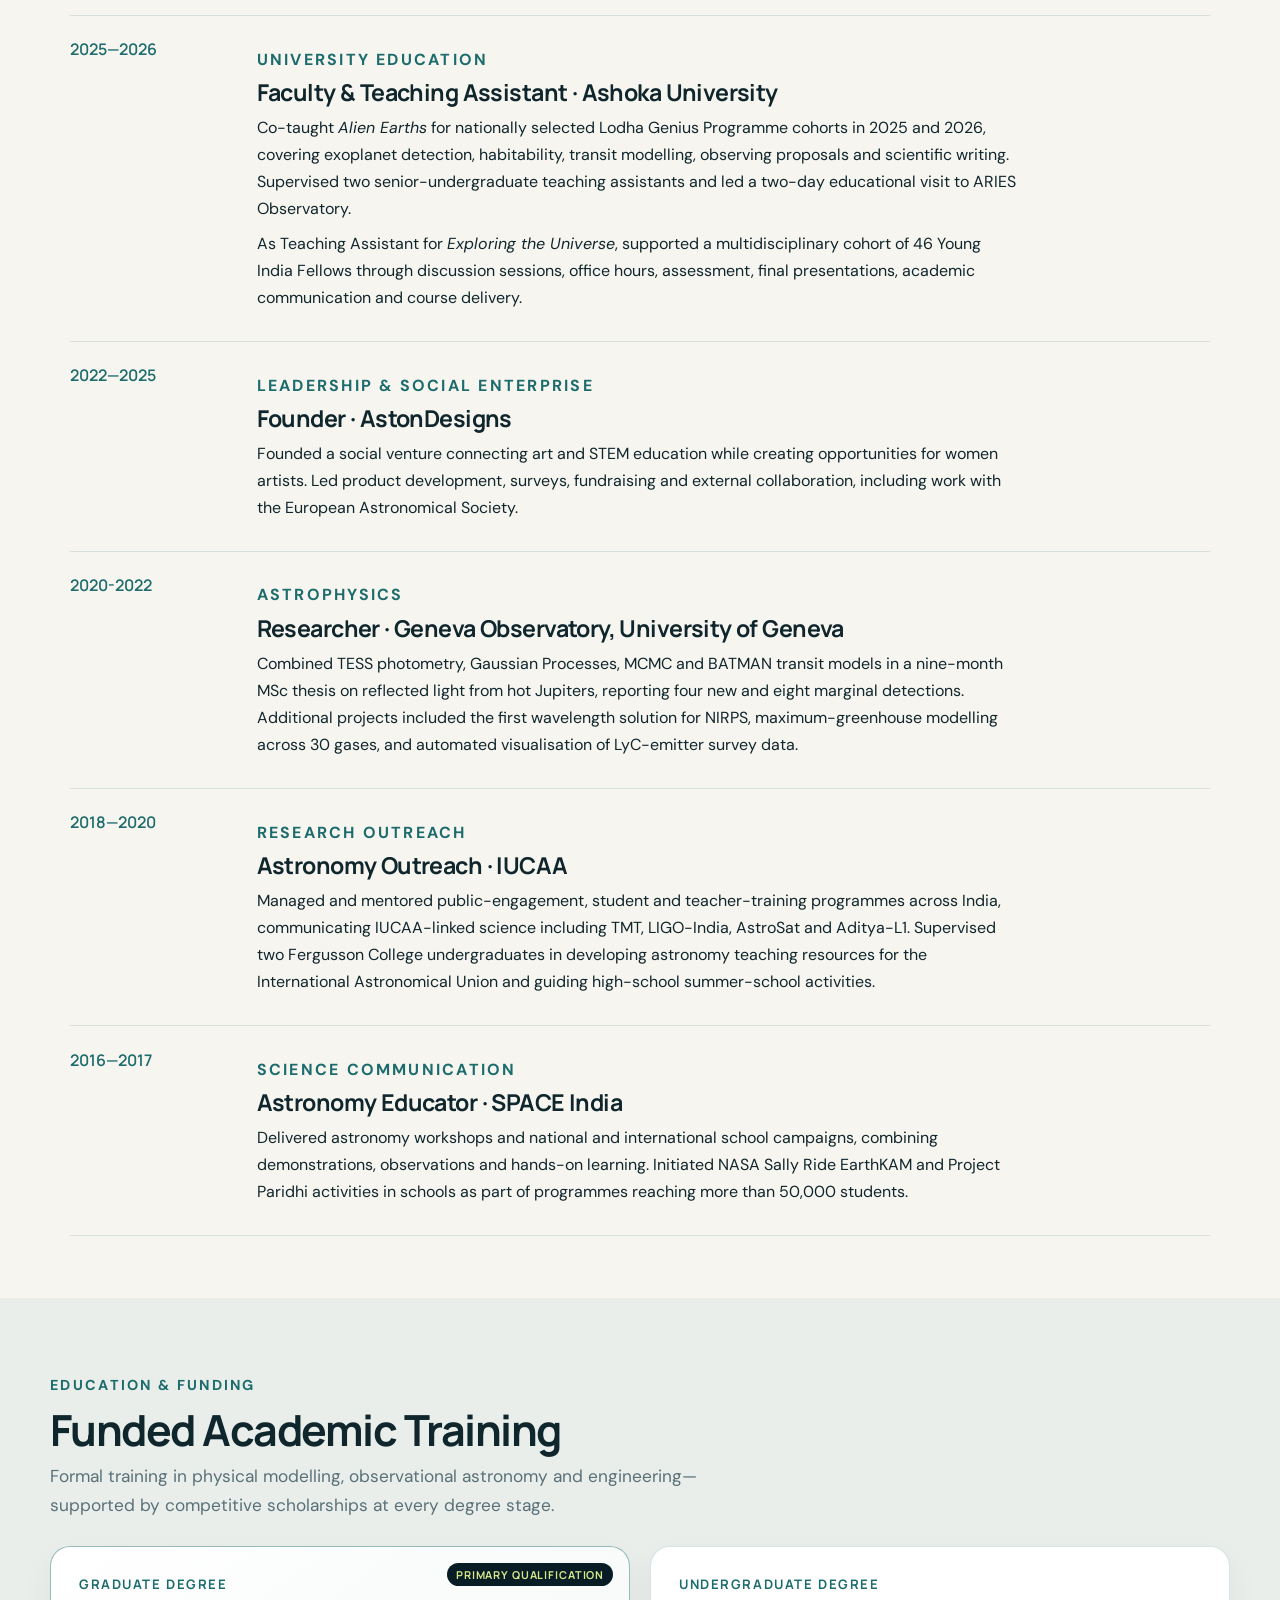
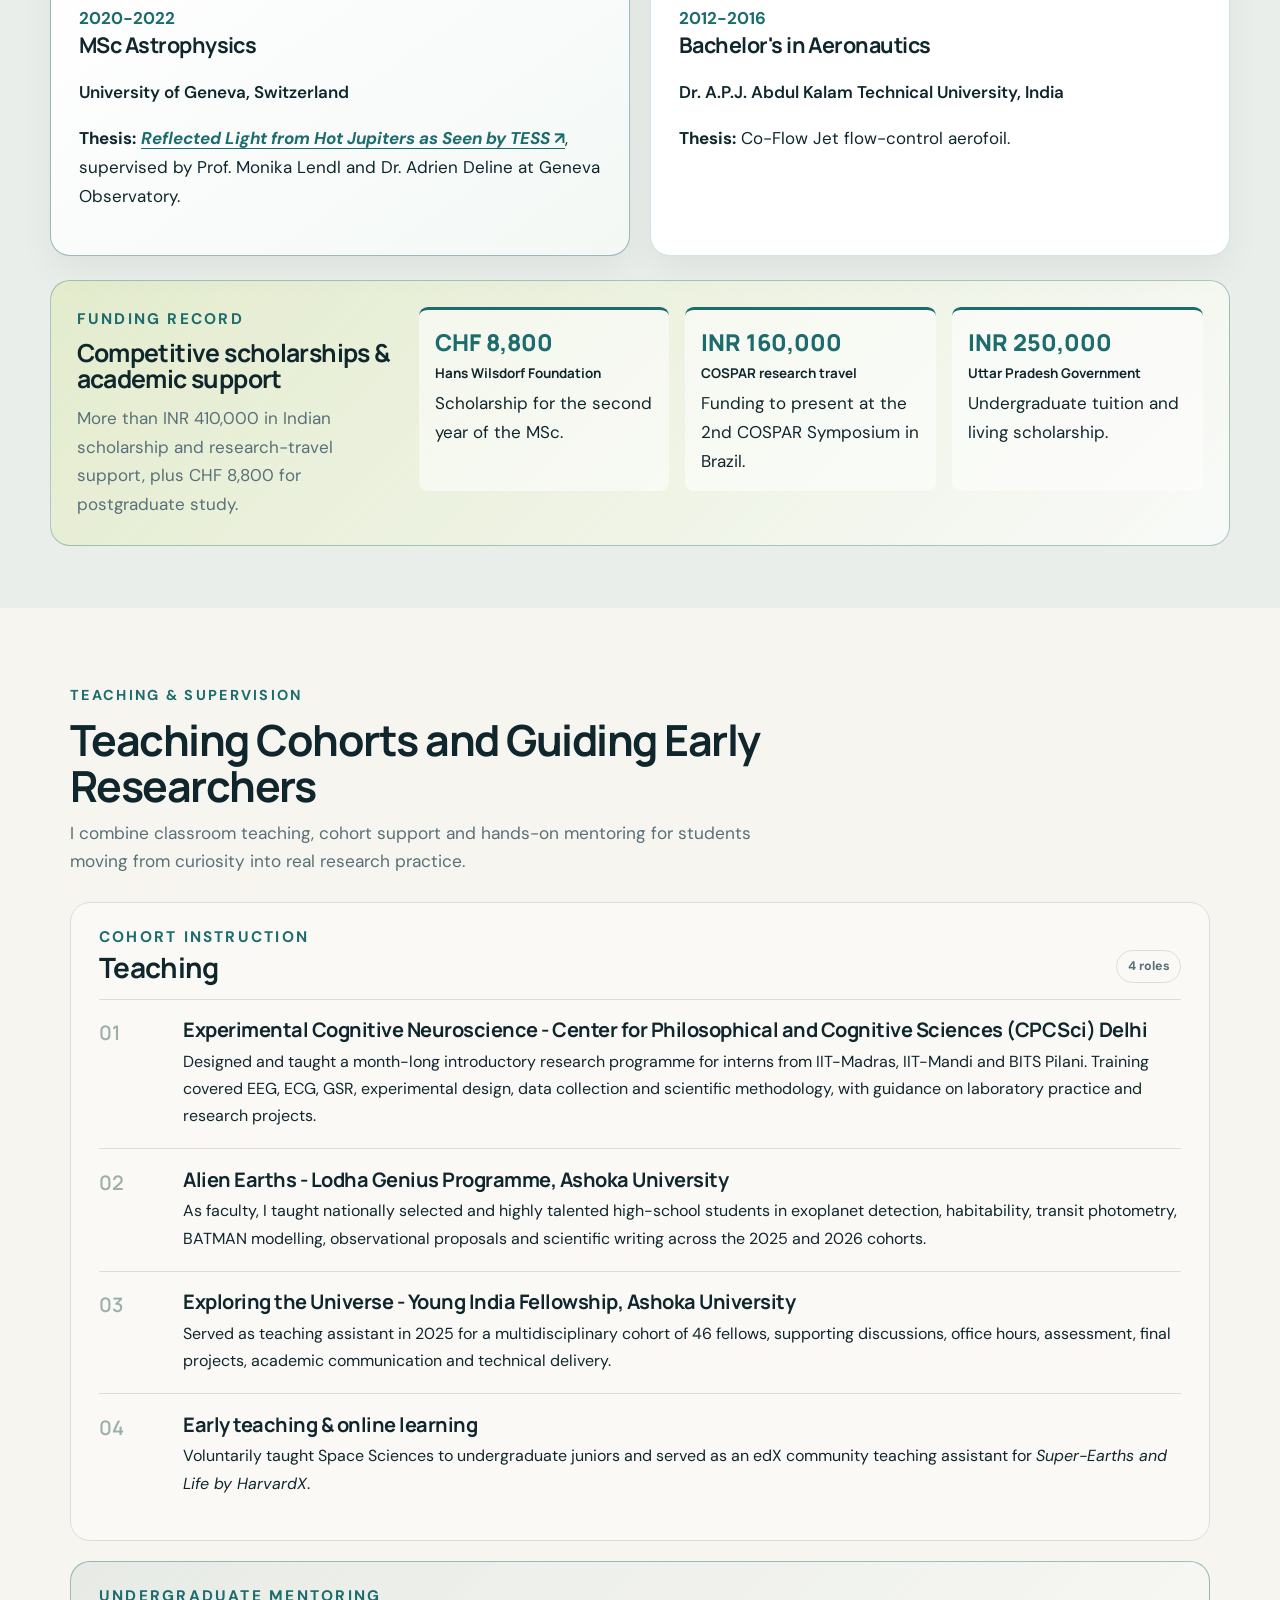
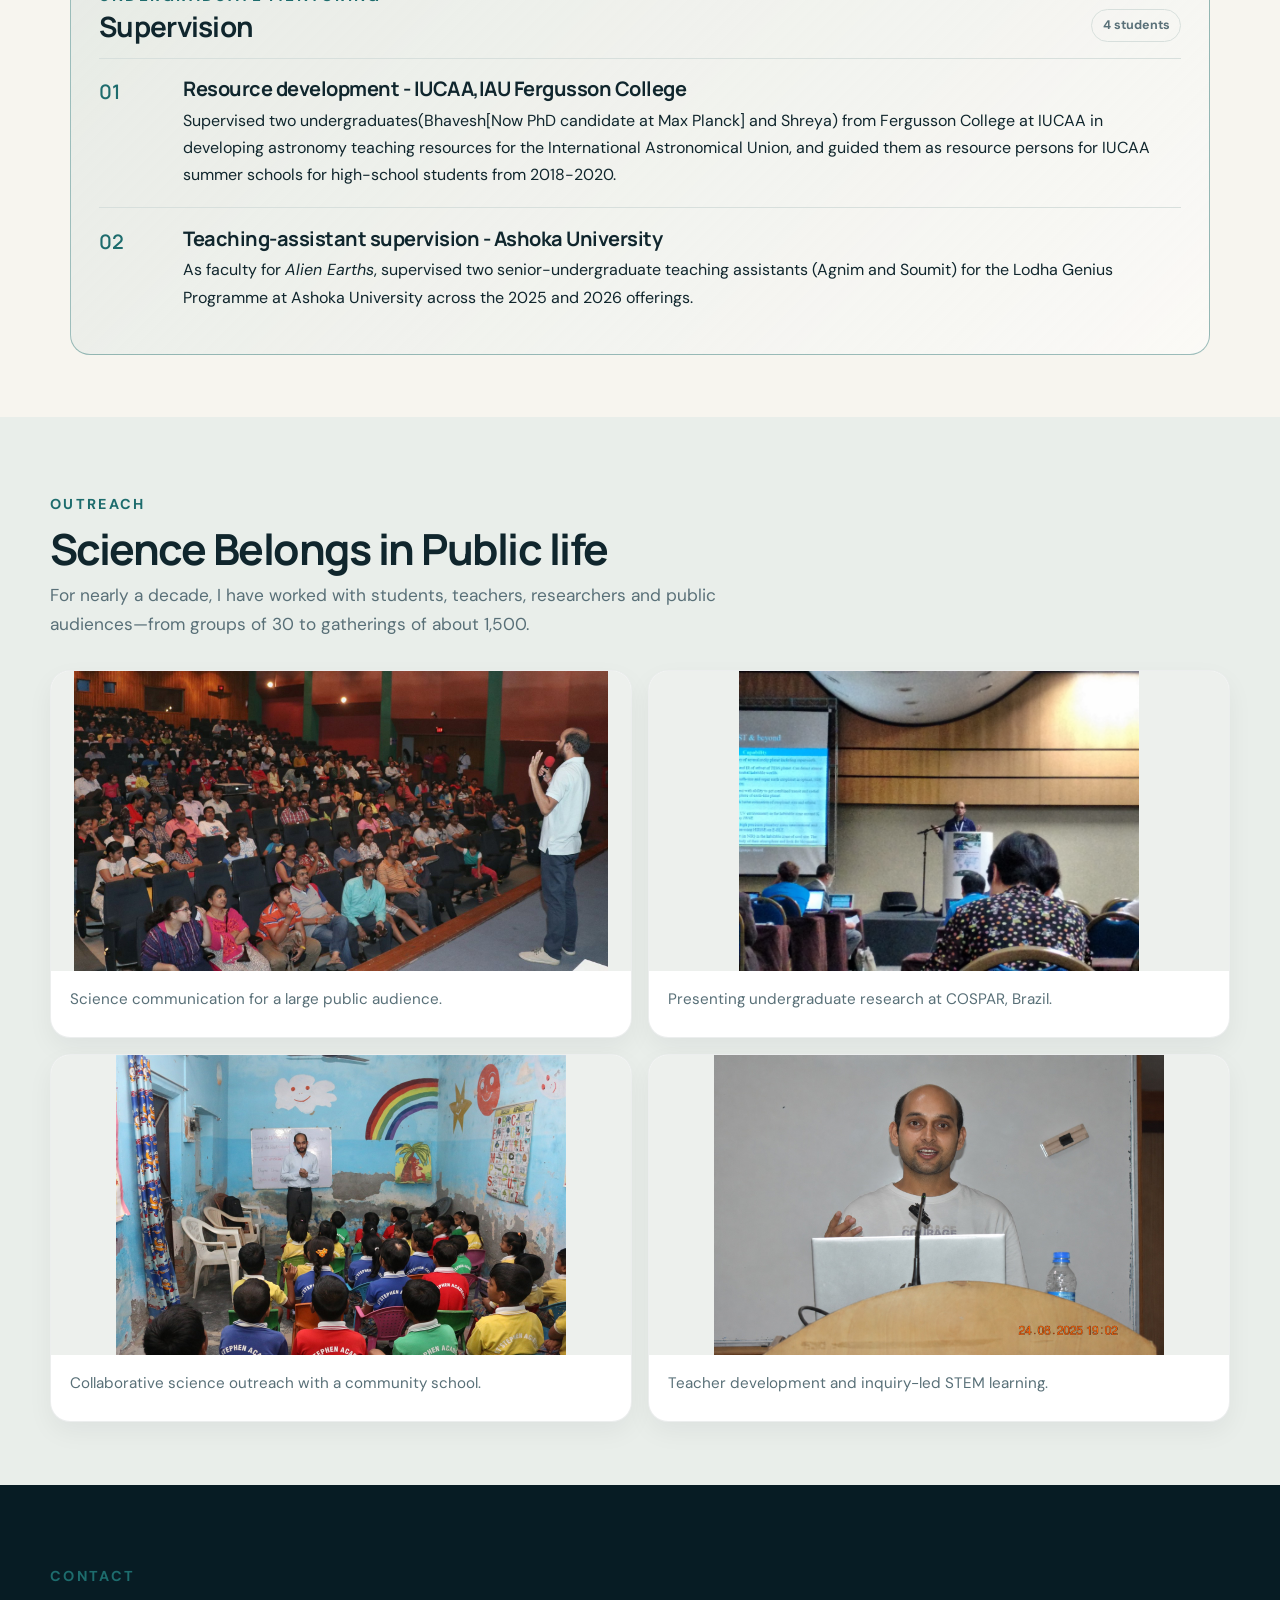
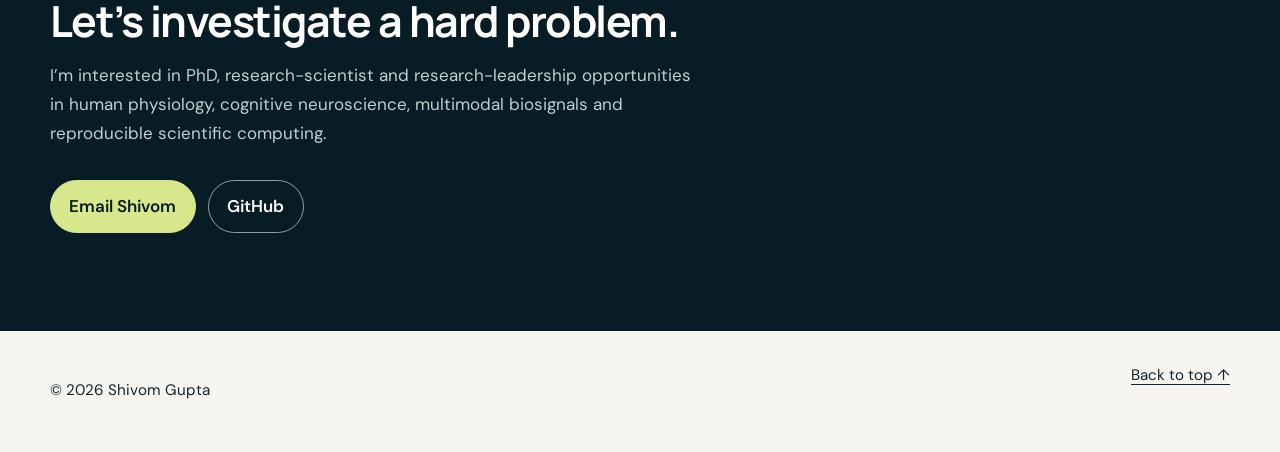
==== commit cb1539be: "Update index.html" ====
--- a/index.html
+++ b/index.html
@@ -282,8 +282,8 @@
 <h3>Manuscripts</h3>
 <ol class="publication-list">
 <li>
-<strong>Gupta, S.</strong> & Beuria, J. (In Prep.). “Age-Related Alterations in EEG Microstate Dynamics During Audio-Visual Selective Attention and Attention Switching.” Target: <em>Frontiers in Human Neuroscience</em>.</li>
-<li>Sharma, M., Srivastava, P. C., <strong>Gupta, S.</strong>, Kumar, P. & Beuria, J. (In Prep.). “Autonomic Dynamics of Sustained Attention and Self-Caught Mind Wandering During Meditation.”</li>
+<strong>Gupta, S.</strong> & Beuria, J. (In Review). “Age-Related Alterations in EEG Microstate Dynamics During Audio-Visual Selective Attention and Attention Switching.” Journal: <em>Brain Topography</em>.</li>
+<li>Sharma, M., Srivastava, P. C., <strong>Gupta, S.</strong>, Kumar, P. & Beuria, J. (Submitted.). “Time Heart Rate Variability Dynamics During Mantra Meditation and Silent Breath Focus in Novice Practitioners.”Journal: <em>Journal of Cognitive Enhancement</em>.</li>
 </ol>
 <h3>Conference Proceedings & Presentations</h3>
 <ol class="publication-list">
